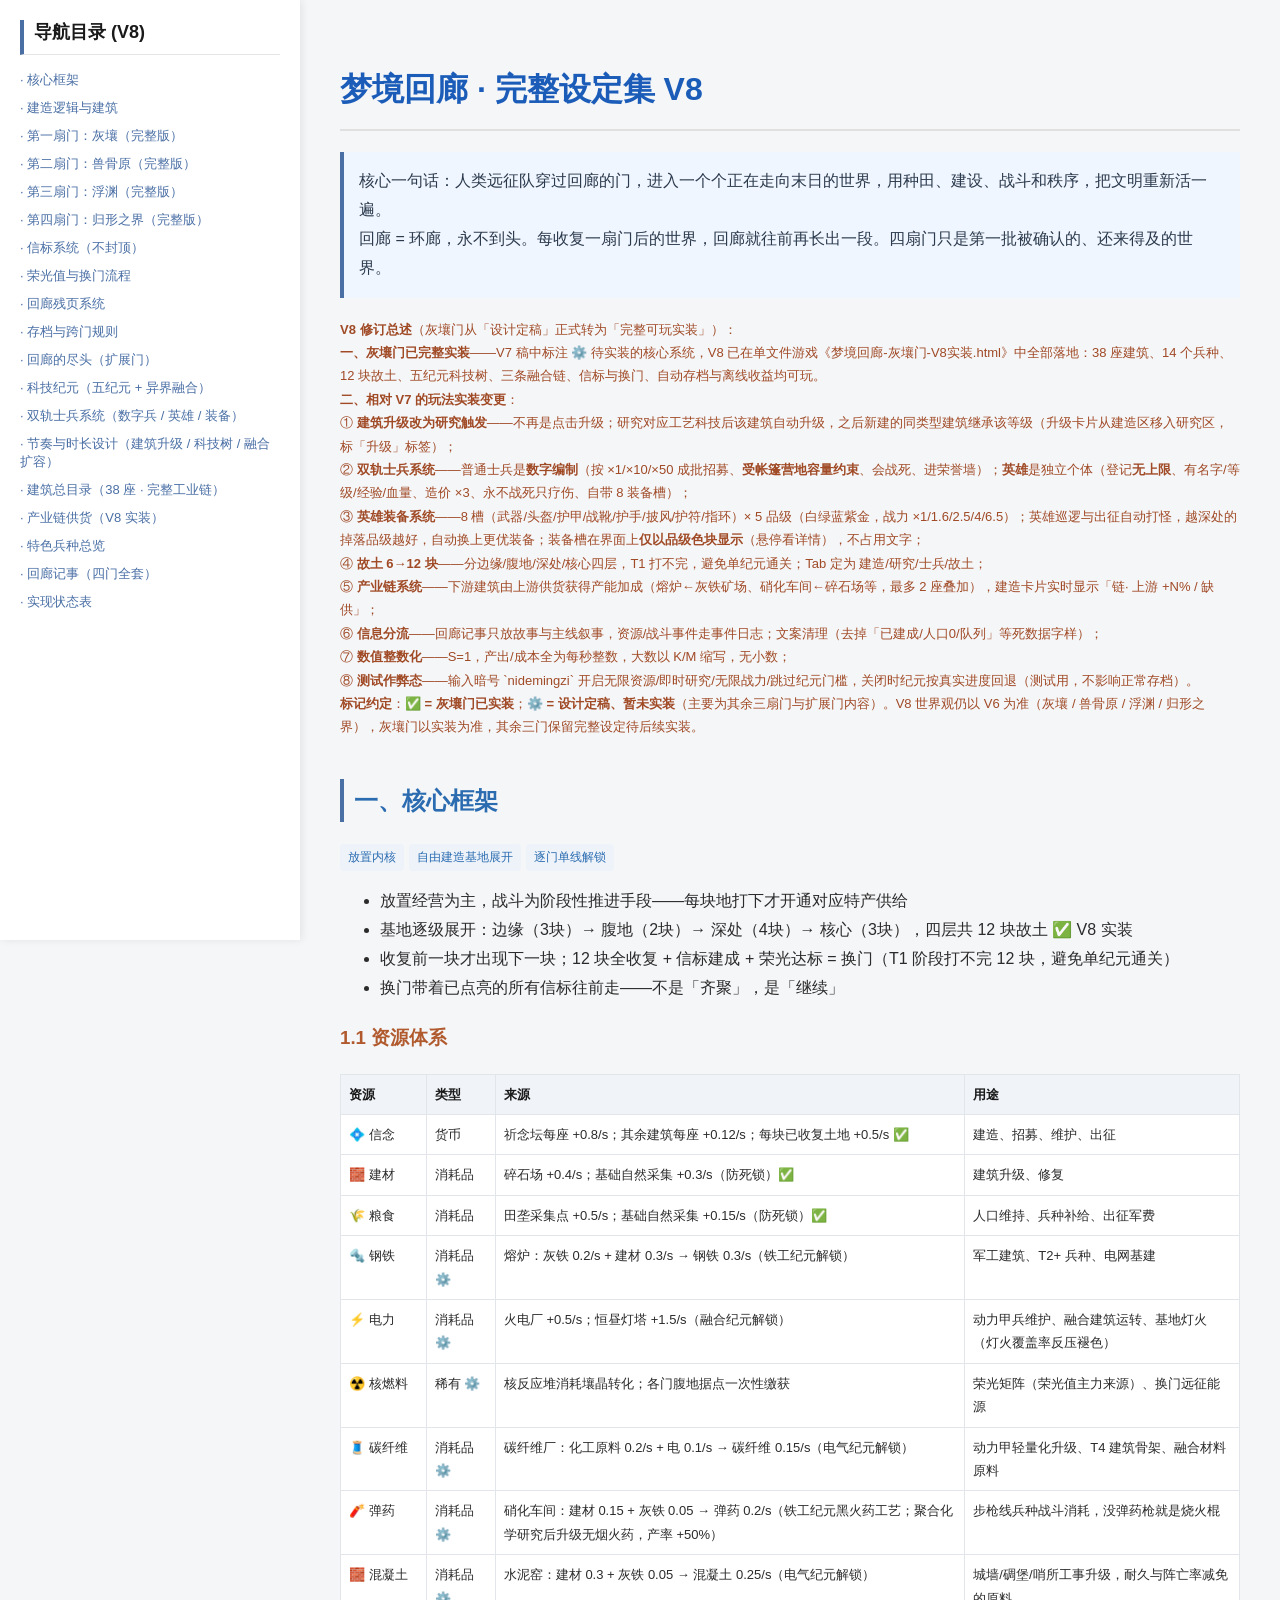
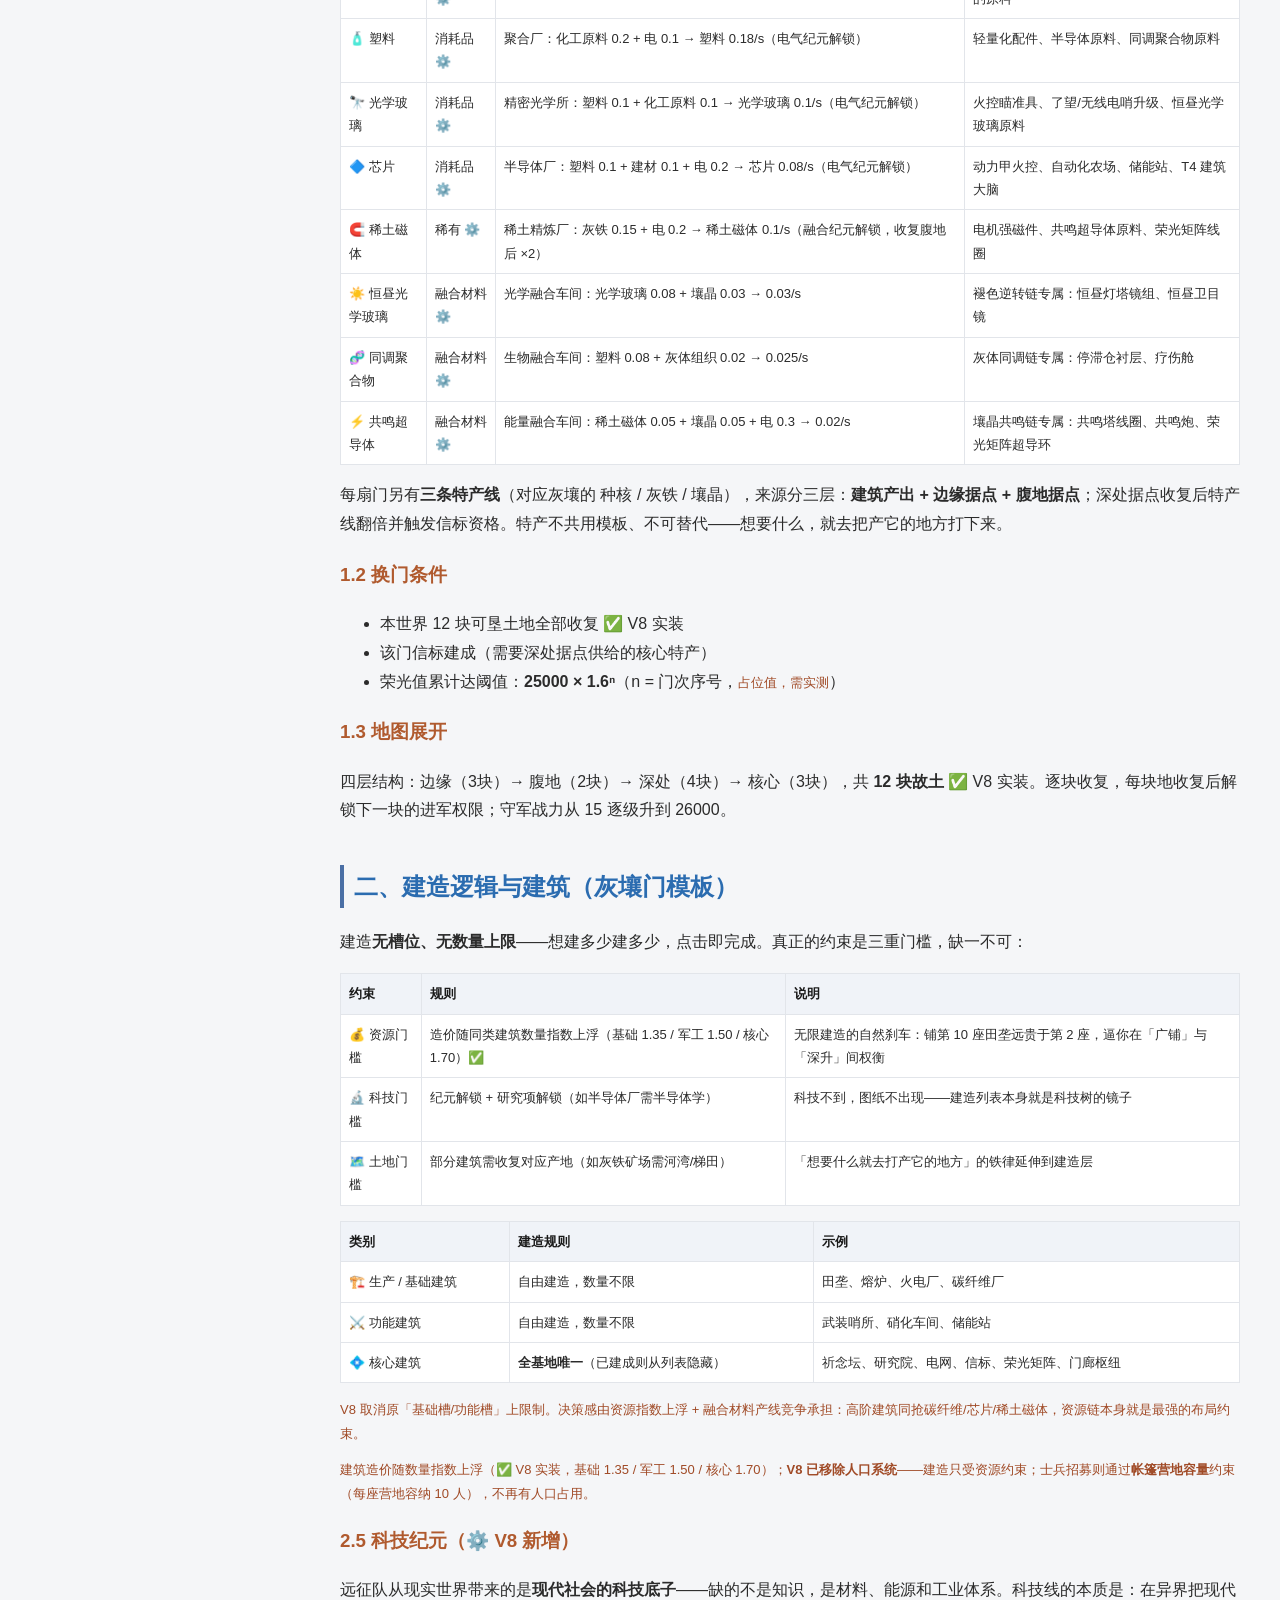
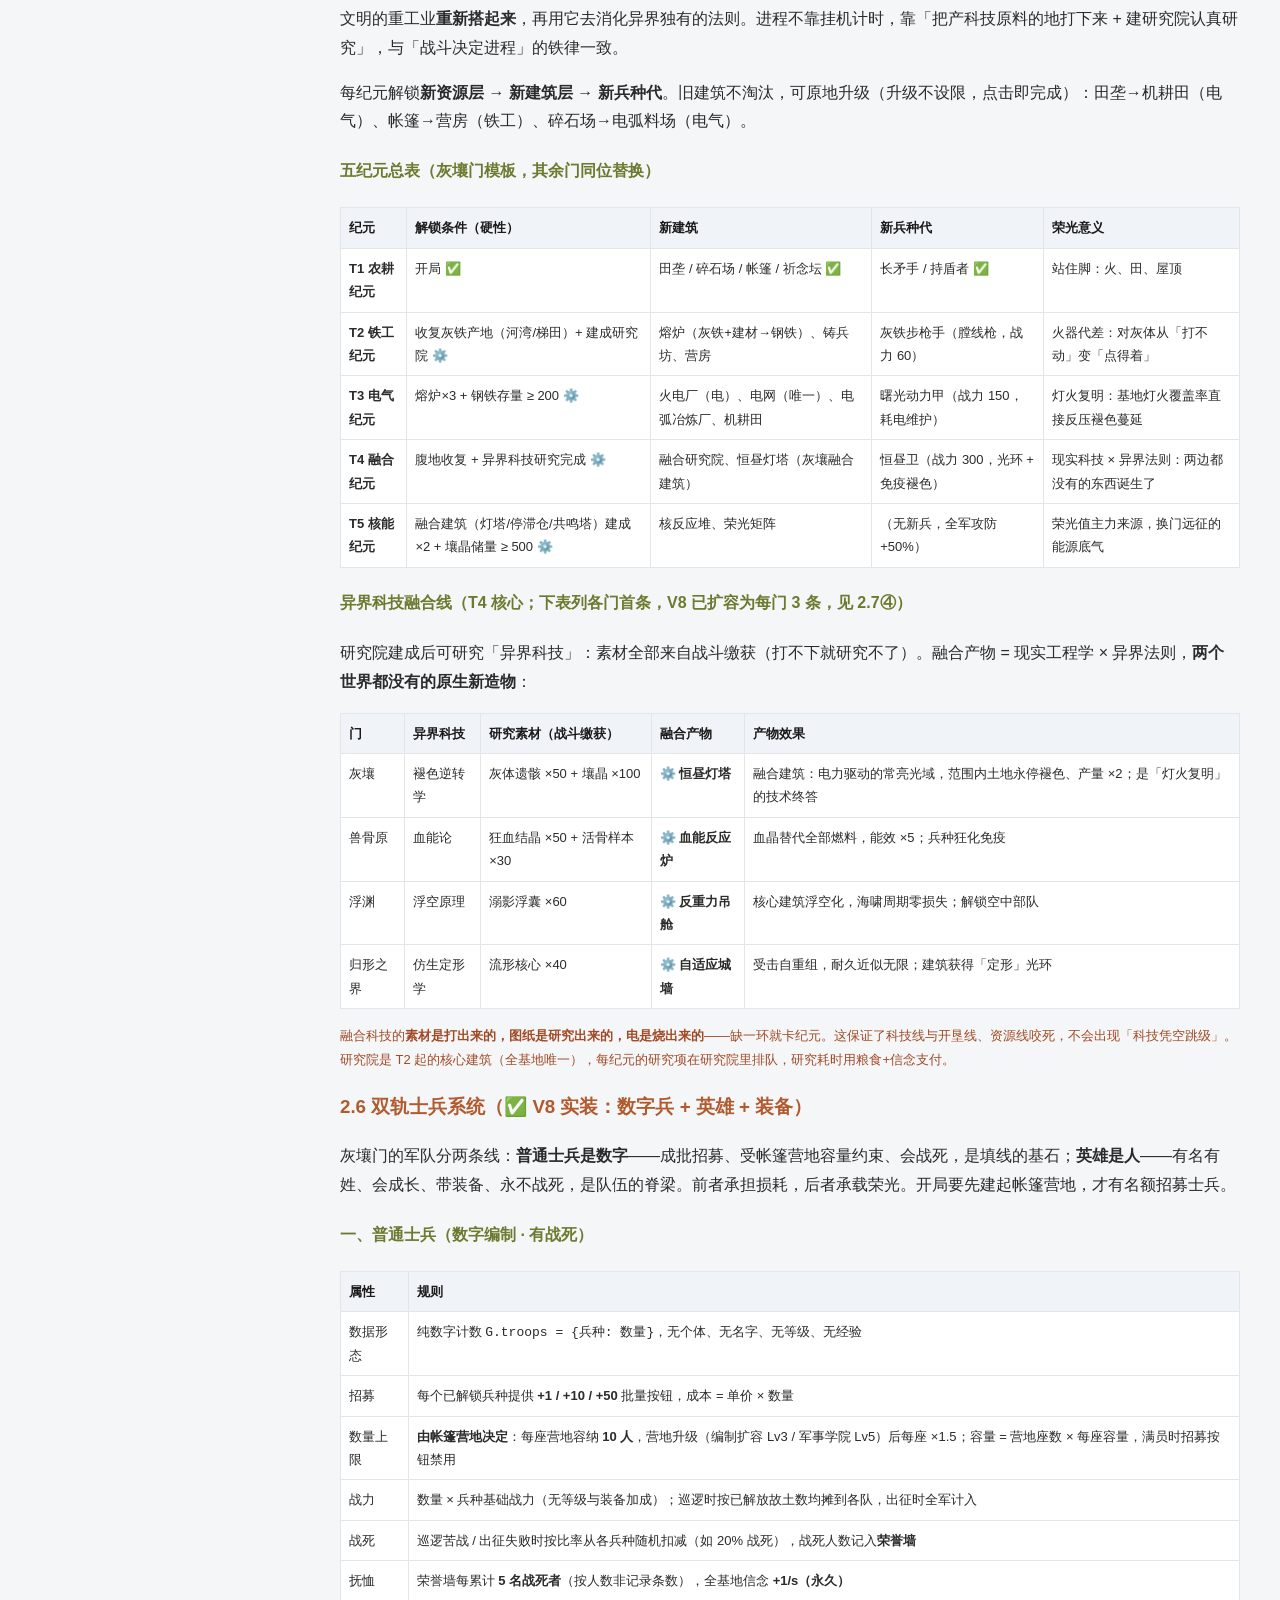
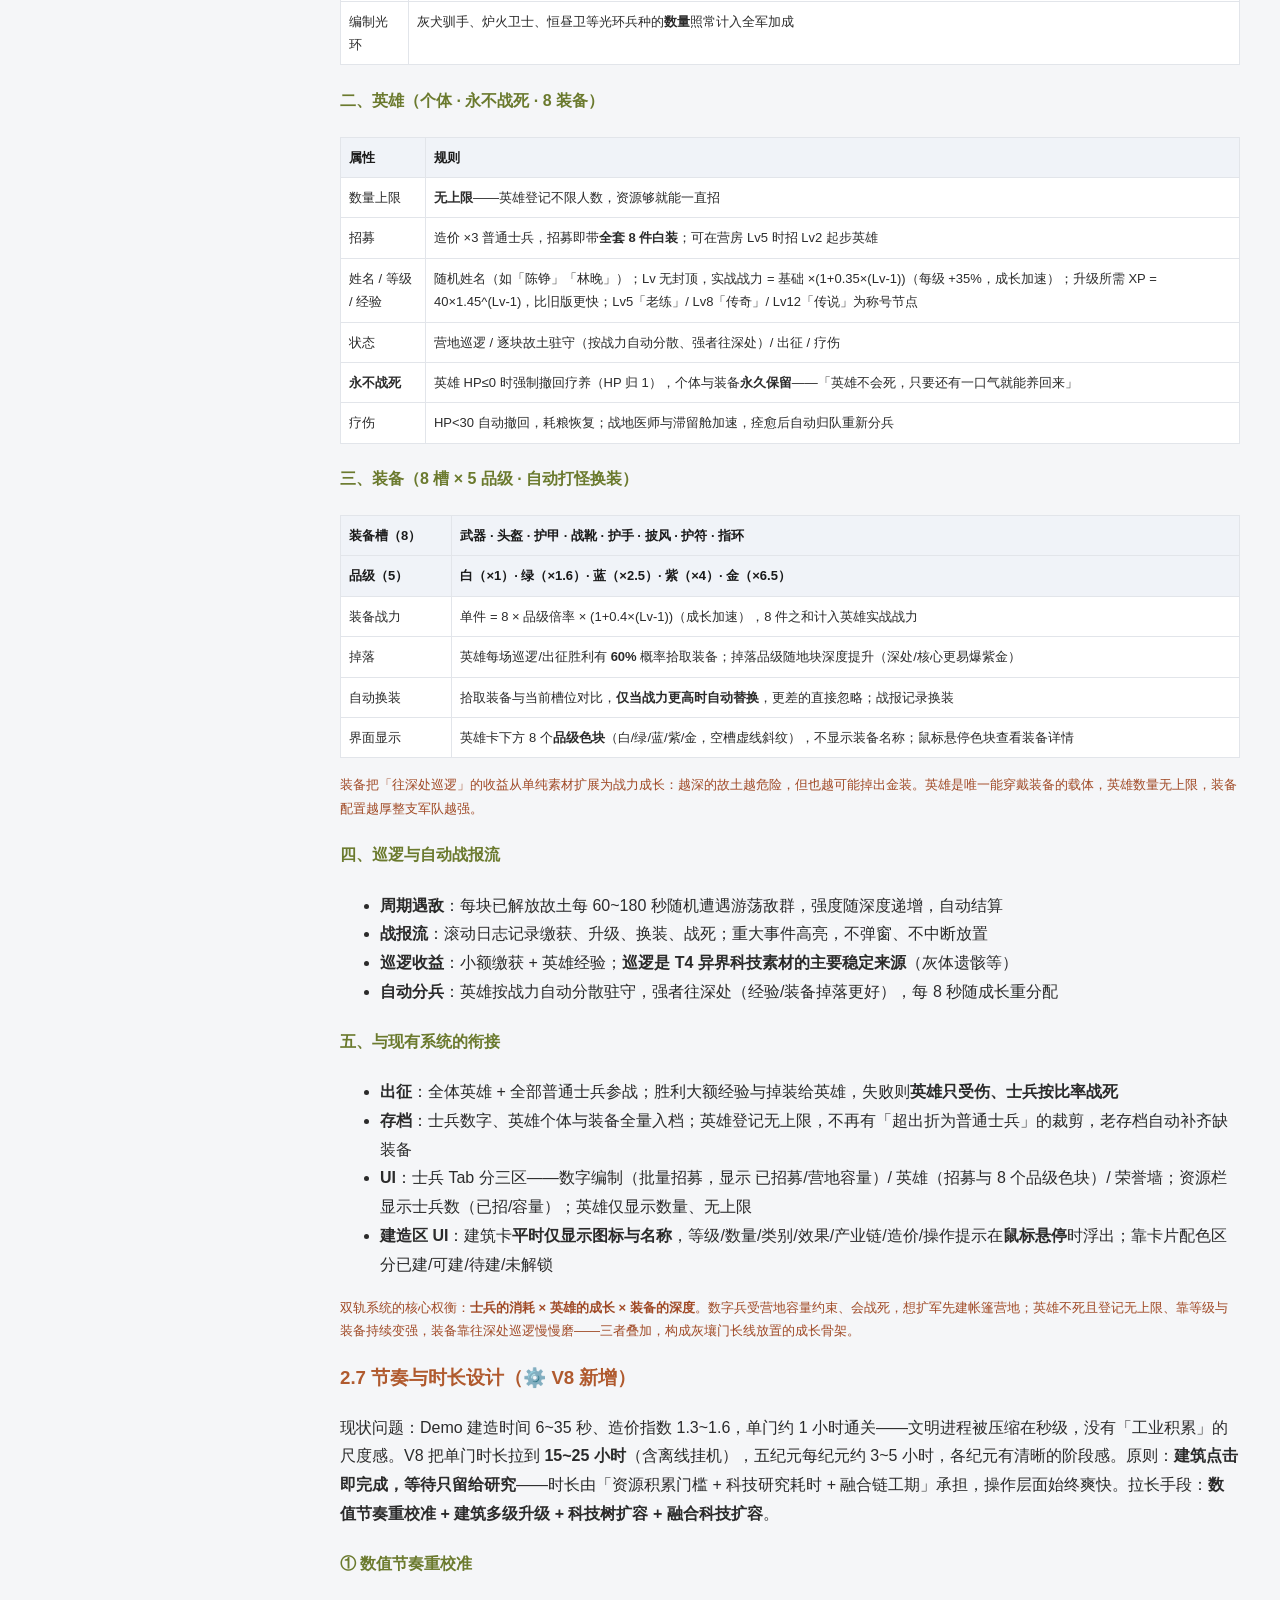
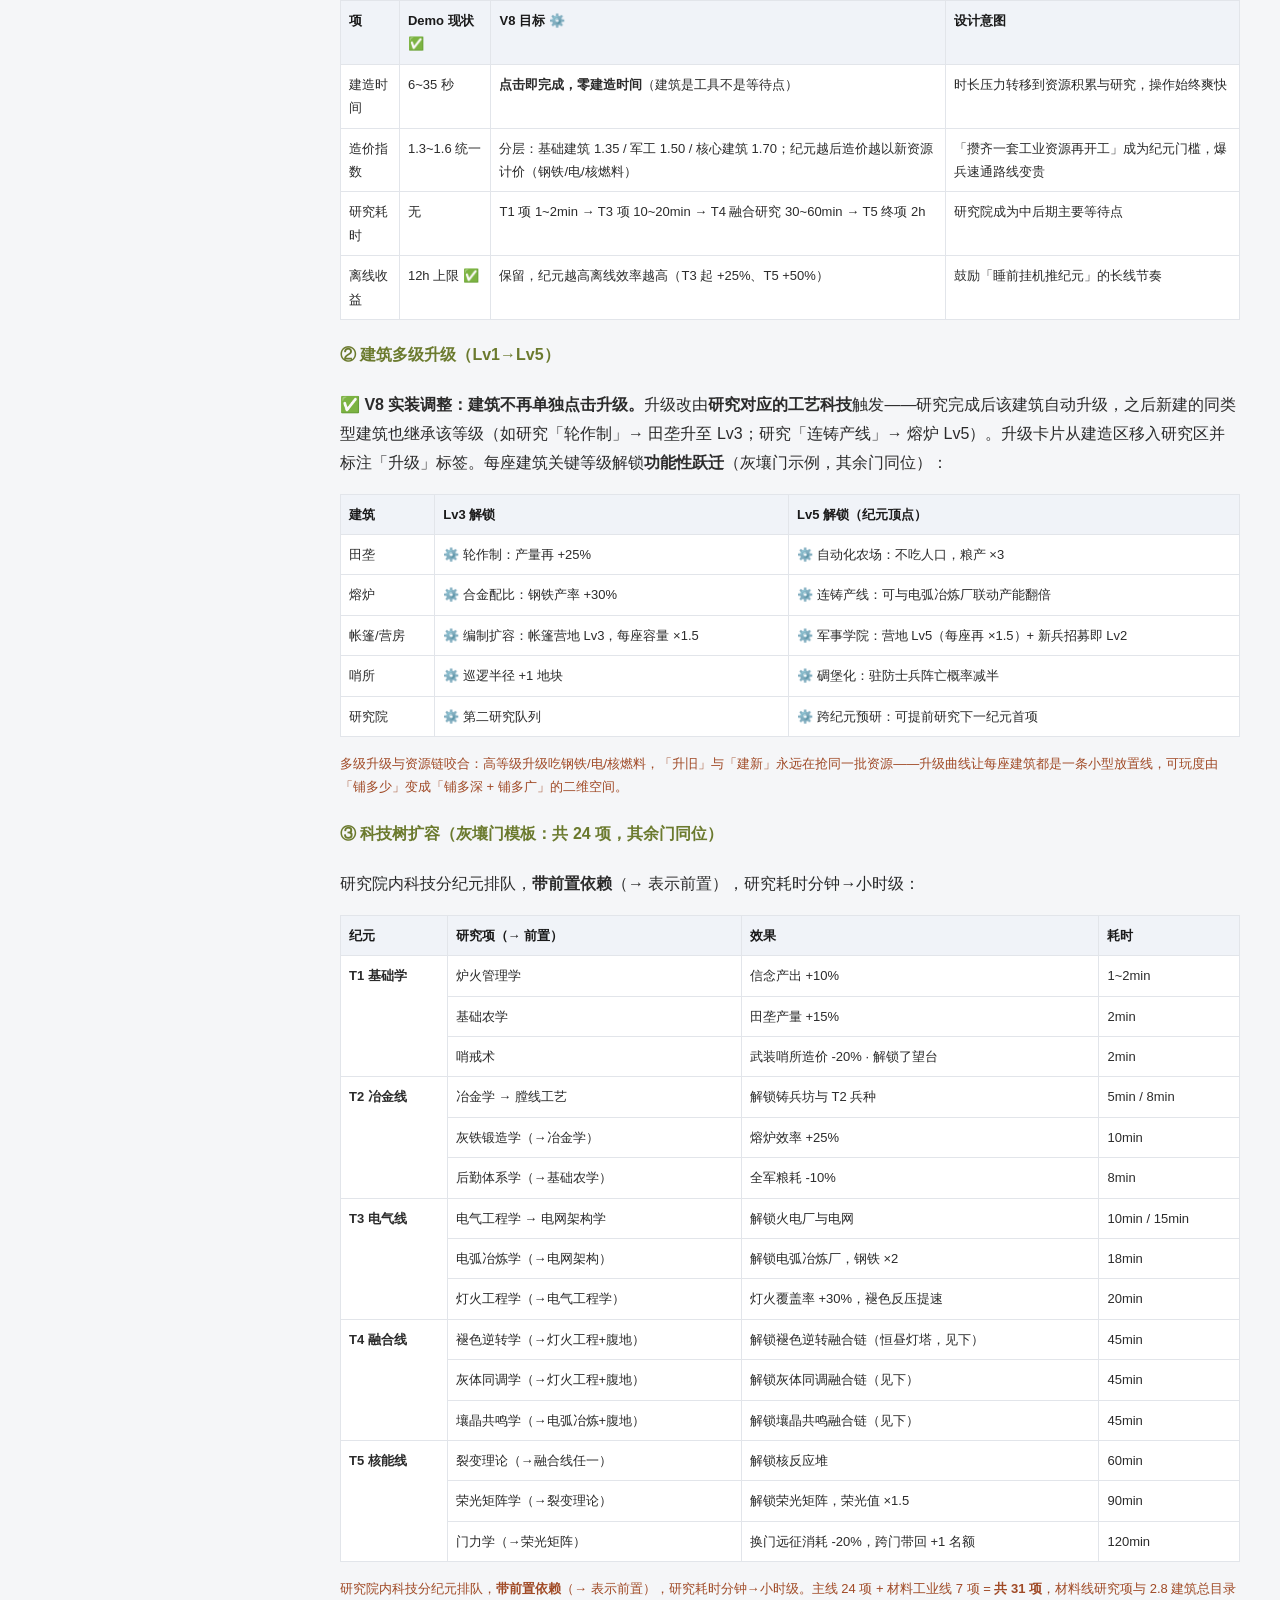
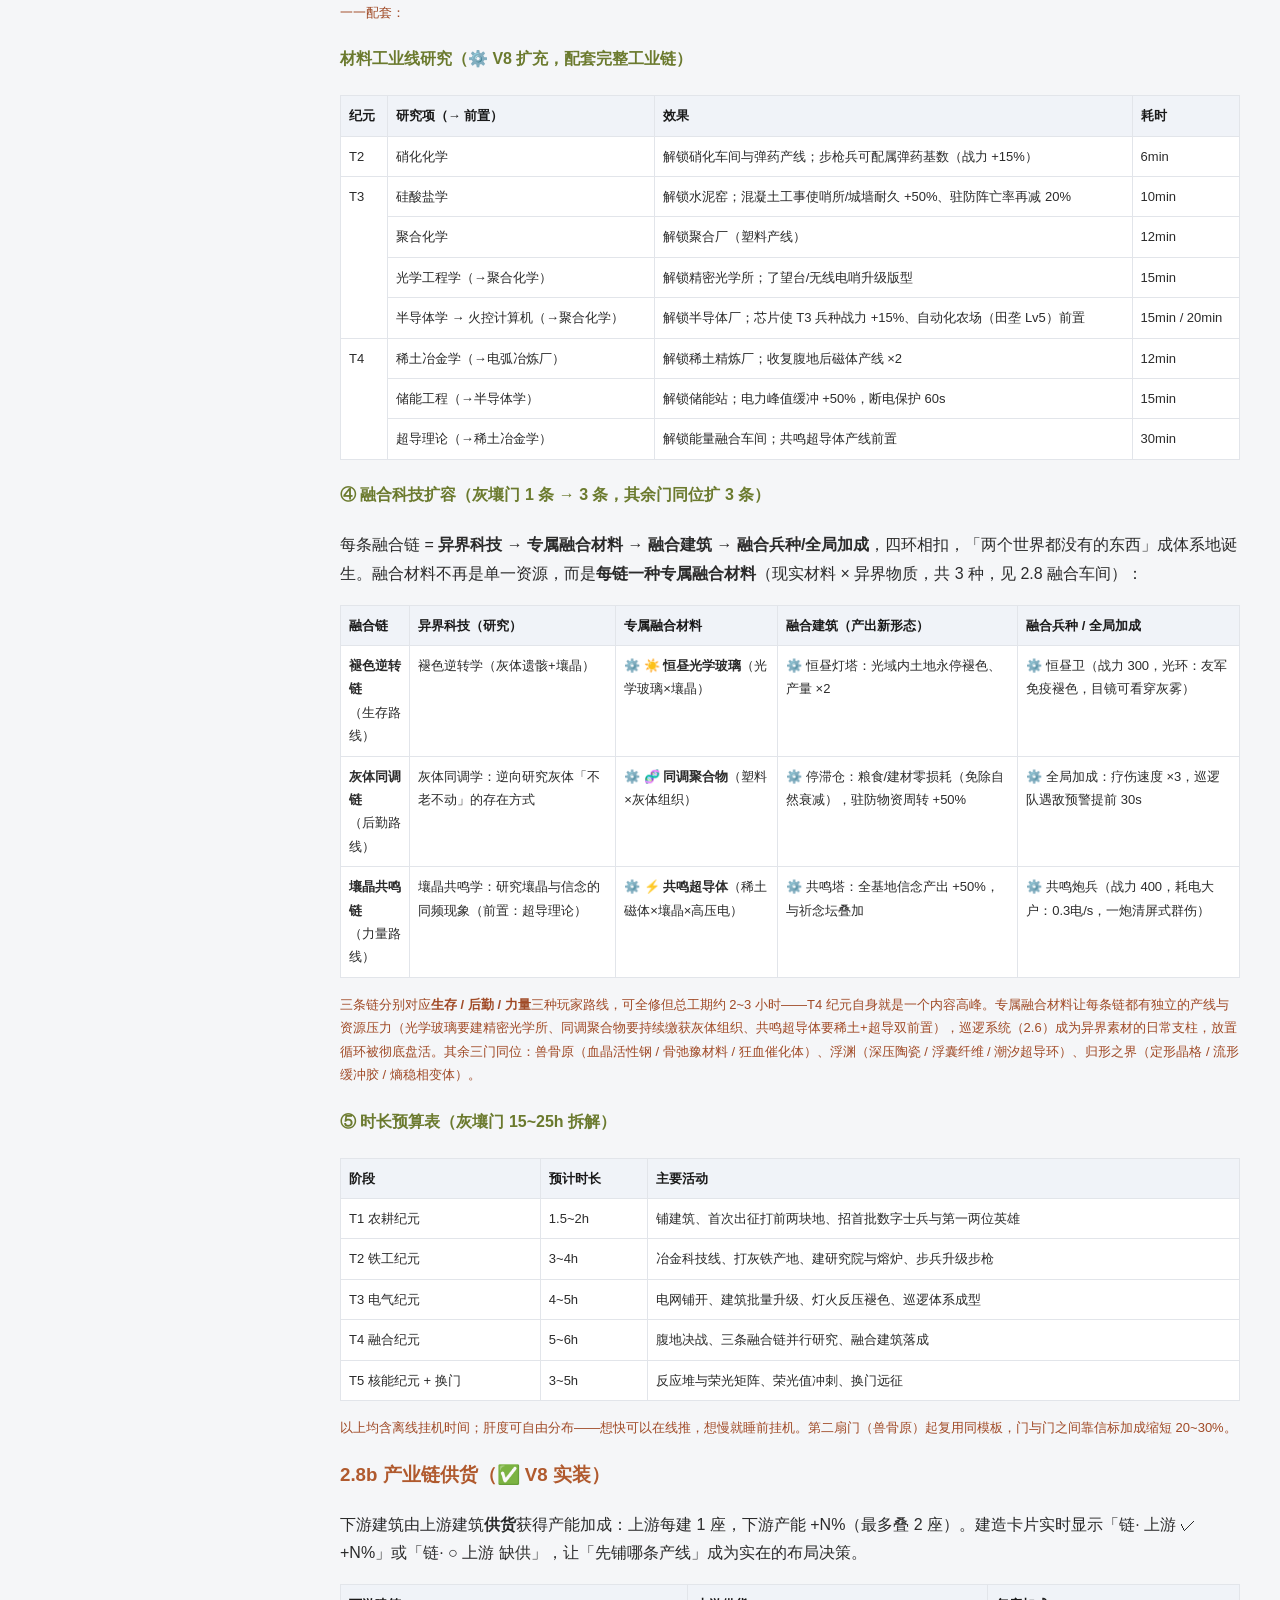
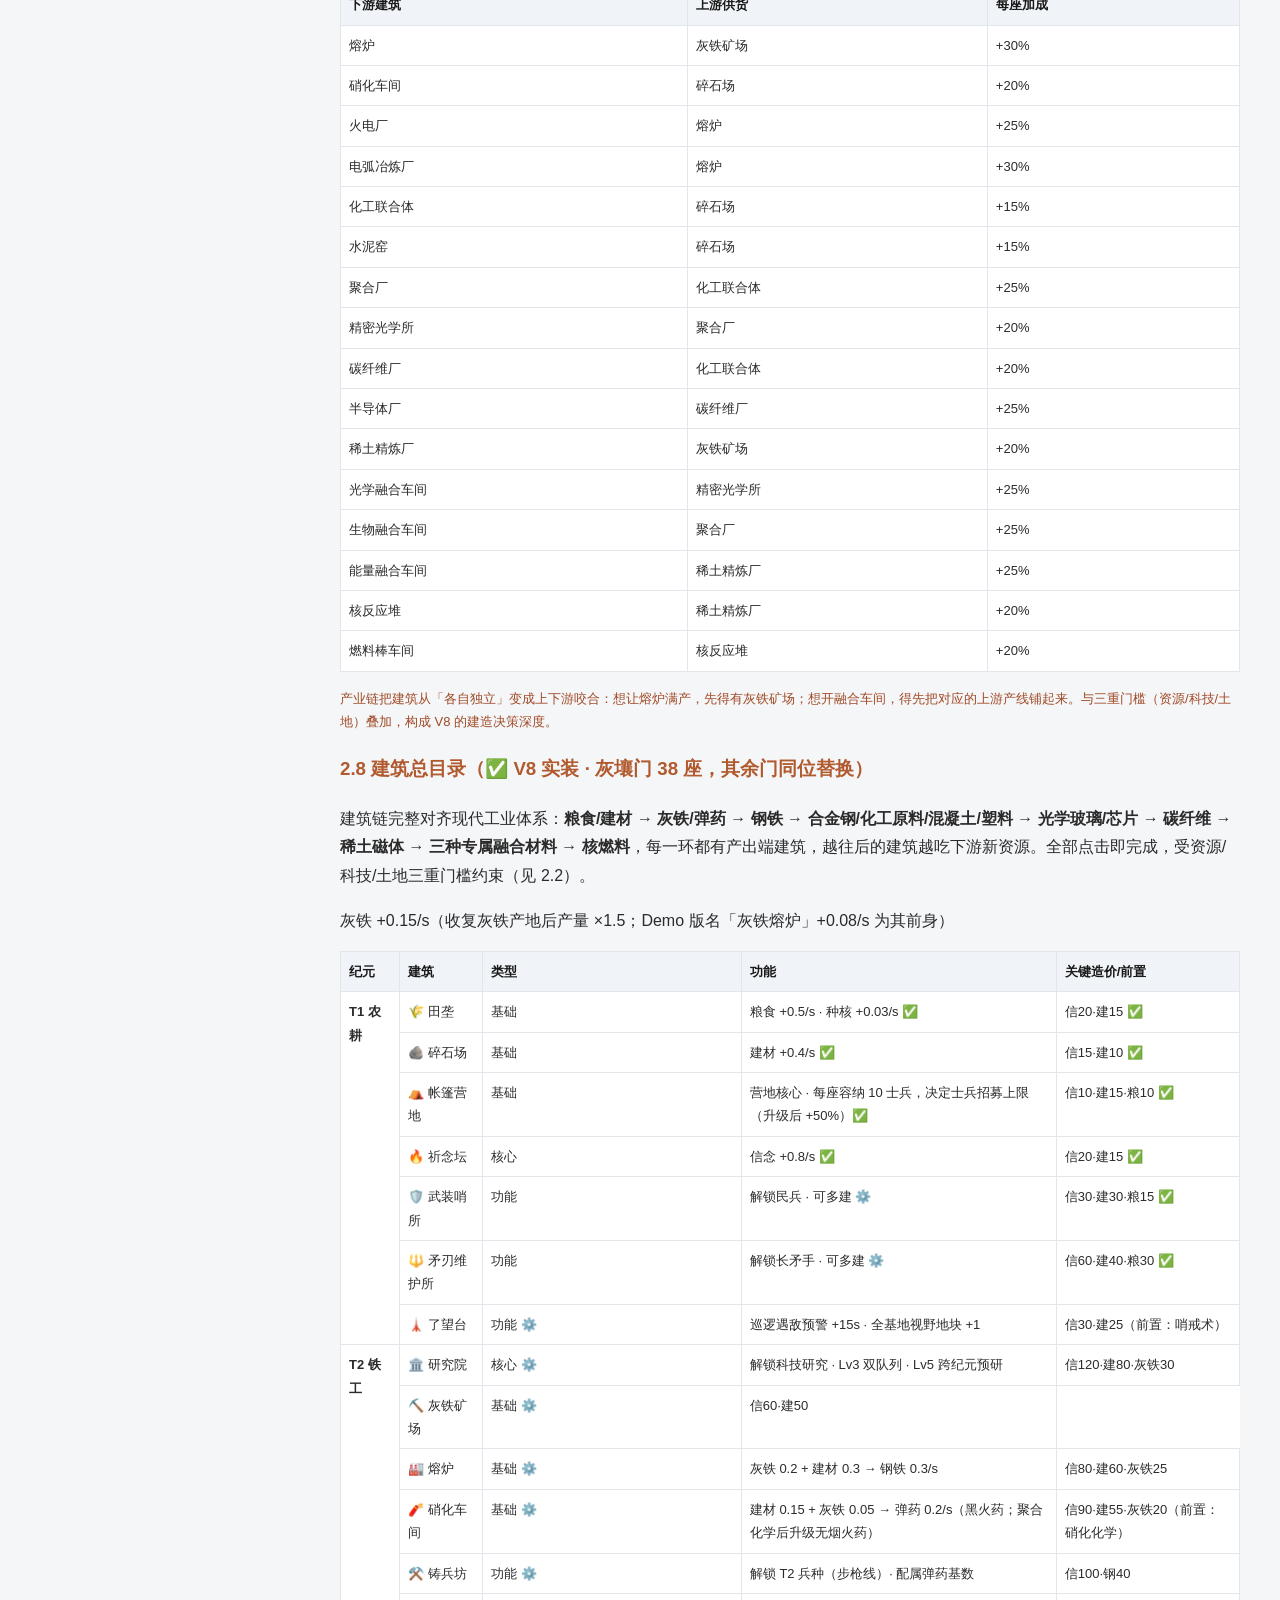
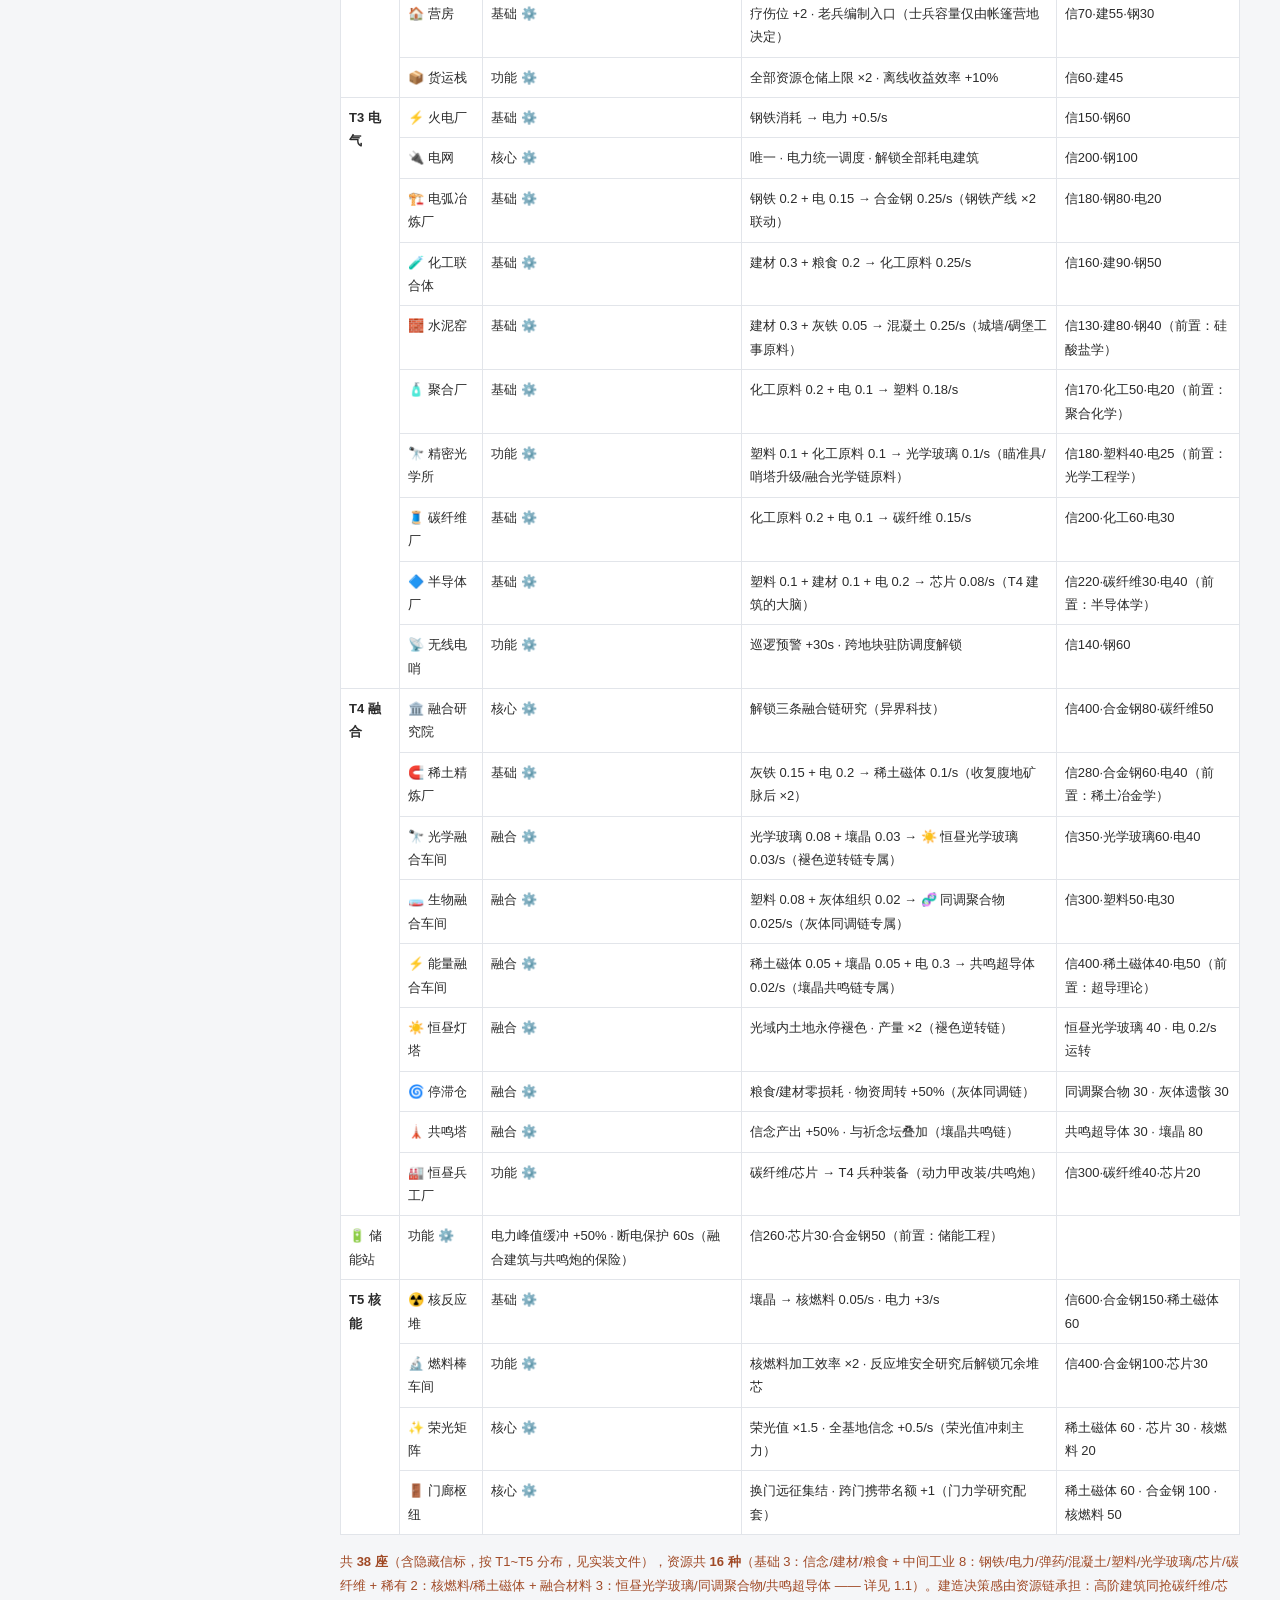
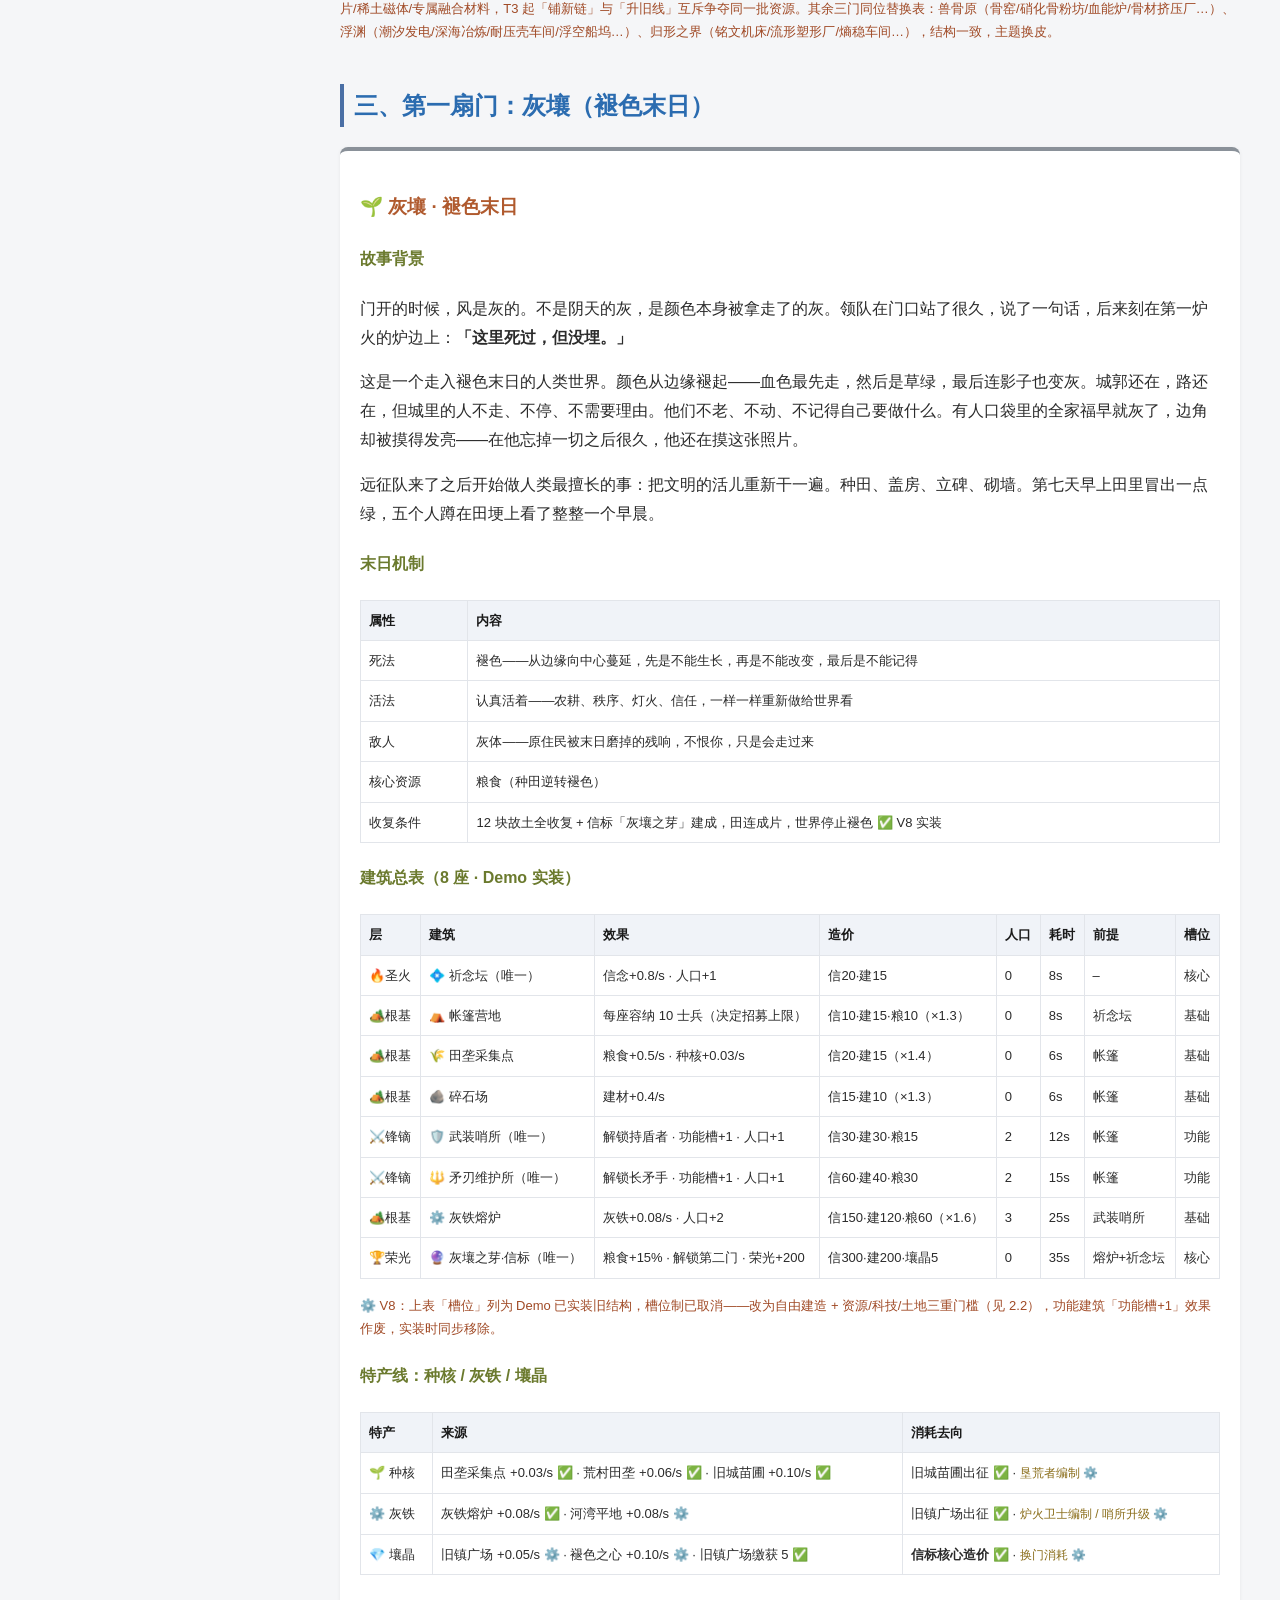
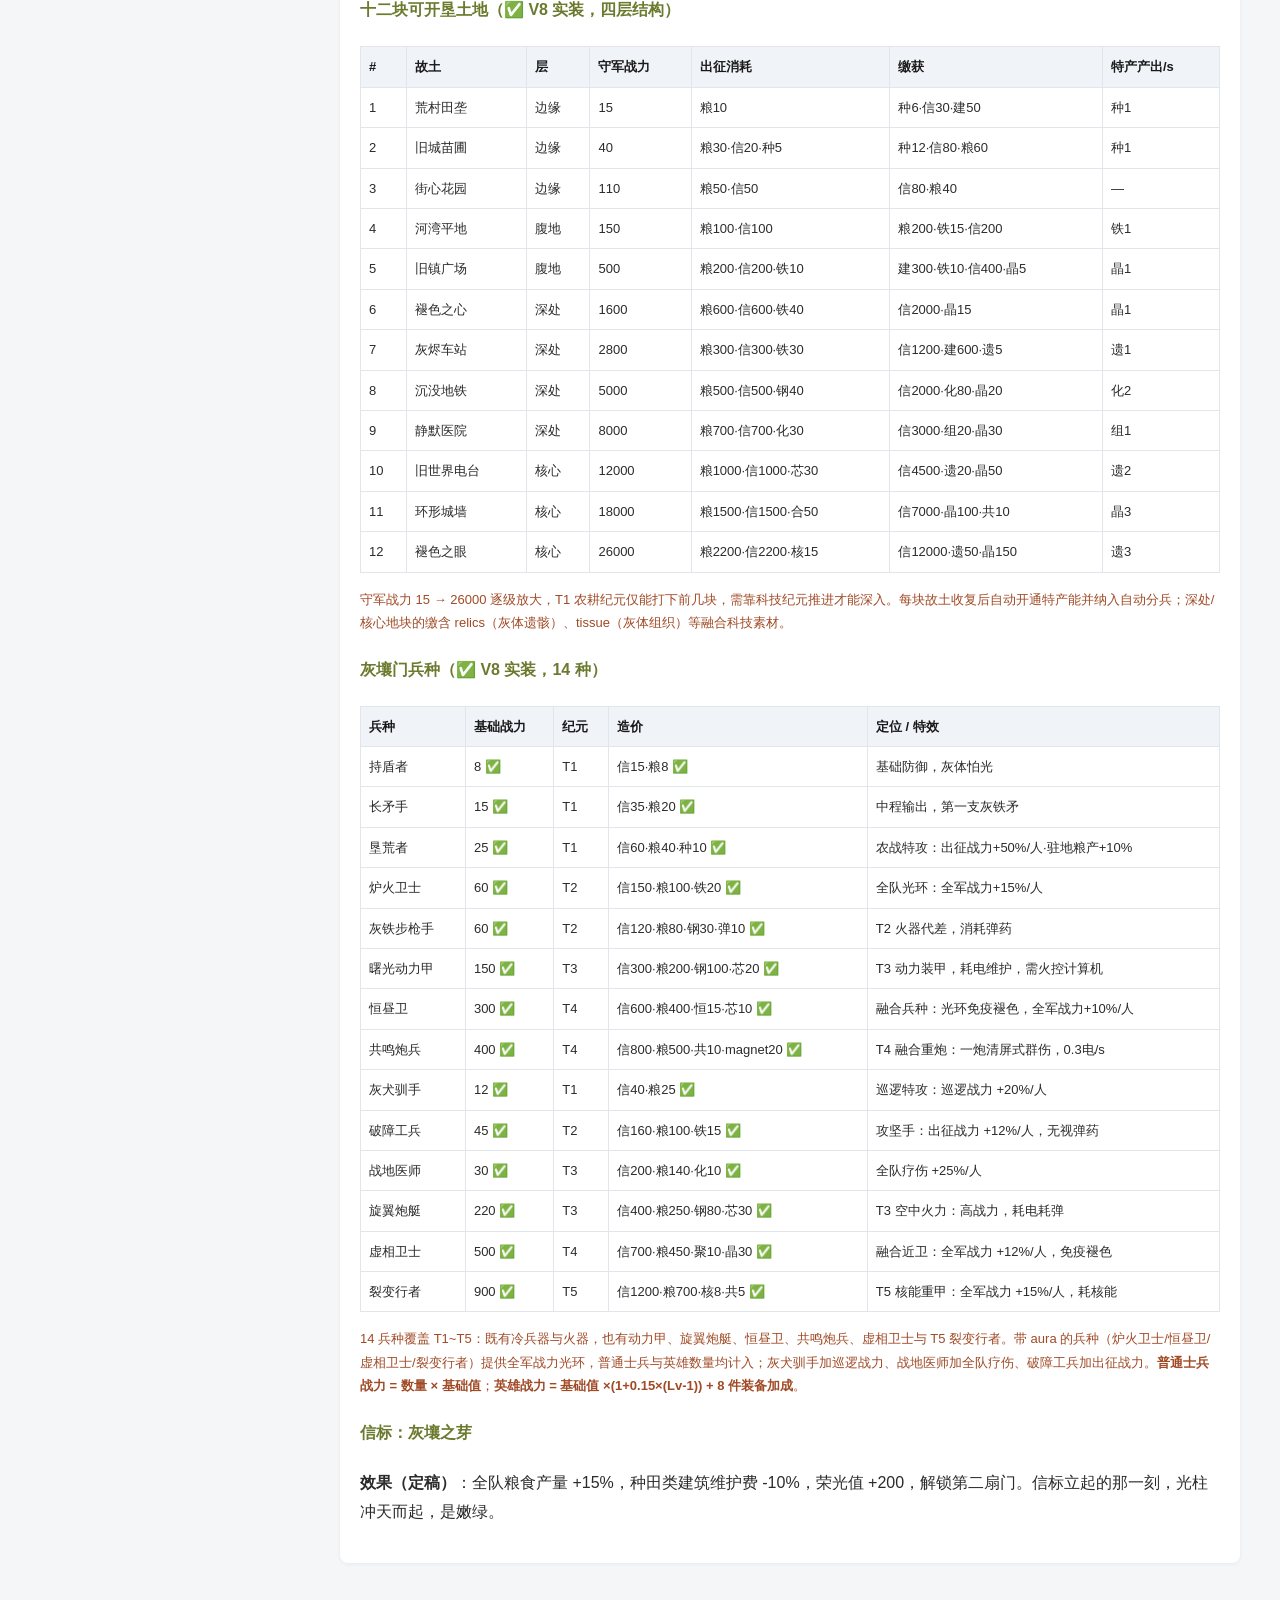
==== 梦境回廊-完整设定集-v8.html @ 94dd0667 "feat(ui): 建筑卡详情改为悬停显示；士兵招募由帐篷营地容量决定" ====
<!DOCTYPE html>
<html lang="zh-CN">
<head>
<meta charset="UTF-8">
<title>梦境回廊-完整设定集-V8</title>
<style>
  body { margin: 0; font-family: "Microsoft YaHei", sans-serif; background: #f5f6f8; color: #2b2b2b; display: flex; }
  #sidebar { width: 260px; background: #ffffff; padding: 20px; height: 100vh; position: fixed; overflow-y: auto; box-shadow: 2px 0 8px rgba(0,0,0,0.08); }
  #sidebar h2 { color: #1a1a1a; font-size: 18px; margin-top: 0; border-bottom: 1px solid #e5e5e5; padding-bottom: 10px; }
  #sidebar ul { list-style: none; padding: 0; }
  #sidebar li { margin: 10px 0; }
  #sidebar a { color: #4a6fa5; text-decoration: none; font-size: 13px; display: block; transition: color 0.2s; }
  #sidebar a:hover { color: #1a5cb8; text-decoration: underline; }
  #content { margin-left: 300px; padding: 40px; max-width: 960px; line-height: 1.8; }
  h1 { color: #1a5cb8; border-bottom: 2px solid #e0e0e0; padding-bottom: 10px; }
  h2 { color: #2b6cb0; margin-top: 40px; border-left: 4px solid #4a6fa5; padding-left: 10px; }
  h3 { color: #b05a2e; }
  h4 { color: #6b7a2e; }
  .tag { display: inline-block; background: #eef3fa; color: #2b6cb0; padding: 3px 8px; border-radius: 4px; font-size: 12px; margin-right: 5px; }
  table { width: 100%; border-collapse: collapse; margin: 15px 0; background: #ffffff; }
  th, td { border: 1px solid #e2e5ea; padding: 8px; text-align: left; font-size: 13px; vertical-align: top; }
  th { background: #f0f3f8; color: #1a1a1a; }
  blockquote { background: #f0f6ff; border-left: 4px solid #4a6fa5; margin: 20px 0; padding: 15px; color: #2b3a4d; }
  .note { color: #a04a26; font-size: 13px; }
  .ok { color: #2e7d32; font-size: 12px; }
  .spec { color: #8a6d1a; font-size: 12px; }
  .door-card { background: #ffffff; padding: 20px; border-radius: 8px; margin: 20px 0; border-top: 4px solid #777; box-shadow: 0 1px 4px rgba(0,0,0,0.06); }
  .gray-soil { border-color: #8a9199; }
  .beast-bone { border-color: #b05a94; }
  .floating-abyss { border-color: #2b6cb0; }
  .return-form { border-color: #c9a227; }
</style>
</head>
<body>

<div id="sidebar">
  <h2>导航目录 (V8)</h2>
  <ul>
    <li><a href="#top">· 核心框架</a></li>
    <li><a href="#slots">· 建造逻辑与建筑</a></li>
    <li><a href="#door1">· 第一扇门：灰壤（完整版）</a></li>
    <li><a href="#door2">· 第二扇门：兽骨原（完整版）</a></li>
    <li><a href="#door3">· 第三扇门：浮渊（完整版）</a></li>
    <li><a href="#door4">· 第四扇门：归形之界（完整版）</a></li>
    <li><a href="#beacon">· 信标系统（不封顶）</a></li>
    <li><a href="#glory">· 荣光值与换门流程</a></li>
    <li><a href="#scroll">· 回廊残页系统</a></li>
    <li><a href="#save">· 存档与跨门规则</a></li>
    <li><a href="#future">· 回廊的尽头（扩展门）</a></li>
    <li><a href="#tech">· 科技纪元（五纪元 + 异界融合）</a></li>
    <li><a href="#soldiers">· 双轨士兵系统（数字兵 / 英雄 / 装备）</a></li>
    <li><a href="#pace">· 节奏与时长设计（建筑升级 / 科技树 / 融合扩容）</a></li>
    <li><a href="#buildings">· 建筑总目录（38 座 · 完整工业链）</a></li>
    <li><a href="#chain">· 产业链供货（V8 实装）</a></li>
    <li><a href="#troops">· 特色兵种总览</a></li>
    <li><a href="#events">· 回廊记事（四门全套）</a></li>
    <li><a href="#status">· 实现状态表</a></li>
  </ul>
</div>

<div id="content">
  <h1 id="top">梦境回廊 · 完整设定集 V8</h1>
  <blockquote>
    核心一句话：人类远征队穿过回廊的门，进入一个个正在走向末日的世界，用种田、建设、战斗和秩序，把文明重新活一遍。<br>
    回廊 = 环廊，永不到头。每收复一扇门后的世界，回廊就往前再长出一段。四扇门只是第一批被确认的、还来得及的世界。
  </blockquote>
  <p class="note"><b>V8 修订总述</b>（灰壤门从「设计定稿」正式转为「完整可玩实装」）：<br>
<b>一、灰壤门已完整实装</b>——V7 稿中标注 ⚙️ 待实装的核心系统，V8 已在单文件游戏《梦境回廊-灰壤门-V8实装.html》中全部落地：38 座建筑、14 个兵种、12 块故土、五纪元科技树、三条融合链、信标与换门、自动存档与离线收益均可玩。<br>
<b>二、相对 V7 的玩法实装变更</b>：<br>
① <b>建筑升级改为研究触发</b>——不再是点击升级；研究对应工艺科技后该建筑自动升级，之后新建的同类型建筑继承该等级（升级卡片从建造区移入研究区，标「升级」标签）；<br>
② <b>双轨士兵系统</b>——普通士兵是<b>数字编制</b>（按 ×1/×10/×50 成批招募、<b>受帐篷营地容量约束</b>、会战死、进荣誉墙）；<b>英雄</b>是独立个体（登记<b>无上限</b>、有名字/等级/经验/血量、造价 ×3、永不战死只疗伤、自带 8 装备槽）；<br>
③ <b>英雄装备系统</b>——8 槽（武器/头盔/护甲/战靴/护手/披风/护符/指环）× 5 品级（白绿蓝紫金，战力 ×1/1.6/2.5/4/6.5）；英雄巡逻与出征自动打怪，越深处的掉落品级越好，自动换上更优装备；装备槽在界面上<b>仅以品级色块显示</b>（悬停看详情），不占用文字；<br>
④ <b>故土 6→12 块</b>——分边缘/腹地/深处/核心四层，T1 打不完，避免单纪元通关；Tab 定为 建造/研究/士兵/故土；<br>
⑤ <b>产业链系统</b>——下游建筑由上游供货获得产能加成（熔炉←灰铁矿场、硝化车间←碎石场等，最多 2 座叠加），建造卡片实时显示「链· 上游 +N% / 缺供」；<br>
⑥ <b>信息分流</b>——回廊记事只放故事与主线叙事，资源/战斗事件走事件日志；文案清理（去掉「已建成/人口0/队列」等死数据字样）；<br>
⑦ <b>数值整数化</b>——S=1，产出/成本全为每秒整数，大数以 K/M 缩写，无小数；<br>
⑧ <b>测试作弊态</b>——输入暗号 `nidemingzi` 开启无限资源/即时研究/无限战力/跳过纪元门槛，关闭时纪元按真实进度回退（测试用，不影响正常存档）。<br>
<b>标记约定</b>：<b>✅ = 灰壤门已实装</b>；<b>⚙️ = 设计定稿、暂未实装</b>（主要为其余三扇门与扩展门内容）。V8 世界观仍以 V6 为准（灰壤 / 兽骨原 / 浮渊 / 归形之界），灰壤门以实装为准，其余三门保留完整设定待后续实装。</p>

  <h2>一、核心框架</h2>
  <p><span class="tag">放置内核</span><span class="tag">自由建造基地展开</span><span class="tag">逐门单线解锁</span></p>
  <ul>
    <li>放置经营为主，战斗为阶段性推进手段——每块地打下才开通对应特产供给</li>
    <li>基地逐级展开：边缘（3块）→ 腹地（2块）→ 深处（4块）→ 核心（3块），四层共 12 块故土 ✅ V8 实装</li>
    <li>收复前一块才出现下一块；12 块全收复 + 信标建成 + 荣光达标 = 换门（T1 阶段打不完 12 块，避免单纪元通关）</li>
    <li>换门带着已点亮的所有信标往前走——不是「齐聚」，是「继续」</li>
  </ul>

  <h3>1.1 资源体系</h3>
  <table>
    <tr><th>资源</th><th>类型</th><th>来源</th><th>用途</th></tr>
    <tr><td>💠 信念</td><td>货币</td><td>祈念坛每座 +0.8/s；其余建筑每座 +0.12/s；每块已收复土地 +0.5/s ✅</td><td>建造、招募、维护、出征</td></tr>
    <tr><td>🧱 建材</td><td>消耗品</td><td>碎石场 +0.4/s；基础自然采集 +0.3/s（防死锁）✅</td><td>建筑升级、修复</td></tr>
    <tr><td>🌾 粮食</td><td>消耗品</td><td>田垄采集点 +0.5/s；基础自然采集 +0.15/s（防死锁）✅</td><td>人口维持、兵种补给、出征军费</td></tr>
    <tr><td>🔩 钢铁</td><td>消耗品 ⚙️</td><td>熔炉：灰铁 0.2/s + 建材 0.3/s → 钢铁 0.3/s（铁工纪元解锁）</td><td>军工建筑、T2+ 兵种、电网基建</td></tr>
    <tr><td>⚡ 电力</td><td>消耗品 ⚙️</td><td>火电厂 +0.5/s；恒昼灯塔 +1.5/s（融合纪元解锁）</td><td>动力甲兵维护、融合建筑运转、基地灯火（灯火覆盖率反压褪色）</td></tr>
    <tr><td>☢️ 核燃料</td><td>稀有 ⚙️</td><td>核反应堆消耗壤晶转化；各门腹地据点一次性缴获</td><td>荣光矩阵（荣光值主力来源）、换门远征能源</td></tr>
    <tr><td>🧵 碳纤维</td><td>消耗品 ⚙️</td><td>碳纤维厂：化工原料 0.2/s + 电 0.1/s → 碳纤维 0.15/s（电气纪元解锁）</td><td>动力甲轻量化升级、T4 建筑骨架、融合材料原料</td></tr>
    <tr><td>🧨 弹药</td><td>消耗品 ⚙️</td><td>硝化车间：建材 0.15 + 灰铁 0.05 → 弹药 0.2/s（铁工纪元黑火药工艺；聚合化学研究后升级无烟火药，产率 +50%）</td><td>步枪线兵种战斗消耗，没弹药枪就是烧火棍</td></tr>
    <tr><td>🧱 混凝土</td><td>消耗品 ⚙️</td><td>水泥窑：建材 0.3 + 灰铁 0.05 → 混凝土 0.25/s（电气纪元解锁）</td><td>城墙/碉堡/哨所工事升级，耐久与阵亡率减免的原料</td></tr>
    <tr><td>🧴 塑料</td><td>消耗品 ⚙️</td><td>聚合厂：化工原料 0.2 + 电 0.1 → 塑料 0.18/s（电气纪元解锁）</td><td>轻量化配件、半导体原料、同调聚合物原料</td></tr>
    <tr><td>🔭 光学玻璃</td><td>消耗品 ⚙️</td><td>精密光学所：塑料 0.1 + 化工原料 0.1 → 光学玻璃 0.1/s（电气纪元解锁）</td><td>火控瞄准具、了望/无线电哨升级、恒昼光学玻璃原料</td></tr>
    <tr><td>🔷 芯片</td><td>消耗品 ⚙️</td><td>半导体厂：塑料 0.1 + 建材 0.1 + 电 0.2 → 芯片 0.08/s（电气纪元解锁）</td><td>动力甲火控、自动化农场、储能站、T4 建筑大脑</td></tr>
    <tr><td>🧲 稀土磁体</td><td>稀有 ⚙️</td><td>稀土精炼厂：灰铁 0.15 + 电 0.2 → 稀土磁体 0.1/s（融合纪元解锁，收复腹地后 ×2）</td><td>电机强磁件、共鸣超导体原料、荣光矩阵线圈</td></tr>
    <tr><td>☀️ 恒昼光学玻璃</td><td>融合材料 ⚙️</td><td>光学融合车间：光学玻璃 0.08 + 壤晶 0.03 → 0.03/s</td><td>褪色逆转链专属：恒昼灯塔镜组、恒昼卫目镜</td></tr>
    <tr><td>🧬 同调聚合物</td><td>融合材料 ⚙️</td><td>生物融合车间：塑料 0.08 + 灰体组织 0.02 → 0.025/s</td><td>灰体同调链专属：停滞仓衬层、疗伤舱</td></tr>
    <tr><td>⚡ 共鸣超导体</td><td>融合材料 ⚙️</td><td>能量融合车间：稀土磁体 0.05 + 壤晶 0.05 + 电 0.3 → 0.02/s</td><td>壤晶共鸣链专属：共鸣塔线圈、共鸣炮、荣光矩阵超导环</td></tr>
  </table>
  <p>每扇门另有<b>三条特产线</b>（对应灰壤的 种核 / 灰铁 / 壤晶），来源分三层：<b>建筑产出 + 边缘据点 + 腹地据点</b>；深处据点收复后特产线翻倍并触发信标资格。特产不共用模板、不可替代——想要什么，就去把产它的地方打下来。</p>

  <h3>1.2 换门条件</h3>
  <ul>
    <li>本世界 12 块可垦土地全部收复 ✅ V8 实装</li>
    <li>该门信标建成（需要深处据点供给的核心特产）</li>
    <li>荣光值累计达阈值：<b>25000 × 1.6ⁿ</b>（n = 门次序号，<span class="note">占位值，需实测</span>）</li>
  </ul>

  <h3>1.3 地图展开</h3>
  <p>四层结构：边缘（3块）→ 腹地（2块）→ 深处（4块）→ 核心（3块），共 <b>12 块故土</b> ✅ V8 实装。逐块收复，每块地收复后解锁下一块的进军权限；守军战力从 15 逐级升到 26000。</p>

  <h2 id="slots">二、建造逻辑与建筑（灰壤门模板）</h2>
  <p>建造<b>无槽位、无数量上限</b>——想建多少建多少，点击即完成。真正的约束是三重门槛，缺一不可：</p>
  <table>
    <tr><th>约束</th><th>规则</th><th>说明</th></tr>
    <tr><td>💰 资源门槛</td><td>造价随同类建筑数量指数上浮（基础 1.35 / 军工 1.50 / 核心 1.70）✅</td><td>无限建造的自然刹车：铺第 10 座田垄远贵于第 2 座，逼你在「广铺」与「深升」间权衡</td></tr>
    <tr><td>🔬 科技门槛</td><td>纪元解锁 + 研究项解锁（如半导体厂需半导体学）</td><td>科技不到，图纸不出现——建造列表本身就是科技树的镜子</td></tr>
    <tr><td>🗺️ 土地门槛</td><td>部分建筑需收复对应产地（如灰铁矿场需河湾/梯田）</td><td>「想要什么就去打产它的地方」的铁律延伸到建造层</td></tr>
  </table>
  <table>
    <tr><th>类别</th><th>建造规则</th><th>示例</th></tr>
    <tr><td>🏗️ 生产 / 基础建筑</td><td>自由建造，数量不限</td><td>田垄、熔炉、火电厂、碳纤维厂</td></tr>
    <tr><td>⚔️ 功能建筑</td><td>自由建造，数量不限</td><td>武装哨所、硝化车间、储能站</td></tr>
    <tr><td>💠 核心建筑</td><td><b>全基地唯一</b>（已建成则从列表隐藏）</td><td>祈念坛、研究院、电网、信标、荣光矩阵、门廊枢纽</td></tr>
  </table>
  <p class="note">V8 取消原「基础槽/功能槽」上限制。决策感由资源指数上浮 + 融合材料产线竞争承担：高阶建筑同抢碳纤维/芯片/稀土磁体，资源链本身就是最强的布局约束。</p>
  <p class="note">建筑造价随数量指数上浮（✅ V8 实装，基础 1.35 / 军工 1.50 / 核心 1.70）；<b>V8 已移除人口系统</b>——建造只受资源约束；士兵招募则通过<b>帐篷营地容量</b>约束（每座营地容纳 10 人），不再有人口占用。</p>

  <h3 id="tech">2.5 科技纪元（⚙️ V8 新增）</h3>
  <p>远征队从现实世界带来的是<b>现代社会的科技底子</b>——缺的不是知识，是材料、能源和工业体系。科技线的本质是：在异界把现代文明的重工业<b>重新搭起来</b>，再用它去消化异界独有的法则。进程不靠挂机计时，靠「把产科技原料的地打下来 + 建研究院认真研究」，与「战斗决定进程」的铁律一致。</p>
  <p>每纪元解锁<b>新资源层 → 新建筑层 → 新兵种代</b>。旧建筑不淘汰，可原地升级（升级不设限，点击即完成）：田垄→机耕田（电气）、帐篷→营房（铁工）、碎石场→电弧料场（电气）。</p>

  <h4>五纪元总表（灰壤门模板，其余门同位替换）</h4>
  <table>
    <tr><th>纪元</th><th>解锁条件（硬性）</th><th>新建筑</th><th>新兵种代</th><th>荣光意义</th></tr>
    <tr><td><b>T1 农耕纪元</b></td><td>开局 ✅</td><td>田垄 / 碎石场 / 帐篷 / 祈念坛 ✅</td><td>长矛手 / 持盾者 ✅</td><td>站住脚：火、田、屋顶</td></tr>
    <tr><td><b>T2 铁工纪元</b></td><td>收复灰铁产地（河湾/梯田）+ 建成研究院 ⚙️</td><td>熔炉（灰铁+建材→钢铁）、铸兵坊、营房</td><td>灰铁步枪手（膛线枪，战力 60）</td><td>火器代差：对灰体从「打不动」变「点得着」</td></tr>
    <tr><td><b>T3 电气纪元</b></td><td>熔炉×3 + 钢铁存量 ≥ 200 ⚙️</td><td>火电厂（电）、电网（唯一）、电弧冶炼厂、机耕田</td><td>曙光动力甲（战力 150，耗电维护）</td><td>灯火复明：基地灯火覆盖率直接反压褪色蔓延</td></tr>
    <tr><td><b>T4 融合纪元</b></td><td>腹地收复 + 异界科技研究完成 ⚙️</td><td>融合研究院、恒昼灯塔（灰壤融合建筑）</td><td>恒昼卫（战力 300，光环 + 免疫褪色）</td><td>现实科技 × 异界法则：两边都没有的东西诞生了</td></tr>
    <tr><td><b>T5 核能纪元</b></td><td>融合建筑（灯塔/停滞仓/共鸣塔）建成×2 + 壤晶储量 ≥ 500 ⚙️</td><td>核反应堆、荣光矩阵</td><td>（无新兵，全军攻防 +50%）</td><td>荣光值主力来源，换门远征的能源底气</td></tr>
  </table>

  <h4>异界科技融合线（T4 核心；下表列各门首条，V8 已扩容为每门 3 条，见 2.7④）</h4>
  <p>研究院建成后可研究「异界科技」：素材全部来自战斗缴获（打不下就研究不了）。融合产物 = 现实工程学 × 异界法则，<b>两个世界都没有的原生新造物</b>：</p>
  <table>
    <tr><th>门</th><th>异界科技</th><th>研究素材（战斗缴获）</th><th>融合产物</th><th>产物效果</th></tr>
    <tr><td>灰壤</td><td>褪色逆转学</td><td>灰体遗骸 ×50 + 壤晶 ×100</td><td>⚙️ <b>恒昼灯塔</b></td><td>融合建筑：电力驱动的常亮光域，范围内土地永停褪色、产量 ×2；是「灯火复明」的技术终答</td></tr>
    <tr><td>兽骨原</td><td>血能论</td><td>狂血结晶 ×50 + 活骨样本 ×30</td><td>⚙️ <b>血能反应炉</b></td><td>血晶替代全部燃料，能效 ×5；兵种狂化免疫</td></tr>
    <tr><td>浮渊</td><td>浮空原理</td><td>溺影浮囊 ×60</td><td>⚙️ <b>反重力吊舱</b></td><td>核心建筑浮空化，海啸周期零损失；解锁空中部队</td></tr>
    <tr><td>归形之界</td><td>仿生定形学</td><td>流形核心 ×40</td><td>⚙️ <b>自适应城墙</b></td><td>受击自重组，耐久近似无限；建筑获得「定形」光环</td></tr>
  </table>
  <p class="note">融合科技的<b>素材是打出来的，图纸是研究出来的，电是烧出来的</b>——缺一环就卡纪元。这保证了科技线与开垦线、资源线咬死，不会出现「科技凭空跳级」。研究院是 T2 起的核心建筑（全基地唯一），每纪元的研究项在研究院里排队，研究耗时用粮食+信念支付。</p>

  <h3 id="soldiers">2.6 双轨士兵系统（✅ V8 实装：数字兵 + 英雄 + 装备）</h3>
  <p>灰壤门的军队分两条线：<b>普通士兵是数字</b>——成批招募、受帐篷营地容量约束、会战死，是填线的基石；<b>英雄是人</b>——有名有姓、会成长、带装备、永不战死，是队伍的脊梁。前者承担损耗，后者承载荣光。开局要先建起帐篷营地，才有名额招募士兵。</p>

  <h4>一、普通士兵（数字编制 · 有战死）</h4>
  <table>
    <tr><th>属性</th><th>规则</th></tr>
    <tr><td>数据形态</td><td>纯数字计数 <code>G.troops = {兵种: 数量}</code>，无个体、无名字、无等级、无经验</td></tr>
    <tr><td>招募</td><td>每个已解锁兵种提供 <b>+1 / +10 / +50</b> 批量按钮，成本 = 单价 × 数量</td></tr>
    <tr><td>数量上限</td><td><b>由帐篷营地决定</b>：每座营地容纳 <b>10 人</b>，营地升级（编制扩容 Lv3 / 军事学院 Lv5）后每座 ×1.5；容量 = 营地座数 × 每座容量，满员时招募按钮禁用</td></tr>
    <tr><td>战力</td><td>数量 × 兵种基础战力（无等级与装备加成）；巡逻时按已解放故土数均摊到各队，出征时全军计入</td></tr>
    <tr><td>战死</td><td>巡逻苦战 / 出征失败时按比率从各兵种随机扣减（如 20% 战死），战死人数记入<b>荣誉墙</b></td></tr>
    <tr><td>抚恤</td><td>荣誉墙每累计 <b>5 名战死者</b>（按人数非记录条数），全基地信念 <b>+1/s（永久）</b></td></tr>
    <tr><td>编制光环</td><td>灰犬驯手、炉火卫士、恒昼卫等光环兵种的<b>数量</b>照常计入全军加成</td></tr>
  </table>

  <h4>二、英雄（个体 · 永不战死 · 8 装备）</h4>
  <table>
    <tr><th>属性</th><th>规则</th></tr>
    <tr><td>数量上限</td><td><b>无上限</b>——英雄登记不限人数，资源够就能一直招</td></tr>
    <tr><td>招募</td><td>造价 ×3 普通士兵，招募即带<b>全套 8 件白装</b>；可在营房 Lv5 时招 Lv2 起步英雄</td></tr>
    <tr><td>姓名 / 等级 / 经验</td><td>随机姓名（如「陈铮」「林晚」）；Lv 无封顶，实战战力 = 基础 ×(1+0.35×(Lv-1))（每级 +35%，成长加速）；升级所需 XP = 40×1.45^(Lv-1)，比旧版更快；Lv5「老练」/ Lv8「传奇」/ Lv12「传说」为称号节点</td></tr>
    <tr><td>状态</td><td>营地巡逻 / 逐块故土驻守（按战力自动分散、强者往深处）/ 出征 / 疗伤</td></tr>
    <tr><td><b>永不战死</b></td><td>英雄 HP≤0 时强制撤回疗养（HP 归 1），个体与装备<b>永久保留</b>——「英雄不会死，只要还有一口气就能养回来」</td></tr>
    <tr><td>疗伤</td><td>HP&lt;30 自动撤回，耗粮恢复；战地医师与滞留舱加速，痊愈后自动归队重新分兵</td></tr>
  </table>

  <h4>三、装备（8 槽 × 5 品级 · 自动打怪换装）</h4>
  <table>
    <tr><th>装备槽（8）</th><th>武器 · 头盔 · 护甲 · 战靴 · 护手 · 披风 · 护符 · 指环</th></tr>
    <tr><th>品级（5）</th><th>白（×1）· 绿（×1.6）· 蓝（×2.5）· 紫（×4）· 金（×6.5）</th></tr>
    <tr><td>装备战力</td><td>单件 = 8 × 品级倍率 × (1+0.4×(Lv-1))（成长加速），8 件之和计入英雄实战战力</td></tr>
    <tr><td>掉落</td><td>英雄每场巡逻/出征胜利有 <b>60%</b> 概率拾取装备；掉落品级随地块深度提升（深处/核心更易爆紫金）</td></tr>
    <tr><td>自动换装</td><td>拾取装备与当前槽位对比，<b>仅当战力更高时自动替换</b>，更差的直接忽略；战报记录换装</td></tr>
    <tr><td>界面显示</td><td>英雄卡下方 8 个<b>品级色块</b>（白/绿/蓝/紫/金，空槽虚线斜纹），不显示装备名称；鼠标悬停色块查看装备详情</td></tr>
  </table>
  <p class="note">装备把「往深处巡逻」的收益从单纯素材扩展为战力成长：越深的故土越危险，但也越可能掉出金装。英雄是唯一能穿戴装备的载体，英雄数量无上限，装备配置越厚整支军队越强。</p>

  <h4>四、巡逻与自动战报流</h4>
  <ul>
    <li><b>周期遇敌</b>：每块已解放故土每 60~180 秒随机遭遇游荡敌群，强度随深度递增，自动结算</li>
    <li><b>战报流</b>：滚动日志记录缴获、升级、换装、战死；重大事件高亮，不弹窗、不中断放置</li>
    <li><b>巡逻收益</b>：小额缴获 + 英雄经验；<b>巡逻是 T4 异界科技素材的主要稳定来源</b>（灰体遗骸等）</li>
    <li><b>自动分兵</b>：英雄按战力自动分散驻守，强者往深处（经验/装备掉落更好），每 8 秒随成长重分配</li>
  </ul>

  <h4>五、与现有系统的衔接</h4>
  <ul>
    <li><b>出征</b>：全体英雄 + 全部普通士兵参战；胜利大额经验与掉装给英雄，失败则<b>英雄只受伤、士兵按比率战死</b></li>
    <li><b>存档</b>：士兵数字、英雄个体与装备全量入档；英雄登记无上限，不再有「超出折为普通士兵」的裁剪，老存档自动补齐缺装备</li>
    <li><b>UI</b>：士兵 Tab 分三区——数字编制（批量招募，显示 已招募/营地容量）/ 英雄（招募与 8 个品级色块）/ 荣誉墙；资源栏显示士兵数（已招/容量）；英雄仅显示数量、无上限</li>
    <li><b>建造区 UI</b>：建筑卡<b>平时仅显示图标与名称</b>，等级/数量/类别/效果/产业链/造价/操作提示在<b>鼠标悬停</b>时浮出；靠卡片配色区分已建/可建/待建/未解锁</li>
  </ul>
  <p class="note">双轨系统的核心权衡：<b>士兵的消耗 × 英雄的成长 × 装备的深度</b>。数字兵受营地容量约束、会战死，想扩军先建帐篷营地；英雄不死且登记无上限、靠等级与装备持续变强，装备靠往深处巡逻慢慢磨——三者叠加，构成灰壤门长线放置的成长骨架。</p>


  <h3 id="pace">2.7 节奏与时长设计（⚙️ V8 新增）</h3>
  <p>现状问题：Demo 建造时间 6~35 秒、造价指数 1.3~1.6，单门约 1 小时通关——文明进程被压缩在秒级，没有「工业积累」的尺度感。V8 把单门时长拉到 <b>15~25 小时</b>（含离线挂机），五纪元每纪元约 3~5 小时，各纪元有清晰的阶段感。原则：<b>建筑点击即完成，等待只留给研究</b>——时长由「资源积累门槛 + 科技研究耗时 + 融合链工期」承担，操作层面始终爽快。拉长手段：<b>数值节奏重校准 + 建筑多级升级 + 科技树扩容 + 融合科技扩容</b>。</p>

  <h4>① 数值节奏重校准</h4>
  <table>
    <tr><th>项</th><th>Demo 现状 ✅</th><th>V8 目标 ⚙️</th><th>设计意图</th></tr>
    <tr><td>建造时间</td><td>6~35 秒</td><td><b>点击即完成，零建造时间</b>（建筑是工具不是等待点）</td><td>时长压力转移到资源积累与研究，操作始终爽快</td></tr>
    <tr><td>造价指数</td><td>1.3~1.6 统一</td><td>分层：基础建筑 1.35 / 军工 1.50 / 核心建筑 1.70；纪元越后造价越以新资源计价（钢铁/电/核燃料）</td><td>「攒齐一套工业资源再开工」成为纪元门槛，爆兵速通路线变贵</td></tr>
    <tr><td>研究耗时</td><td>无</td><td>T1 项 1~2min → T3 项 10~20min → T4 融合研究 30~60min → T5 终项 2h</td><td>研究院成为中后期主要等待点</td></tr>
    <tr><td>离线收益</td><td>12h 上限 ✅</td><td>保留，纪元越高离线效率越高（T3 起 +25%、T5 +50%）</td><td>鼓励「睡前挂机推纪元」的长线节奏</td></tr>
  </table>

  <h4>② 建筑多级升级（Lv1→Lv5）</h4>
  <p><b>✅ V8 实装调整：建筑不再单独点击升级。</b>升级改由<b>研究对应的工艺科技</b>触发——研究完成后该建筑自动升级，之后新建的同类型建筑也继承该等级（如研究「轮作制」→ 田垄升至 Lv3；研究「连铸产线」→ 熔炉 Lv5）。升级卡片从建造区移入研究区并标注「升级」标签。每座建筑关键等级解锁<b>功能性跃迁</b>（灰壤门示例，其余门同位）：</p>
  <table>
    <tr><th>建筑</th><th>Lv3 解锁</th><th>Lv5 解锁（纪元顶点）</th></tr>
    <tr><td>田垄</td><td>⚙️ 轮作制：产量再 +25%</td><td>⚙️ 自动化农场：不吃人口，粮产 ×3</td></tr>
    <tr><td>熔炉</td><td>⚙️ 合金配比：钢铁产率 +30%</td><td>⚙️ 连铸产线：可与电弧冶炼厂联动产能翻倍</td></tr>
    <tr><td>帐篷/营房</td><td>⚙️ 编制扩容：帐篷营地 Lv3，每座容量 ×1.5</td><td>⚙️ 军事学院：营地 Lv5（每座再 ×1.5）+ 新兵招募即 Lv2</td></tr>
    <tr><td>哨所</td><td>⚙️ 巡逻半径 +1 地块</td><td>⚙️ 碉堡化：驻防士兵阵亡概率减半</td></tr>
    <tr><td>研究院</td><td>⚙️ 第二研究队列</td><td>⚙️ 跨纪元预研：可提前研究下一纪元首项</td></tr>
  </table>
  <p class="note">多级升级与资源链咬合：高等级升级吃钢铁/电/核燃料，「升旧」与「建新」永远在抢同一批资源——升级曲线让每座建筑都是一条小型放置线，可玩度由「铺多少」变成「铺多深 + 铺多广」的二维空间。</p>

  <h4>③ 科技树扩容（灰壤门模板：共 24 项，其余门同位）</h4>
  <p>研究院内科技分纪元排队，<b>带前置依赖</b>（→ 表示前置），研究耗时分钟→小时级：</p>
  <table>
    <tr><th>纪元</th><th>研究项（→ 前置）</th><th>效果</th><th>耗时</th></tr>
    <tr><td rowspan="3"><b>T1 基础学</b></td><td>炉火管理学</td><td>信念产出 +10%</td><td>1~2min</td></tr>
    <tr><td>基础农学</td><td>田垄产量 +15%</td><td>2min</td></tr>
    <tr><td>哨戒术</td><td>武装哨所造价 -20% · 解锁了望台</td><td>2min</td></tr>
    <tr><td rowspan="3"><b>T2 冶金线</b></td><td>冶金学 → 膛线工艺</td><td>解锁铸兵坊与 T2 兵种</td><td>5min / 8min</td></tr>
    <tr><td>灰铁锻造学（→冶金学）</td><td>熔炉效率 +25%</td><td>10min</td></tr>
    <tr><td>后勤体系学（→基础农学）</td><td>全军粮耗 -10%</td><td>8min</td></tr>
    <tr><td rowspan="3"><b>T3 电气线</b></td><td>电气工程学 → 电网架构学</td><td>解锁火电厂与电网</td><td>10min / 15min</td></tr>
    <tr><td>电弧冶炼学（→电网架构）</td><td>解锁电弧冶炼厂，钢铁 ×2</td><td>18min</td></tr>
    <tr><td>灯火工程学（→电气工程学）</td><td>灯火覆盖率 +30%，褪色反压提速</td><td>20min</td></tr>
    <tr><td rowspan="3"><b>T4 融合线</b></td><td>褪色逆转学（→灯火工程+腹地）</td><td>解锁褪色逆转融合链（恒昼灯塔，见下）</td><td>45min</td></tr>
    <tr><td>灰体同调学（→灯火工程+腹地）</td><td>解锁灰体同调融合链（见下）</td><td>45min</td></tr>
    <tr><td>壤晶共鸣学（→电弧冶炼+腹地）</td><td>解锁壤晶共鸣融合链（见下）</td><td>45min</td></tr>
    <tr><td rowspan="3"><b>T5 核能线</b></td><td>裂变理论（→融合线任一）</td><td>解锁核反应堆</td><td>60min</td></tr>
    <tr><td>荣光矩阵学（→裂变理论）</td><td>解锁荣光矩阵，荣光值 ×1.5</td><td>90min</td></tr>
    <tr><td>门力学（→荣光矩阵）</td><td>换门远征消耗 -20%，跨门带回 +1 名额</td><td>120min</td></tr>
  </table>

  <p class="note">研究院内科技分纪元排队，<b>带前置依赖</b>（→ 表示前置），研究耗时分钟→小时级。主线 24 项 + 材料工业线 7 项 = <b>共 31 项</b>，材料线研究项与 2.8 建筑总目录一一配套：</p>
  <h4>材料工业线研究（⚙️ V8 扩充，配套完整工业链）</h4>
  <table>
    <tr><th>纪元</th><th>研究项（→ 前置）</th><th>效果</th><th>耗时</th></tr>
    <tr><td>T2</td><td>硝化化学</td><td>解锁硝化车间与弹药产线；步枪兵可配属弹药基数（战力 +15%）</td><td>6min</td></tr>
    <tr><td rowspan="4">T3</td><td>硅酸盐学</td><td>解锁水泥窑；混凝土工事使哨所/城墙耐久 +50%、驻防阵亡率再减 20%</td><td>10min</td></tr>
    <tr><td>聚合化学</td><td>解锁聚合厂（塑料产线）</td><td>12min</td></tr>
    <tr><td>光学工程学（→聚合化学）</td><td>解锁精密光学所；了望台/无线电哨升级版型</td><td>15min</td></tr>
    <tr><td>半导体学 → 火控计算机（→聚合化学）</td><td>解锁半导体厂；芯片使 T3 兵种战力 +15%、自动化农场（田垄 Lv5）前置</td><td>15min / 20min</td></tr>
    <tr><td rowspan="3">T4</td><td>稀土冶金学（→电弧冶炼厂）</td><td>解锁稀土精炼厂；收复腹地后磁体产线 ×2</td><td>12min</td></tr>
    <tr><td>储能工程（→半导体学）</td><td>解锁储能站；电力峰值缓冲 +50%，断电保护 60s</td><td>15min</td></tr>
    <tr><td>超导理论（→稀土冶金学）</td><td>解锁能量融合车间；共鸣超导体产线前置</td><td>30min</td></tr>
  </table>

  <h4>④ 融合科技扩容（灰壤门 1 条 → 3 条，其余门同位扩 3 条）</h4>
  <p>每条融合链 = <b>异界科技 → 专属融合材料 → 融合建筑 → 融合兵种/全局加成</b>，四环相扣，「两个世界都没有的东西」成体系地诞生。融合材料不再是单一资源，而是<b>每链一种专属融合材料</b>（现实材料 × 异界物质，共 3 种，见 2.8 融合车间）：</p>
  <table>
    <tr><th>融合链</th><th>异界科技（研究）</th><th>专属融合材料</th><th>融合建筑（产出新形态）</th><th>融合兵种 / 全局加成</th></tr>
    <tr><td><b>褪色逆转链</b><br>（生存路线）</td><td>褪色逆转学（灰体遗骸+壤晶）</td><td>⚙️ ☀️ <b>恒昼光学玻璃</b>（光学玻璃×壤晶）</td><td>⚙️ 恒昼灯塔：光域内土地永停褪色、产量 ×2</td><td>⚙️ 恒昼卫（战力 300，光环：友军免疫褪色，目镜可看穿灰雾）</td></tr>
    <tr><td><b>灰体同调链</b><br>（后勤路线）</td><td>灰体同调学：逆向研究灰体「不老不动」的存在方式</td><td>⚙️ 🧬 <b>同调聚合物</b>（塑料×灰体组织）</td><td>⚙️ 停滞仓：粮食/建材零损耗（免除自然衰减），驻防物资周转 +50%</td><td>⚙️ 全局加成：疗伤速度 ×3，巡逻队遇敌预警提前 30s</td></tr>
    <tr><td><b>壤晶共鸣链</b><br>（力量路线）</td><td>壤晶共鸣学：研究壤晶与信念的同频现象（前置：超导理论）</td><td>⚙️ ⚡ <b>共鸣超导体</b>（稀土磁体×壤晶×高压电）</td><td>⚙️ 共鸣塔：全基地信念产出 +50%，与祈念坛叠加</td><td>⚙️ 共鸣炮兵（战力 400，耗电大户：0.3电/s，一炮清屏式群伤）</td></tr>
  </table>
  <p class="note">三条链分别对应<b>生存 / 后勤 / 力量</b>三种玩家路线，可全修但总工期约 2~3 小时——T4 纪元自身就是一个内容高峰。专属融合材料让每条链都有独立的产线与资源压力（光学玻璃要建精密光学所、同调聚合物要持续缴获灰体组织、共鸣超导体要稀土+超导双前置），巡逻系统（2.6）成为异界素材的日常支柱，放置循环被彻底盘活。其余三门同位：兽骨原（血晶活性钢 / 骨弛豫材料 / 狂血催化体）、浮渊（深压陶瓷 / 浮囊纤维 / 潮汐超导环）、归形之界（定形晶格 / 流形缓冲胶 / 熵稳相变体）。</p>

  <h4>⑤ 时长预算表（灰壤门 15~25h 拆解）</h4>
  <table>
    <tr><th>阶段</th><th>预计时长</th><th>主要活动</th></tr>
    <tr><td>T1 农耕纪元</td><td>1.5~2h</td><td>铺建筑、首次出征打前两块地、招首批数字士兵与第一两位英雄</td></tr>
    <tr><td>T2 铁工纪元</td><td>3~4h</td><td>冶金科技线、打灰铁产地、建研究院与熔炉、步兵升级步枪</td></tr>
    <tr><td>T3 电气纪元</td><td>4~5h</td><td>电网铺开、建筑批量升级、灯火反压褪色、巡逻体系成型</td></tr>
    <tr><td>T4 融合纪元</td><td>5~6h</td><td>腹地决战、三条融合链并行研究、融合建筑落成</td></tr>
    <tr><td>T5 核能纪元 + 换门</td><td>3~5h</td><td>反应堆与荣光矩阵、荣光值冲刺、换门远征</td></tr>
  </table>
  <p class="note">以上均含离线挂机时间；肝度可自由分布——想快可以在线推，想慢就睡前挂机。第二扇门（兽骨原）起复用同模板，门与门之间靠信标加成缩短 20~30%。</p>

  <h3 id="chain">2.8b 产业链供货（✅ V8 实装）</h3>
  <p>下游建筑由上游建筑<b>供货</b>获得产能加成：上游每建 1 座，下游产能 +N%（最多叠 2 座）。建造卡片实时显示「链· 上游 ✓ +N%」或「链· ○ 上游 缺供」，让「先铺哪条产线」成为实在的布局决策。</p>
  <table>
    <tr><th>下游建筑</th><th>上游供货</th><th>每座加成</th></tr>
    <tr><td>熔炉</td><td>灰铁矿场</td><td>+30%</td></tr>
    <tr><td>硝化车间</td><td>碎石场</td><td>+20%</td></tr>
    <tr><td>火电厂</td><td>熔炉</td><td>+25%</td></tr>
    <tr><td>电弧冶炼厂</td><td>熔炉</td><td>+30%</td></tr>
    <tr><td>化工联合体</td><td>碎石场</td><td>+15%</td></tr>
    <tr><td>水泥窑</td><td>碎石场</td><td>+15%</td></tr>
    <tr><td>聚合厂</td><td>化工联合体</td><td>+25%</td></tr>
    <tr><td>精密光学所</td><td>聚合厂</td><td>+20%</td></tr>
    <tr><td>碳纤维厂</td><td>化工联合体</td><td>+20%</td></tr>
    <tr><td>半导体厂</td><td>碳纤维厂</td><td>+25%</td></tr>
    <tr><td>稀土精炼厂</td><td>灰铁矿场</td><td>+20%</td></tr>
    <tr><td>光学融合车间</td><td>精密光学所</td><td>+25%</td></tr>
    <tr><td>生物融合车间</td><td>聚合厂</td><td>+25%</td></tr>
    <tr><td>能量融合车间</td><td>稀土精炼厂</td><td>+25%</td></tr>
    <tr><td>核反应堆</td><td>稀土精炼厂</td><td>+20%</td></tr>
    <tr><td>燃料棒车间</td><td>核反应堆</td><td>+20%</td></tr>
  </table>
  <p class="note">产业链把建筑从「各自独立」变成上下游咬合：想让熔炉满产，先得有灰铁矿场；想开融合车间，得先把对应的上游产线铺起来。与三重门槛（资源/科技/土地）叠加，构成 V8 的建造决策深度。</p>

  <h3 id="buildings">2.8 建筑总目录（✅ V8 实装 · 灰壤门 38 座，其余门同位替换）</h3>
  <p>建筑链完整对齐现代工业体系：<b>粮食/建材 → 灰铁/弹药 → 钢铁 → 合金钢/化工原料/混凝土/塑料 → 光学玻璃/芯片 → 碳纤维 → 稀土磁体 → 三种专属融合材料 → 核燃料</b>，每一环都有产出端建筑，越往后的建筑越吃下游新资源。全部点击即完成，受资源/科技/土地三重门槛约束（见 2.2）。</p>
  <table>
    <tr><th>纪元</th><th>建筑</th><th>类型</th><th>功能</th><th>关键造价/前置</th></tr>
    <tr><td rowspan="7"><b>T1 农耕</b></td><td>🌾 田垄</td><td>基础</td><td>粮食 +0.5/s · 种核 +0.03/s ✅</td><td>信20·建15 ✅</td></tr>
    <tr><td>🪨 碎石场</td><td>基础</td><td>建材 +0.4/s ✅</td><td>信15·建10 ✅</td></tr>
    <tr><td>⛺ 帐篷营地</td><td>基础</td><td>营地核心 · 每座容纳 10 士兵，决定士兵招募上限（升级后 +50%）✅</td><td>信10·建15·粮10 ✅</td></tr>
    <tr><td>🔥 祈念坛</td><td>核心</td><td>信念 +0.8/s ✅</td><td>信20·建15 ✅</td></tr>
    <tr><td>🛡️ 武装哨所</td><td>功能</td><td>解锁民兵 · 可多建 ⚙️</td><td>信30·建30·粮15 ✅</td></tr>
    <tr><td>🔱 矛刃维护所</td><td>功能</td><td>解锁长矛手 · 可多建 ⚙️</td><td>信60·建40·粮30 ✅</td></tr>
    <tr><td>🗼 了望台</td><td>功能 ⚙️</td><td>巡逻遇敌预警 +15s · 全基地视野地块 +1</td><td>信30·建25（前置：哨戒术）</td></tr>
    <tr><td rowspan="7"><b>T2 铁工</b></td><td>🏛️ 研究院</td><td>核心 ⚙️</td><td>解锁科技研究 · Lv3 双队列 · Lv5 跨纪元预研</td><td>信120·建80·灰铁30</td></tr>
    <tr><td>⛏️ 灰铁矿场</td><td>基础 ⚙️</td>灰铁 +0.15/s（收复灰铁产地后产量 ×1.5；Demo 版名「灰铁熔炉」+0.08/s 为其前身）<td>信60·建50</td></tr>
    <tr><td>🏭 熔炉</td><td>基础 ⚙️</td><td>灰铁 0.2 + 建材 0.3 → 钢铁 0.3/s</td><td>信80·建60·灰铁25</td></tr>
    <tr><td>🧨 硝化车间</td><td>基础 ⚙️</td><td>建材 0.15 + 灰铁 0.05 → 弹药 0.2/s（黑火药；聚合化学后升级无烟火药）</td><td>信90·建55·灰铁20（前置：硝化化学）</td></tr>
    <tr><td>⚒️ 铸兵坊</td><td>功能 ⚙️</td><td>解锁 T2 兵种（步枪线）· 配属弹药基数</td><td>信100·钢40</td></tr>
    <tr><td>🏠 营房</td><td>基础 ⚙️</td><td>疗伤位 +2 · 老兵编制入口（士兵容量仅由帐篷营地决定）</td><td>信70·建55·钢30</td></tr>
    <tr><td>📦 货运栈</td><td>功能 ⚙️</td><td>全部资源仓储上限 ×2 · 离线收益效率 +10%</td><td>信60·建45</td></tr>
    <tr><td rowspan="10"><b>T3 电气</b></td><td>⚡ 火电厂</td><td>基础 ⚙️</td><td>钢铁消耗 → 电力 +0.5/s</td><td>信150·钢60</td></tr>
    <tr><td>🔌 电网</td><td>核心 ⚙️</td><td>唯一 · 电力统一调度 · 解锁全部耗电建筑</td><td>信200·钢100</td></tr>
    <tr><td>🏗️ 电弧冶炼厂</td><td>基础 ⚙️</td><td>钢铁 0.2 + 电 0.15 → 合金钢 0.25/s（钢铁产线 ×2 联动）</td><td>信180·钢80·电20</td></tr>
    <tr><td>🧪 化工联合体</td><td>基础 ⚙️</td><td>建材 0.3 + 粮食 0.2 → 化工原料 0.25/s</td><td>信160·建90·钢50</td></tr>
    <tr><td>🧱 水泥窑</td><td>基础 ⚙️</td><td>建材 0.3 + 灰铁 0.05 → 混凝土 0.25/s（城墙/碉堡工事原料）</td><td>信130·建80·钢40（前置：硅酸盐学）</td></tr>
    <tr><td>🧴 聚合厂</td><td>基础 ⚙️</td><td>化工原料 0.2 + 电 0.1 → 塑料 0.18/s</td><td>信170·化工50·电20（前置：聚合化学）</td></tr>
    <tr><td>🔭 精密光学所</td><td>功能 ⚙️</td><td>塑料 0.1 + 化工原料 0.1 → 光学玻璃 0.1/s（瞄准具/哨塔升级/融合光学链原料）</td><td>信180·塑料40·电25（前置：光学工程学）</td></tr>
    <tr><td>🧵 碳纤维厂</td><td>基础 ⚙️</td><td>化工原料 0.2 + 电 0.1 → 碳纤维 0.15/s</td><td>信200·化工60·电30</td></tr>
    <tr><td>🔷 半导体厂</td><td>基础 ⚙️</td><td>塑料 0.1 + 建材 0.1 + 电 0.2 → 芯片 0.08/s（T4 建筑的大脑）</td><td>信220·碳纤维30·电40（前置：半导体学）</td></tr>
    <tr><td>📡 无线电哨</td><td>功能 ⚙️</td><td>巡逻预警 +30s · 跨地块驻防调度解锁</td><td>信140·钢60</td></tr>
    <tr><td rowspan="9"><b>T4 融合</b></td><td>🏛️ 融合研究院</td><td>核心 ⚙️</td><td>解锁三条融合链研究（异界科技）</td><td>信400·合金钢80·碳纤维50</td></tr>
    <tr><td>🧲 稀土精炼厂</td><td>基础 ⚙️</td><td>灰铁 0.15 + 电 0.2 → 稀土磁体 0.1/s（收复腹地矿脉后 ×2）</td><td>信280·合金钢60·电40（前置：稀土冶金学）</td></tr>
    <tr><td>🔭 光学融合车间</td><td>融合 ⚙️</td><td>光学玻璃 0.08 + 壤晶 0.03 → ☀️ 恒昼光学玻璃 0.03/s（褪色逆转链专属）</td><td>信350·光学玻璃60·电40</td></tr>
    <tr><td>🧫 生物融合车间</td><td>融合 ⚙️</td><td>塑料 0.08 + 灰体组织 0.02 → 🧬 同调聚合物 0.025/s（灰体同调链专属）</td><td>信300·塑料50·电30</td></tr>
    <tr><td>⚡ 能量融合车间</td><td>融合 ⚙️</td><td>稀土磁体 0.05 + 壤晶 0.05 + 电 0.3 → 共鸣超导体 0.02/s（壤晶共鸣链专属）</td><td>信400·稀土磁体40·电50（前置：超导理论）</td></tr>
    <tr><td>☀️ 恒昼灯塔</td><td>融合 ⚙️</td><td>光域内土地永停褪色 · 产量 ×2（褪色逆转链）</td><td>恒昼光学玻璃 40 · 电 0.2/s 运转</td></tr>
    <tr><td>🌀 停滞仓</td><td>融合 ⚙️</td><td>粮食/建材零损耗 · 物资周转 +50%（灰体同调链）</td><td>同调聚合物 30 · 灰体遗骸 30</td></tr>
    <tr><td>🗼 共鸣塔</td><td>融合 ⚙️</td><td>信念产出 +50% · 与祈念坛叠加（壤晶共鸣链）</td><td>共鸣超导体 30 · 壤晶 80</td></tr>
    <tr><td>🏭 恒昼兵工厂</td><td>功能 ⚙️</td><td>碳纤维/芯片 → T4 兵种装备（动力甲改装/共鸣炮）</td><td>信300·碳纤维40·芯片20</td></tr>
    <tr><td>🔋 储能站</td><td>功能 ⚙️</td><td>电力峰值缓冲 +50% · 断电保护 60s（融合建筑与共鸣炮的保险）</td><td>信260·芯片30·合金钢50（前置：储能工程）</td></tr>
    <tr><td rowspan="4"><b>T5 核能</b></td><td>☢️ 核反应堆</td><td>基础 ⚙️</td><td>壤晶 → 核燃料 0.05/s · 电力 +3/s</td><td>信600·合金钢150·稀土磁体60</td></tr>
    <tr><td>🔬 燃料棒车间</td><td>功能 ⚙️</td><td>核燃料加工效率 ×2 · 反应堆安全研究后解锁冗余堆芯</td><td>信400·合金钢100·芯片30</td></tr>
    <tr><td>✨ 荣光矩阵</td><td>核心 ⚙️</td><td>荣光值 ×1.5 · 全基地信念 +0.5/s（荣光值冲刺主力）</td><td>稀土磁体 60 · 芯片 30 · 核燃料 20</td></tr>
    <tr><td>🚪 门廊枢纽</td><td>核心 ⚙️</td><td>换门远征集结 · 跨门携带名额 +1（门力学研究配套）</td><td>稀土磁体 60 · 合金钢 100 · 核燃料 50</td></tr>
  </table>
  <p class="note">共 <b>38 座</b>（含隐藏信标，按 T1~T5 分布，见实装文件），资源共 <b>16 种</b>（基础 3：信念/建材/粮食 + 中间工业 8：钢铁/电力/弹药/混凝土/塑料/光学玻璃/芯片/碳纤维 + 稀有 2：核燃料/稀土磁体 + 融合材料 3：恒昼光学玻璃/同调聚合物/共鸣超导体 —— 详见 1.1）。建造决策感由资源链承担：高阶建筑同抢碳纤维/芯片/稀土磁体/专属融合材料，T3 起「铺新链」与「升旧线」互斥争夺同一批资源。其余三门同位替换表：兽骨原（骨窑/硝化骨粉坊/血能炉/骨材挤压厂…）、浮渊（潮汐发电/深海冶炼/耐压壳车间/浮空船坞…）、归形之界（铭文机床/流形塑形厂/熵稳车间…），结构一致，主题换皮。</p>

  <h2 id="door1">三、第一扇门：灰壤（褪色末日）</h2>
  <div class="door-card gray-soil">
    <h3>🌱 灰壤 · 褪色末日</h3>
    <h4>故事背景</h4>
    <p>门开的时候，风是灰的。不是阴天的灰，是颜色本身被拿走了的灰。领队在门口站了很久，说了一句话，后来刻在第一炉火的炉边上：<strong>「这里死过，但没埋。」</strong></p>
    <p>这是一个走入褪色末日的人类世界。颜色从边缘褪起——血色最先走，然后是草绿，最后连影子也变灰。城郭还在，路还在，但城里的人不走、不停、不需要理由。他们不老、不动、不记得自己要做什么。有人口袋里的全家福早就灰了，边角却被摸得发亮——在他忘掉一切之后很久，他还在摸这张照片。</p>
    <p>远征队来了之后开始做人类最擅长的事：把文明的活儿重新干一遍。种田、盖房、立碑、砌墙。第七天早上田里冒出一点绿，五个人蹲在田埂上看了整整一个早晨。</p>
    <h4>末日机制</h4>
    <table>
      <tr><th>属性</th><th>内容</th></tr>
      <tr><td>死法</td><td>褪色——从边缘向中心蔓延，先是不能生长，再是不能改变，最后是不能记得</td></tr>
      <tr><td>活法</td><td>认真活着——农耕、秩序、灯火、信任，一样一样重新做给世界看</td></tr>
      <tr><td>敌人</td><td>灰体——原住民被末日磨掉的残响，不恨你，只是会走过来</td></tr>
      <tr><td>核心资源</td><td>粮食（种田逆转褪色）</td></tr>
      <tr><td>收复条件</td><td>12 块故土全收复 + 信标「灰壤之芽」建成，田连成片，世界停止褪色 ✅ V8 实装</td></tr>
    </table>

    <h4>建筑总表（8 座 · Demo 实装）</h4>
    <table>
      <tr><th>层</th><th>建筑</th><th>效果</th><th>造价</th><th>人口</th><th>耗时</th><th>前提</th><th>槽位</th></tr>
      <tr><td>🔥圣火</td><td>💠 祈念坛（唯一）</td><td>信念+0.8/s · 人口+1</td><td>信20·建15</td><td>0</td><td>8s</td><td>–</td><td>核心</td></tr>
      <tr><td>🏕️根基</td><td>⛺ 帐篷营地</td><td>每座容纳 10 士兵（决定招募上限）</td><td>信10·建15·粮10（×1.3）</td><td>0</td><td>8s</td><td>祈念坛</td><td>基础</td></tr>
      <tr><td>🏕️根基</td><td>🌾 田垄采集点</td><td>粮食+0.5/s · 种核+0.03/s</td><td>信20·建15（×1.4）</td><td>0</td><td>6s</td><td>帐篷</td><td>基础</td></tr>
      <tr><td>🏕️根基</td><td>🪨 碎石场</td><td>建材+0.4/s</td><td>信15·建10（×1.3）</td><td>0</td><td>6s</td><td>帐篷</td><td>基础</td></tr>
      <tr><td>⚔️锋镝</td><td>🛡️ 武装哨所（唯一）</td><td>解锁持盾者 · 功能槽+1 · 人口+1</td><td>信30·建30·粮15</td><td>2</td><td>12s</td><td>帐篷</td><td>功能</td></tr>
      <tr><td>⚔️锋镝</td><td>🔱 矛刃维护所（唯一）</td><td>解锁长矛手 · 功能槽+1 · 人口+1</td><td>信60·建40·粮30</td><td>2</td><td>15s</td><td>帐篷</td><td>功能</td></tr>
      <tr><td>🏕️根基</td><td>⚙️ 灰铁熔炉</td><td>灰铁+0.08/s · 人口+2</td><td>信150·建120·粮60（×1.6）</td><td>3</td><td>25s</td><td>武装哨所</td><td>基础</td></tr>
      <tr><td>🏆荣光</td><td>🔮 灰壤之芽·信标（唯一）</td><td>粮食+15% · 解锁第二门 · 荣光+200</td><td>信300·建200·壤晶5</td><td>0</td><td>35s</td><td>熔炉+祈念坛</td><td>核心</td></tr>
    </table>
    <p class="note">⚙️ V8：上表「槽位」列为 Demo 已实装旧结构，槽位制已取消——改为自由建造 + 资源/科技/土地三重门槛（见 2.2），功能建筑「功能槽+1」效果作废，实装时同步移除。</p>

    <h4>特产线：种核 / 灰铁 / 壤晶</h4>
    <table>
      <tr><th>特产</th><th>来源</th><th>消耗去向</th></tr>
      <tr><td>🌱 种核</td><td>田垄采集点 +0.03/s ✅ · 荒村田垄 +0.06/s ✅ · 旧城苗圃 +0.10/s ✅</td><td>旧城苗圃出征 ✅ · <span class="spec">垦荒者编制 ⚙️</span></td></tr>
      <tr><td>⚙️ 灰铁</td><td>灰铁熔炉 +0.08/s ✅ · 河湾平地 +0.08/s ⚙️</td><td>旧镇广场出征 ✅ · <span class="spec">炉火卫士编制 / 哨所升级 ⚙️</span></td></tr>
      <tr><td>💎 壤晶</td><td>旧镇广场 +0.05/s ⚙️ · 褪色之心 +0.10/s ⚙️ · 旧镇广场缴获 5 ✅</td><td><b>信标核心造价 ✅</b> · <span class="spec">换门消耗 ⚙️</span></td></tr>
    </table>

    <h4>十二块可开垦土地（✅ V8 实装，四层结构）</h4>
    <table>
      <tr><th>#</th><th>故土</th><th>层</th><th>守军战力</th><th>出征消耗</th><th>缴获</th><th>特产产出/s</th></tr>
      <tr><td>1</td><td>荒村田垄</td><td>边缘</td><td>15</td><td>粮10</td><td>种6·信30·建50</td><td>种1</td></tr>
      <tr><td>2</td><td>旧城苗圃</td><td>边缘</td><td>40</td><td>粮30·信20·种5</td><td>种12·信80·粮60</td><td>种1</td></tr>
      <tr><td>3</td><td>街心花园</td><td>边缘</td><td>110</td><td>粮50·信50</td><td>信80·粮40</td><td>—</td></tr>
      <tr><td>4</td><td>河湾平地</td><td>腹地</td><td>150</td><td>粮100·信100</td><td>粮200·铁15·信200</td><td>铁1</td></tr>
      <tr><td>5</td><td>旧镇广场</td><td>腹地</td><td>500</td><td>粮200·信200·铁10</td><td>建300·铁10·信400·晶5</td><td>晶1</td></tr>
      <tr><td>6</td><td>褪色之心</td><td>深处</td><td>1600</td><td>粮600·信600·铁40</td><td>信2000·晶15</td><td>晶1</td></tr>
      <tr><td>7</td><td>灰烬车站</td><td>深处</td><td>2800</td><td>粮300·信300·铁30</td><td>信1200·建600·遗5</td><td>遗1</td></tr>
      <tr><td>8</td><td>沉没地铁</td><td>深处</td><td>5000</td><td>粮500·信500·钢40</td><td>信2000·化80·晶20</td><td>化2</td></tr>
      <tr><td>9</td><td>静默医院</td><td>深处</td><td>8000</td><td>粮700·信700·化30</td><td>信3000·组20·晶30</td><td>组1</td></tr>
      <tr><td>10</td><td>旧世界电台</td><td>核心</td><td>12000</td><td>粮1000·信1000·芯30</td><td>信4500·遗20·晶50</td><td>遗2</td></tr>
      <tr><td>11</td><td>环形城墙</td><td>核心</td><td>18000</td><td>粮1500·信1500·合50</td><td>信7000·晶100·共10</td><td>晶3</td></tr>
      <tr><td>12</td><td>褪色之眼</td><td>核心</td><td>26000</td><td>粮2200·信2200·核15</td><td>信12000·遗50·晶150</td><td>遗3</td></tr>
    </table>
    <p class="note">守军战力 15 → 26000 逐级放大，T1 农耕纪元仅能打下前几块，需靠科技纪元推进才能深入。每块故土收复后自动开通特产能并纳入自动分兵；深处/核心地块的缴含 relics（灰体遗骸）、tissue（灰体组织）等融合科技素材。</p>

    <h4>灰壤门兵种（✅ V8 实装，14 种）</h4>
    <table>
      <tr><th>兵种</th><th>基础战力</th><th>纪元</th><th>造价</th><th>定位 / 特效</th></tr>
      <tr><td>持盾者</td><td>8 ✅</td><td>T1</td><td>信15·粮8 ✅</td><td>基础防御，灰体怕光</td></tr>
      <tr><td>长矛手</td><td>15 ✅</td><td>T1</td><td>信35·粮20 ✅</td><td>中程输出，第一支灰铁矛</td></tr>
      <tr><td>垦荒者</td><td>25 ✅</td><td>T1</td><td>信60·粮40·种10 ✅</td><td>农战特攻：出征战力+50%/人·驻地粮产+10%</td></tr>
      <tr><td>炉火卫士</td><td>60 ✅</td><td>T2</td><td>信150·粮100·铁20 ✅</td><td>全队光环：全军战力+15%/人</td></tr>
      <tr><td>灰铁步枪手</td><td>60 ✅</td><td>T2</td><td>信120·粮80·钢30·弹10 ✅</td><td>T2 火器代差，消耗弹药</td></tr>
      <tr><td>曙光动力甲</td><td>150 ✅</td><td>T3</td><td>信300·粮200·钢100·芯20 ✅</td><td>T3 动力装甲，耗电维护，需火控计算机</td></tr>
      <tr><td>恒昼卫</td><td>300 ✅</td><td>T4</td><td>信600·粮400·恒15·芯10 ✅</td><td>融合兵种：光环免疫褪色，全军战力+10%/人</td></tr>
      <tr><td>共鸣炮兵</td><td>400 ✅</td><td>T4</td><td>信800·粮500·共10·magnet20 ✅</td><td>T4 融合重炮：一炮清屏式群伤，0.3电/s</td></tr>
      <tr><td>灰犬驯手</td><td>12 ✅</td><td>T1</td><td>信40·粮25 ✅</td><td>巡逻特攻：巡逻战力 +20%/人</td></tr>
      <tr><td>破障工兵</td><td>45 ✅</td><td>T2</td><td>信160·粮100·铁15 ✅</td><td>攻坚手：出征战力 +12%/人，无视弹药</td></tr>
      <tr><td>战地医师</td><td>30 ✅</td><td>T3</td><td>信200·粮140·化10 ✅</td><td>全队疗伤 +25%/人</td></tr>
      <tr><td>旋翼炮艇</td><td>220 ✅</td><td>T3</td><td>信400·粮250·钢80·芯30 ✅</td><td>T3 空中火力：高战力，耗电耗弹</td></tr>
      <tr><td>虚相卫士</td><td>500 ✅</td><td>T4</td><td>信700·粮450·聚10·晶30 ✅</td><td>融合近卫：全军战力 +12%/人，免疫褪色</td></tr>
      <tr><td>裂变行者</td><td>900 ✅</td><td>T5</td><td>信1200·粮700·核8·共5 ✅</td><td>T5 核能重甲：全军战力 +15%/人，耗核能</td></tr>
    </table>
    <p class="note">14 兵种覆盖 T1~T5：既有冷兵器与火器，也有动力甲、旋翼炮艇、恒昼卫、共鸣炮兵、虚相卫士与 T5 裂变行者。带 aura 的兵种（炉火卫士/恒昼卫/虚相卫士/裂变行者）提供全军战力光环，普通士兵与英雄数量均计入；灰犬驯手加巡逻战力、战地医师加全队疗伤、破障工兵加出征战力。<b>普通士兵战力 = 数量 × 基础值</b>；<b>英雄战力 = 基础值 ×(1+0.15×(Lv-1)) + 8 件装备加成</b>。</p>

    <h4>信标：灰壤之芽</h4>
    <p><b>效果（定稿）</b>：全队粮食产量 +15%，种田类建筑维护费 -10%，荣光值 +200，解锁第二扇门。信标立起的那一刻，光柱冲天而起，是嫩绿。</p>
  </div>

  <h2 id="door2">四、第二扇门：兽骨原（狂血末日）</h2>
  <div class="door-card beast-bone">
    <h3>🦴 兽骨原 · 狂血末日</h3>
    <h4>故事背景</h4>
    <p>门开时闻到血腥味，不是新鲜血，是晒了千年的骨渣味。这里曾是兽族与蛮荒巨兽共存的草原，末日让所有生灵陷入无休止的狂血战斗，直到血肉燃尽，只剩白骨。</p>
    <p>远征队发现这里的原住民不是死了，而是「战死了还在战」。骨架会动，骨缝里嵌着干涸的血晶。领队说：「这里不是末日，是战场永不停歇。」</p>
    <h4>末日机制</h4>
    <table>
      <tr><th>属性</th><th>内容</th></tr>
      <tr><td>死法</td><td>狂血——战斗本能失控，同类相残直到灭绝，最后连骨头都互相啃噬</td></tr>
      <tr><td>活法</td><td>驯服与秩序——建立兽栏、划定猎场、用纪律压住狂血</td></tr>
      <tr><td>敌人</td><td>狂骨兽——被狂血驱动的白骨巨兽，会冲锋，会咆哮，会召唤同类</td></tr>
      <tr><td>核心资源</td><td>兽肉 / 血晶（战斗与驯服核心）</td></tr>
      <tr><td>收复条件</td><td>六块地全收复 + 信标「止战之骨」建成，狂血平息</td></tr>
    </table>
    <h4>特产线：骨粉 / 血晶 / 巨兽骨</h4>
    <table>
      <tr><th>特产</th><th>来源</th><th>消耗去向</th></tr>
      <tr><td>🦴 骨粉</td><td>骨料场 +0.05/s ⚙️ · 骨渣浅丘 +0.08/s ⚙️</td><td>建筑造价 · 兽栏维护</td></tr>
      <tr><td>🩸 血晶</td><td>旧猎场 +0.05/s ⚙️ · 狂血峡谷 +0.05/s ⚙️</td><td>兵种编制 · 驯兽栏运转</td></tr>
      <tr><td>🦣 巨兽骨</td><td>巨兽遗骸 +0.06/s ⚙️ · 止战之围 +0.10/s ⚙️</td><td><b>信标核心造价 ⚙️</b></td></tr>
    </table>
    <h4>六块可开垦土地（完整版）</h4>
    <table>
      <tr><th>#</th><th>土地</th><th>区</th><th>守军</th><th>敌情</th><th>特产开通</th><th>设定</th></tr>
      <tr><td>1</td><td>骨渣浅丘</td><td>边缘</td><td>20</td><td>零散狂骨兽，教学战</td><td>骨粉+0.08/s</td><td>第一战。浅丘的骨渣里埋着完整的兽颅——它们生前是这片草原的牧民</td></tr>
      <tr><td>2</td><td>旧猎场</td><td>边缘</td><td>50</td><td>猎场残留骨群，会包抄</td><td>血晶+0.05/s</td><td>旧猎场的围栏还立着——上一个文明划过猎场，划界就能压住狂血</td></tr>
      <tr><td>3</td><td>兽骨祭坛</td><td>边缘</td><td>100</td><td>祭坛周围狂骨兽密度极高</td><td>—</td><td>祭坛上刻着兽族古文：「血止于此」。把字擦亮，祭坛周围就安静一分</td></tr>
      <tr><td>4</td><td>狂血峡谷</td><td>腹地</td><td>300</td><td>峡谷两侧冲锋，地形杀</td><td>血晶+0.05/s</td><td>峡谷是天然围场。在谷口立栅栏，冲锋的狂骨兽第一次停在了栏前</td></tr>
      <tr><td>5</td><td>巨兽遗骸</td><td>腹地</td><td>700</td><td>遗骸内部藏骨兽王，Boss战前奏</td><td>巨兽骨+0.06/s</td><td>倒毙的蛮荒巨兽化成的骨架山。骨兽王在其中筑巢——驯服它，狂血就有边界</td></tr>
      <tr><td>6</td><td>止战之围</td><td>深处</td><td>1500</td><td>狂血源头，需建围场镇压</td><td>巨兽骨+0.10/s</td><td>狂血源头。围场立成的瞬间，骨兽王停了一瞬，好像想起自己曾经是谁</td></tr>
    </table>
    <h4>兽骨原兵种（4 条）</h4>
    <table>
      <tr><th>兵种</th><th>战力</th><th>造价</th><th>解锁</th><th>定位</th></tr>
      <tr><td>🏹 猎骨手</td><td>8 ⚙️</td><td>信20·粮10 ⚙️</td><td>猎骨哨塔 ⚙️</td><td>基础机动，高攻速，对狂骨兽特攻</td></tr>
      <tr><td>🔱 骨矛兵</td><td>15 ⚙️</td><td>信40·粮25·骨粉10 ⚙️</td><td>驯兽栏 ⚙️</td><td>中程列阵，骨粉淬矛对骨兽破防</td></tr>
      <tr><td>🐎 止战骑兵</td><td>30 ⚙️</td><td>信80·粮60·血晶15 ⚙️</td><td>收复狂血峡谷 ⚙️</td><td>冲锋骑兵，冲锋后敌人眩晕 2 秒 ⚙️</td></tr>
      <tr><td>🐉 驭兽者</td><td>70 ⚙️</td><td>信180·粮120·血晶30·巨兽骨10 ⚙️</td><td>收复巨兽遗骸 ⚙️</td><td>驯服光环：全队对狂骨兽伤害 +20%，可俘虏骨兽作苦力 ⚙️</td></tr>
    </table>
    <h4>兽骨原建筑（灰壤模板同位替换）</h4>
    <p>祈念坛→<b>骨火祭坛</b> · 帐篷营地→<b>兽栏围帐</b> · 田垄采集点→<b>猎场采集点</b>（产兽肉/骨粉） · 碎石场→<b>骨料场</b> · 武装哨所→<b>猎骨哨塔</b> · 矛刃维护所→<b>驯兽栏</b> · 灰铁熔炉→<b>血晶窑</b> · 信标→<b>止战之骨·信标</b>（造价：信念300·建材200·巨兽骨5）</p>
    <h4>信标：止战之骨</h4>
    <p><b>效果（定稿）</b>：兵种攻击力 +10%，驯服类建筑效率 +20%，荣光值 +200，解锁第三扇门。</p>
  </div>

  <h2 id="door3">五、第三扇门：浮渊（沉没末日）</h2>
  <div class="door-card floating-abyss">
    <h3>🌊 浮渊 · 沉没末日</h3>
    <h4>故事背景</h4>
    <p>门开时脚下是水，抬头也是水。这里曾是高空群岛与深海之城共存的世界，末日让海平面无限上涨，天空与海洋颠倒，陆地沉入深渊，幸存者在浮岛上飘荡，记忆被海水泡软。</p>
    <p>远征队乘船（后来造了浮空艇）在岛与岛之间穿行。原住民不攻击人，但会「沉」——站着站着就滑进水里，脸上还带着笑。领队说：「这里不是淹死，是被遗忘。」</p>
    <h4>末日机制</h4>
    <table>
      <tr><th>属性</th><th>内容</th></tr>
      <tr><td>死法</td><td>沉没——海平面上涨，陆地消失，记忆被水侵蚀，最后连「怕水」都忘了</td></tr>
      <tr><td>活法</td><td>筑岛与锚定——造浮岛、立海锚、建灯塔，把世界钉在水面上</td></tr>
      <tr><td>敌人</td><td>溺影——被沉没扭曲的水影，会拉人下水，会伪装成浮岛</td></tr>
      <tr><td>核心资源</td><td>海晶 / 浮木（造岛与航行核心）</td></tr>
      <tr><td>收复条件</td><td>六块地全收复 + 信标「定海之锚」建成，水位停止上涨</td></tr>
    </table>
    <h4>特产线：浮木 / 海晶 / 空晶</h4>
    <table>
      <tr><th>特产</th><th>来源</th><th>消耗去向</th></tr>
      <tr><td>🪵 浮木</td><td>浮木工坊 +0.05/s ⚙️ · 浅滩浮礁 +0.08/s ⚙️</td><td>建筑造价 · 浮岛扩建</td></tr>
      <tr><td>💎 海晶</td><td>旧港残栈 +0.06/s ⚙️ · 漩涡边缘 +0.05/s ⚙️</td><td>兵种编制 · 锚具锻造</td></tr>
      <tr><td>☁️ 空晶</td><td>天空残岛 +0.06/s ⚙️ · 定海之锚 +0.10/s ⚙️</td><td><b>信标核心造价 ⚙️</b></td></tr>
    </table>
    <h4>六块可开垦土地（完整版）</h4>
    <table>
      <tr><th>#</th><th>土地</th><th>区</th><th>守军</th><th>敌情</th><th>特产开通</th><th>设定</th></tr>
      <tr><td>1</td><td>浅滩浮礁</td><td>边缘</td><td>15</td><td>零星溺影，水上移动战</td><td>浮木+0.08/s</td><td>第一战。浮礁的木桩上留着刻痕——数水位的，刻到一半人没了</td></tr>
      <tr><td>2</td><td>旧港残栈</td><td>边缘</td><td>40</td><td>残栈间溺影伏击，需水路配合</td><td>海晶+0.06/s</td><td>旧港的吊机还在。修好它，就能把海晶从湾底吊上来</td></tr>
      <tr><td>3</td><td>半沉市集</td><td>边缘</td><td>80</td><td>市集屋顶与水面交错，立体战</td><td>—</td><td>市集的招牌还挂着。把招牌重新点亮，溺影就退到水面以下</td></tr>
      <tr><td>4</td><td>漩涡边缘</td><td>腹地</td><td>250</td><td>漩涡水流影响移动，溺影成群</td><td>海晶+0.05/s</td><td>漩涡中心是旧海城的天塔尖。水在这里打转，像在找什么</td></tr>
      <tr><td>5</td><td>天空残岛</td><td>腹地</td><td>600</td><td>高空与水底双面夹击</td><td>空晶+0.06/s</td><td>曾经的高空群岛残段，空晶凝在岛骨里。造浮空艇才能上去</td></tr>
      <tr><td>6</td><td>定海之锚</td><td>深处</td><td>1400</td><td>沉没源头，需造巨锚镇压</td><td>空晶+0.10/s</td><td>沉没源头。锚沉下去的时候，水静了。原住民第一次没往水里滑</td></tr>
    </table>
    <h4>浮渊兵种（4 条）</h4>
    <table>
      <tr><th>兵种</th><th>战力</th><th>造价</th><th>解锁</th><th>定位</th></tr>
      <tr><td>⛵ 浮岛水手</td><td>8 ⚙️</td><td>信20·粮10 ⚙️</td><td>瞭望桅楼 ⚙️</td><td>基础水战，水上行进 +30%</td></tr>
      <tr><td>🔱 锚矛手</td><td>15 ⚙️</td><td>信40·粮25·浮木10 ⚙️</td><td>锚具工坊 ⚙️</td><td>中程，矛头带锚钩，对溺影特攻</td></tr>
      <tr><td>🌊 潮汐祭司</td><td>30 ⚙️</td><td>信80·粮60·海晶15 ⚙️</td><td>收复漩涡边缘 ⚙️</td><td>控场：范围缓速，水路开道 ⚙️</td></tr>
      <tr><td>⚓ 定海术师</td><td>70 ⚙️</td><td>信180·粮120·海晶30·空晶10 ⚙️</td><td>收复天空残岛 ⚙️</td><td>进阶主力：锚定光环，全队水战防御 +20% ⚙️</td></tr>
    </table>
    <h4>浮渊建筑（灰壤模板同位替换）</h4>
    <p>祈念坛→<b>灯塔火种</b> · 帐篷营地→<b>浮岛营地</b> · 田垄采集点→<b>海田浮床</b>（产海粮/浮木） · 碎石场→<b>浮木工坊</b> · 武装哨所→<b>瞭望桅楼</b> · 矛刃维护所→<b>锚具工坊</b> · 灰铁熔炉→<b>海晶提炼所</b> · 信标→<b>定海之锚·信标</b>（造价：信念300·建材200·空晶5）</p>
    <h4>信标：定海之锚</h4>
    <p><b>效果（定稿）</b>：浮岛 / 水上行进速度 +30%，水战防御 +15%，荣光值 +200，解锁第四扇门。</p>
  </div>

  <h2 id="door4">六、第四扇门：归形之界（熵乱末日）</h2>
  <div class="door-card return-form">
    <h3>🔄 归形之界 · 熵乱末日</h3>
    <h4>故事背景</h4>
    <p>门开时感觉世界在「融化」。不是热，是形状留不住——建筑会软，石头会流，人的影子会先走一步。这里曾是高度秩序化的术法文明，末日让「形态」失去锚定，万物趋向混沌，最后连「自己是谁」都维持不住。</p>
    <p>远征队发现这里的原住民还在做事，但做的事毫无意义——砌墙又推倒，写字又抹掉，脸上表情定格在某一刻。领队说：「这里不是毁灭，是形状散了。」</p>
    <h4>末日机制</h4>
    <table>
      <tr><th>属性</th><th>内容</th></tr>
      <tr><td>死法</td><td>熵乱——形态失锚，物质流动，秩序崩解，最后连「存在」都模糊</td></tr>
      <tr><td>活法</td><td>塑形与铭刻——用术法固化形态，立碑铭刻，建「定形之阵」</td></tr>
      <tr><td>敌人</td><td>流形体——形态不稳定的混沌体，会变形、会同化、会「融化」建筑</td></tr>
      <tr><td>核心资源</td><td>定形石 / 铭文（固化与术法核心）</td></tr>
      <tr><td>收复条件</td><td>六块地全收复 + 信标「归形之柱」建成，世界形态稳定</td></tr>
    </table>
    <h4>特产线：定形石 / 铭文 / 术晶</h4>
    <table>
      <tr><th>特产</th><th>来源</th><th>消耗去向</th></tr>
      <tr><td>🪨 定形石</td><td>采石场 +0.05/s ⚙️ · 流沙街巷 +0.07/s ⚙️</td><td>建筑造价 · 建筑抗融</td></tr>
      <tr><td>📜 铭文</td><td>融塔残基 +0.05/s ⚙️ · 熵增回廊 +0.05/s ⚙️</td><td>兵种编制 · 定形之阵运转</td></tr>
      <tr><td>✨ 术晶</td><td>旧术院 +0.06/s ⚙️ · 归形之柱 +0.10/s ⚙️</td><td><b>信标核心造价 ⚙️</b></td></tr>
    </table>
    <h4>六块可开垦土地（完整版）</h4>
    <table>
      <tr><th>#</th><th>土地</th><th>区</th><th>守军</th><th>敌情</th><th>特产开通</th><th>设定</th></tr>
      <tr><td>1</td><td>流沙街巷</td><td>边缘</td><td>25</td><td>流形体初遇，形态变幻</td><td>定形石+0.07/s</td><td>第一战。街巷的路牌还立着，字在流——把名字念出来，路牌就定住</td></tr>
      <tr><td>2</td><td>融塔残基</td><td>边缘</td><td>60</td><td>塔身流动，地形本身会攻击</td><td>铭文+0.05/s</td><td>术法文明的塔，融了一半。塔基的铭文还清楚：站着的东西才记得自己</td></tr>
      <tr><td>3</td><td>无相广场</td><td>边缘</td><td>120</td><td>广场上流形体群舞，无固定形态</td><td>—</td><td>广场中央的雕像只剩底座。把雕像重新立起来，广场就停止融化</td></tr>
      <tr><td>4</td><td>熵增回廊</td><td>腹地</td><td>350</td><td>回廊形态不断变化，迷宫战</td><td>铭文+0.05/s</td><td>会变迷宫的回廊。用铭文在墙上做记号——墙记住了，路就固定了</td></tr>
      <tr><td>5</td><td>旧术院</td><td>腹地</td><td>800</td><td>术法残留与流形体混合，术战</td><td>术晶+0.06/s</td><td>术法学院遗址。藏书融成一滩，但术晶在原书位置凝成——知识变成了结晶</td></tr>
      <tr><td>6</td><td>归形之柱</td><td>深处</td><td>1600</td><td>熵乱源头，需立柱定形</td><td>术晶+0.10/s</td><td>熵乱源头。柱立起时，流沙街巷的石头不流了。有人摸了摸墙：「硬了，是硬的。」</td></tr>
    </table>
    <h4>归形之界兵种（4 条）</h4>
    <table>
      <tr><th>兵种</th><th>战力</th><th>造价</th><th>解锁</th><th>定位</th></tr>
      <tr><td>🔨 铭文匠</td><td>8 ⚙️</td><td>信20·粮10 ⚙️</td><td>铭文哨塔 ⚙️</td><td>基础固化，可临时加固建筑</td></tr>
      <tr><td>🔱 塑形矛卫</td><td>15 ⚙️</td><td>信40·粮25·定形石10 ⚙️</td><td>塑形工坊 ⚙️</td><td>中程，矛随形态变换，对流形体特攻</td></tr>
      <tr><td>🌀 归形术士</td><td>30 ⚙️</td><td>信80·粮60·铭文15 ⚙️</td><td>收复熵增回廊 ⚙️</td><td>控场：范围定形，凝固流形体 ⚙️</td></tr>
      <tr><td>🗿 定形守护者</td><td>70 ⚙️</td><td>信180·粮120·铭文30·术晶10 ⚙️</td><td>收复旧术院 ⚙️</td><td>进阶主力：建筑协同光环，全队建筑生命 +20% ⚙️</td></tr>
    </table>
    <h4>归形之界建筑（灰壤模板同位替换）</h4>
    <p>祈念坛→<b>定形方尖碑</b> · 帐篷营地→<b>铭刻营帐</b> · 田垄采集点→<b>定形田</b>（产形粮/定形石） · 碎石场→<b>采石场</b> · 武装哨所→<b>铭文哨塔</b> · 矛刃维护所→<b>塑形工坊</b> · 灰铁熔炉→<b>凝核熔铸所</b> · 信标→<b>归形之柱·信标</b>（造价：信念300·建材200·术晶5）</p>
    <h4>信标：归形之柱</h4>
    <p><b>效果（定稿）</b>：建筑生命值 +20%，术法 / 固化类效果持续 +30%，荣光值 +200，解锁第五扇门（后续门详案见十一）。</p>
  </div>

  <h2 id="beacon">七、信标系统（不封顶累积）</h2>
  <p>每扇门通关时获得该门信标，提供永久加成。信标总数不设上限，按数量分层：</p>
  <table>
    <tr><th>信标数量</th><th>全局加成层</th><th>效果（占位，需实测）</th></tr>
    <tr><td>1-4 个</td><td>各自信标独立加成</td><td>各门信标效果叠加</td></tr>
    <tr><td>5 个起</td><td>解锁「长线」层</td><td>全资源产量 +5%，建筑维护 -5%</td></tr>
    <tr><td>10 个起</td><td>解锁「远征」层</td><td>换门阈值增长减缓（1.6ⁿ → 1.5ⁿ），兵种跨门保留度 +20%</td></tr>
  </table>
  <p class="note">注：信标不封顶，后续门持续累加。跨门时带所有已点亮信标往前走。</p>

  <h2 id="glory">八、荣光值与换门流程</h2>
  <h3>8.1 荣光值来源</h3>
  <table>
    <tr><th>来源</th><th>数值</th><th>状态</th></tr>
    <tr><td>建筑建成</td><td>祈念坛+20 · 帐篷+15 · 田垄+10 · 碎石场+10 · 哨所/矛刃所+25 · 熔炉+50 · 信标+200</td><td>✅ Demo 已实装</td></tr>
    <tr><td>土地收复</td><td>100 + 地块序号 × 50（第1块100 … 第6块350）</td><td>✅ Demo 已实装</td></tr>
    <tr><td>挂机长线</td><td>信标建成后全城 +0.5 荣光/秒（换门长线的核心来源）</td><td>⚙️ 本次补全</td></tr>
  </table>
  <h3>8.2 换门流程（三条件）</h3>
  <ol>
    <li><b>故土收复</b>：本门全部可垦故土收复（灰壤门为 12 块，✓/✗ 清单）✅ V8 实装</li>
    <li><b>信标建成</b>：本门信标点亮（需要深处特产支撑造价）</li>
    <li><b>荣光达标</b>：荣光值 ≥ 25000 × 1.6ⁿ（挂机攒荣光，长线目标）</li>
  </ol>
  <p>三条件齐备 → 换门页亮起「推门」→ 确认后进入回廊，走向下一扇门。</p>

  <h2 id="scroll">九、回廊残页系统（Demo 已实装）</h2>
  <p>叙事以「残页」形式随游戏进程浮现，底部抽屉面板收纳，未读带红点计数。五类残页：</p>
  <table>
    <tr><th>类型</th><th>触发</th><th>示例</th></tr>
    <tr><td>🏗️ 建造</td><td>首次建成建筑</td><td>碎石场翻出刻字砖：「此处为第七区边界，立碑为证。」</td></tr>
    <tr><td>⚔️ 战报</td><td>出征出发 / 失败</td><td>「灰体数量超出预期。队伍撤回营地。」</td></tr>
    <tr><td>📜 见闻</td><td>关键节点剧情</td><td>开局残页：「门开的时候，风是灰的。领队说：『这里死过，但没埋。』干吧。」</td></tr>
    <tr><td>🔍 发现</td><td>勘察 / 收复土地</td><td>勘察报告：土地描述 + 灰体战力 + 推荐战力</td></tr>
    <tr><td>🔮 启示</td><td>信标点亮等荣光事件</td><td>「信标立起的那一刻，光柱冲天而起，是嫩绿。为了人类的荣光。下一扇门。」</td></tr>
  </table>

  <h2 id="save">十、存档与跨门规则</h2>
  <table>
    <tr><th>规则</th><th>内容</th><th>状态</th></tr>
    <tr><td>自动存档</td><td>localStorage 每 5 秒自动保存，关页面前强制保存</td><td>✅ 灰壤门 V8 已实装</td></tr>
    <tr><td>离线收益</td><td>离线最长 12 小时按当前产率补算</td><td>✅ 灰壤门 V8 已实装</td></tr>
    <tr><td>换门重置</td><td>重置本门：建筑、资源、12 故土清空；保留：荣光、回廊记事、荣誉墙、档案</td><td>✅ 灰壤门 V8 已实装（推门重置选项）</td></tr>
    <tr><td>跨门带兵</td><td>默认兵种不跨门；信标解锁「远征」层后兵种保留度提升</td><td>⚙️ 待实装（第二扇门开发时）</td></tr>
    <tr><td>新门开局</td><td>每个新门 = 同一套因果链（祈念坛→帐篷→采集→哨所→熔炉→故土→信标），换一套地形、敌人、特产与美术</td><td>⚙️ 待实装（灰壤门已验证模板，其余三门待开发）</td></tr>
  </table>

  <h2 id="future">十一、回廊的尽头（扩展规则与后续门）</h2>
  <p>回廊是永不到头的环廊，四扇门只是第一批。收复一扇门，回廊往前再长一段。扩展规则：</p>
  <ol>
    <li>每新增一扇门，回廊地图向前延伸一段，门的位置随机但主题递进</li>
    <li>新门遵循「末日机制 + 活法 + 特产 + 兵种」四维差异化，不复用旧门模板</li>
    <li>信标持续累加，全局加成层随数量解锁</li>
    <li>换门阈值 25000×1.6ⁿ 为占位，实测后调整（可能随门数增加递减修正）</li>
  </ol>
  <h3>已确认的后续门候选</h3>
  <table>
    <tr><th>门</th><th>末日机制</th><th>活法</th><th>特产线</th><th>信标</th></tr>
    <tr><td>🔇 无音之海 · 静寂末日</td><td>声音被吃掉——先是风声，然后是心跳，最后连惨叫都是哑的。原住民张着嘴，发不出声</td><td>声景重建——钟楼、琴墙、号角塔，把声音还给世界</td><td>回声贝 / 静水 / 共鸣核</td><td>万籁之钟：全队士气光环，事件收益 +15%</td></tr>
    <tr><td>🟤 锈城 · 锈蚀末日</td><td>万物锈蚀停滞——机器停转，齿轮咬死，城市在静态中烂掉。原住民保持着按下按钮的姿势</td><td>除锈与再启动——保养、润滑、重启生产线，让城市重新动起来</td><td>剥锈剂 / 原铁 / 动核</td><td>不锈之心：建筑免维护，产能 +10%</td></tr>
    <tr><td>🪞 倒影国 · 镜像末日</td><td>镜像分裂——每个原住民都有一个反向的自己，两边互相否认，谁也活不成</td><td>对齐与命名——找出真身，命名、登记、握手，让两边合一</td><td>镜砂 / 真名墨 / 归核</td><td>归真之镜：全队决策效率 +15%，出征耗时 -15%</td></tr>
  </table>

  <h2 id="troops">十二、特色兵种总览（V8 科技升级链版）</h2>
  <p>兵种按<b>科技纪元分代</b>（T1→T4），上一代兵保留可继续量产，新一代战力代差拉开。解锁条件全部与科技纪元咬合：研究院没建成就没有步枪，火电厂没发电动力甲就是废铁——「打下来才有好兵」升级为「打下来 + 工业化才有好兵」。</p>
  <table>
    <tr><th>门</th><th>T1 农耕（冷兵器）</th><th>T2 铁工（火器）</th><th>T3 电气（动力甲）</th><th>T4 融合（异界产物）</th><th>职业分支（保留）</th></tr>
    <tr><td>灰壤</td><td>持盾者 / 长矛手 ✅ 战力15</td><td>⚙️ 灰铁步枪手 战力60</td><td>⚙️ 曙光动力甲 战力150</td><td>⚙️ 恒昼卫 战力300 · 光环：范围内友军免疫褪色</td><td>垦荒者（农战）/ 炉火卫士（光环）⚙️</td></tr>
    <tr><td>兽骨原</td><td>猎骨手 / 骨矛兵 ⚙️</td><td>⚙️ 骨火枪手（黑火药配方来自骨粉）</td><td>⚙️ 血能机兵（血晶驱动外骨骼）</td><td>⚙️ 驭血骑士 · 骑乘驯化狂骨兽的融合骑兵团</td><td>止战骑兵（冲锋）/ 驭兽者（驯服）⚙️</td></tr>
    <tr><td>浮渊</td><td>浮岛水手 / 锚矛手 ⚙️</td><td>⚙️ 深海铳手（防水膛室）</td><td>⚙️ 潮汐电枢兵（电驱动水下推进）</td><td>⚙️ 浮空斩浪卫 · 反重力吊舱部队，无视海面</td><td>潮汐祭司（控场）/ 定海术师（锚定）⚙️</td></tr>
    <tr><td>归形之界</td><td>铭文匠 / 塑形矛卫 ⚙️</td><td>⚙️ 定形铳卫（铭文膛线）</td><td>⚙️ 仿生机动甲（流形体逆向工程）</td><td>⚙️ 自适应守卫 · 受击重组，与城墙共享耐久</td><td>归形术士（定形）/ 定形守护者（建筑协同）⚙️</td></tr>
  </table>
  <p class="note">T2 兵种由「铸兵坊」解锁、T3 由「火电厂+电网」解锁、T4 由「融合研究院+对应异界科技」解锁（见 2.5 科技纪元）。Demo 已实装的哨所→矛刃所解锁结构保留为 T1 内部的小阶段。表中战力均为<b>基础值</b>——个体实战战力按等级乘算（见 2.6 士兵个体系统）。</p>

  <h2 id="events">十三、回廊记事（四门全套）</h2>
  <h3>灰壤门（8 段 · 定稿）</h3>
  <table>
    <tr><th style="width:22%">解锁条件</th><th style="width:20%">篇目</th><th>内容</th></tr>
    <tr><td>开局</td><td>踏入灰壤门</td><td>门开的时候，风是灰的。领队站了很久：「这里死过，但没埋。」回头看了看队伍：「干吧。」</td></tr>
    <tr><td>收复〈荒村田垄〉</td><td>第一垄绿</td><td>陶罐里的种核还活着。第七天早上田里冒出一点绿，五个人蹲在田埂上看了整整一个早晨。领队说：「够了，这就够我们活下去了。」</td></tr>
    <tr><td>收复〈旧城苗圃〉</td><td>褪色的秩序</td><td>苗房记录写着：「今年花没有开。不是枯了——是没开。」褪色是秩序：先是不能生长，再是不能改变，最后是不能记得。</td></tr>
    <tr><td>收复〈街心花园〉</td><td>等春天的人</td><td>站桩死者守着花坛几十年。远征队把花坛原来的名字重新刻上小碑——第二天，他朝花坛挪了半步。</td></tr>
    <tr><td>收复〈河湾平地〉</td><td>大地的心跳</td><td>守夜的人说，土地深处偶尔能听见极远、极沉的声响——像这片大地缓慢的心跳重新开始。灰铁在湾底沉成层，世界正在把自己重新记起来。</td></tr>
    <tr><td>收复〈旧镇广场〉</td><td>刻字的砖</td><td>广场地砖下翻出旧城的界碑：「此处为第七区边界，立碑为证。」落款的名字后面刻着一行小字：「勿忘」。他们没忘，只是被忘掉了。</td></tr>
    <tr><td>收复〈褪色之心〉</td><td>世界停止褪色</td><td>第六块地开垦完那天，田里的绿连成片，褪色停了——旧文明记录里这叫「不可能」。</td></tr>
    <tr><td>信标点亮</td><td>为了人类的荣光</td><td>信标立起的那一刻，光柱冲天而起，是嫩绿。领队说：「为了人类的荣光。下一扇门。」</td></tr>
  </table>
  <h3>兽骨原（8 段 · 定稿）</h3>
  <table>
    <tr><th style="width:22%">解锁条件</th><th style="width:20%">篇目</th><th>内容</th></tr>
    <tr><td>开局</td><td>骨渣味的门</td><td>门开时闻到血腥味——晒了千年的骨渣味。领队说：「这里不是末日，是战场永不停歇。」</td></tr>
    <tr><td>收复〈骨渣浅丘〉</td><td>牧民的白骨</td><td>浅丘的骨渣里埋着完整的兽颅。它们生前是这片草原的牧民——第一个围栏就是照着他们留下的图纸搭的。</td></tr>
    <tr><td>收复〈旧猎场〉</td><td>划界的人</td><td>旧猎场的围栏还立着。上一个文明也试过划界——他们成功了三十年。日志最后一页：「第三十年，冬天太长。」</td></tr>
    <tr><td>收复〈兽骨祭坛〉</td><td>血止于此</td><td>祭坛刻着兽族古文：「血止于此」。擦亮它需要三个人三天。擦亮那一刻，祭坛周围的狂骨兽集体停了一瞬。</td></tr>
    <tr><td>收复〈狂血峡谷〉</td><td>第一次停下</td><td>谷口立起栅栏，冲锋的狂骨兽第一次停在了栏前。不是打退的——它们对着栅栏站了一夜，像在回忆「不冲过去」是什么感觉。</td></tr>
    <tr><td>收复〈巨兽遗骸〉</td><td>骨兽王</td><td>骨兽王从骨架山里走出来时，所有人都举起了武器。领队没有：「它不是来打的。它是来看我们是谁。」</td></tr>
    <tr><td>收复〈止战之围〉</td><td>想起自己</td><td>围场立成的瞬间，骨兽王停了一瞬，好像想起自己曾经是谁。狂血最盛的草原，第一次安静得能听见风。</td></tr>
    <tr><td>信标点亮</td><td>止战之骨</td><td>信标立在围场中央，形状是一根白的兽骨。战死的和被驯服的，名字刻在同一根骨头上。</td></tr>
  </table>
  <h3>浮渊（8 段 · 定稿）</h3>
  <table>
    <tr><th style="width:22%">解锁条件</th><th style="width:20%">篇目</th><th>内容</th></tr>
    <tr><td>开局</td><td>水做的门</td><td>门开时脚下是水，抬头也是水。领队说：「这里不是淹死，是被遗忘。」远征队的第一件事是造一条船。</td></tr>
    <tr><td>收复〈浅滩浮礁〉</td><td>数水位的人</td><td>浮礁木桩上的刻痕密密麻麻——有人在数水位，刻到一半人没了。远征队接着刻。</td></tr>
    <tr><td>收复〈旧港残栈〉</td><td>吊机</td><td>修好旧港吊机那天，第一网海晶从湾底吊上来。原住民围过来看——水面上很久没有过「收获」这个动作了。</td></tr>
    <tr><td>收复〈半沉市集〉</td><td>招牌</td><td>把市集招牌重新点亮，溺影退到水面以下。招牌上写着「每日鲜鱼」——一个再也不可能有鲜鱼的市集。</td></tr>
    <tr><td>收复〈漩涡边缘〉</td><td>塔尖</td><td>漩涡中心是旧海城的天塔尖，水在它周围打转，像在找什么。领队说：「水在找岸。我们给它造一个。」</td></tr>
    <tr><td>收复〈天空残岛〉</td><td>岛骨</td><td>浮空艇第一次升到天空残岛。岛骨里的空晶亮着——高空群岛等了很多年，终于有人上来。</td></tr>
    <tr><td>收复〈定海之锚〉</td><td>锚沉了</td><td>巨锚沉下去的时候，水静了。原住民站在浮岛边缘，第一次没往水里滑。</td></tr>
    <tr><td>信标点亮</td><td>定海之锚</td><td>信标的形状是一枚锚，锚链的每一环都刻着一个浮岛的名字。世界钉在了水面上。</td></tr>
  </table>
  <h3>归形之界（8 段 · 定稿）</h3>
  <table>
    <tr><th style="width:22%">解锁条件</th><th style="width:20%">篇目</th><th>内容</th></tr>
    <tr><td>开局</td><td>融化的门</td><td>门开时感觉世界在融化。领队伸手按住一块流软的石头，说：「这里不是毁灭，是形状散了。」</td></tr>
    <tr><td>收复〈流沙街巷〉</td><td>念出名字</td><td>路牌的字在流。把街巷的名字大声念出来，路牌就定住——名字是这个世界的锚。</td></tr>
    <tr><td>收复〈融塔残基〉</td><td>塔基铭文</td><td>塔基铭文还清楚：「站着的东西才记得自己。」术法文明早就懂这个道理，他们只是没来得及教会全世界。</td></tr>
    <tr><td>收复〈无相广场〉</td><td>雕像</td><td>雕像重立起来那天，广场停止融化。底座上刻着被雕者的名字和一句话：「他曾在这里站过。」</td></tr>
    <tr><td>收复〈熵增回廊〉</td><td>墙上的记号</td><td>会变迷宫的回廊。用铭文在墙上做记号——墙记住了，路就固定了。原来世界不是不想稳定，是没人教它记住。</td></tr>
    <tr><td>收复〈旧术院〉</td><td>知识的结晶</td><td>藏书融成一滩，但术晶在每本书原来的位置凝成。领队说：「知识没消失，只是换了个形态等着。」</td></tr>
    <tr><td>收复〈归形之柱〉</td><td>硬了</td><td>柱立起时，流沙街巷的石头不流了。有人摸了摸墙，说：「硬了，是硬的。」</td></tr>
    <tr><td>信标点亮</td><td>归形之柱</td><td>信标的形状是一根方尖碑，碑身四面各刻着一扇门的坐标。形状留住了，家就留住了。</td></tr>
  </table>

  <h2 id="status">十四、实现状态表</h2>
  <table>
    <tr><th>系统</th><th>状态</th><th>备注</th></tr>
    <tr><td>核心框架 / 资源 / 建造逻辑（取消槽位、无上限）</td><td>✅ 灰壤门 V8 已实装</td><td>自由建造 + 资源/科技/土地三重门槛，核心建筑唯一</td></tr>
    <tr><td>灰壤门建筑 38 座 / 兵种 14 种 / 故土 12 块</td><td>✅ 灰壤门 V8 已实装</td><td>五纪元科技树、三条融合链、隐藏信标全部可玩</td></tr>
    <tr><td>建筑升级改研究触发 / 产业链供货</td><td>✅ 灰壤门 V8 已实装</td><td>研究工艺科技自动升级建筑；上游供货加成实时显示</td></tr>
    <tr><td>双轨士兵 / 英雄 8 装备 5 品级 / 荣誉墙</td><td>✅ 灰壤门 V8 已实装</td><td>数字兵批量招募有战死、英雄10位永不战死、自动打怪换装、按战死人数抚恤</td></tr>
    <tr><td>特产链 / 荣光换门 / 存档 / 离线 / 回廊记事</td><td>✅ 灰壤门 V8 已实装</td><td>三条件换门、12h 离线补算、记事只放故事</td></tr>
    <tr><td>兽骨原 / 浮渊 / 归形之界 三门完整设定</td><td>⚙️ 设定定稿</td><td>机制/故土/特产/兵种/记事全套，待后续实装</td></tr>
    <tr><td>信标系统 / 扩展门（无音之海等）</td><td>⚙️ 规则定稿</td><td>全局加成数值占位，扩展门待写详案</td></tr>
  </table>
  <p class="note">可玩实装：梦境回廊-灰壤门-V8实装.html（灰壤门单文件完整版，与设定集 V8 同目录）。灰壤门已完整实装；其余三扇门保留设定定稿，按同位替换模板后续开发。测试暗号 <code>nidemingzi</code> 开启作弊态（关闭后纪元按真实进度回退）。</p>

</div>
</body>
</html>
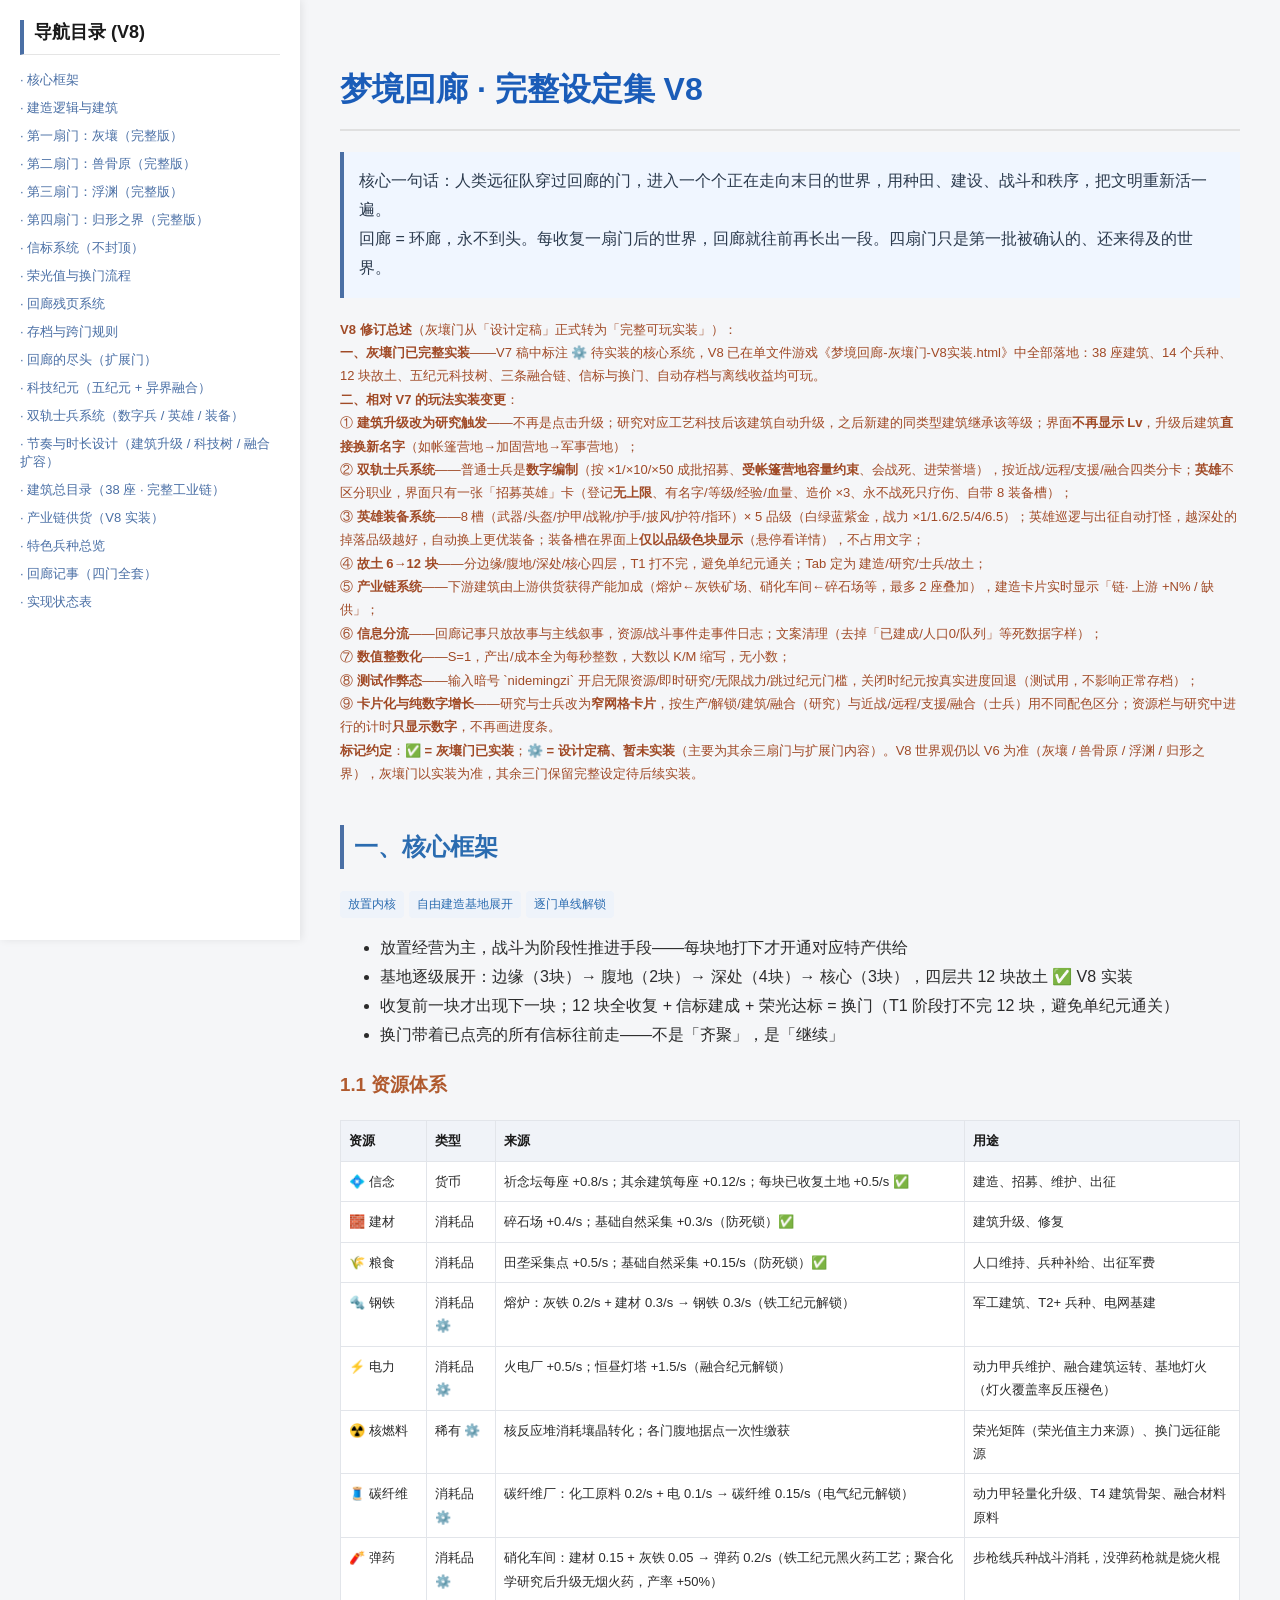
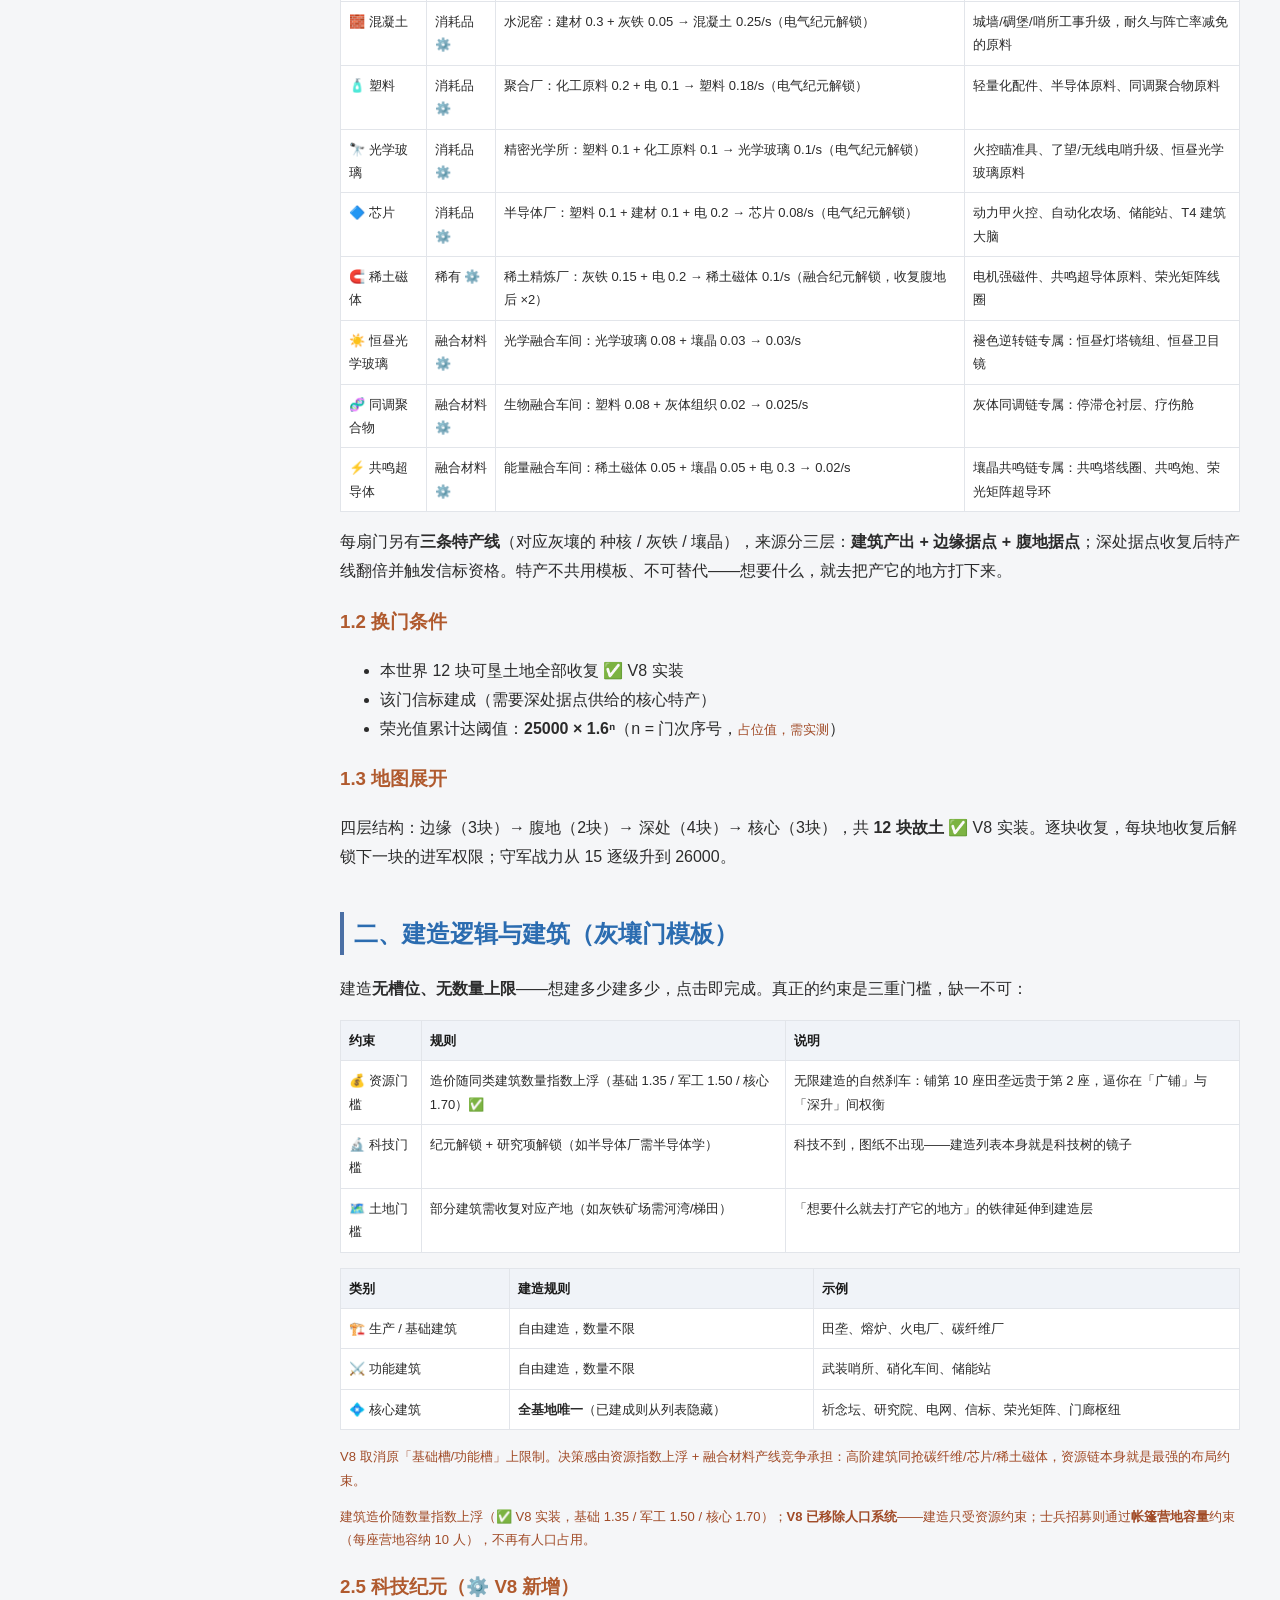
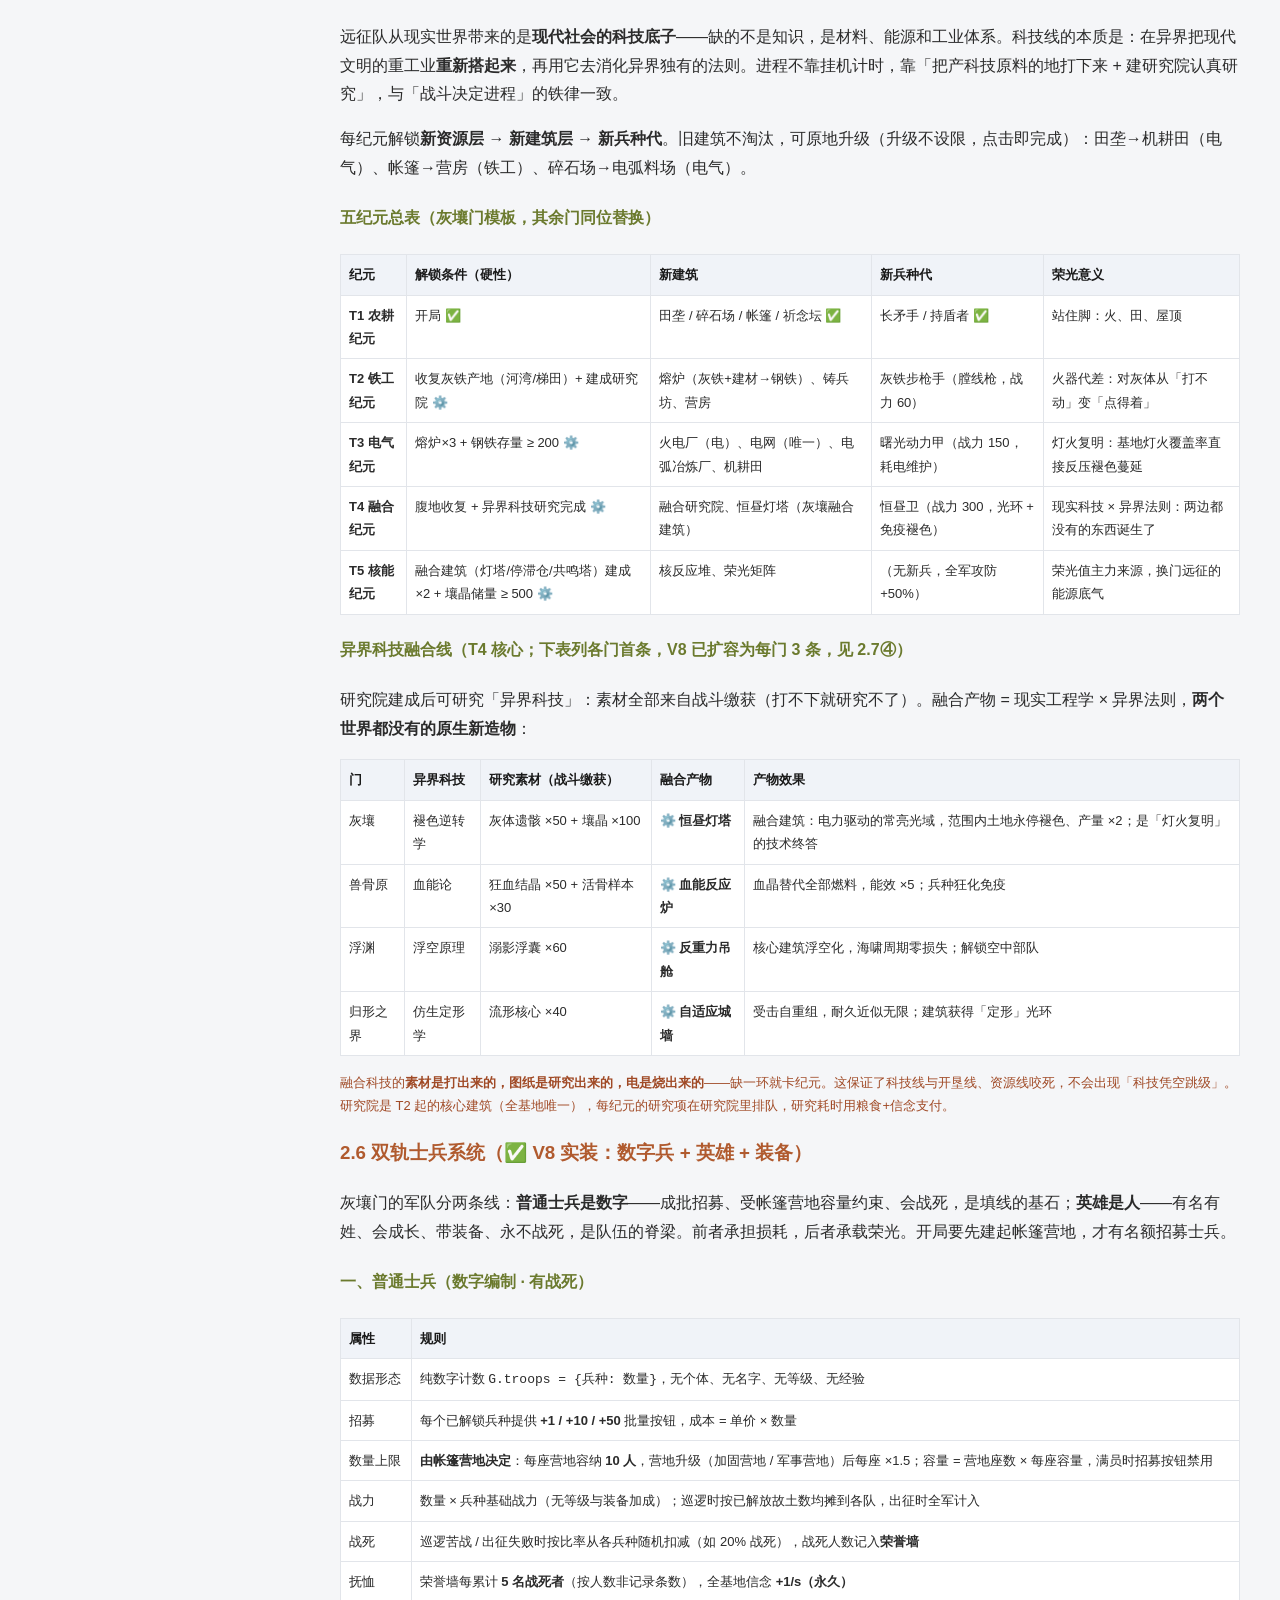
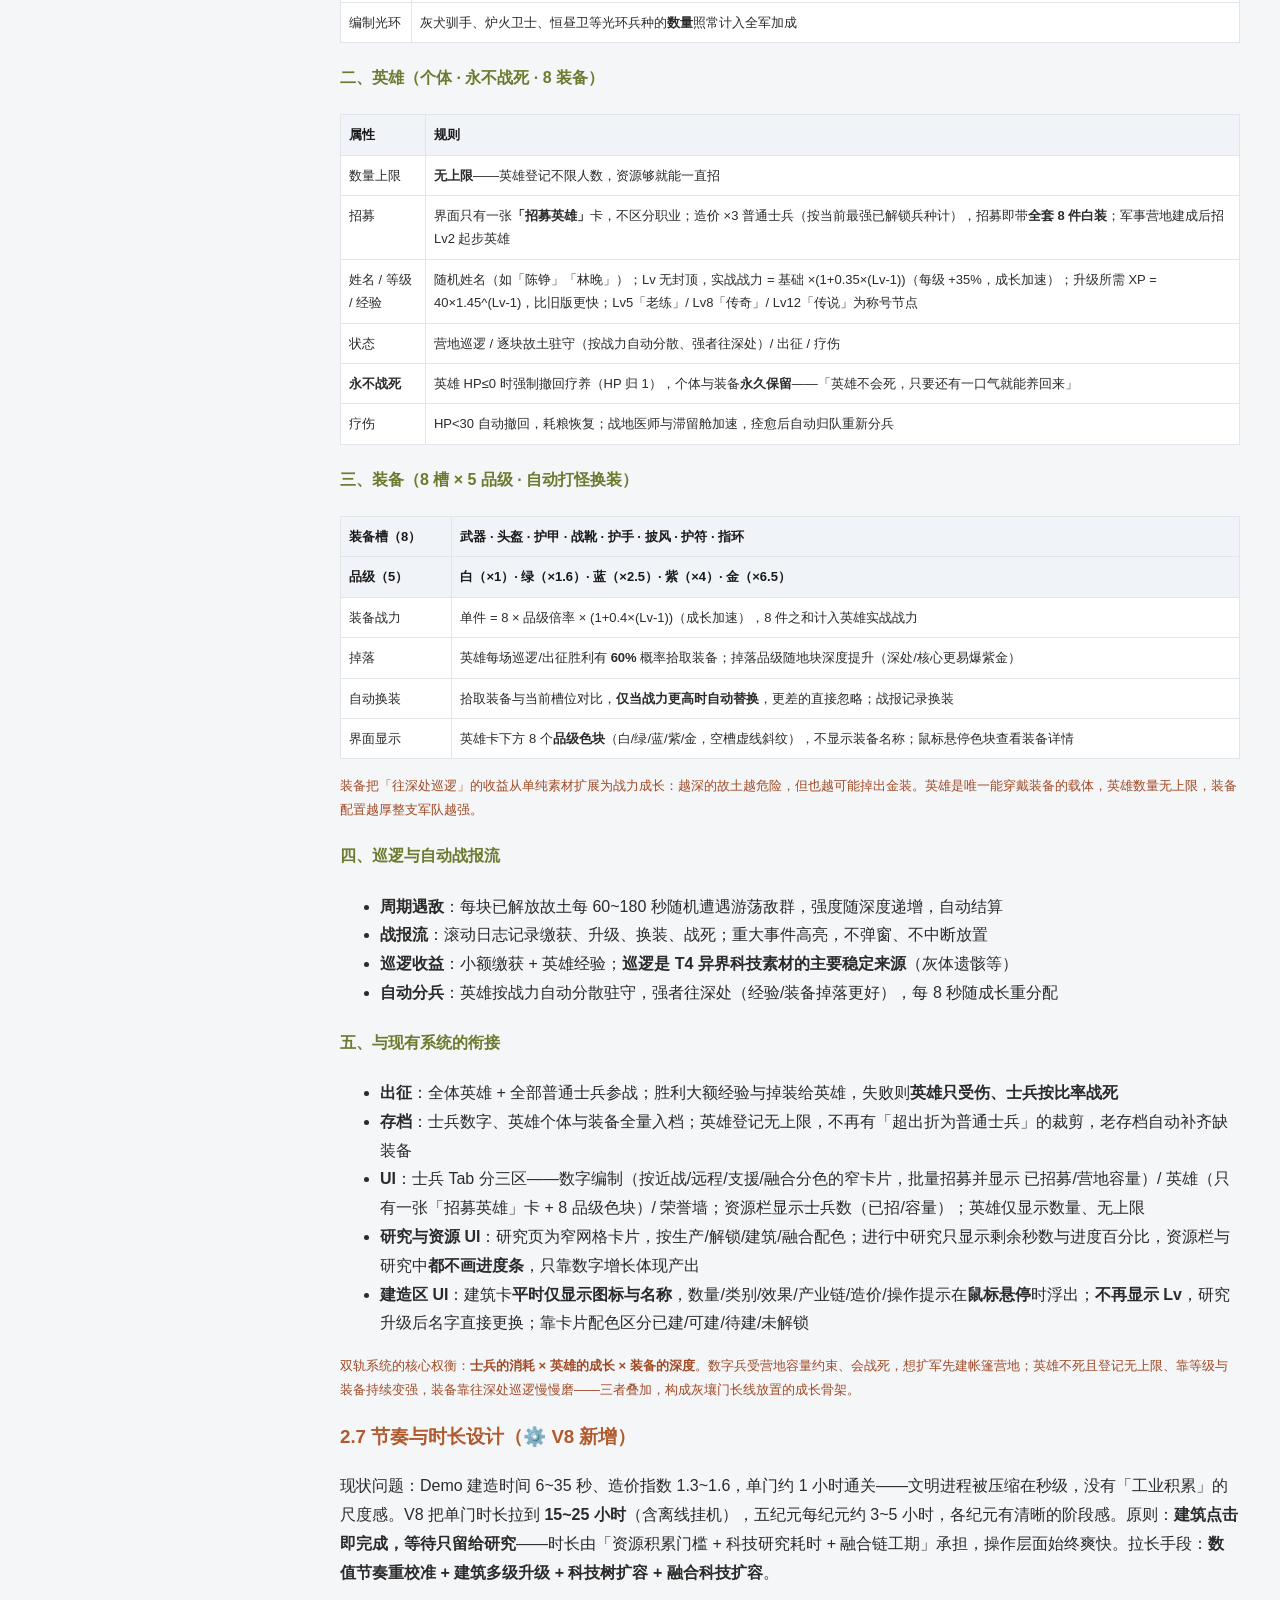
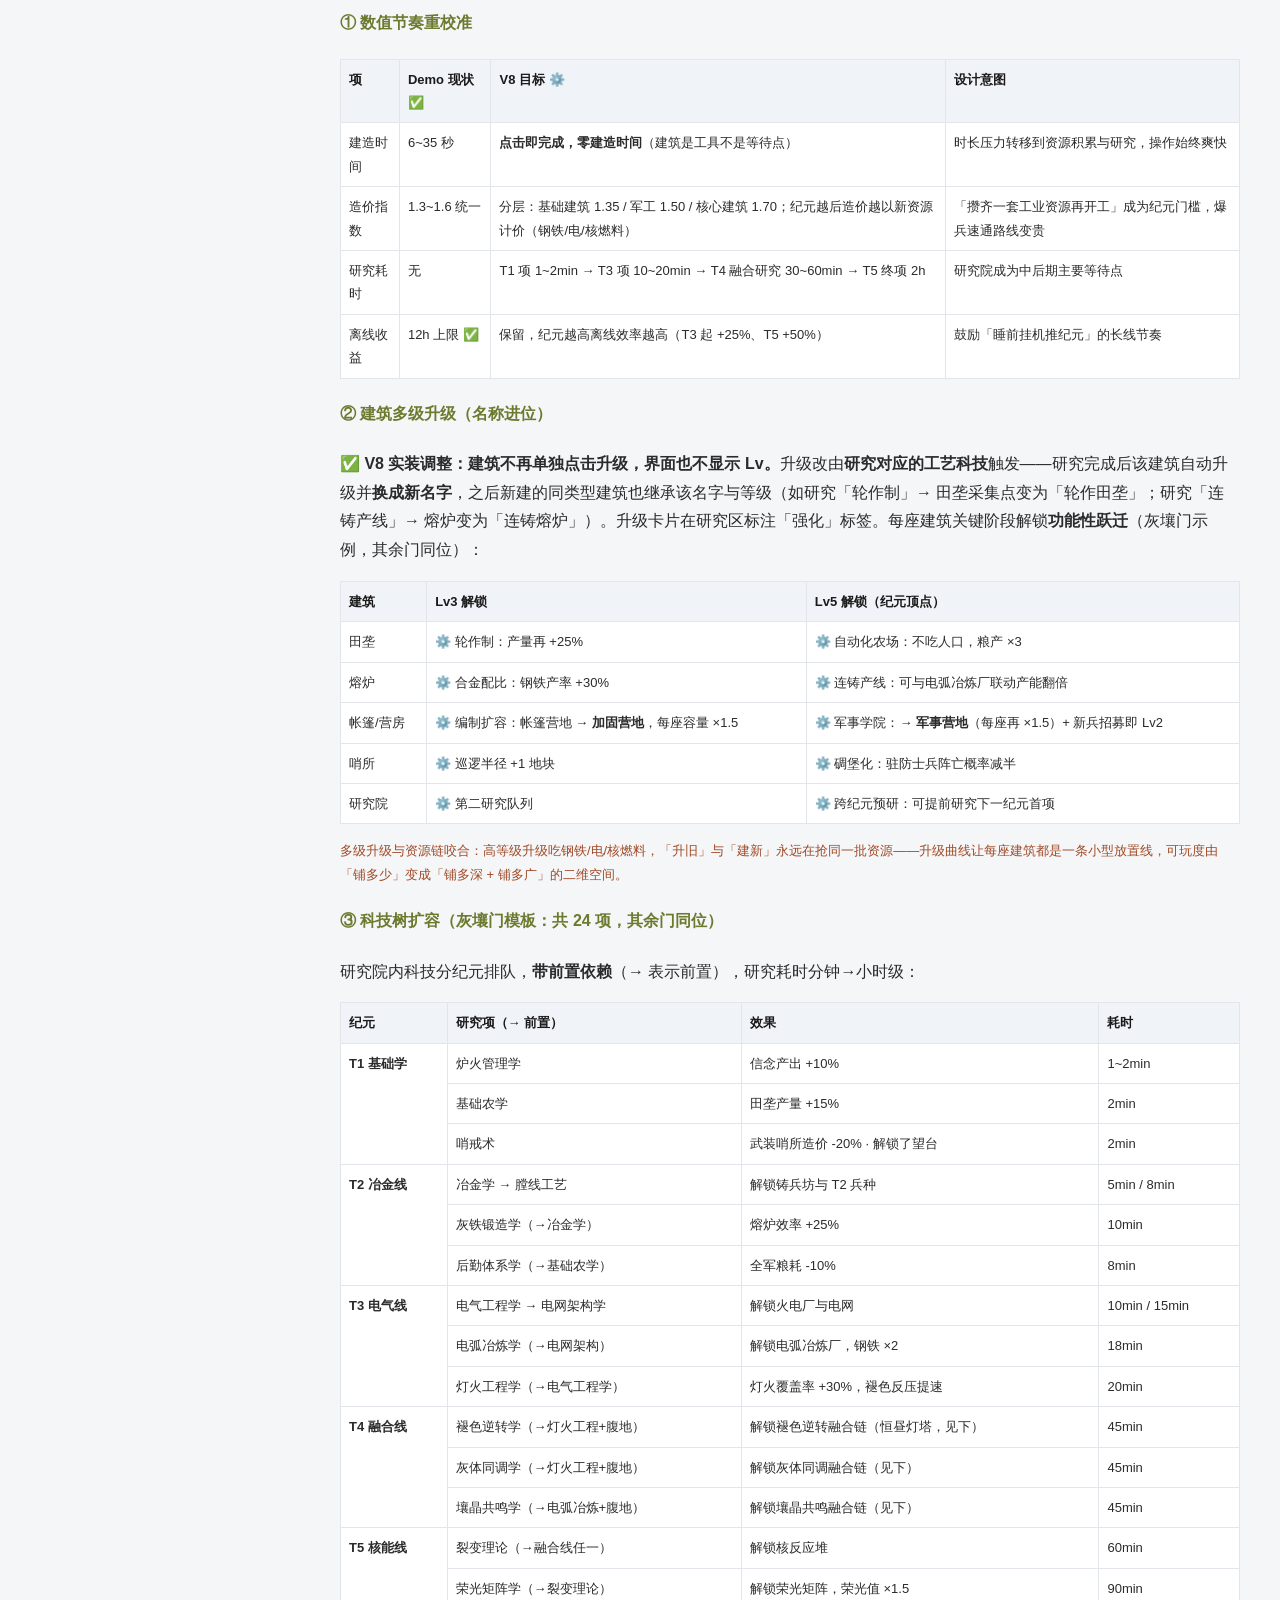
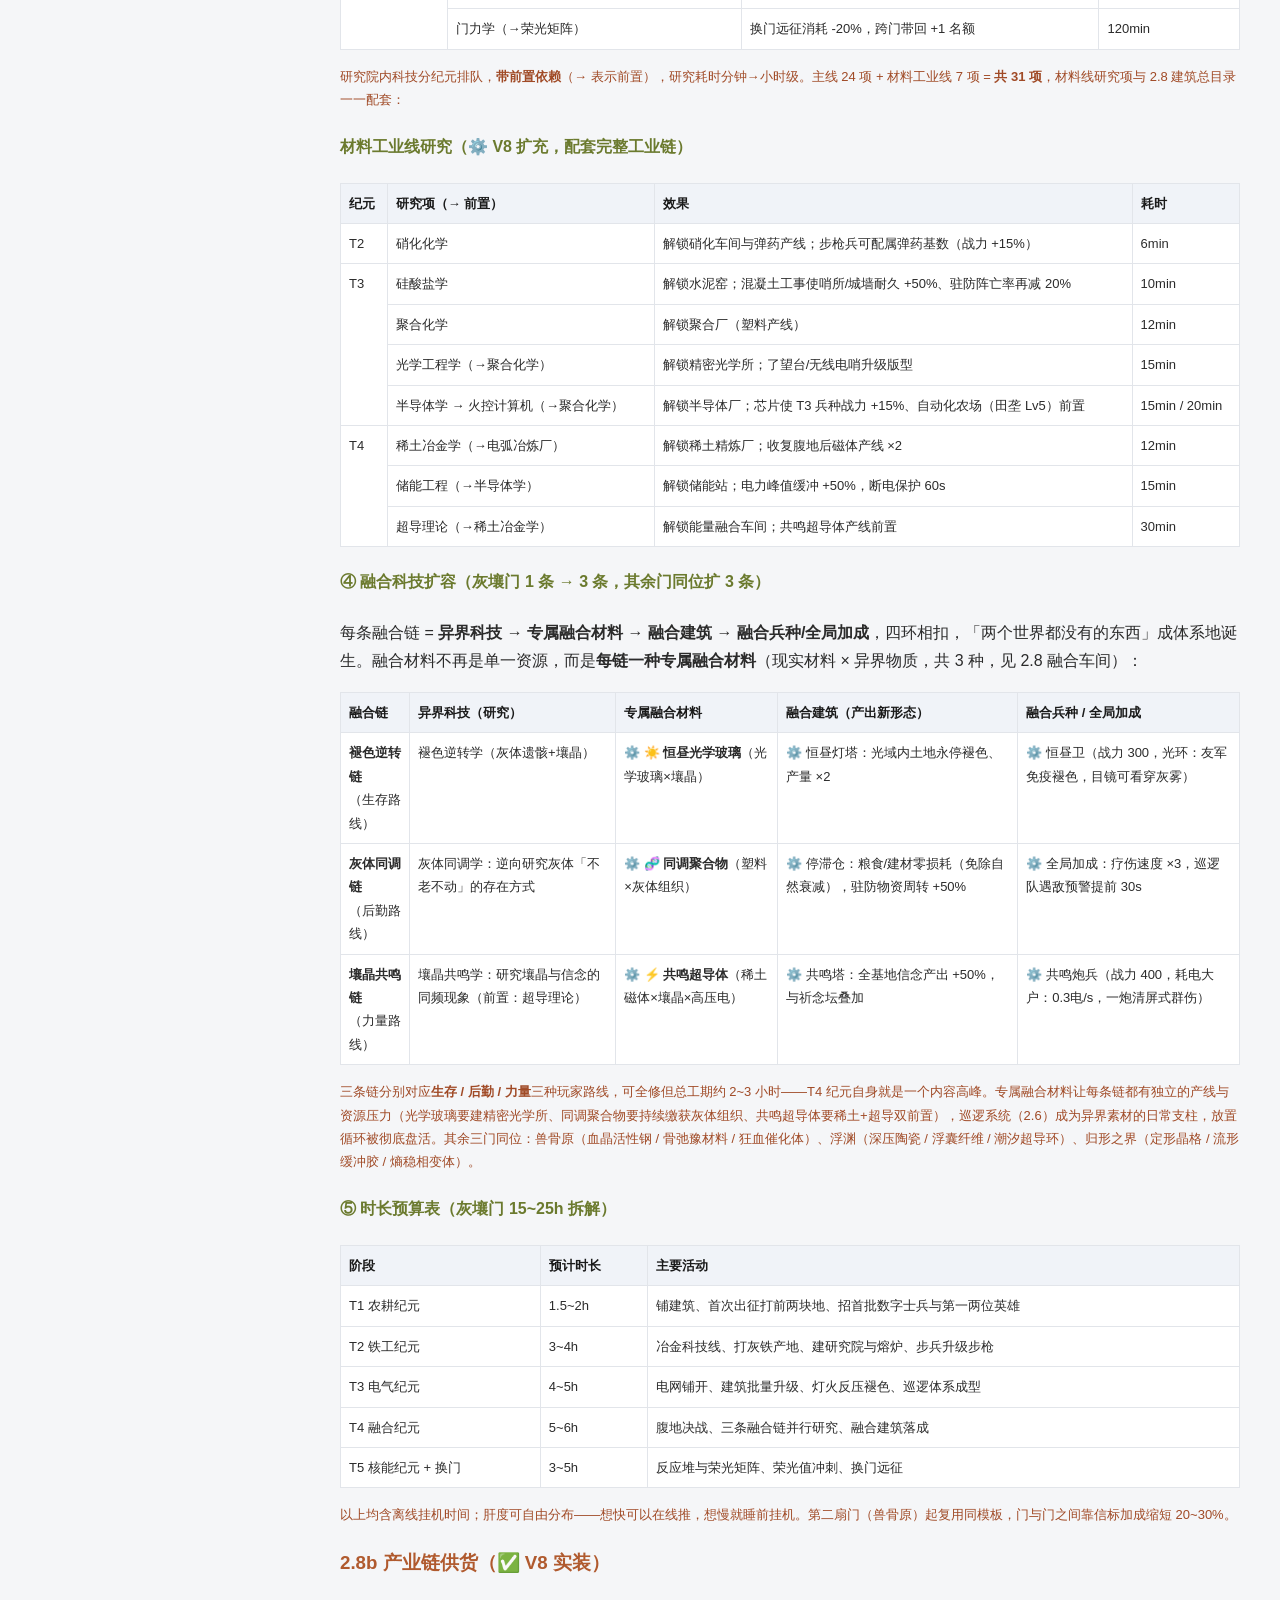
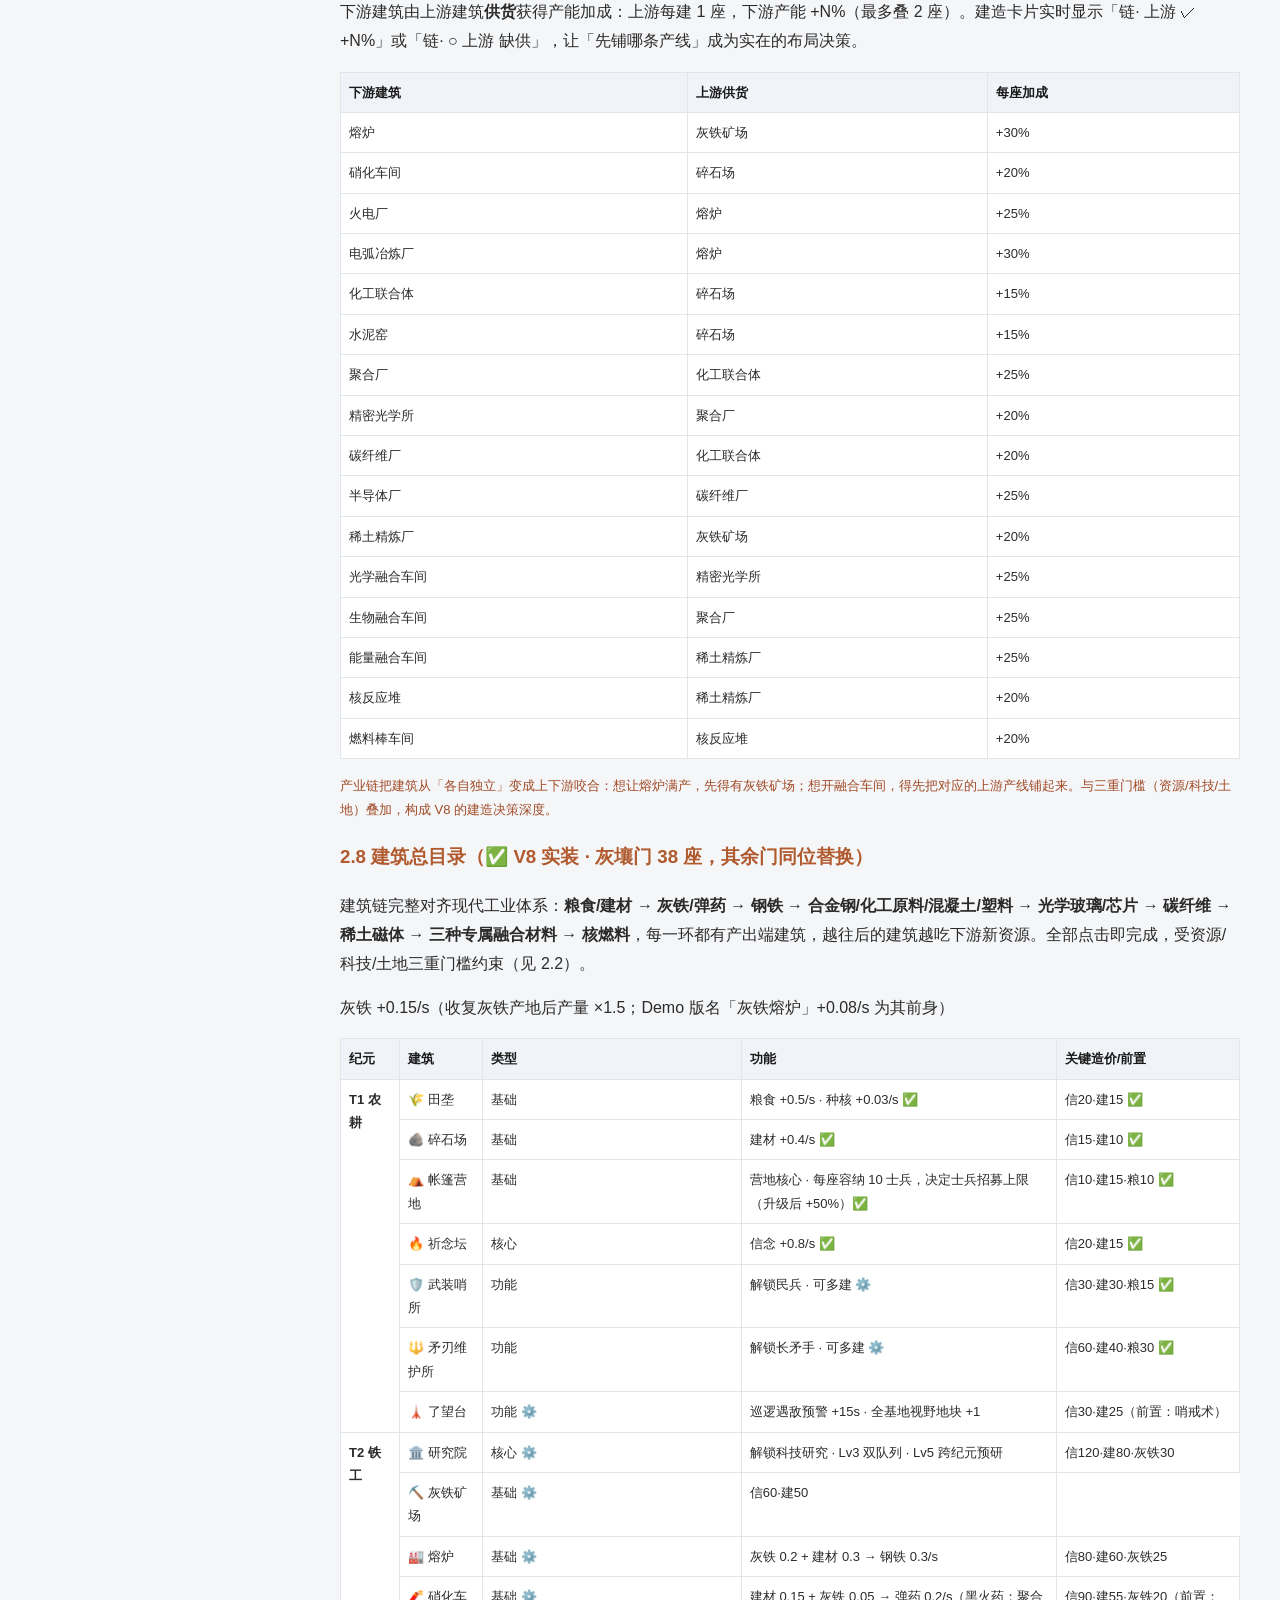
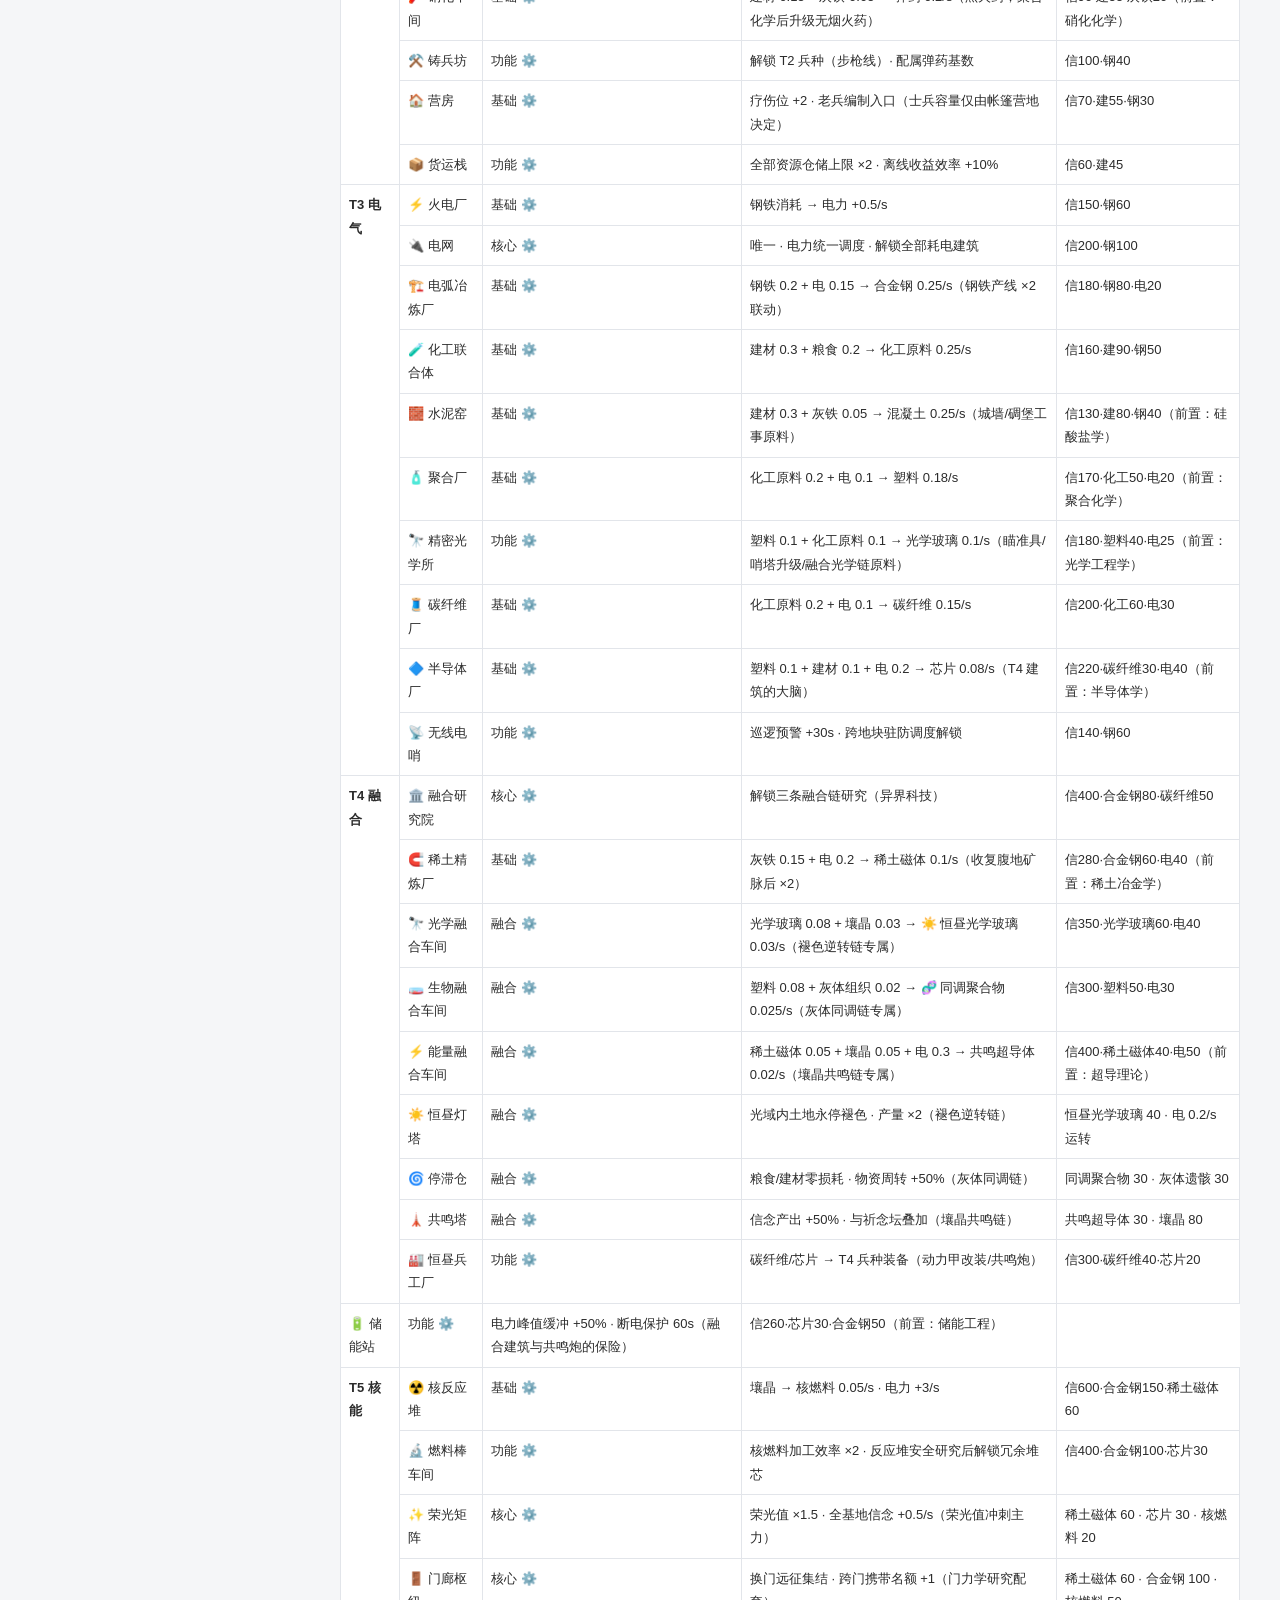
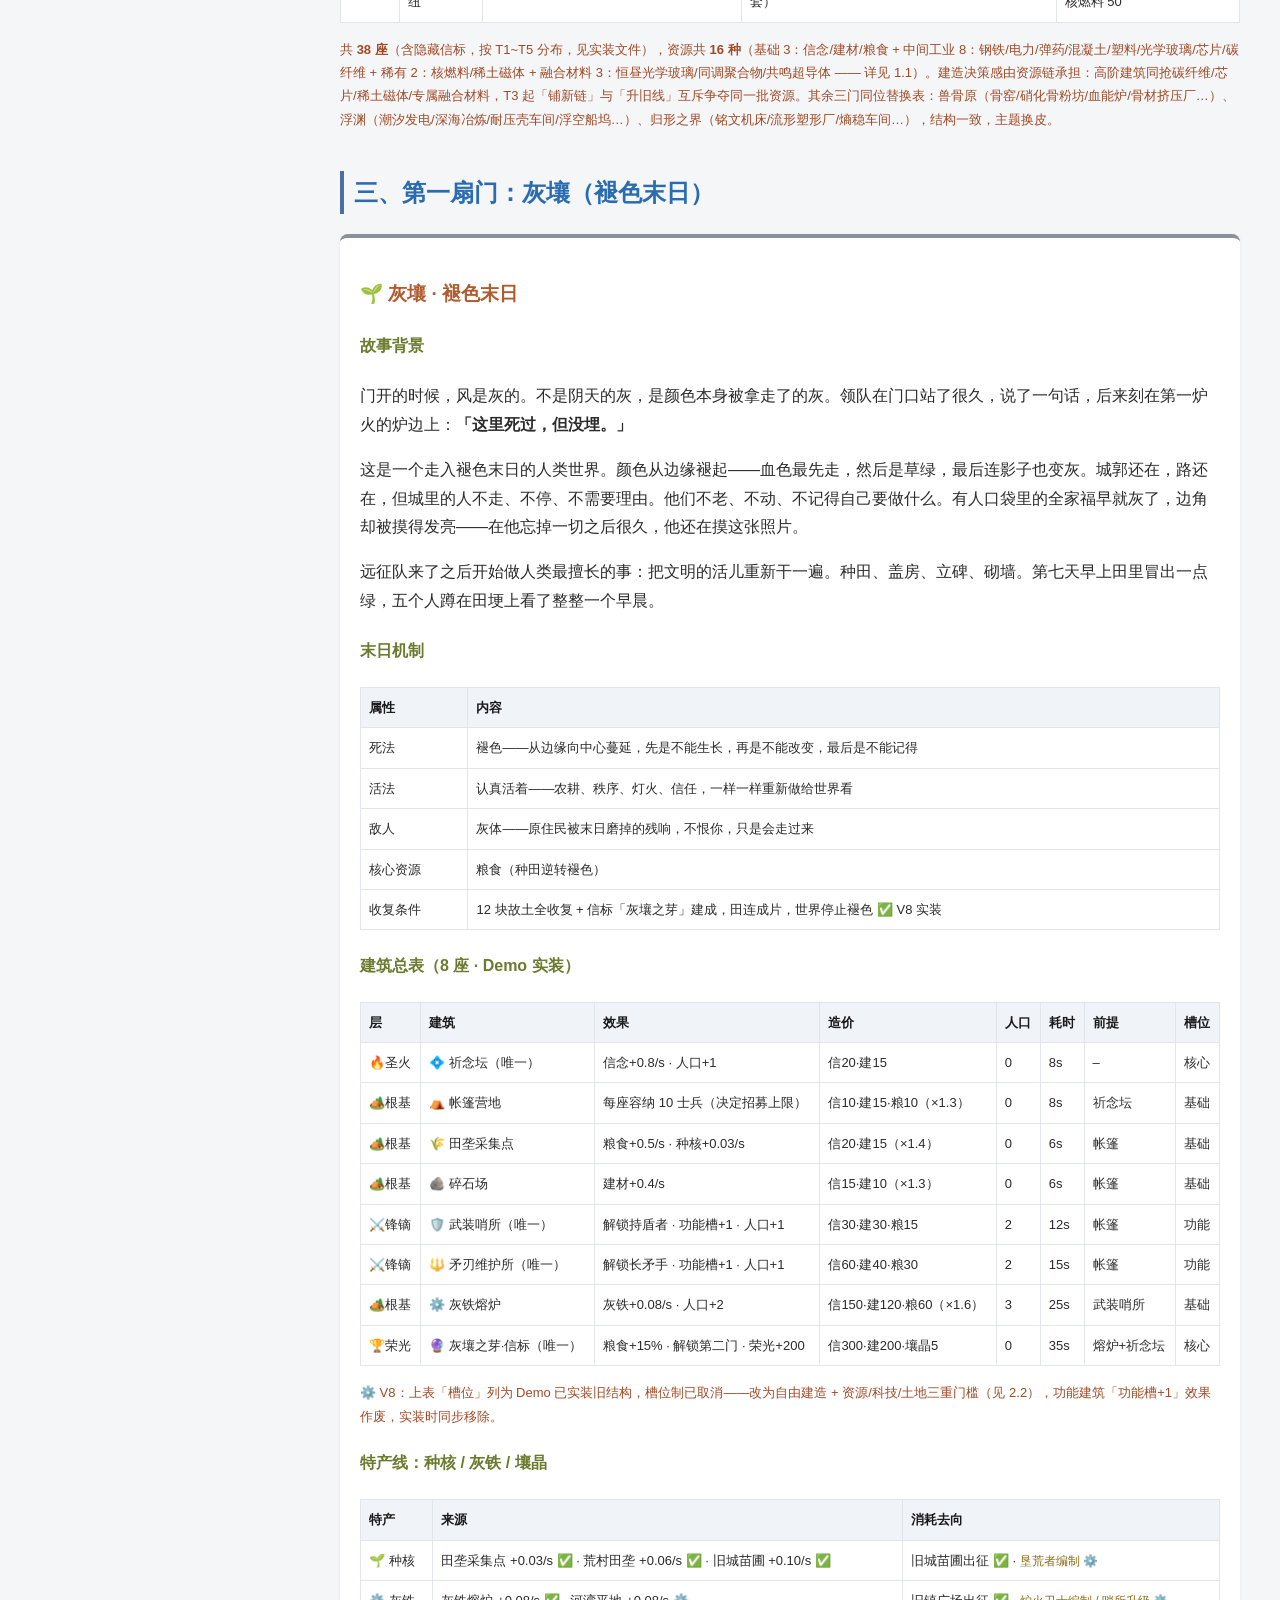
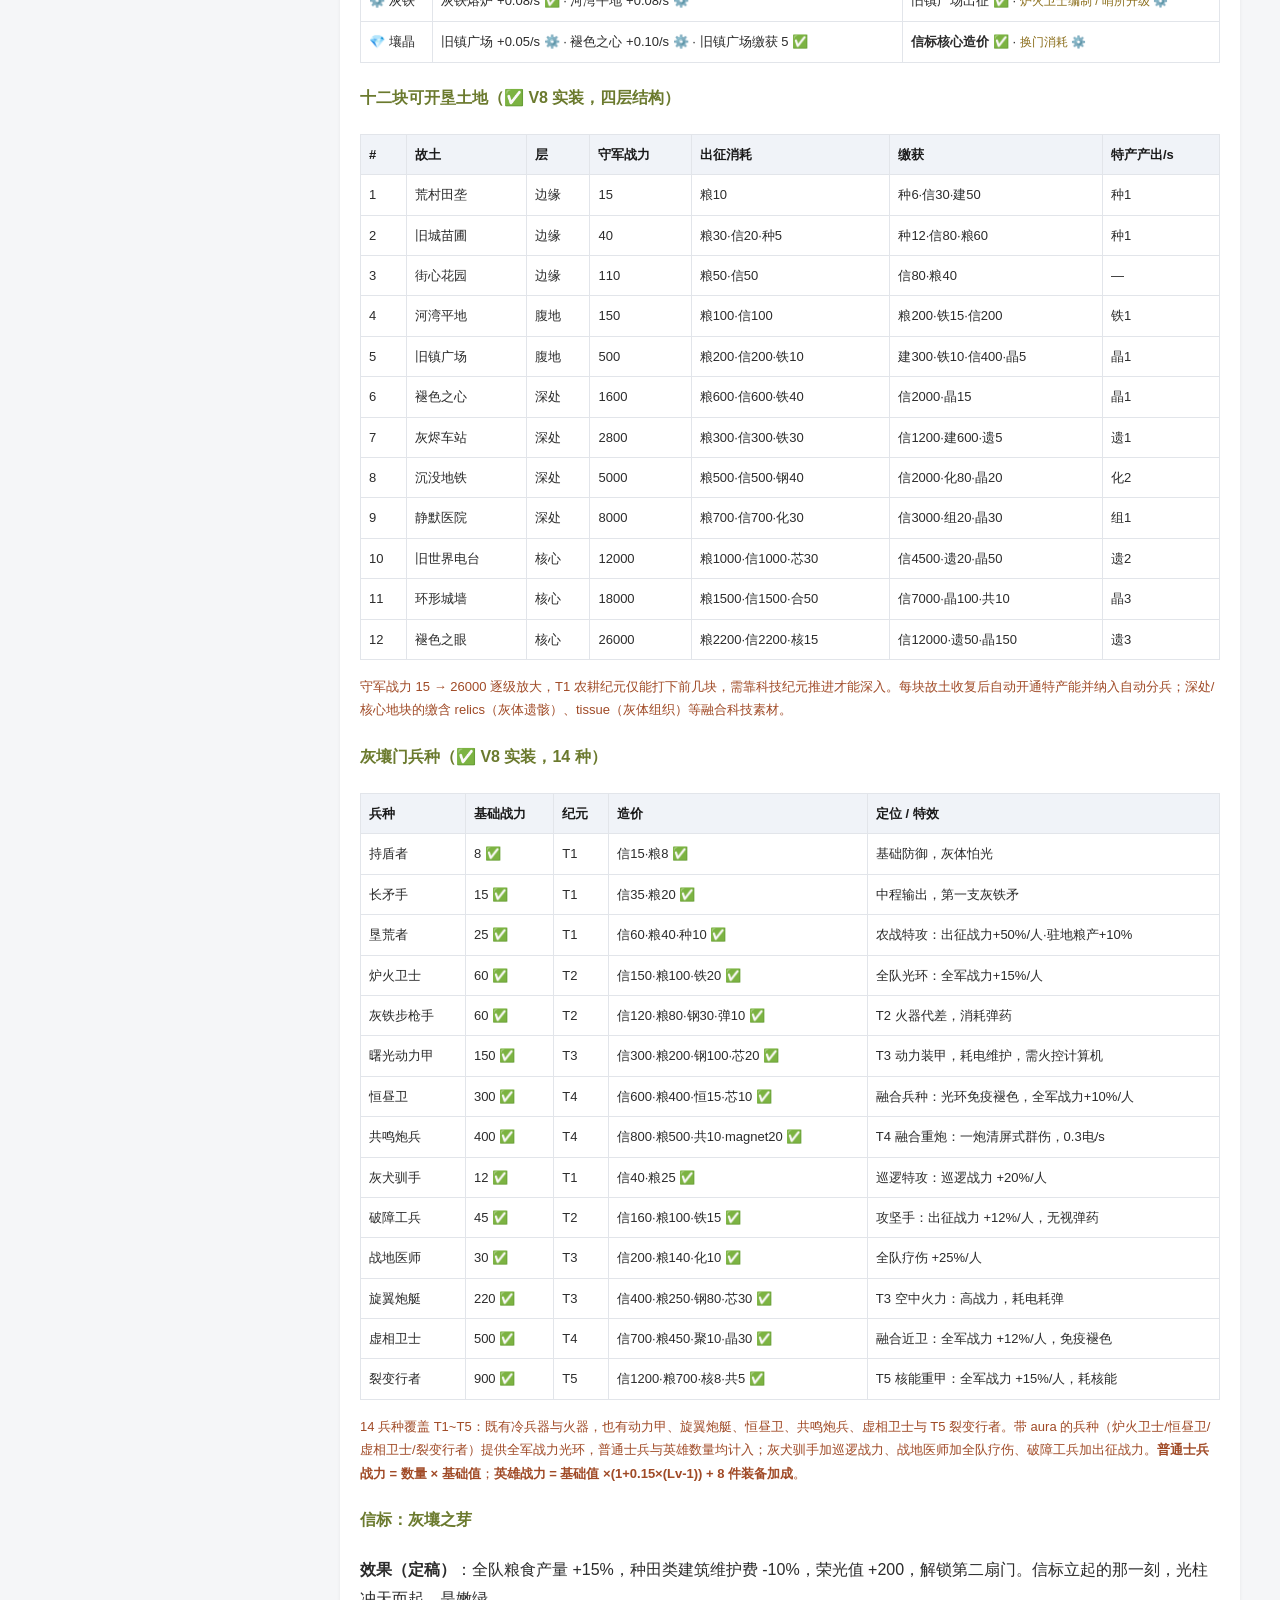
==== commit 0ba29d49: "feat(ui): 研究/士兵改类型分色窄卡；建筑改名去Lv；移除进度条；英雄统一招募" ====
--- a/梦境回廊-完整设定集-v8.html
+++ b/梦境回廊-完整设定集-v8.html
@@ -67,14 +67,15 @@
   <p class="note"><b>V8 修订总述</b>（灰壤门从「设计定稿」正式转为「完整可玩实装」）：<br>
 <b>一、灰壤门已完整实装</b>——V7 稿中标注 ⚙️ 待实装的核心系统，V8 已在单文件游戏《梦境回廊-灰壤门-V8实装.html》中全部落地：38 座建筑、14 个兵种、12 块故土、五纪元科技树、三条融合链、信标与换门、自动存档与离线收益均可玩。<br>
 <b>二、相对 V7 的玩法实装变更</b>：<br>
-① <b>建筑升级改为研究触发</b>——不再是点击升级；研究对应工艺科技后该建筑自动升级，之后新建的同类型建筑继承该等级（升级卡片从建造区移入研究区，标「升级」标签）；<br>
-② <b>双轨士兵系统</b>——普通士兵是<b>数字编制</b>（按 ×1/×10/×50 成批招募、<b>受帐篷营地容量约束</b>、会战死、进荣誉墙）；<b>英雄</b>是独立个体（登记<b>无上限</b>、有名字/等级/经验/血量、造价 ×3、永不战死只疗伤、自带 8 装备槽）；<br>
+① <b>建筑升级改为研究触发</b>——不再是点击升级；研究对应工艺科技后该建筑自动升级，之后新建的同类型建筑继承该等级；界面<b>不再显示 Lv</b>，升级后建筑<b>直接换新名字</b>（如帐篷营地→加固营地→军事营地）；<br>
+② <b>双轨士兵系统</b>——普通士兵是<b>数字编制</b>（按 ×1/×10/×50 成批招募、<b>受帐篷营地容量约束</b>、会战死、进荣誉墙），按近战/远程/支援/融合四类分卡；<b>英雄</b>不区分职业，界面只有一张「招募英雄」卡（登记<b>无上限</b>、有名字/等级/经验/血量、造价 ×3、永不战死只疗伤、自带 8 装备槽）；<br>
 ③ <b>英雄装备系统</b>——8 槽（武器/头盔/护甲/战靴/护手/披风/护符/指环）× 5 品级（白绿蓝紫金，战力 ×1/1.6/2.5/4/6.5）；英雄巡逻与出征自动打怪，越深处的掉落品级越好，自动换上更优装备；装备槽在界面上<b>仅以品级色块显示</b>（悬停看详情），不占用文字；<br>
 ④ <b>故土 6→12 块</b>——分边缘/腹地/深处/核心四层，T1 打不完，避免单纪元通关；Tab 定为 建造/研究/士兵/故土；<br>
 ⑤ <b>产业链系统</b>——下游建筑由上游供货获得产能加成（熔炉←灰铁矿场、硝化车间←碎石场等，最多 2 座叠加），建造卡片实时显示「链· 上游 +N% / 缺供」；<br>
 ⑥ <b>信息分流</b>——回廊记事只放故事与主线叙事，资源/战斗事件走事件日志；文案清理（去掉「已建成/人口0/队列」等死数据字样）；<br>
 ⑦ <b>数值整数化</b>——S=1，产出/成本全为每秒整数，大数以 K/M 缩写，无小数；<br>
-⑧ <b>测试作弊态</b>——输入暗号 `nidemingzi` 开启无限资源/即时研究/无限战力/跳过纪元门槛，关闭时纪元按真实进度回退（测试用，不影响正常存档）。<br>
+⑧ <b>测试作弊态</b>——输入暗号 `nidemingzi` 开启无限资源/即时研究/无限战力/跳过纪元门槛，关闭时纪元按真实进度回退（测试用，不影响正常存档）；<br>
+⑨ <b>卡片化与纯数字增长</b>——研究与士兵改为<b>窄网格卡片</b>，按生产/解锁/建筑/融合（研究）与近战/远程/支援/融合（士兵）用不同配色区分；资源栏与研究中进行的计时<b>只显示数字</b>，不再画进度条。<br>
 <b>标记约定</b>：<b>✅ = 灰壤门已实装</b>；<b>⚙️ = 设计定稿、暂未实装</b>（主要为其余三扇门与扩展门内容）。V8 世界观仍以 V6 为准（灰壤 / 兽骨原 / 浮渊 / 归形之界），灰壤门以实装为准，其余三门保留完整设定待后续实装。</p>
 
   <h2>一、核心框架</h2>
@@ -168,7 +169,7 @@
     <tr><th>属性</th><th>规则</th></tr>
     <tr><td>数据形态</td><td>纯数字计数 <code>G.troops = {兵种: 数量}</code>，无个体、无名字、无等级、无经验</td></tr>
     <tr><td>招募</td><td>每个已解锁兵种提供 <b>+1 / +10 / +50</b> 批量按钮，成本 = 单价 × 数量</td></tr>
-    <tr><td>数量上限</td><td><b>由帐篷营地决定</b>：每座营地容纳 <b>10 人</b>，营地升级（编制扩容 Lv3 / 军事学院 Lv5）后每座 ×1.5；容量 = 营地座数 × 每座容量，满员时招募按钮禁用</td></tr>
+    <tr><td>数量上限</td><td><b>由帐篷营地决定</b>：每座营地容纳 <b>10 人</b>，营地升级（加固营地 / 军事营地）后每座 ×1.5；容量 = 营地座数 × 每座容量，满员时招募按钮禁用</td></tr>
     <tr><td>战力</td><td>数量 × 兵种基础战力（无等级与装备加成）；巡逻时按已解放故土数均摊到各队，出征时全军计入</td></tr>
     <tr><td>战死</td><td>巡逻苦战 / 出征失败时按比率从各兵种随机扣减（如 20% 战死），战死人数记入<b>荣誉墙</b></td></tr>
     <tr><td>抚恤</td><td>荣誉墙每累计 <b>5 名战死者</b>（按人数非记录条数），全基地信念 <b>+1/s（永久）</b></td></tr>
@@ -179,7 +180,7 @@
   <table>
     <tr><th>属性</th><th>规则</th></tr>
     <tr><td>数量上限</td><td><b>无上限</b>——英雄登记不限人数，资源够就能一直招</td></tr>
-    <tr><td>招募</td><td>造价 ×3 普通士兵，招募即带<b>全套 8 件白装</b>；可在营房 Lv5 时招 Lv2 起步英雄</td></tr>
+    <tr><td>招募</td><td>界面只有一张<b>「招募英雄」</b>卡，不区分职业；造价 ×3 普通士兵（按当前最强已解锁兵种计），招募即带<b>全套 8 件白装</b>；军事营地建成后招 Lv2 起步英雄</td></tr>
     <tr><td>姓名 / 等级 / 经验</td><td>随机姓名（如「陈铮」「林晚」）；Lv 无封顶，实战战力 = 基础 ×(1+0.35×(Lv-1))（每级 +35%，成长加速）；升级所需 XP = 40×1.45^(Lv-1)，比旧版更快；Lv5「老练」/ Lv8「传奇」/ Lv12「传说」为称号节点</td></tr>
     <tr><td>状态</td><td>营地巡逻 / 逐块故土驻守（按战力自动分散、强者往深处）/ 出征 / 疗伤</td></tr>
     <tr><td><b>永不战死</b></td><td>英雄 HP≤0 时强制撤回疗养（HP 归 1），个体与装备<b>永久保留</b>——「英雄不会死，只要还有一口气就能养回来」</td></tr>
@@ -209,8 +210,9 @@
   <ul>
     <li><b>出征</b>：全体英雄 + 全部普通士兵参战；胜利大额经验与掉装给英雄，失败则<b>英雄只受伤、士兵按比率战死</b></li>
     <li><b>存档</b>：士兵数字、英雄个体与装备全量入档；英雄登记无上限，不再有「超出折为普通士兵」的裁剪，老存档自动补齐缺装备</li>
-    <li><b>UI</b>：士兵 Tab 分三区——数字编制（批量招募，显示 已招募/营地容量）/ 英雄（招募与 8 个品级色块）/ 荣誉墙；资源栏显示士兵数（已招/容量）；英雄仅显示数量、无上限</li>
-    <li><b>建造区 UI</b>：建筑卡<b>平时仅显示图标与名称</b>，等级/数量/类别/效果/产业链/造价/操作提示在<b>鼠标悬停</b>时浮出；靠卡片配色区分已建/可建/待建/未解锁</li>
+    <li><b>UI</b>：士兵 Tab 分三区——数字编制（按近战/远程/支援/融合分色的窄卡片，批量招募并显示 已招募/营地容量）/ 英雄（只有一张「招募英雄」卡 + 8 品级色块）/ 荣誉墙；资源栏显示士兵数（已招/容量）；英雄仅显示数量、无上限</li>
+    <li><b>研究与资源 UI</b>：研究页为窄网格卡片，按生产/解锁/建筑/融合配色；进行中研究只显示剩余秒数与进度百分比，资源栏与研究中<b>都不画进度条</b>，只靠数字增长体现产出</li>
+    <li><b>建造区 UI</b>：建筑卡<b>平时仅显示图标与名称</b>，数量/类别/效果/产业链/造价/操作提示在<b>鼠标悬停</b>时浮出；<b>不再显示 Lv</b>，研究升级后名字直接更换；靠卡片配色区分已建/可建/待建/未解锁</li>
   </ul>
   <p class="note">双轨系统的核心权衡：<b>士兵的消耗 × 英雄的成长 × 装备的深度</b>。数字兵受营地容量约束、会战死，想扩军先建帐篷营地；英雄不死且登记无上限、靠等级与装备持续变强，装备靠往深处巡逻慢慢磨——三者叠加，构成灰壤门长线放置的成长骨架。</p>
 
@@ -227,13 +229,13 @@
     <tr><td>离线收益</td><td>12h 上限 ✅</td><td>保留，纪元越高离线效率越高（T3 起 +25%、T5 +50%）</td><td>鼓励「睡前挂机推纪元」的长线节奏</td></tr>
   </table>
 
-  <h4>② 建筑多级升级（Lv1→Lv5）</h4>
-  <p><b>✅ V8 实装调整：建筑不再单独点击升级。</b>升级改由<b>研究对应的工艺科技</b>触发——研究完成后该建筑自动升级，之后新建的同类型建筑也继承该等级（如研究「轮作制」→ 田垄升至 Lv3；研究「连铸产线」→ 熔炉 Lv5）。升级卡片从建造区移入研究区并标注「升级」标签。每座建筑关键等级解锁<b>功能性跃迁</b>（灰壤门示例，其余门同位）：</p>
+  <h4>② 建筑多级升级（名称进位）</h4>
+  <p><b>✅ V8 实装调整：建筑不再单独点击升级，界面也不显示 Lv。</b>升级改由<b>研究对应的工艺科技</b>触发——研究完成后该建筑自动升级并<b>换成新名字</b>，之后新建的同类型建筑也继承该名字与等级（如研究「轮作制」→ 田垄采集点变为「轮作田垄」；研究「连铸产线」→ 熔炉变为「连铸熔炉」）。升级卡片在研究区标注「强化」标签。每座建筑关键阶段解锁<b>功能性跃迁</b>（灰壤门示例，其余门同位）：</p>
   <table>
     <tr><th>建筑</th><th>Lv3 解锁</th><th>Lv5 解锁（纪元顶点）</th></tr>
     <tr><td>田垄</td><td>⚙️ 轮作制：产量再 +25%</td><td>⚙️ 自动化农场：不吃人口，粮产 ×3</td></tr>
     <tr><td>熔炉</td><td>⚙️ 合金配比：钢铁产率 +30%</td><td>⚙️ 连铸产线：可与电弧冶炼厂联动产能翻倍</td></tr>
-    <tr><td>帐篷/营房</td><td>⚙️ 编制扩容：帐篷营地 Lv3，每座容量 ×1.5</td><td>⚙️ 军事学院：营地 Lv5（每座再 ×1.5）+ 新兵招募即 Lv2</td></tr>
+    <tr><td>帐篷/营房</td><td>⚙️ 编制扩容：帐篷营地 → <b>加固营地</b>，每座容量 ×1.5</td><td>⚙️ 军事学院：→ <b>军事营地</b>（每座再 ×1.5）+ 新兵招募即 Lv2</td></tr>
     <tr><td>哨所</td><td>⚙️ 巡逻半径 +1 地块</td><td>⚙️ 碉堡化：驻防士兵阵亡概率减半</td></tr>
     <tr><td>研究院</td><td>⚙️ 第二研究队列</td><td>⚙️ 跨纪元预研：可提前研究下一纪元首项</td></tr>
   </table>
@@ -646,9 +648,9 @@
   </table>
 
   <h2 id="troops">十二、特色兵种总览（V8 科技升级链版）</h2>
-  <p>兵种按<b>科技纪元分代</b>（T1→T4），上一代兵保留可继续量产，新一代战力代差拉开。解锁条件全部与科技纪元咬合：研究院没建成就没有步枪，火电厂没发电动力甲就是废铁——「打下来才有好兵」升级为「打下来 + 工业化才有好兵」。</p>
-  <table>
-    <tr><th>门</th><th>T1 农耕（冷兵器）</th><th>T2 铁工（火器）</th><th>T3 电气（动力甲）</th><th>T4 融合（异界产物）</th><th>职业分支（保留）</th></tr>
+  <p>兵种按<b>科技纪元分代</b>（T1→T4），上一代兵保留可继续量产，新一代战力代差拉开。解锁条件全部与科技纪元咬合：研究院没建成就没有步枪，火电厂没发电动力甲就是废铁——「打下来才有好兵」升级为「打下来 + 工业化才有好兵」。界面上士兵按<b>近战/远程/支援/融合</b>四类职能分卡；<b>英雄不设职业</b>，统一为「招募英雄」。</p>
+  <table>
+    <tr><th>门</th><th>T1 农耕（冷兵器）</th><th>T2 铁工（火器）</th><th>T3 电气（动力甲）</th><th>T4 融合（异界产物）</th><th>职能分支（士兵，非英雄职业）</th></tr>
     <tr><td>灰壤</td><td>持盾者 / 长矛手 ✅ 战力15</td><td>⚙️ 灰铁步枪手 战力60</td><td>⚙️ 曙光动力甲 战力150</td><td>⚙️ 恒昼卫 战力300 · 光环：范围内友军免疫褪色</td><td>垦荒者（农战）/ 炉火卫士（光环）⚙️</td></tr>
     <tr><td>兽骨原</td><td>猎骨手 / 骨矛兵 ⚙️</td><td>⚙️ 骨火枪手（黑火药配方来自骨粉）</td><td>⚙️ 血能机兵（血晶驱动外骨骼）</td><td>⚙️ 驭血骑士 · 骑乘驯化狂骨兽的融合骑兵团</td><td>止战骑兵（冲锋）/ 驭兽者（驯服）⚙️</td></tr>
     <tr><td>浮渊</td><td>浮岛水手 / 锚矛手 ⚙️</td><td>⚙️ 深海铳手（防水膛室）</td><td>⚙️ 潮汐电枢兵（电驱动水下推进）</td><td>⚙️ 浮空斩浪卫 · 反重力吊舱部队，无视海面</td><td>潮汐祭司（控场）/ 定海术师（锚定）⚙️</td></tr>
@@ -712,7 +714,8 @@
     <tr><td>核心框架 / 资源 / 建造逻辑（取消槽位、无上限）</td><td>✅ 灰壤门 V8 已实装</td><td>自由建造 + 资源/科技/土地三重门槛，核心建筑唯一</td></tr>
     <tr><td>灰壤门建筑 38 座 / 兵种 14 种 / 故土 12 块</td><td>✅ 灰壤门 V8 已实装</td><td>五纪元科技树、三条融合链、隐藏信标全部可玩</td></tr>
     <tr><td>建筑升级改研究触发 / 产业链供货</td><td>✅ 灰壤门 V8 已实装</td><td>研究工艺科技自动升级建筑；上游供货加成实时显示</td></tr>
-    <tr><td>双轨士兵 / 英雄 8 装备 5 品级 / 荣誉墙</td><td>✅ 灰壤门 V8 已实装</td><td>数字兵批量招募有战死、英雄10位永不战死、自动打怪换装、按战死人数抚恤</td></tr>
+    <tr><td>双轨士兵 / 英雄 8 装备 5 品级 / 荣誉墙</td><td>✅ 灰壤门 V8 已实装</td><td>数字兵受营地容量约束、批量招募有战死；英雄登记无上限、统一招募不分职业、永不战死；自动打怪换装、按战死人数抚恤</td></tr>
+    <tr><td>卡片化 UI / 纯数字增长</td><td>✅ 灰壤门 V8 已实装</td><td>研究与士兵按类型分色窄卡；建筑悬停看详情、升级后改名不显示 Lv；资源与计时只用数字、无进度条</td></tr>
     <tr><td>特产链 / 荣光换门 / 存档 / 离线 / 回廊记事</td><td>✅ 灰壤门 V8 已实装</td><td>三条件换门、12h 离线补算、记事只放故事</td></tr>
     <tr><td>兽骨原 / 浮渊 / 归形之界 三门完整设定</td><td>⚙️ 设定定稿</td><td>机制/故土/特产/兵种/记事全套，待后续实装</td></tr>
     <tr><td>信标系统 / 扩展门（无音之海等）</td><td>⚙️ 规则定稿</td><td>全局加成数值占位，扩展门待写详案</td></tr>
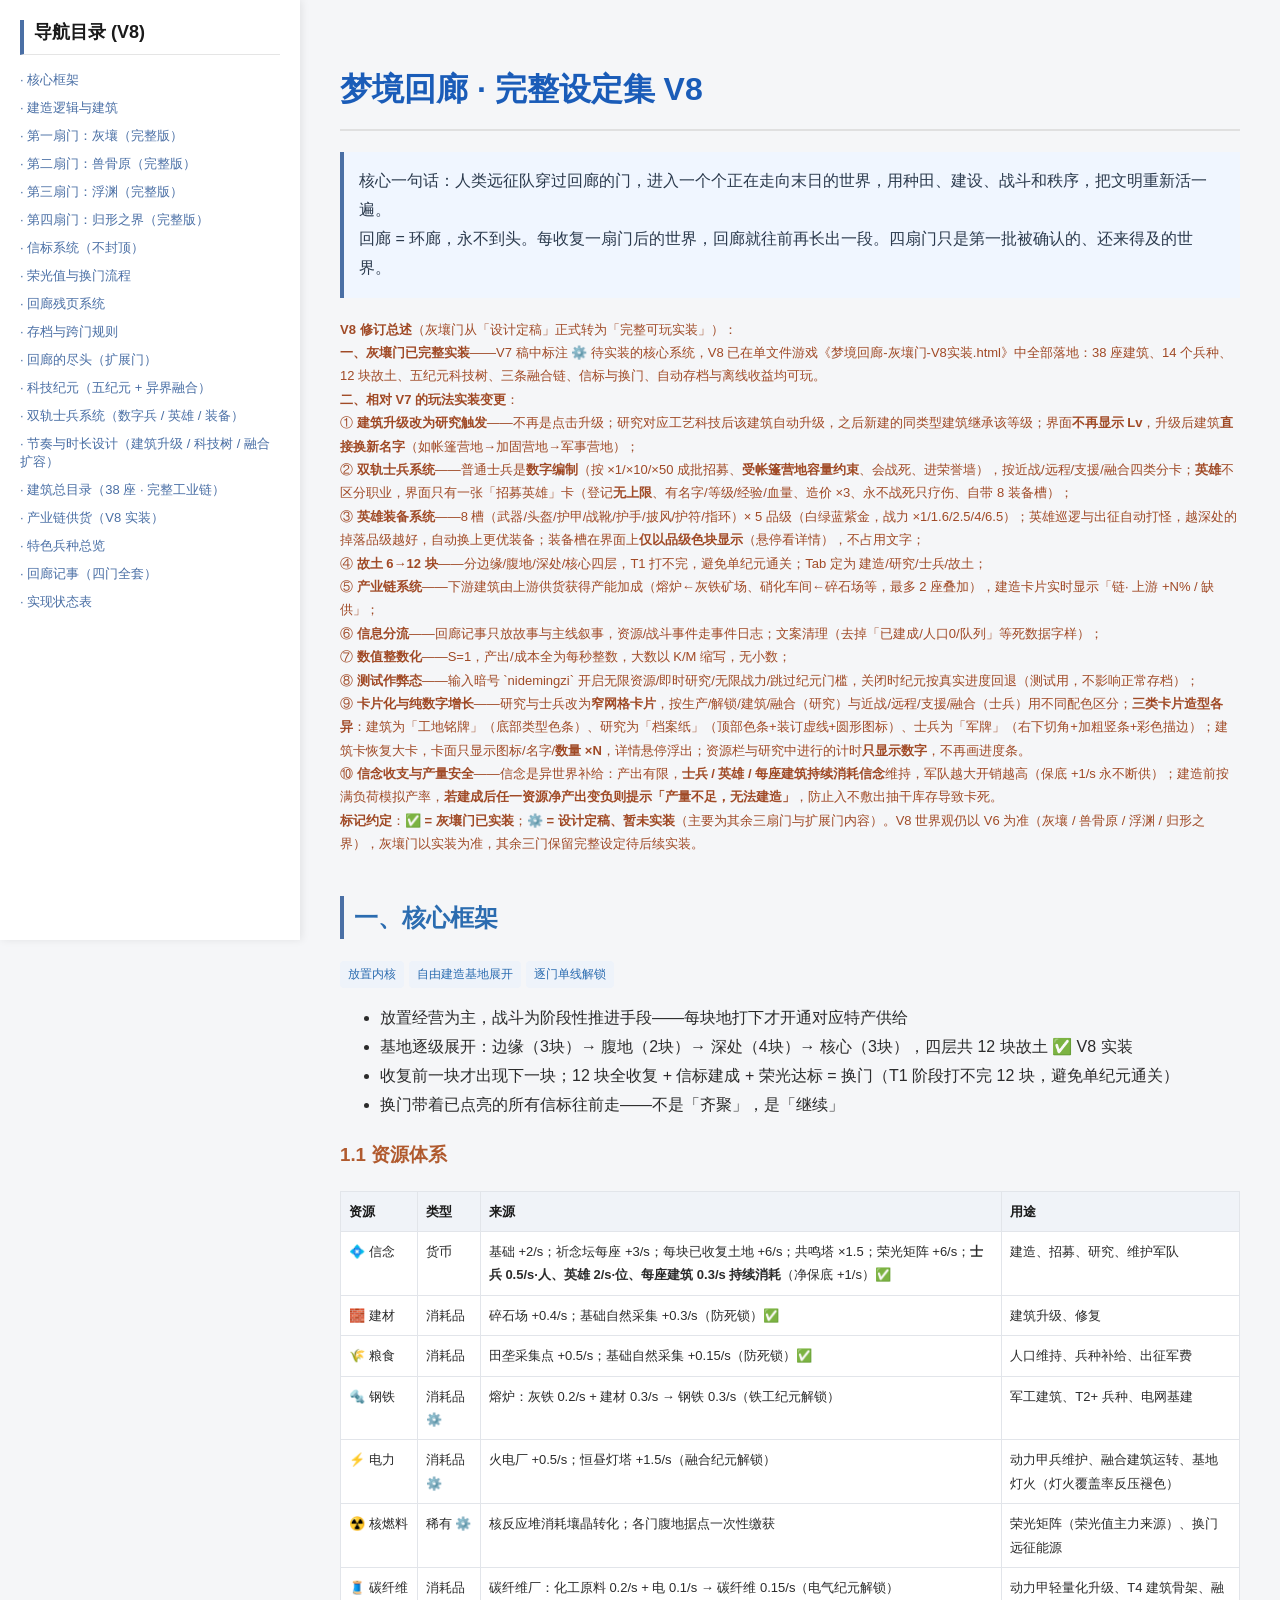
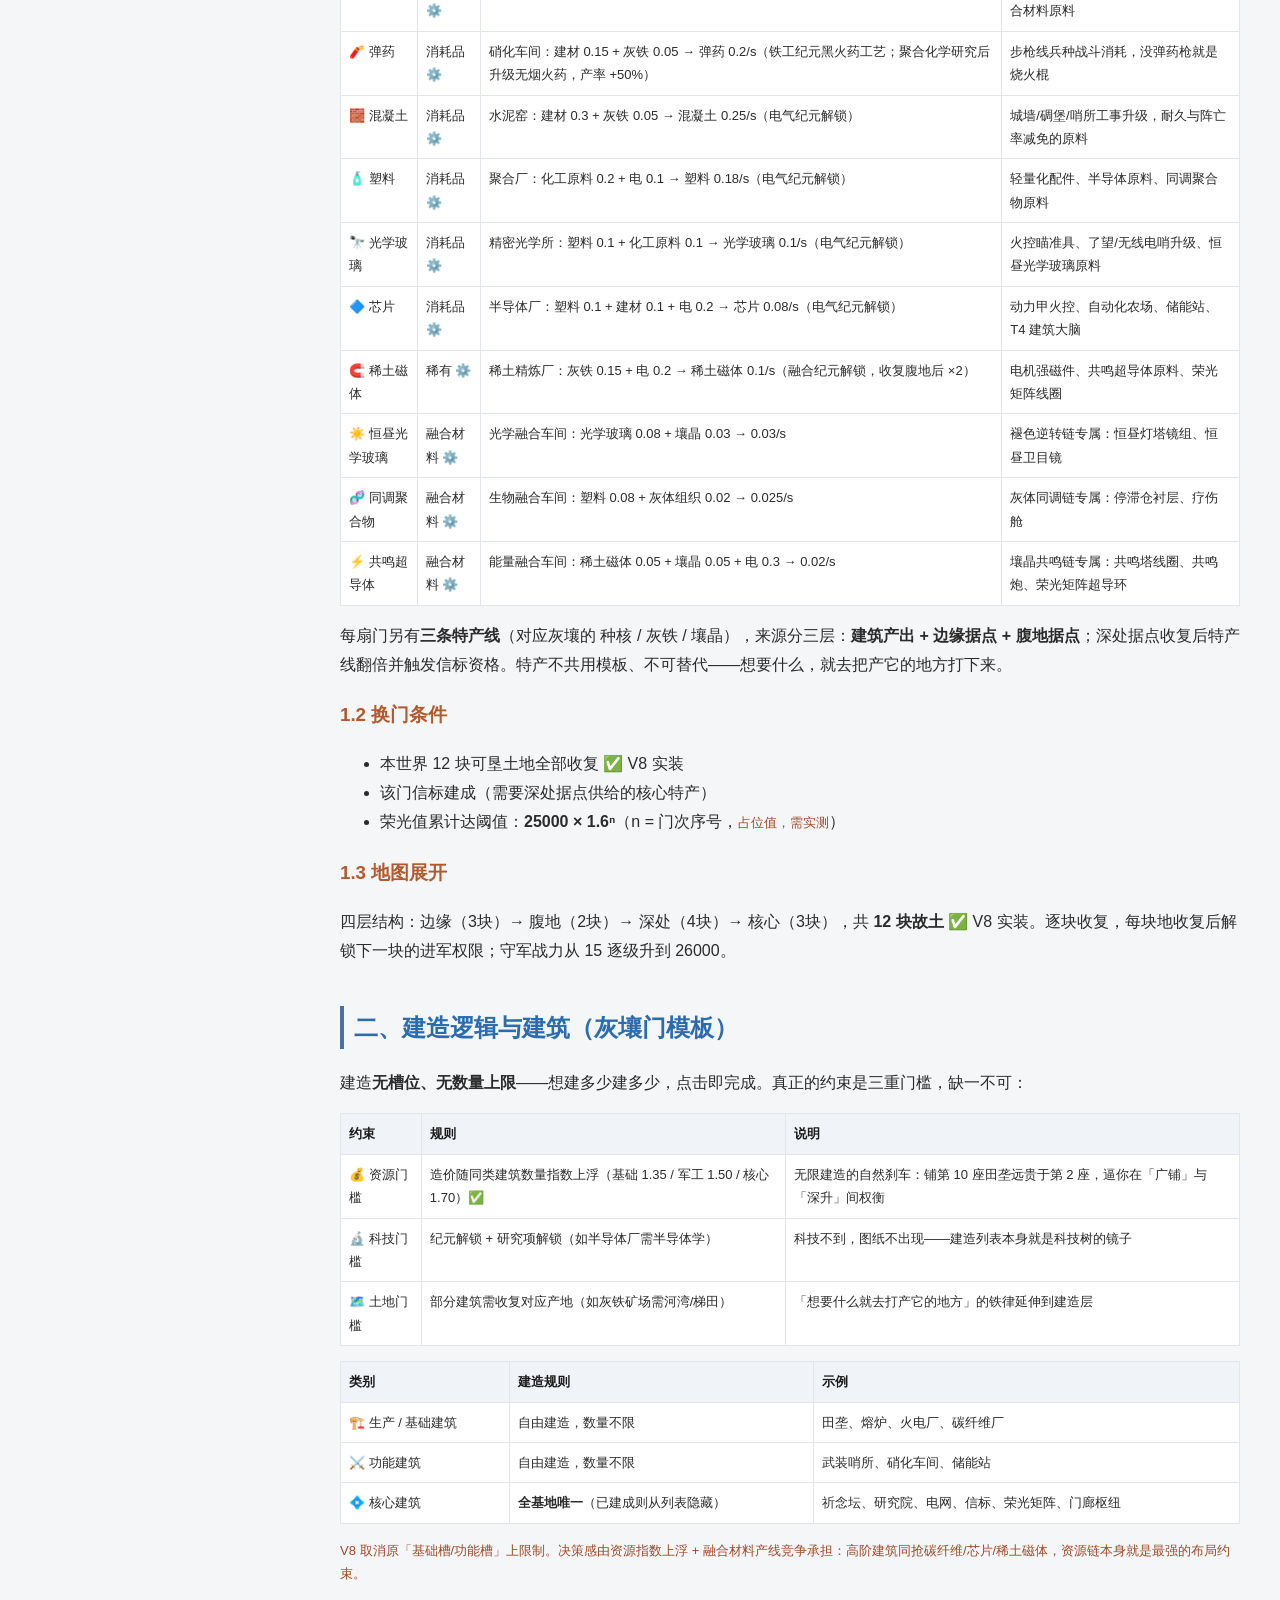
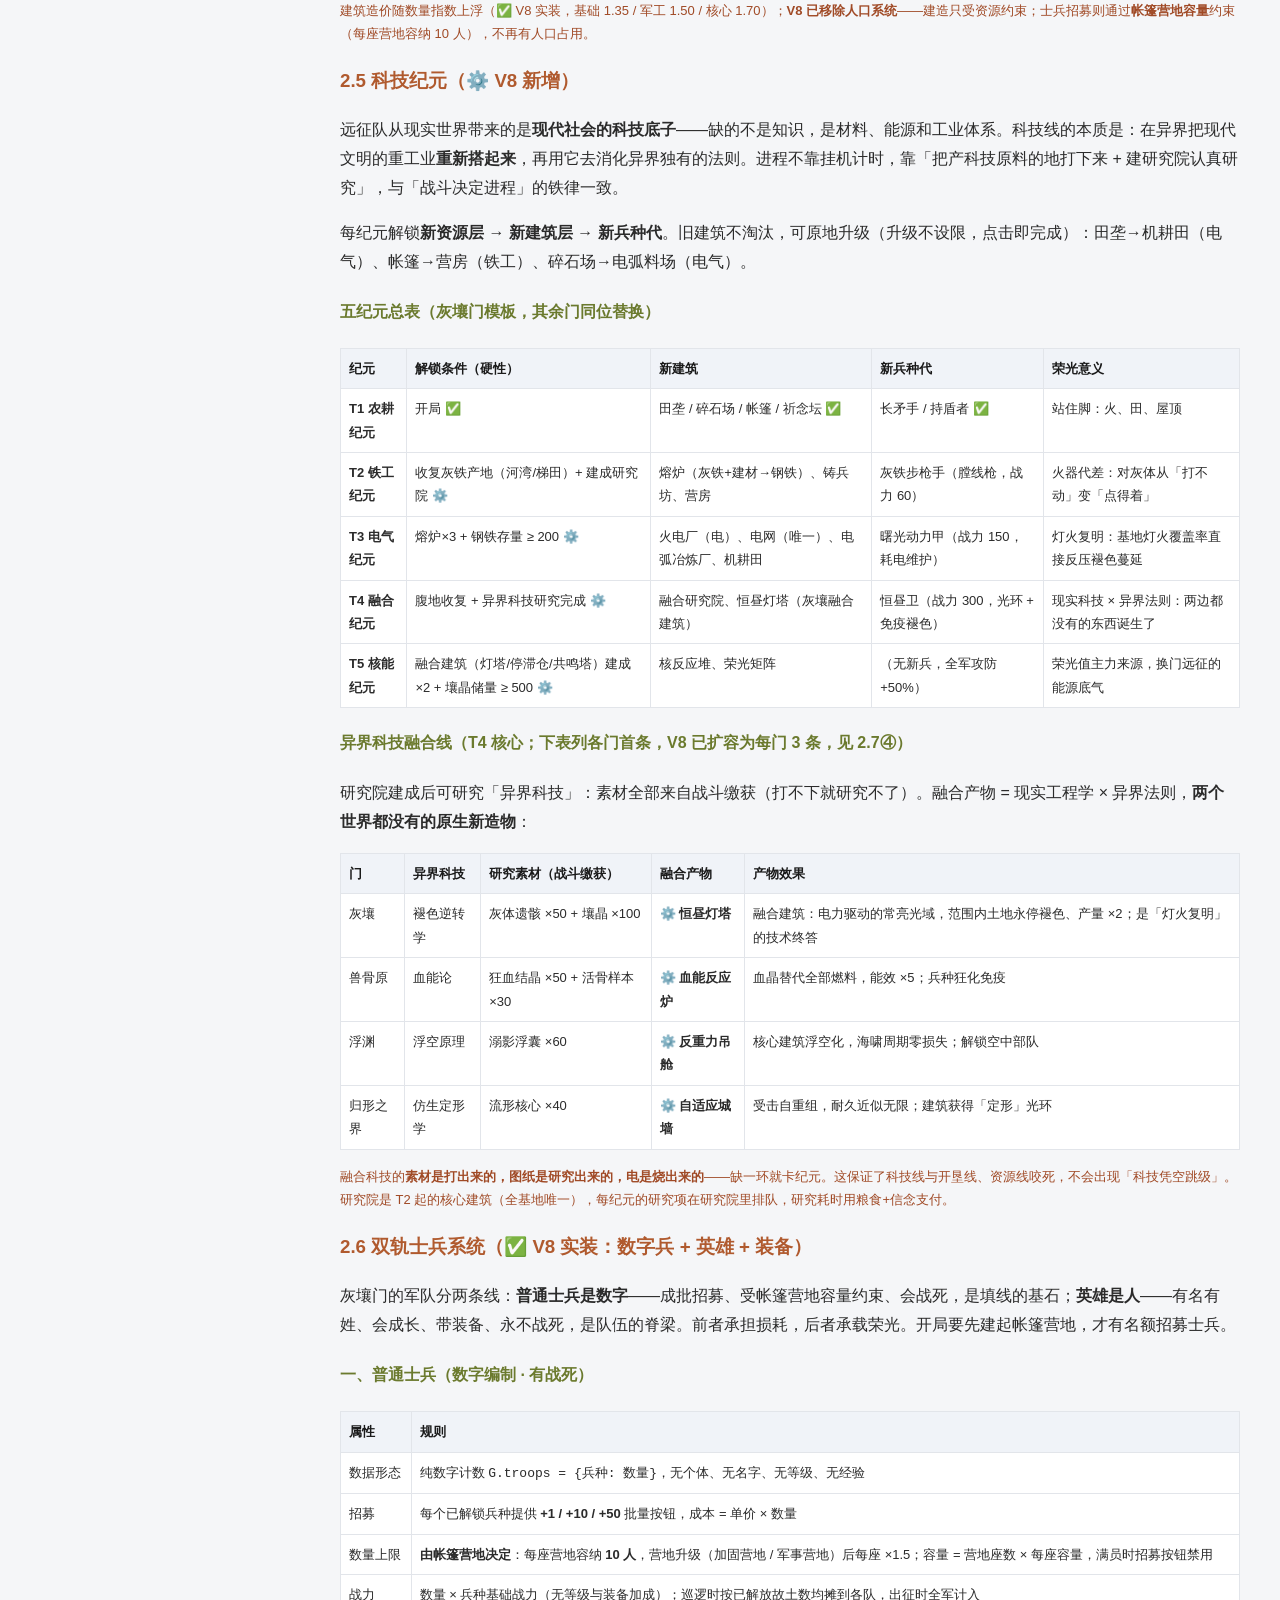
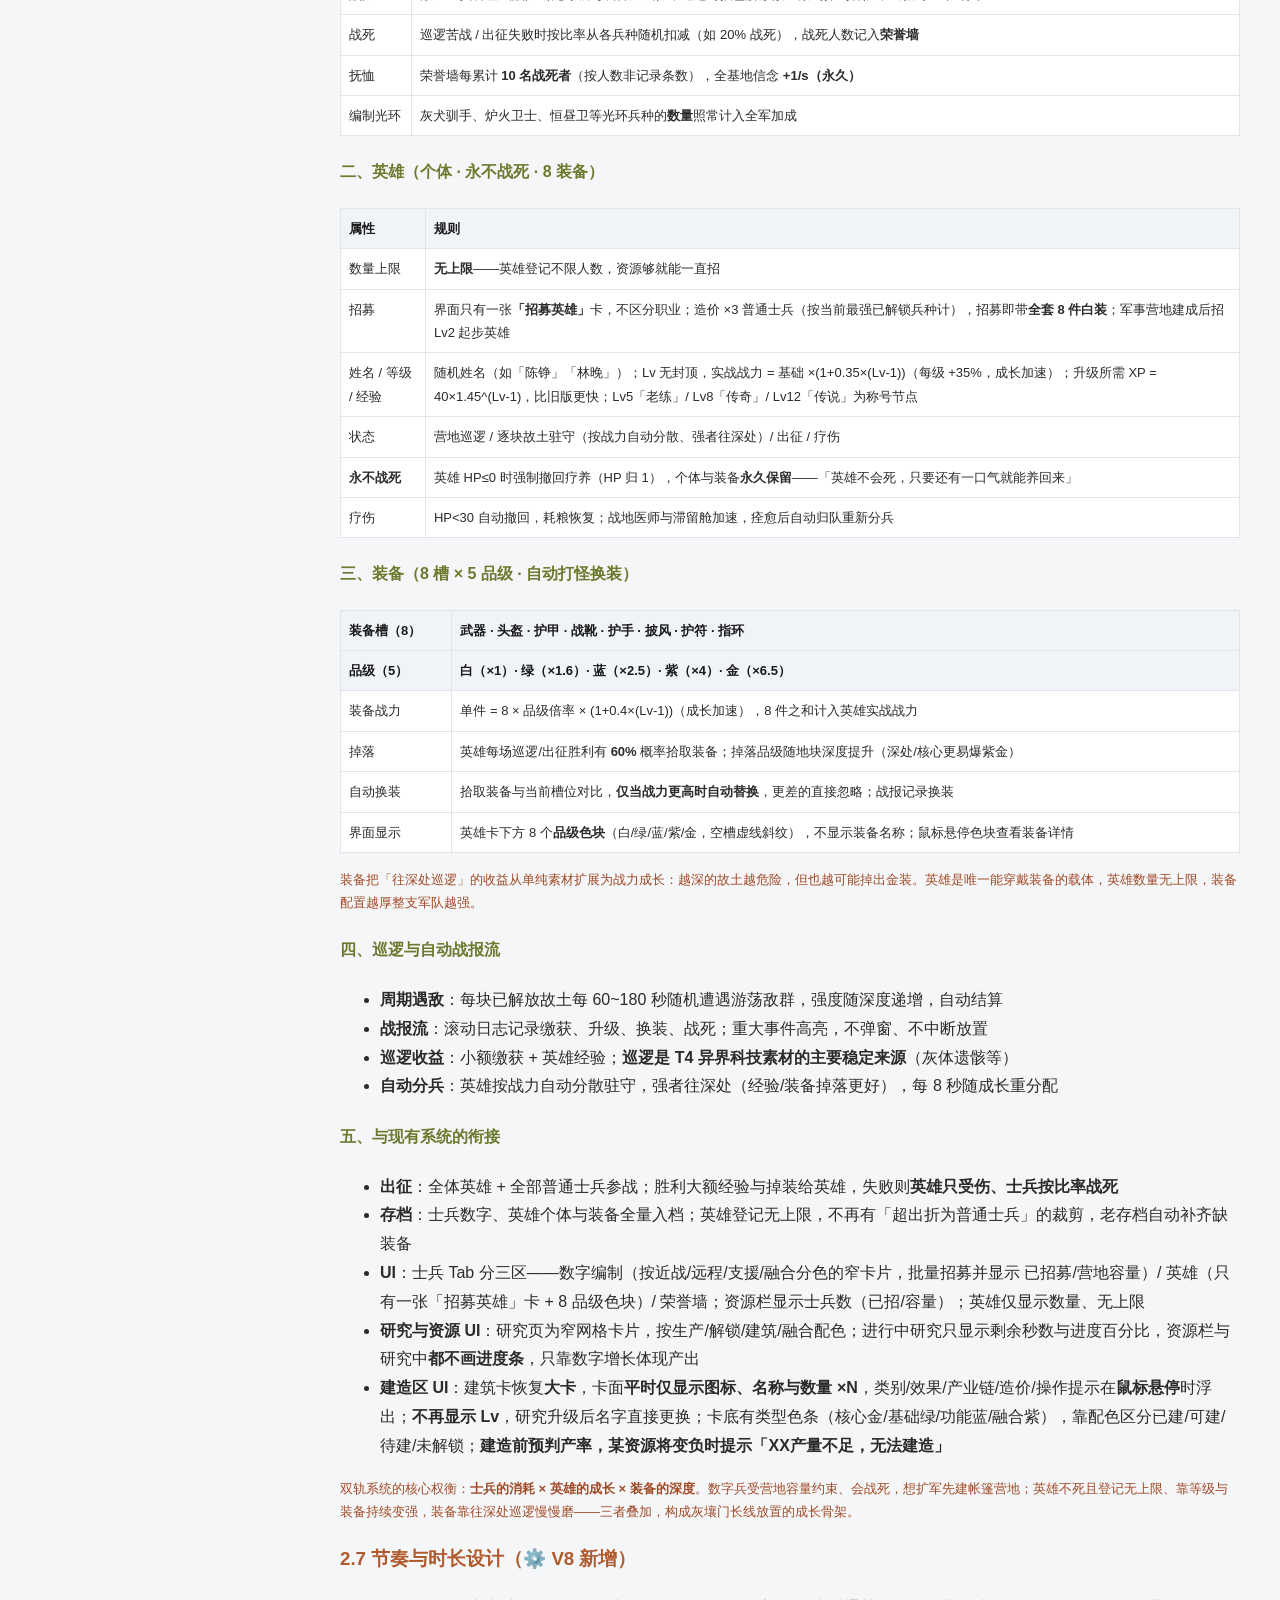
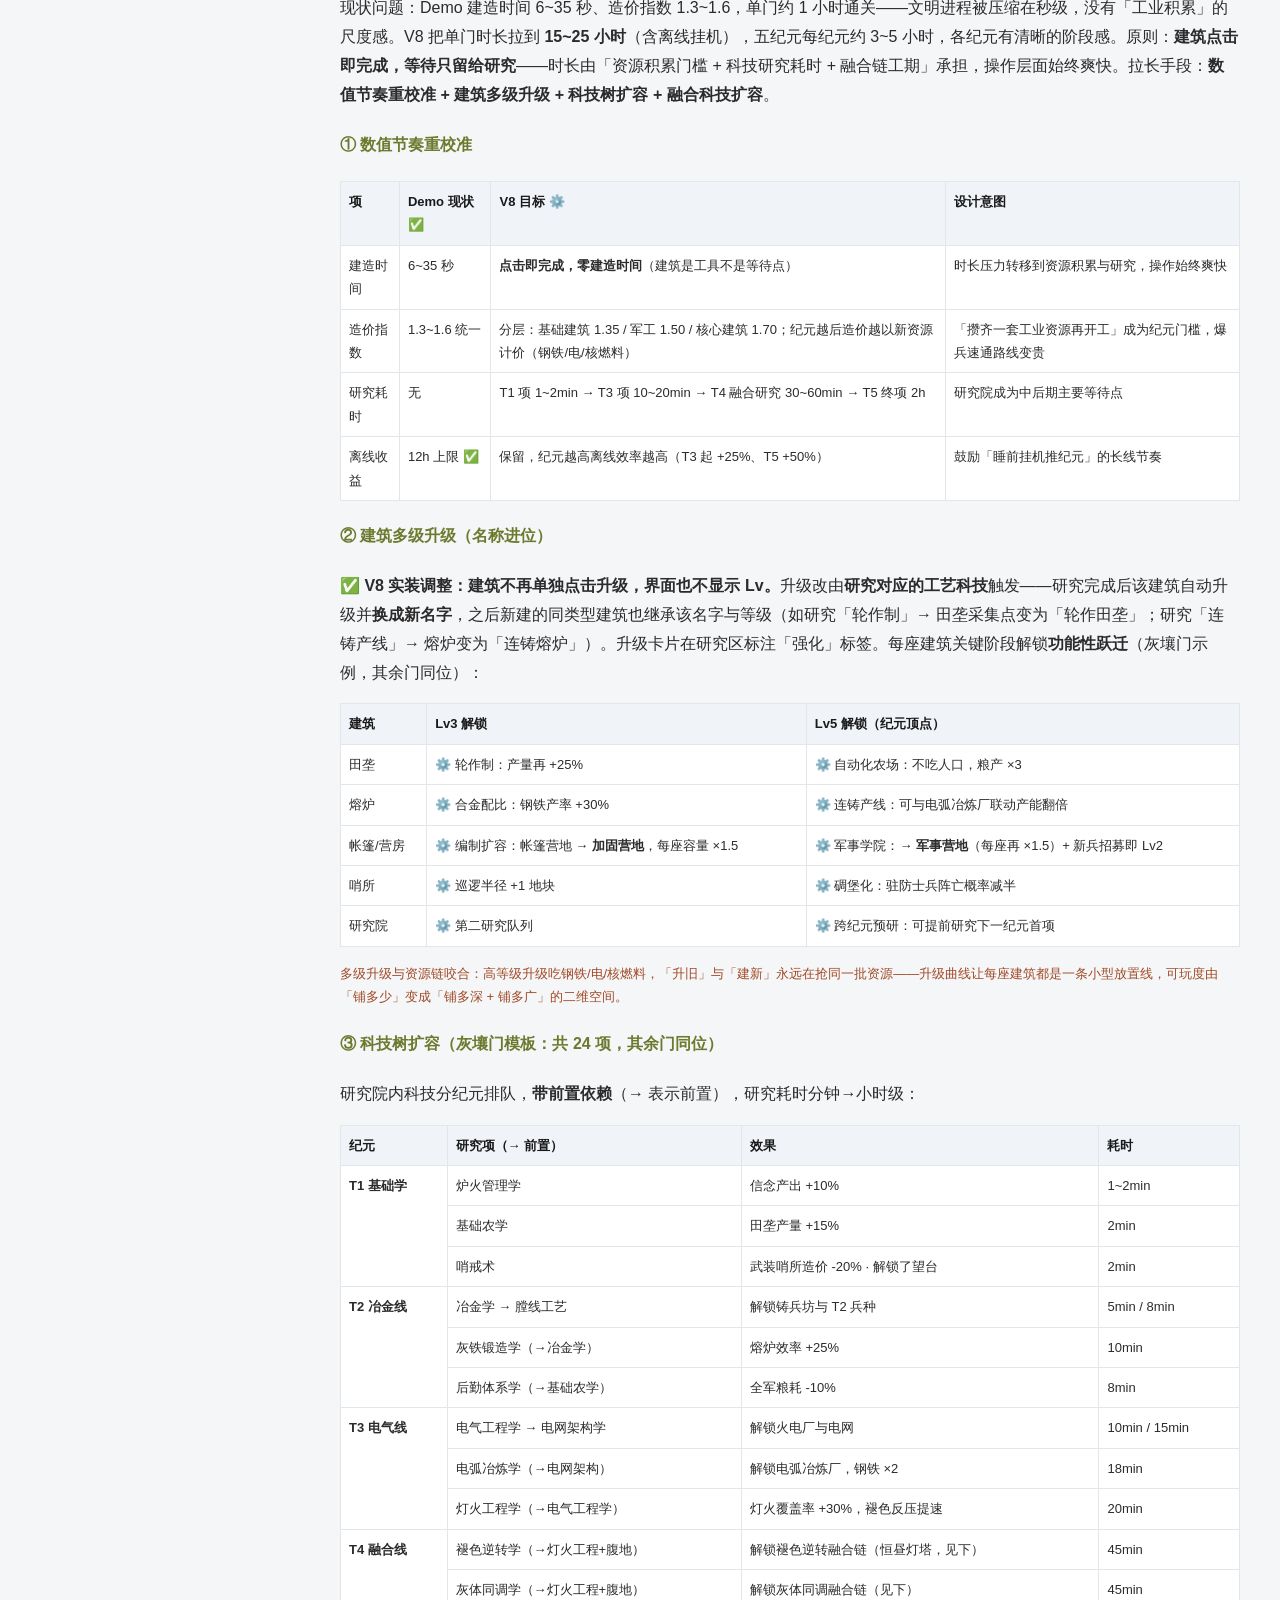
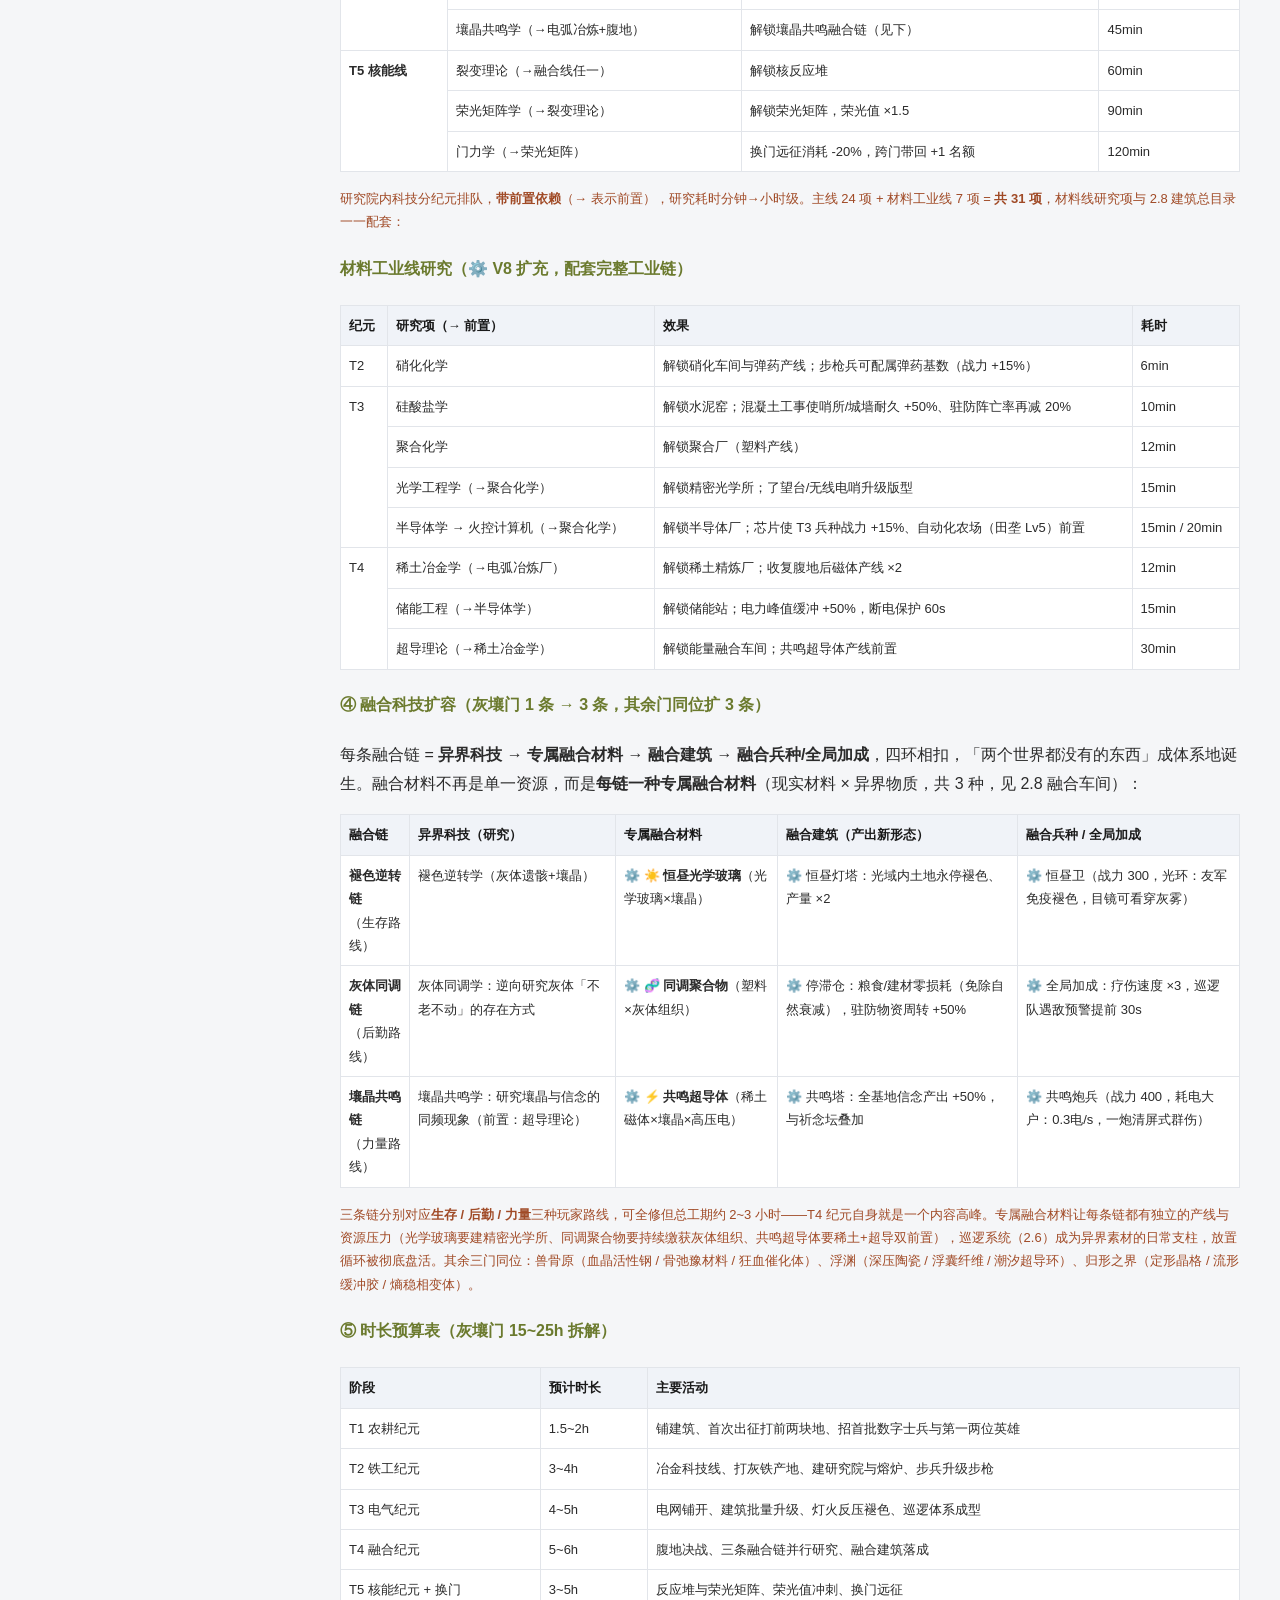
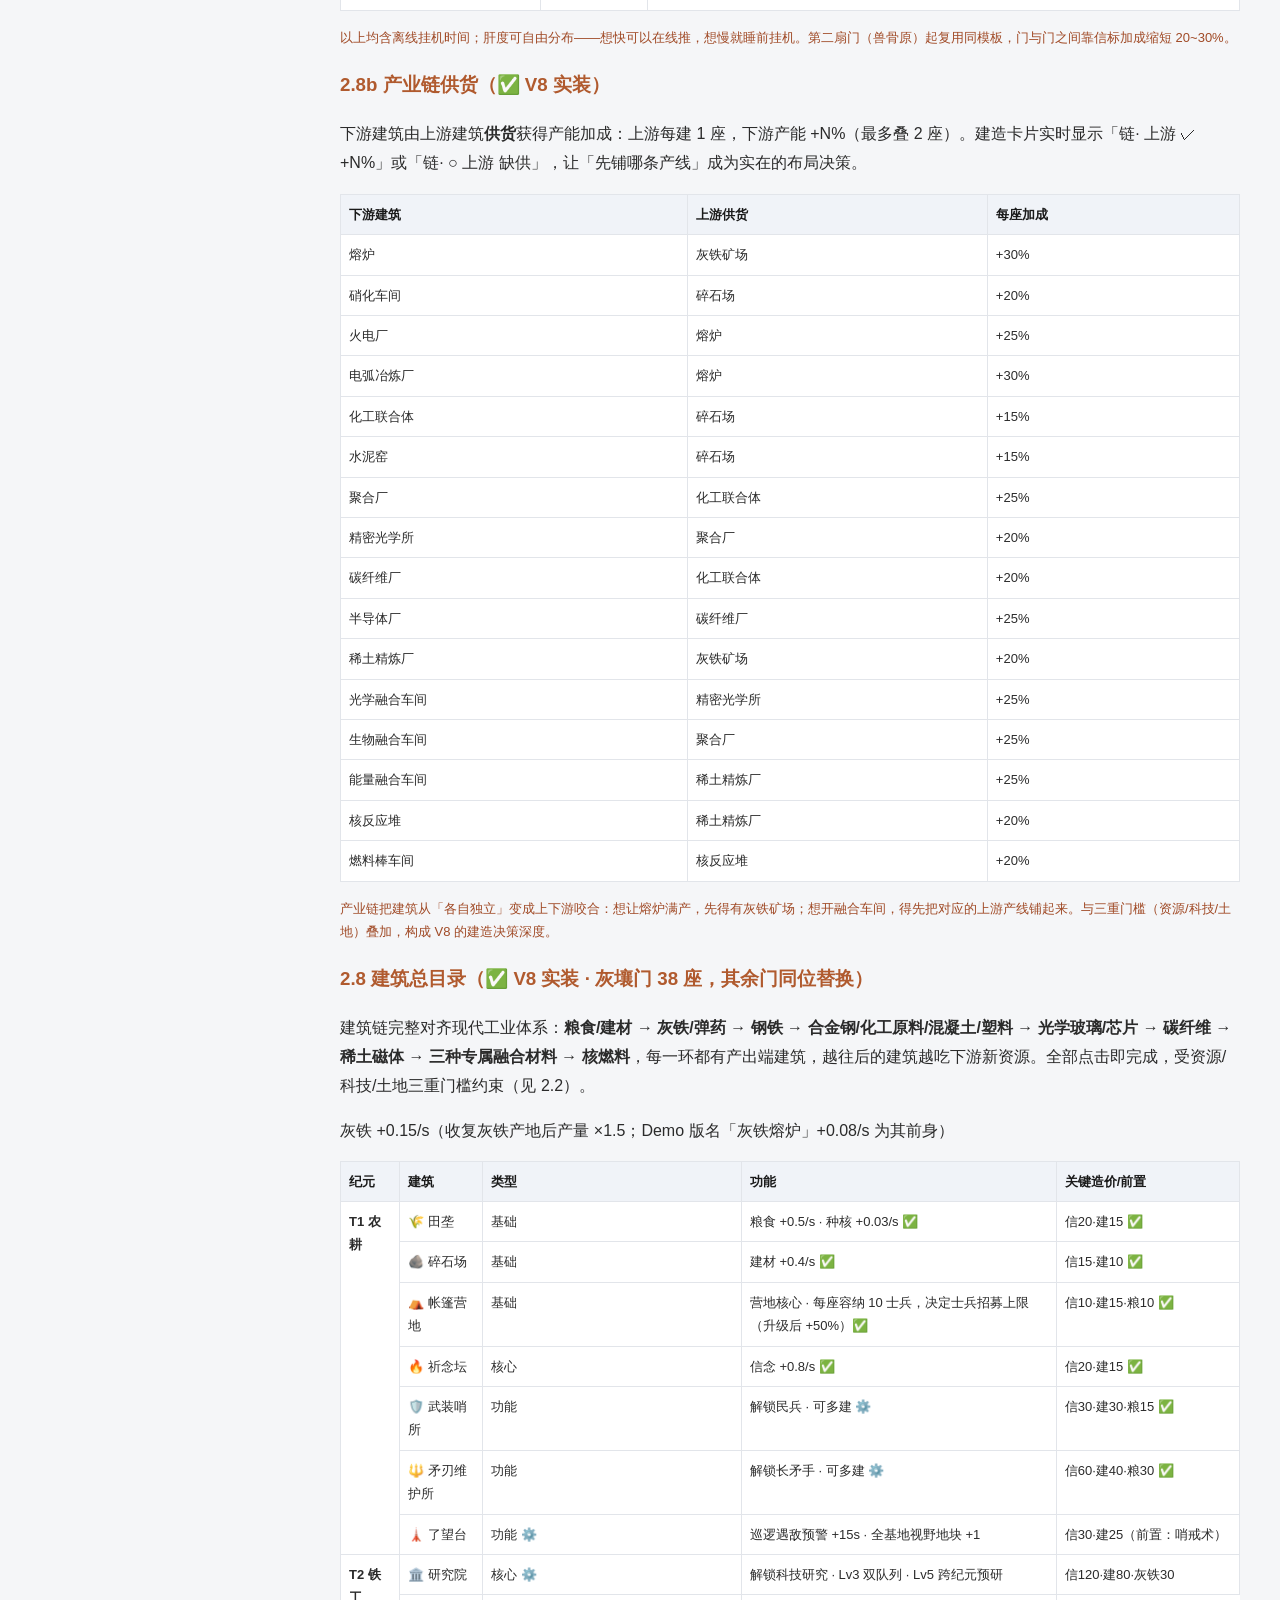
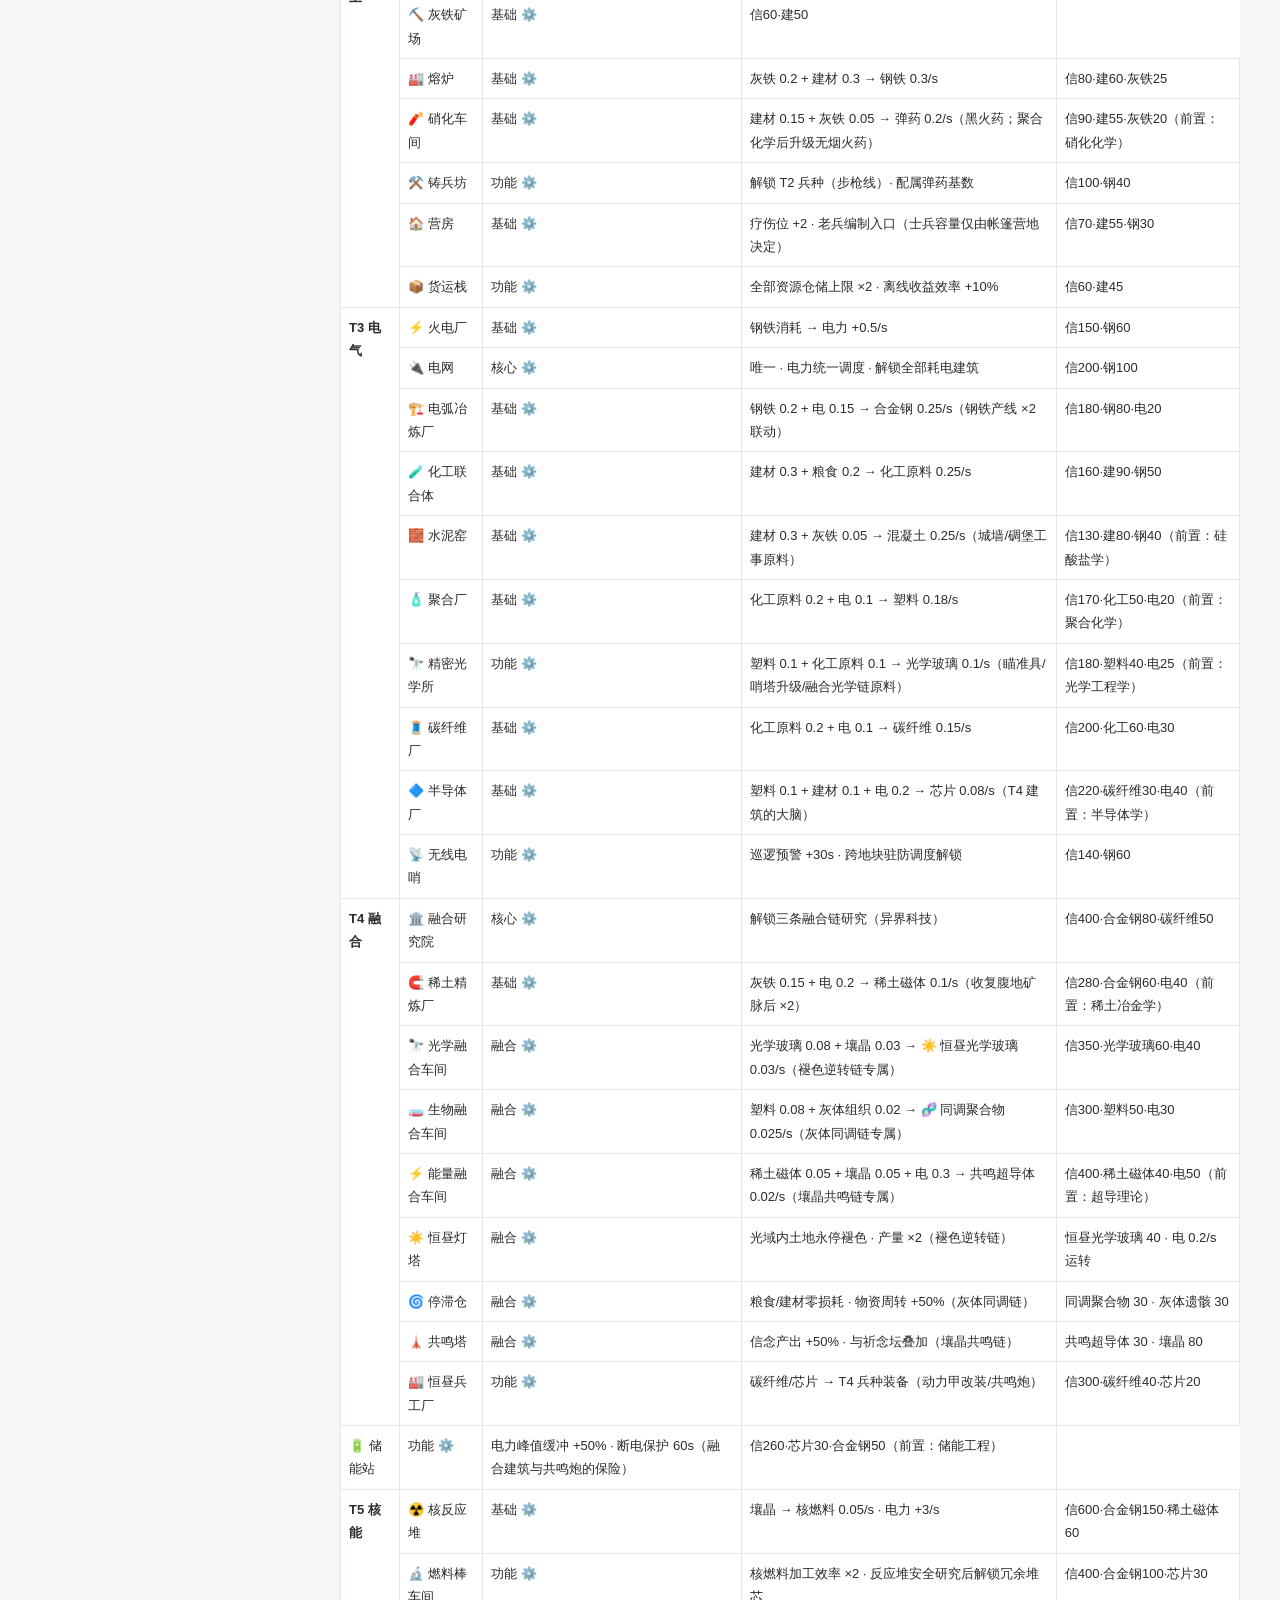
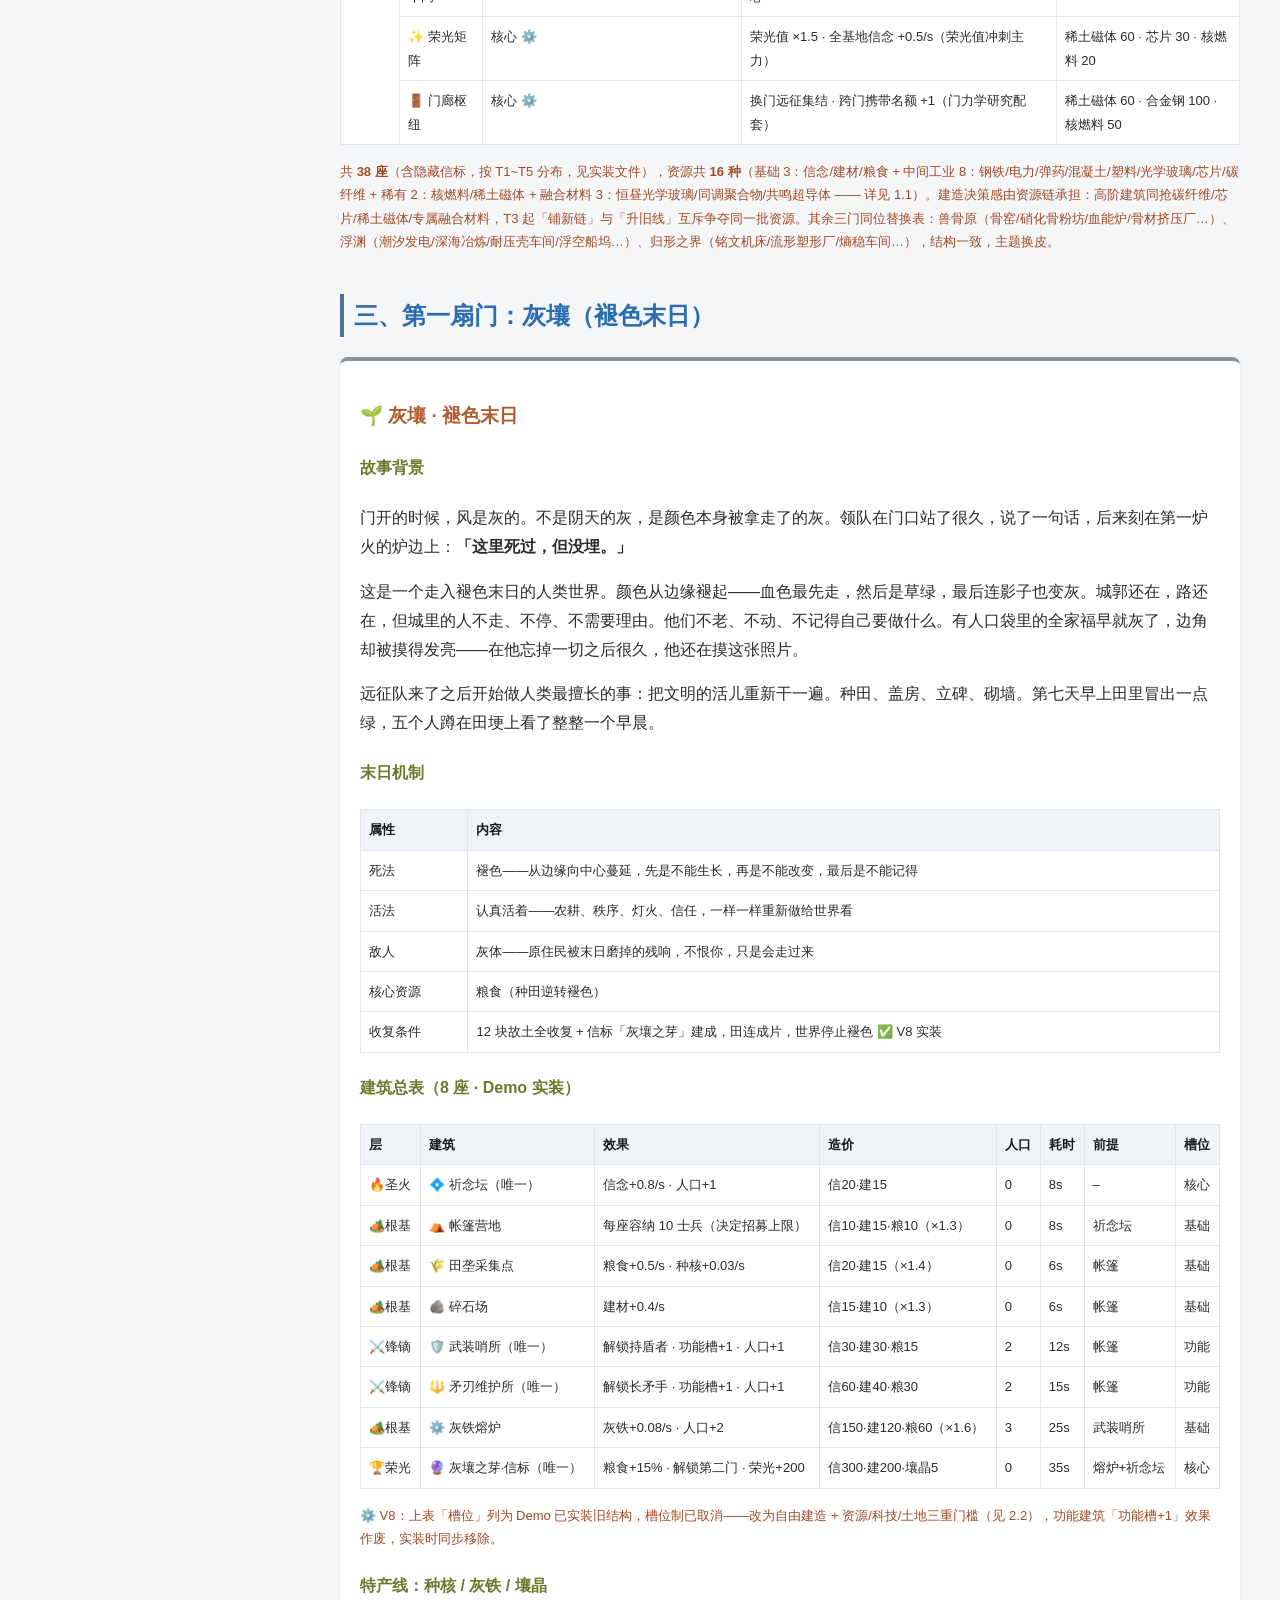
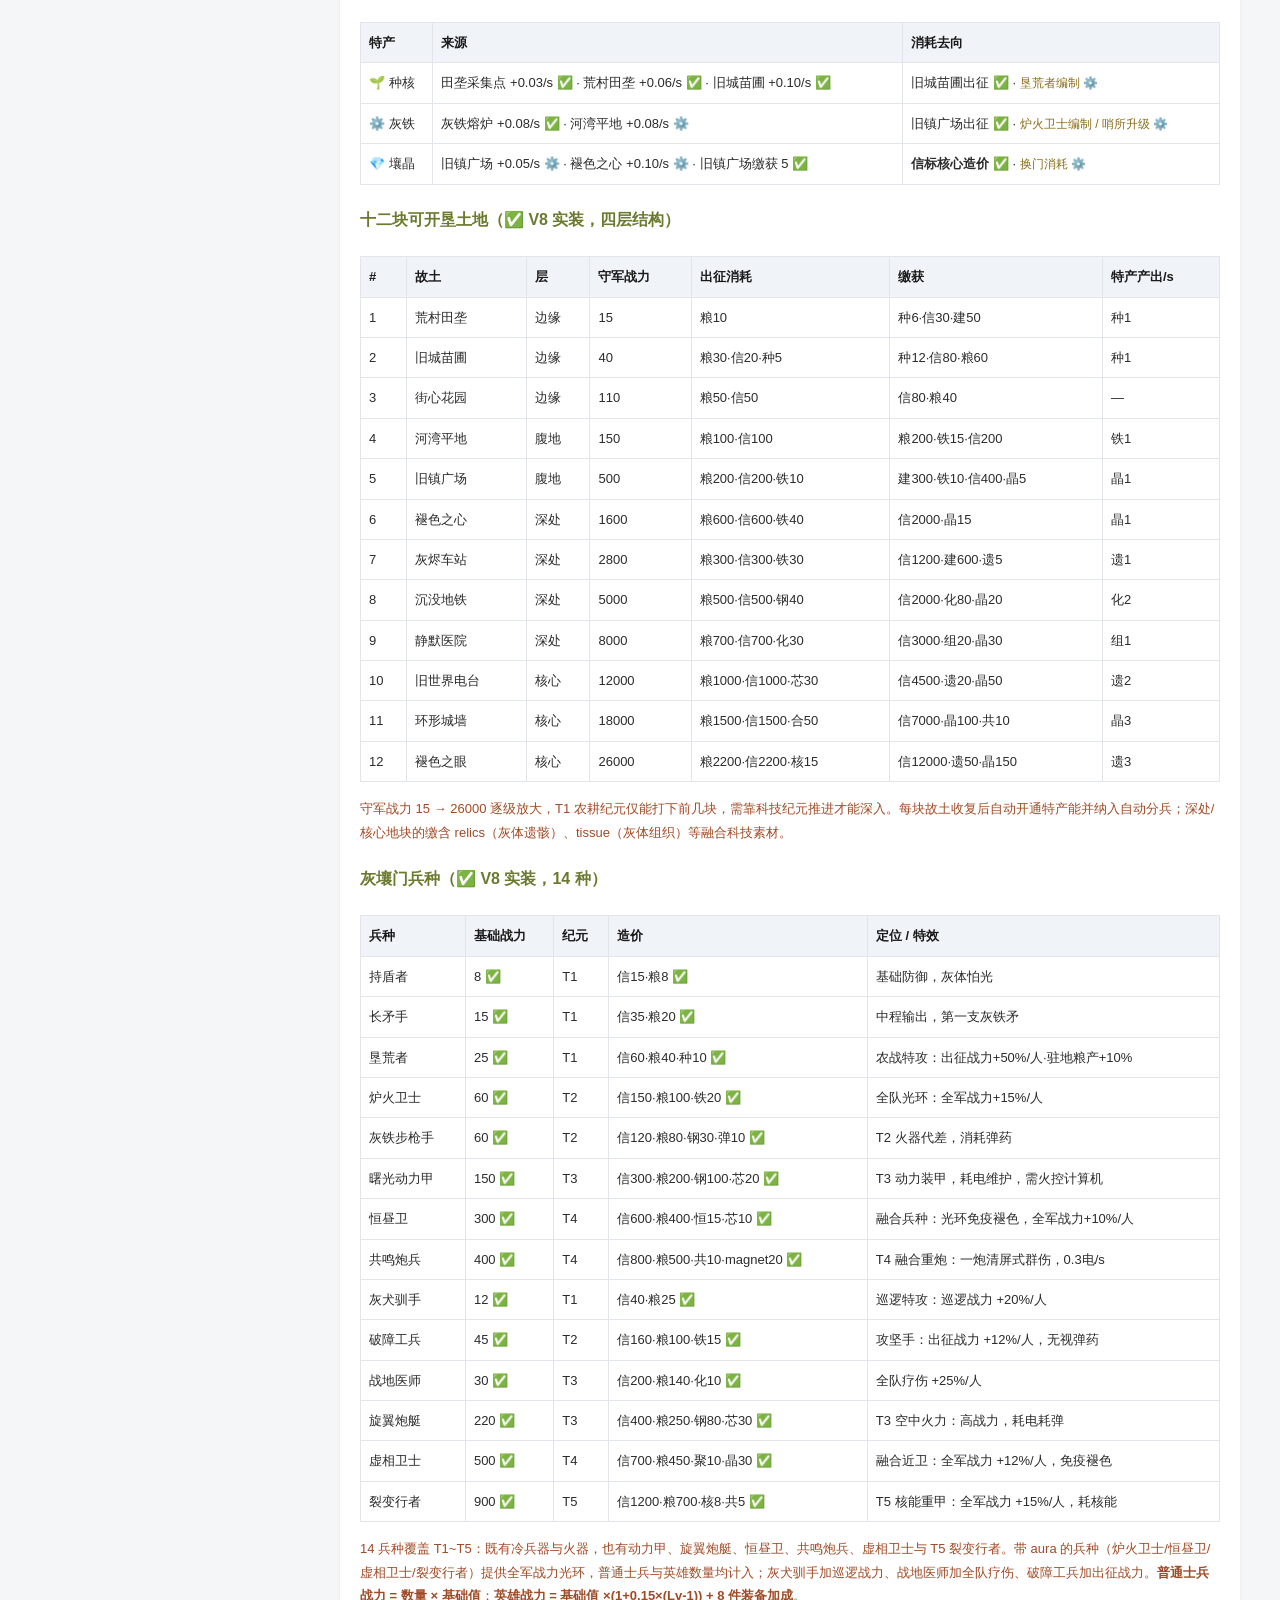
==== commit 4c64f21b: "feat(economy): 建造前净产出拦截防卡死；信念收支平衡；建筑大卡显示数量；三类卡片造型差异化" ====
--- a/梦境回廊-完整设定集-v8.html
+++ b/梦境回廊-完整设定集-v8.html
@@ -75,7 +75,8 @@
 ⑥ <b>信息分流</b>——回廊记事只放故事与主线叙事，资源/战斗事件走事件日志；文案清理（去掉「已建成/人口0/队列」等死数据字样）；<br>
 ⑦ <b>数值整数化</b>——S=1，产出/成本全为每秒整数，大数以 K/M 缩写，无小数；<br>
 ⑧ <b>测试作弊态</b>——输入暗号 `nidemingzi` 开启无限资源/即时研究/无限战力/跳过纪元门槛，关闭时纪元按真实进度回退（测试用，不影响正常存档）；<br>
-⑨ <b>卡片化与纯数字增长</b>——研究与士兵改为<b>窄网格卡片</b>，按生产/解锁/建筑/融合（研究）与近战/远程/支援/融合（士兵）用不同配色区分；资源栏与研究中进行的计时<b>只显示数字</b>，不再画进度条。<br>
+⑨ <b>卡片化与纯数字增长</b>——研究与士兵改为<b>窄网格卡片</b>，按生产/解锁/建筑/融合（研究）与近战/远程/支援/融合（士兵）用不同配色区分；<b>三类卡片造型各异</b>：建筑为「工地铭牌」（底部类型色条）、研究为「档案纸」（顶部色条+装订虚线+圆形图标）、士兵为「军牌」（右下切角+加粗竖条+彩色描边）；建筑卡恢复大卡，卡面只显示图标/名字/<b>数量 ×N</b>，详情悬停浮出；资源栏与研究中进行的计时<b>只显示数字</b>，不再画进度条。<br>
+⑩ <b>信念收支与产量安全</b>——信念是异世界补给：产出有限，<b>士兵 / 英雄 / 每座建筑持续消耗信念</b>维持，军队越大开销越高（保底 +1/s 永不断供）；建造前按满负荷模拟产率，<b>若建成后任一资源净产出变负则提示「产量不足，无法建造」</b>，防止入不敷出抽干库存导致卡死。<br>
 <b>标记约定</b>：<b>✅ = 灰壤门已实装</b>；<b>⚙️ = 设计定稿、暂未实装</b>（主要为其余三扇门与扩展门内容）。V8 世界观仍以 V6 为准（灰壤 / 兽骨原 / 浮渊 / 归形之界），灰壤门以实装为准，其余三门保留完整设定待后续实装。</p>
 
   <h2>一、核心框架</h2>
@@ -90,7 +91,7 @@
   <h3>1.1 资源体系</h3>
   <table>
     <tr><th>资源</th><th>类型</th><th>来源</th><th>用途</th></tr>
-    <tr><td>💠 信念</td><td>货币</td><td>祈念坛每座 +0.8/s；其余建筑每座 +0.12/s；每块已收复土地 +0.5/s ✅</td><td>建造、招募、维护、出征</td></tr>
+    <tr><td>💠 信念</td><td>货币</td><td>基础 +2/s；祈念坛每座 +3/s；每块已收复土地 +6/s；共鸣塔 ×1.5；荣光矩阵 +6/s；<b>士兵 0.5/s·人、英雄 2/s·位、每座建筑 0.3/s 持续消耗</b>（净保底 +1/s）✅</td><td>建造、招募、研究、维护军队</td></tr>
     <tr><td>🧱 建材</td><td>消耗品</td><td>碎石场 +0.4/s；基础自然采集 +0.3/s（防死锁）✅</td><td>建筑升级、修复</td></tr>
     <tr><td>🌾 粮食</td><td>消耗品</td><td>田垄采集点 +0.5/s；基础自然采集 +0.15/s（防死锁）✅</td><td>人口维持、兵种补给、出征军费</td></tr>
     <tr><td>🔩 钢铁</td><td>消耗品 ⚙️</td><td>熔炉：灰铁 0.2/s + 建材 0.3/s → 钢铁 0.3/s（铁工纪元解锁）</td><td>军工建筑、T2+ 兵种、电网基建</td></tr>
@@ -172,7 +173,7 @@
     <tr><td>数量上限</td><td><b>由帐篷营地决定</b>：每座营地容纳 <b>10 人</b>，营地升级（加固营地 / 军事营地）后每座 ×1.5；容量 = 营地座数 × 每座容量，满员时招募按钮禁用</td></tr>
     <tr><td>战力</td><td>数量 × 兵种基础战力（无等级与装备加成）；巡逻时按已解放故土数均摊到各队，出征时全军计入</td></tr>
     <tr><td>战死</td><td>巡逻苦战 / 出征失败时按比率从各兵种随机扣减（如 20% 战死），战死人数记入<b>荣誉墙</b></td></tr>
-    <tr><td>抚恤</td><td>荣誉墙每累计 <b>5 名战死者</b>（按人数非记录条数），全基地信念 <b>+1/s（永久）</b></td></tr>
+    <tr><td>抚恤</td><td>荣誉墙每累计 <b>10 名战死者</b>（按人数非记录条数），全基地信念 <b>+1/s（永久）</b></td></tr>
     <tr><td>编制光环</td><td>灰犬驯手、炉火卫士、恒昼卫等光环兵种的<b>数量</b>照常计入全军加成</td></tr>
   </table>
 
@@ -212,7 +213,7 @@
     <li><b>存档</b>：士兵数字、英雄个体与装备全量入档；英雄登记无上限，不再有「超出折为普通士兵」的裁剪，老存档自动补齐缺装备</li>
     <li><b>UI</b>：士兵 Tab 分三区——数字编制（按近战/远程/支援/融合分色的窄卡片，批量招募并显示 已招募/营地容量）/ 英雄（只有一张「招募英雄」卡 + 8 品级色块）/ 荣誉墙；资源栏显示士兵数（已招/容量）；英雄仅显示数量、无上限</li>
     <li><b>研究与资源 UI</b>：研究页为窄网格卡片，按生产/解锁/建筑/融合配色；进行中研究只显示剩余秒数与进度百分比，资源栏与研究中<b>都不画进度条</b>，只靠数字增长体现产出</li>
-    <li><b>建造区 UI</b>：建筑卡<b>平时仅显示图标与名称</b>，数量/类别/效果/产业链/造价/操作提示在<b>鼠标悬停</b>时浮出；<b>不再显示 Lv</b>，研究升级后名字直接更换；靠卡片配色区分已建/可建/待建/未解锁</li>
+    <li><b>建造区 UI</b>：建筑卡恢复<b>大卡</b>，卡面<b>平时仅显示图标、名称与数量 ×N</b>，类别/效果/产业链/造价/操作提示在<b>鼠标悬停</b>时浮出；<b>不再显示 Lv</b>，研究升级后名字直接更换；卡底有类型色条（核心金/基础绿/功能蓝/融合紫），靠配色区分已建/可建/待建/未解锁；<b>建造前预判产率，某资源将变负时提示「XX产量不足，无法建造」</b></li>
   </ul>
   <p class="note">双轨系统的核心权衡：<b>士兵的消耗 × 英雄的成长 × 装备的深度</b>。数字兵受营地容量约束、会战死，想扩军先建帐篷营地；英雄不死且登记无上限、靠等级与装备持续变强，装备靠往深处巡逻慢慢磨——三者叠加，构成灰壤门长线放置的成长骨架。</p>
 
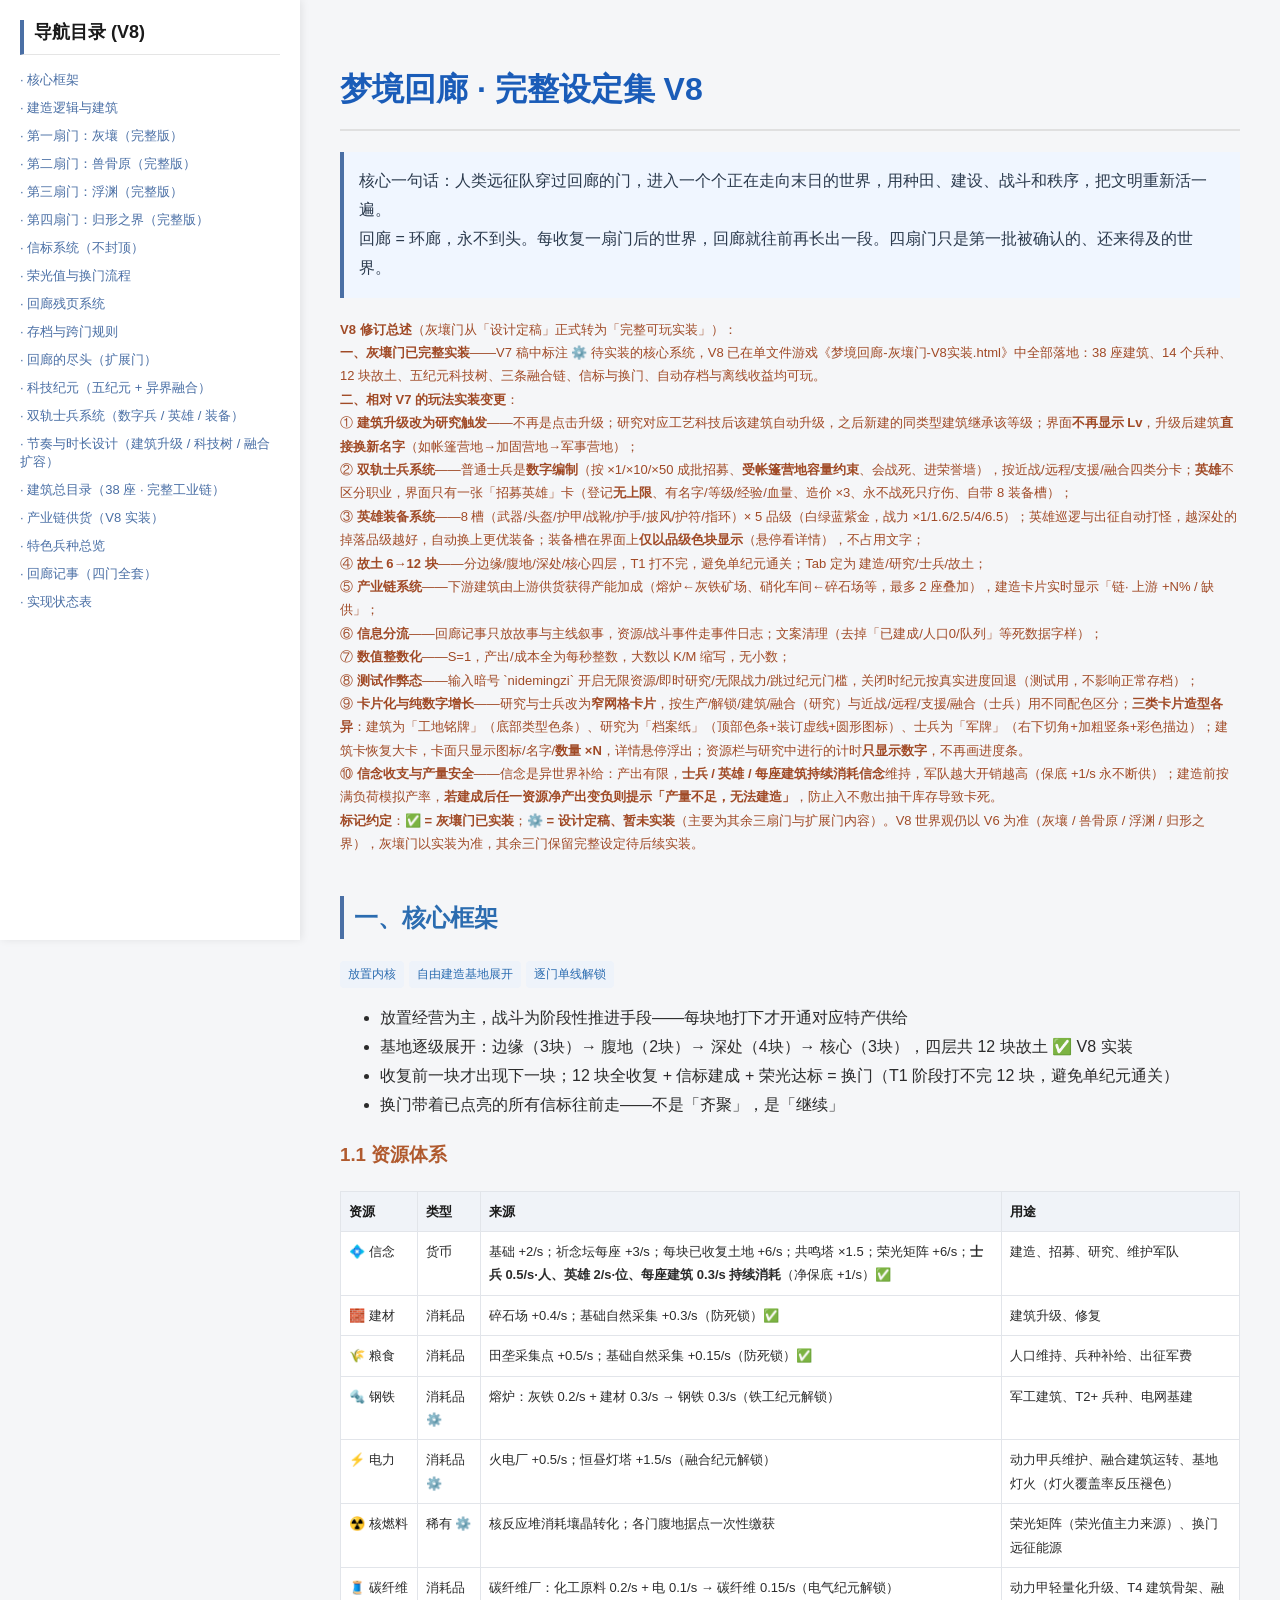
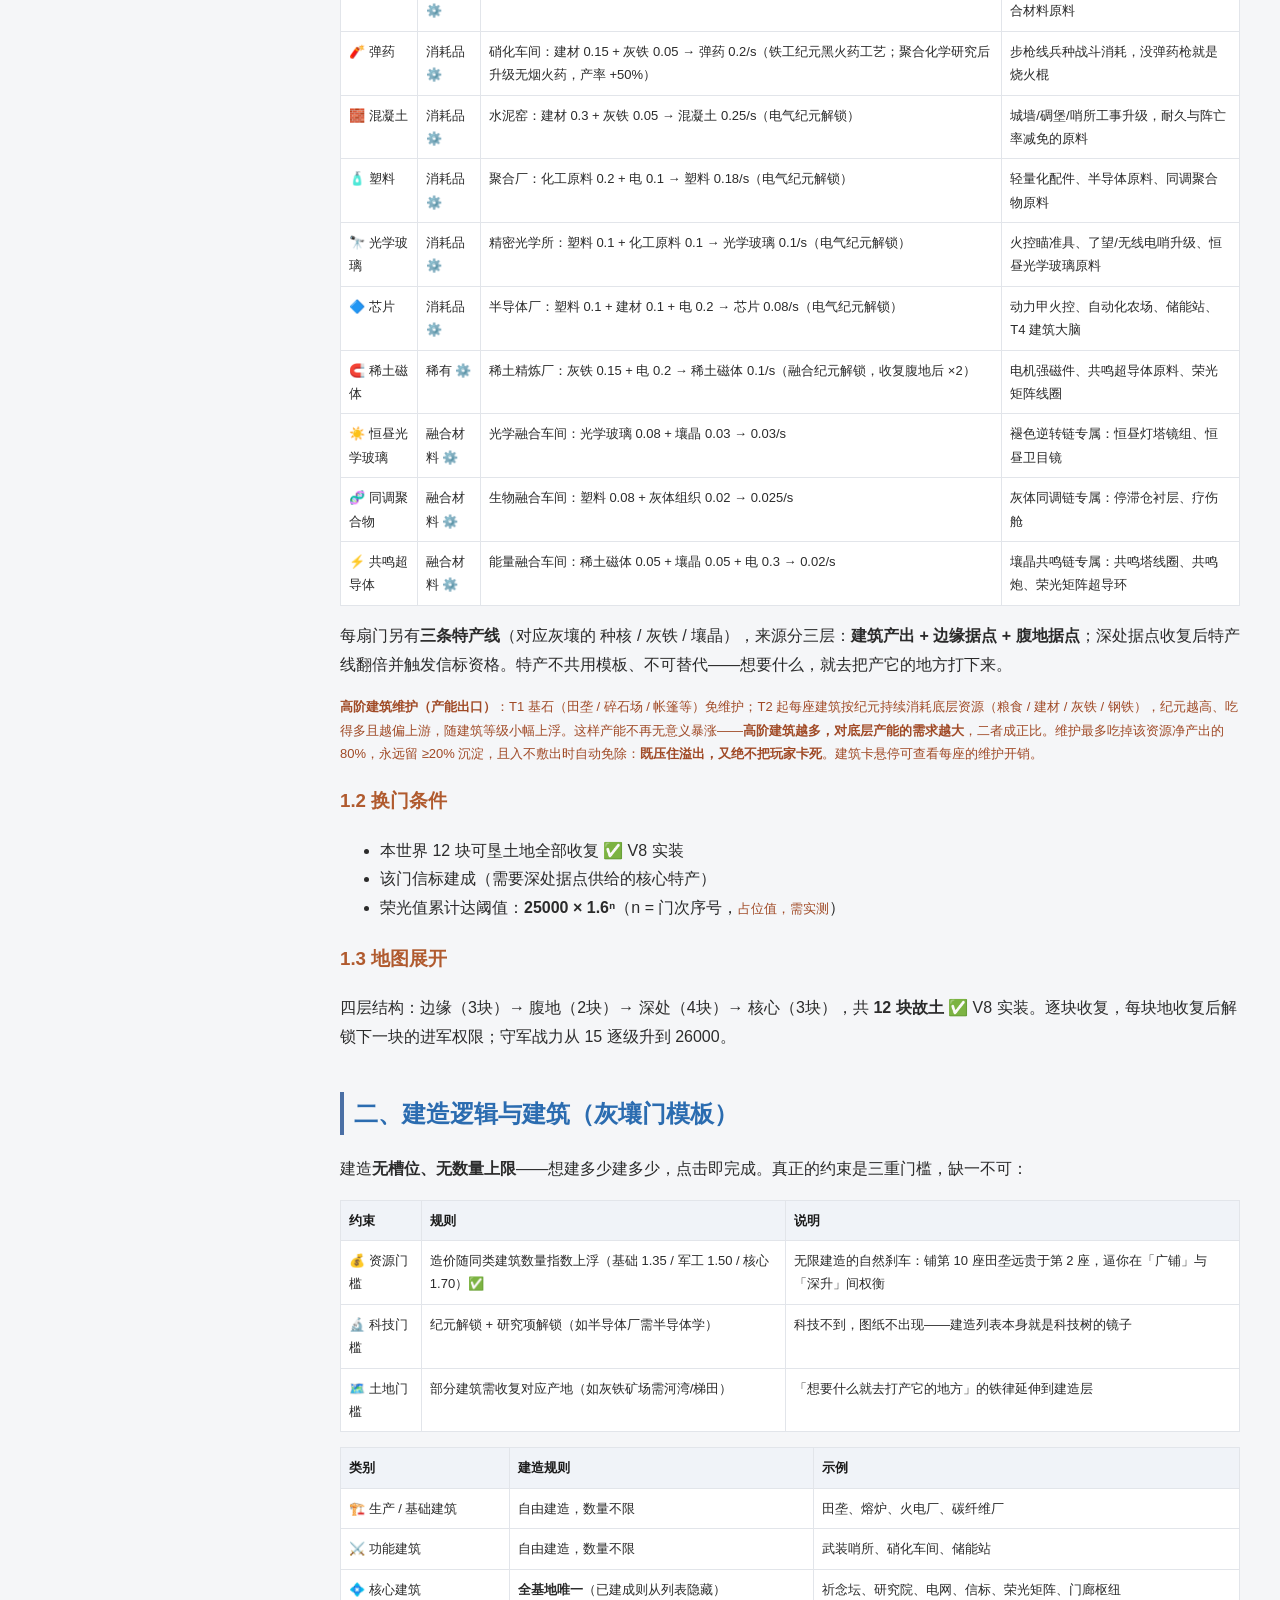
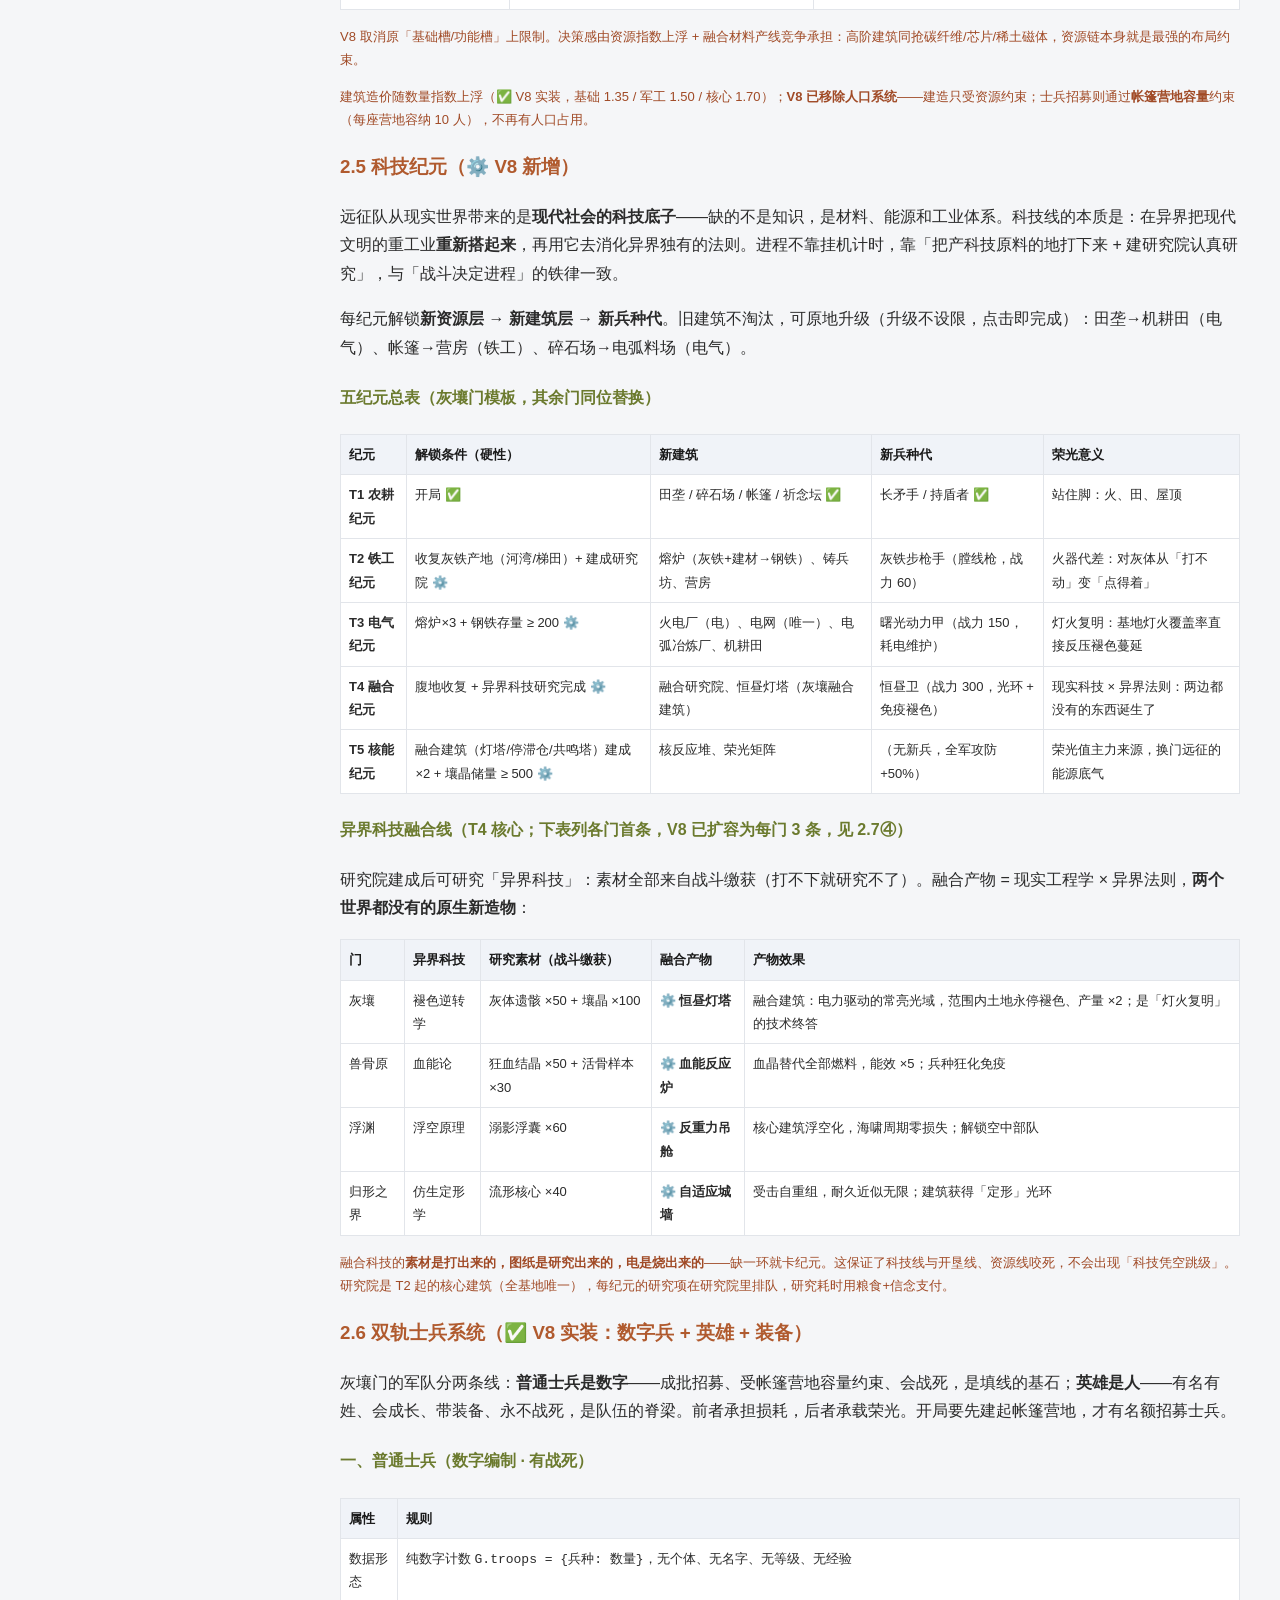
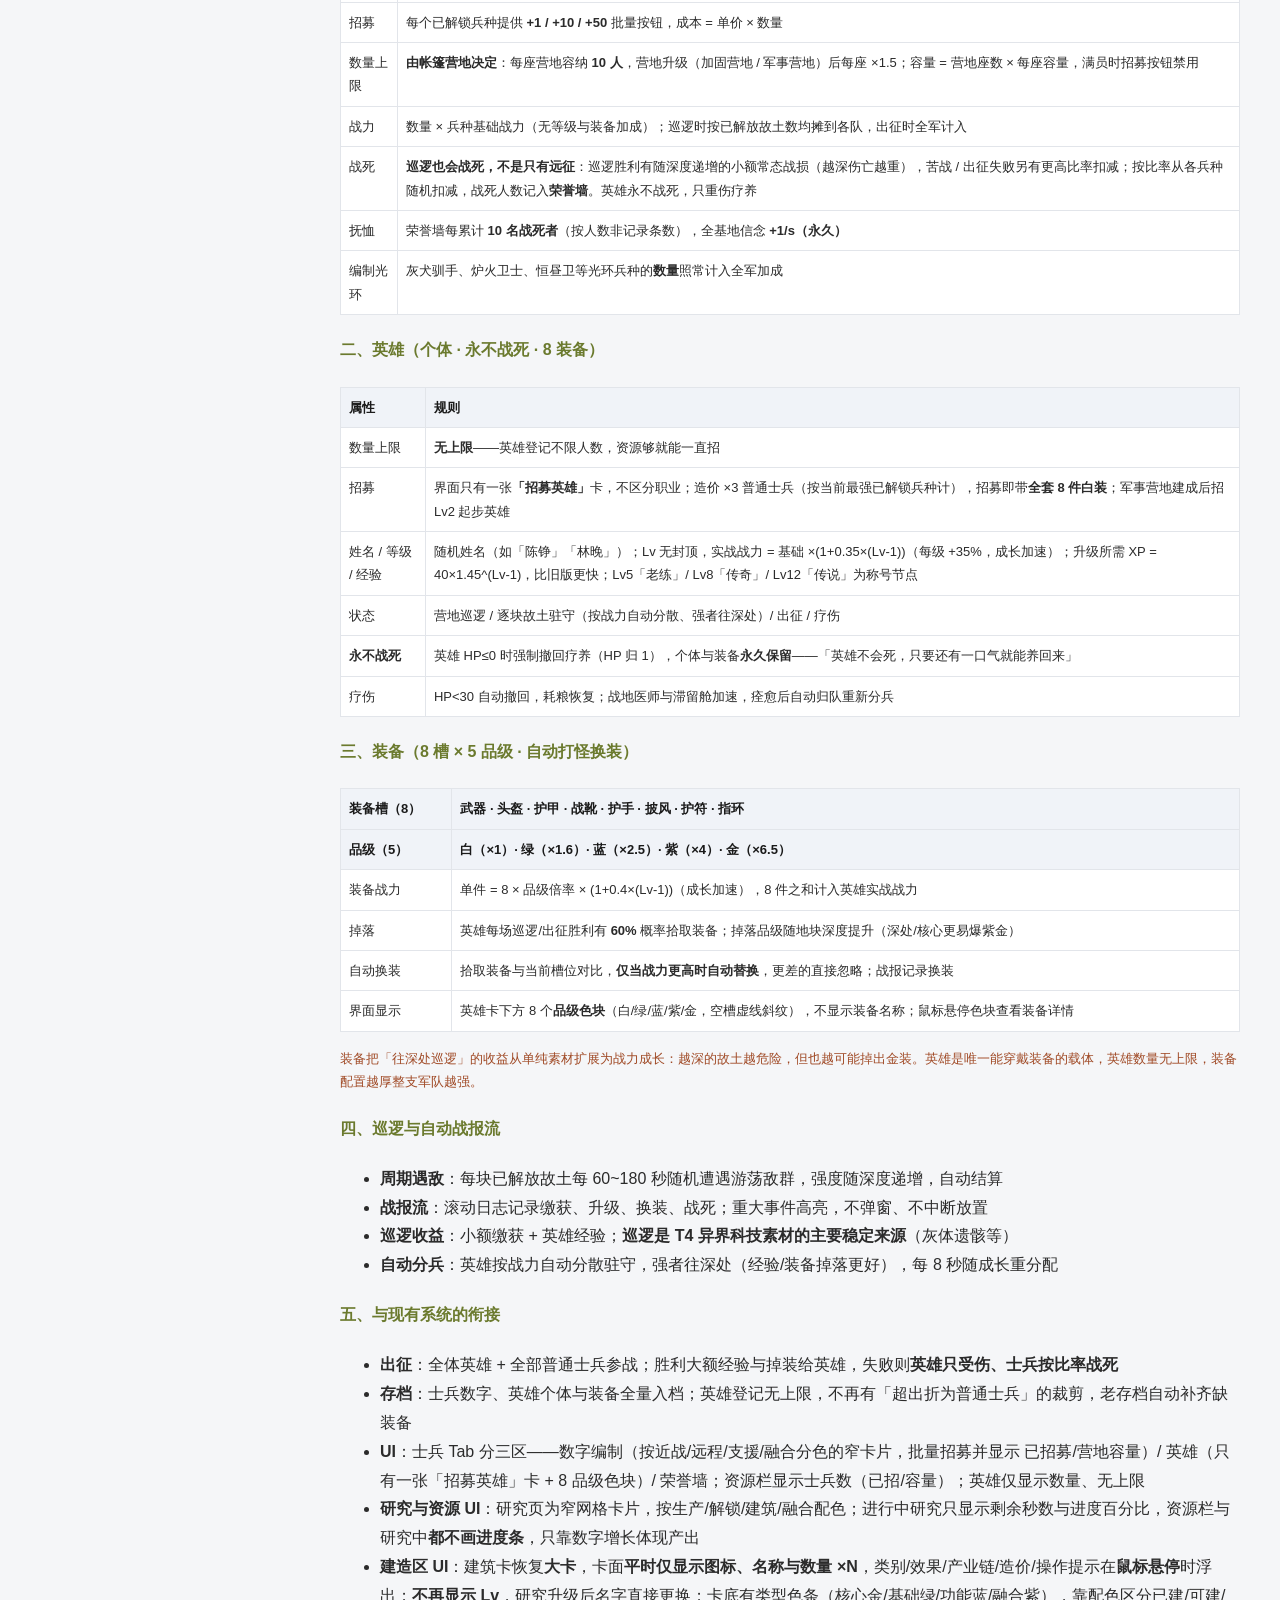
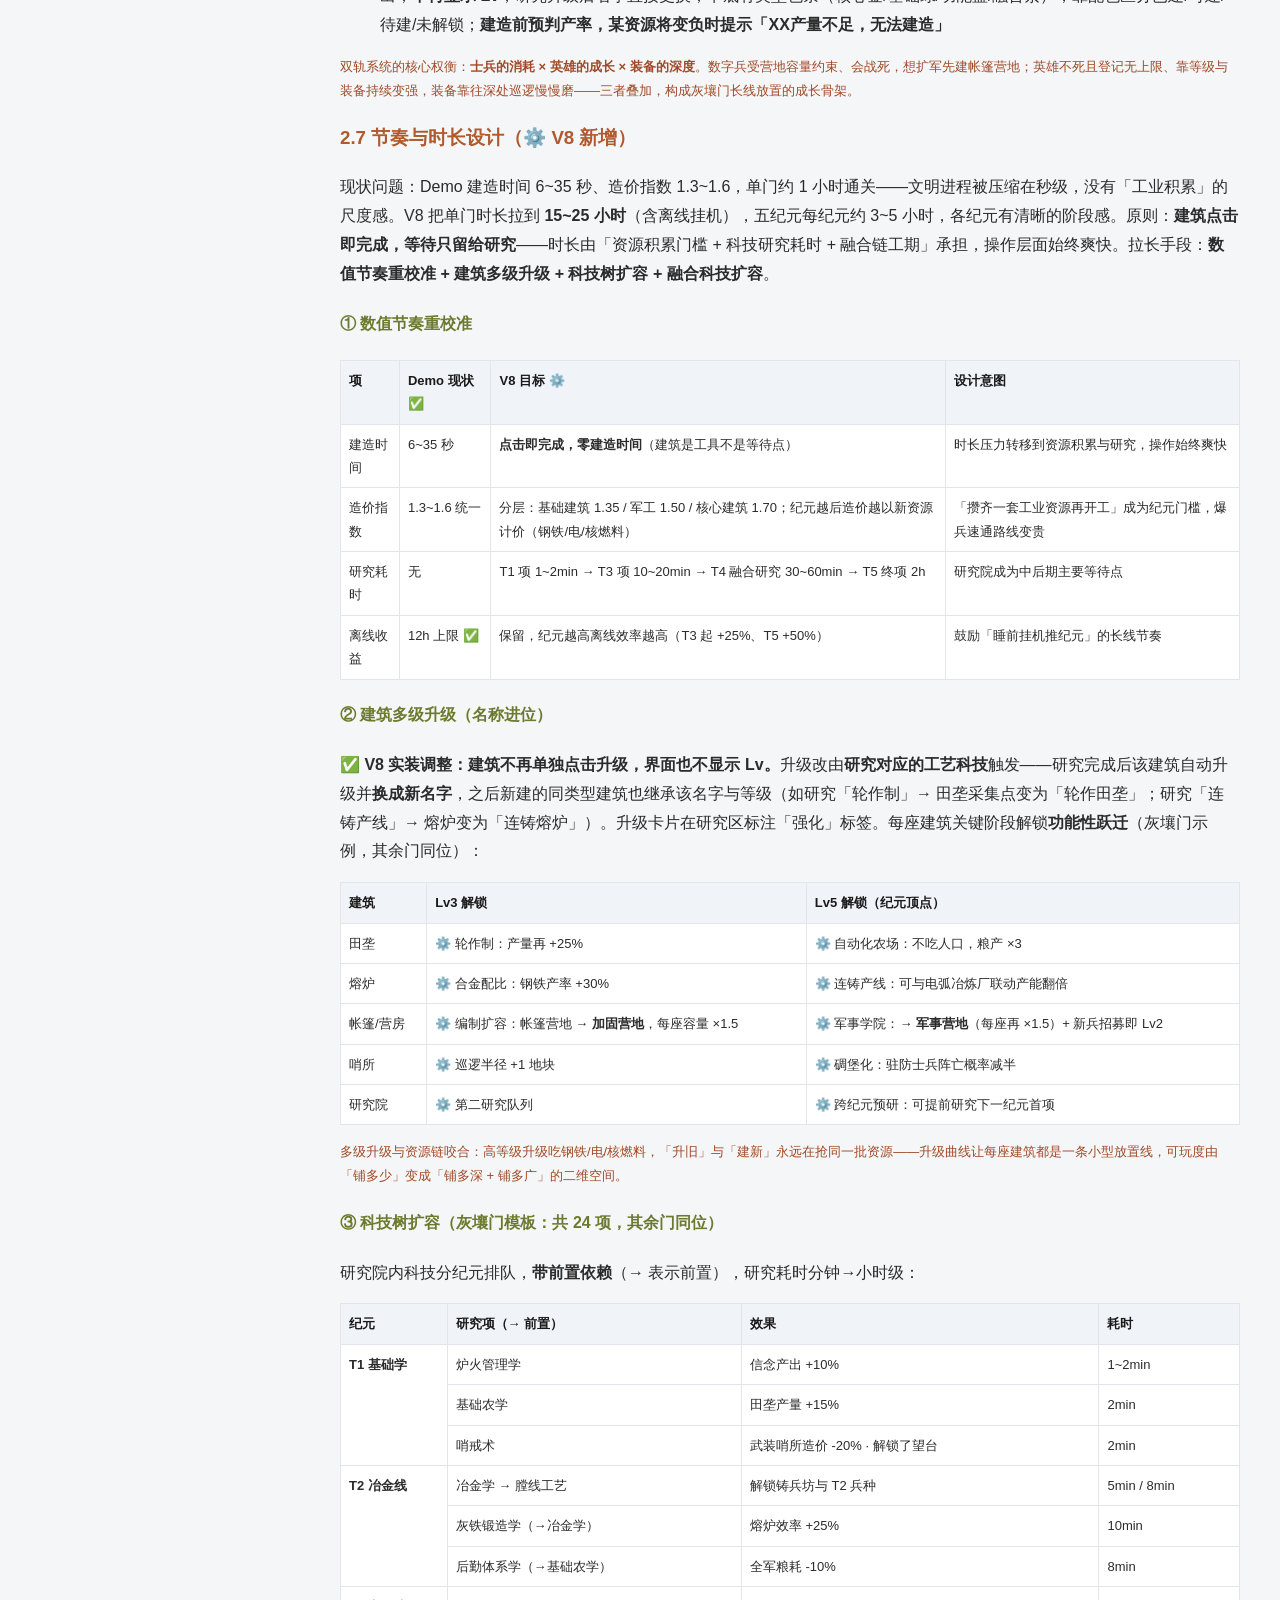
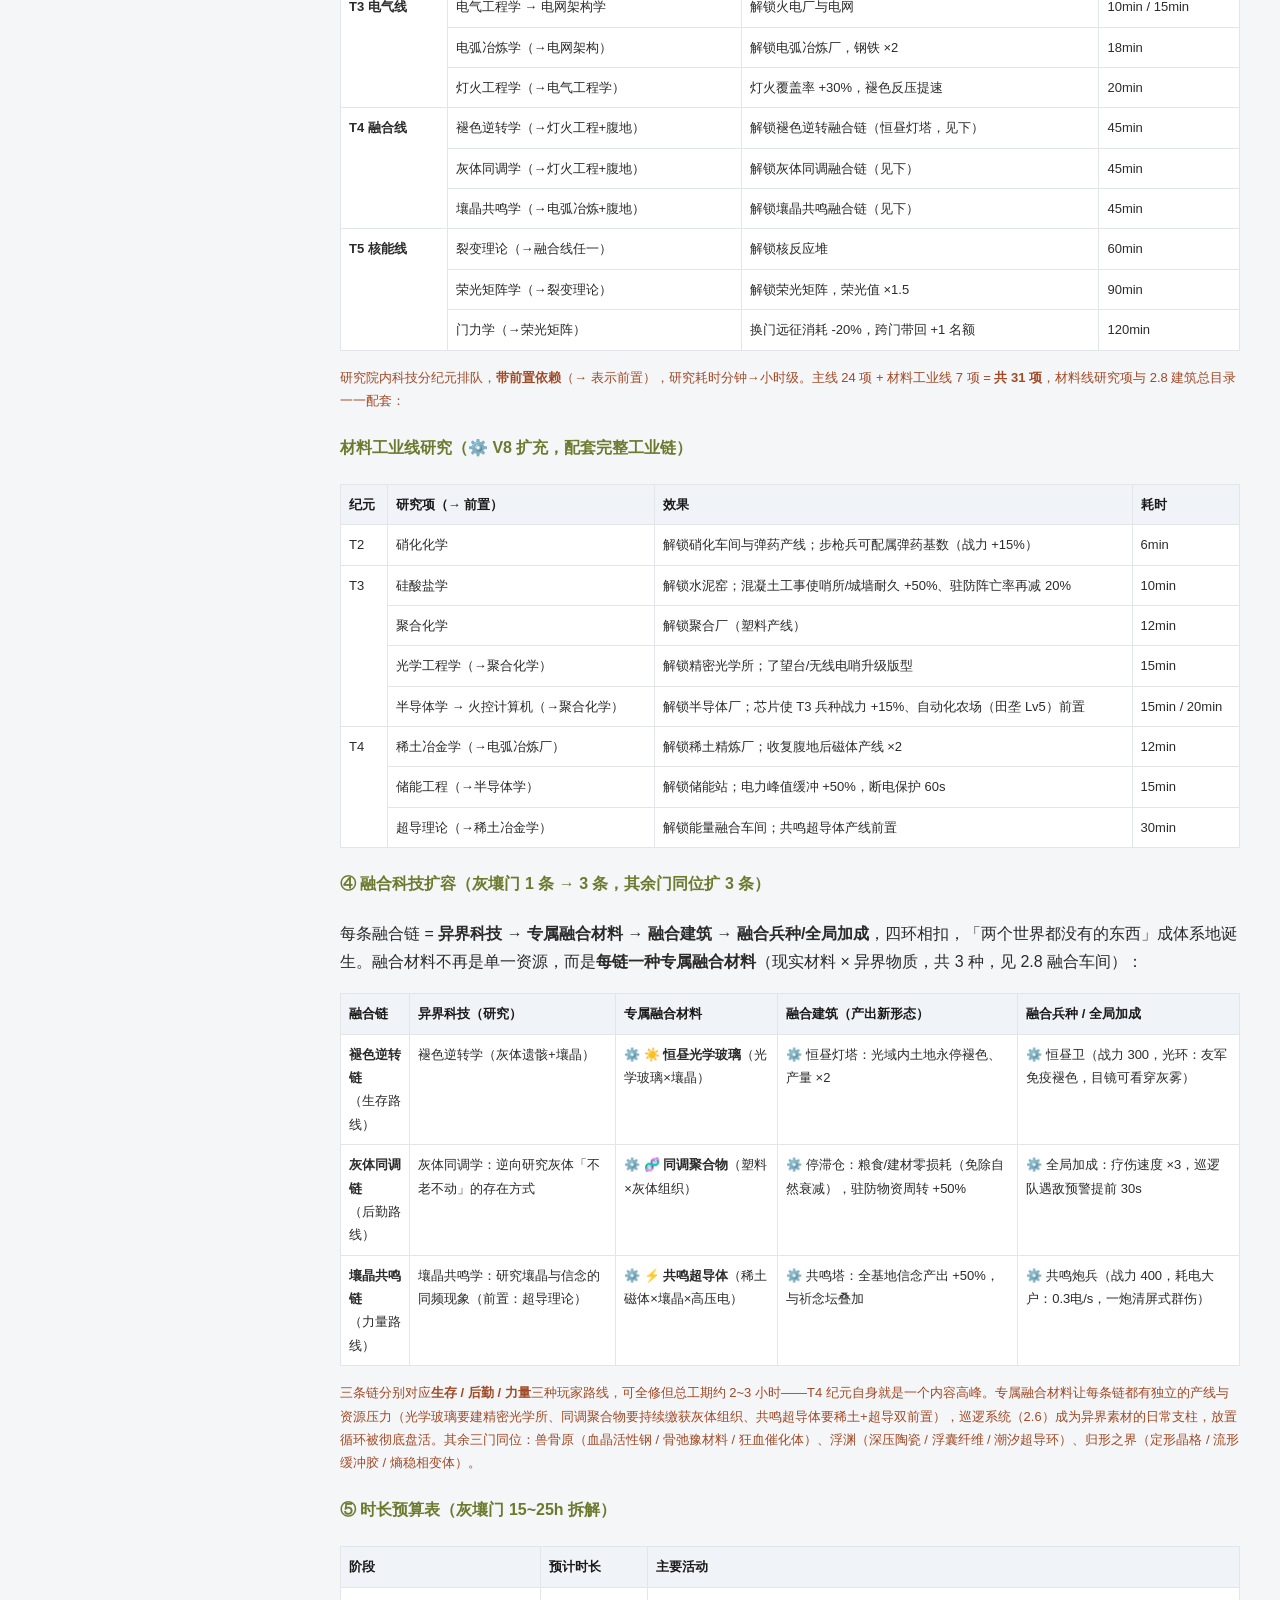
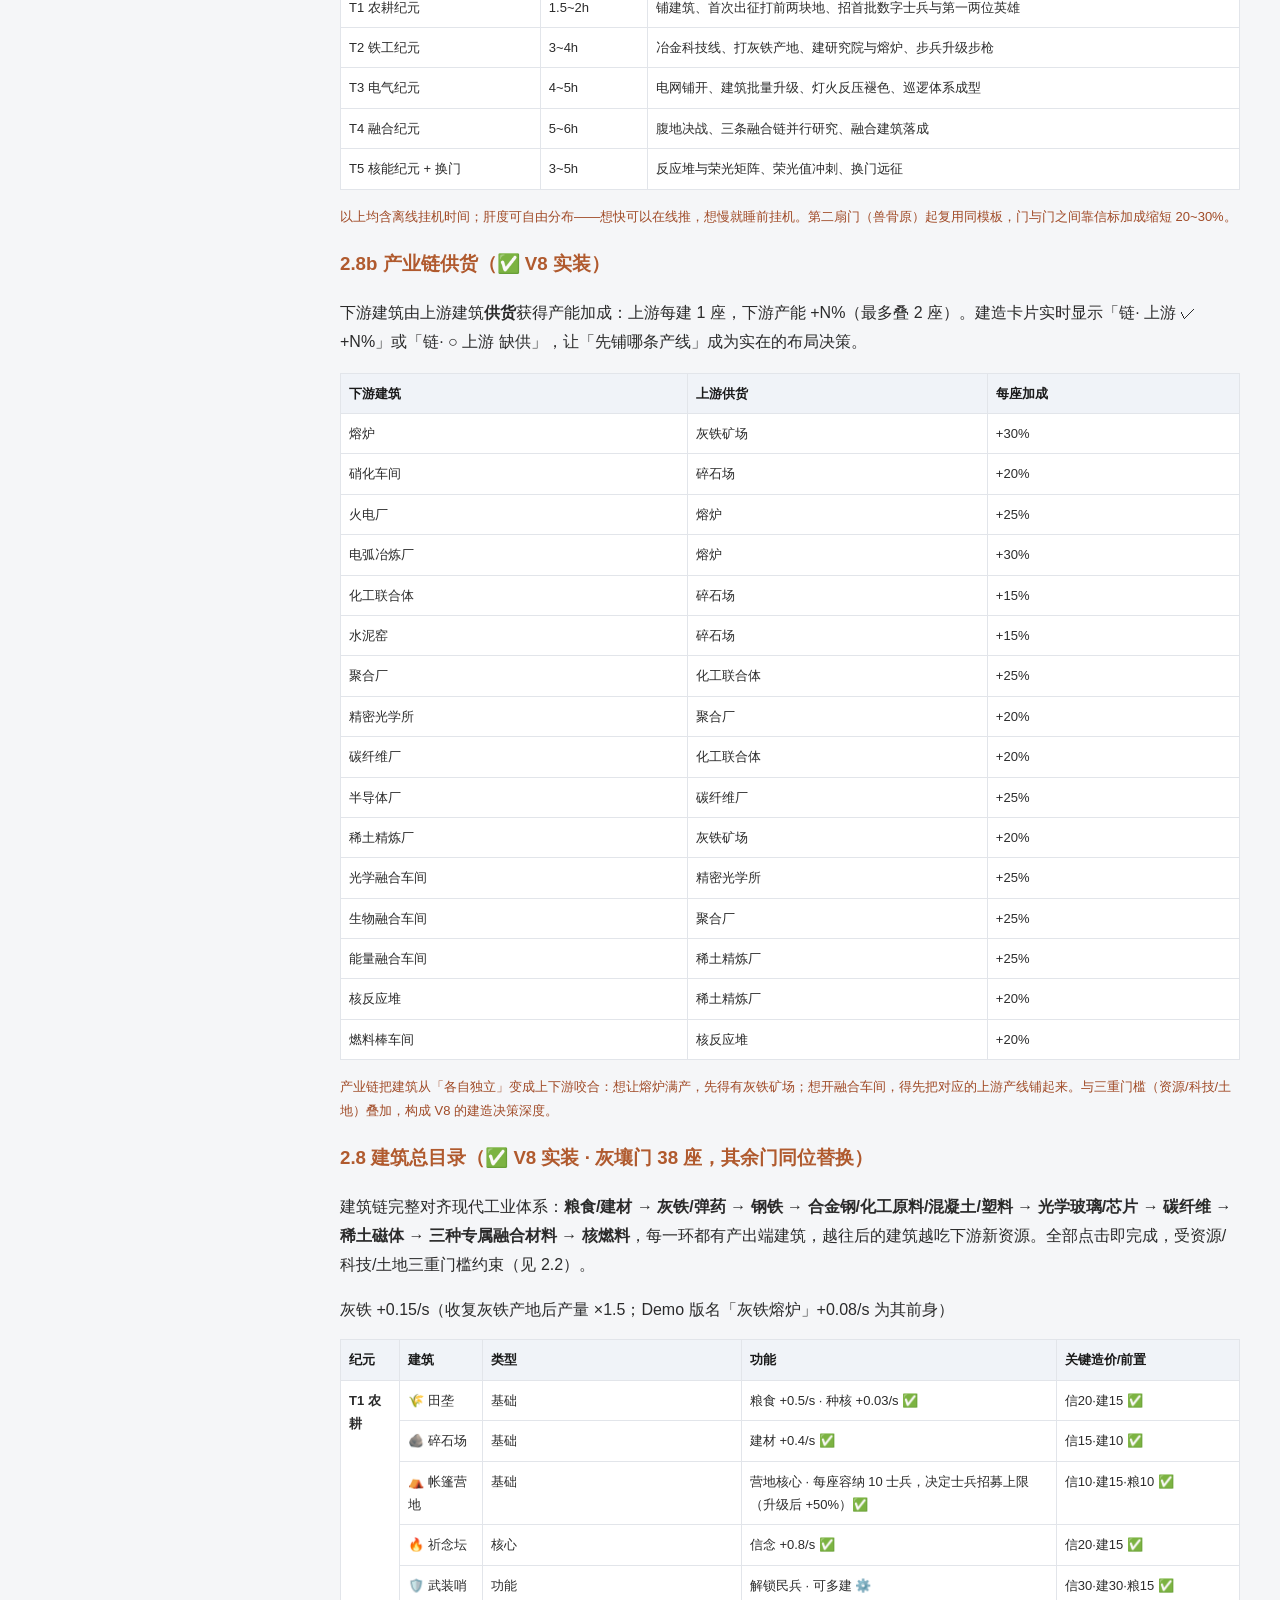
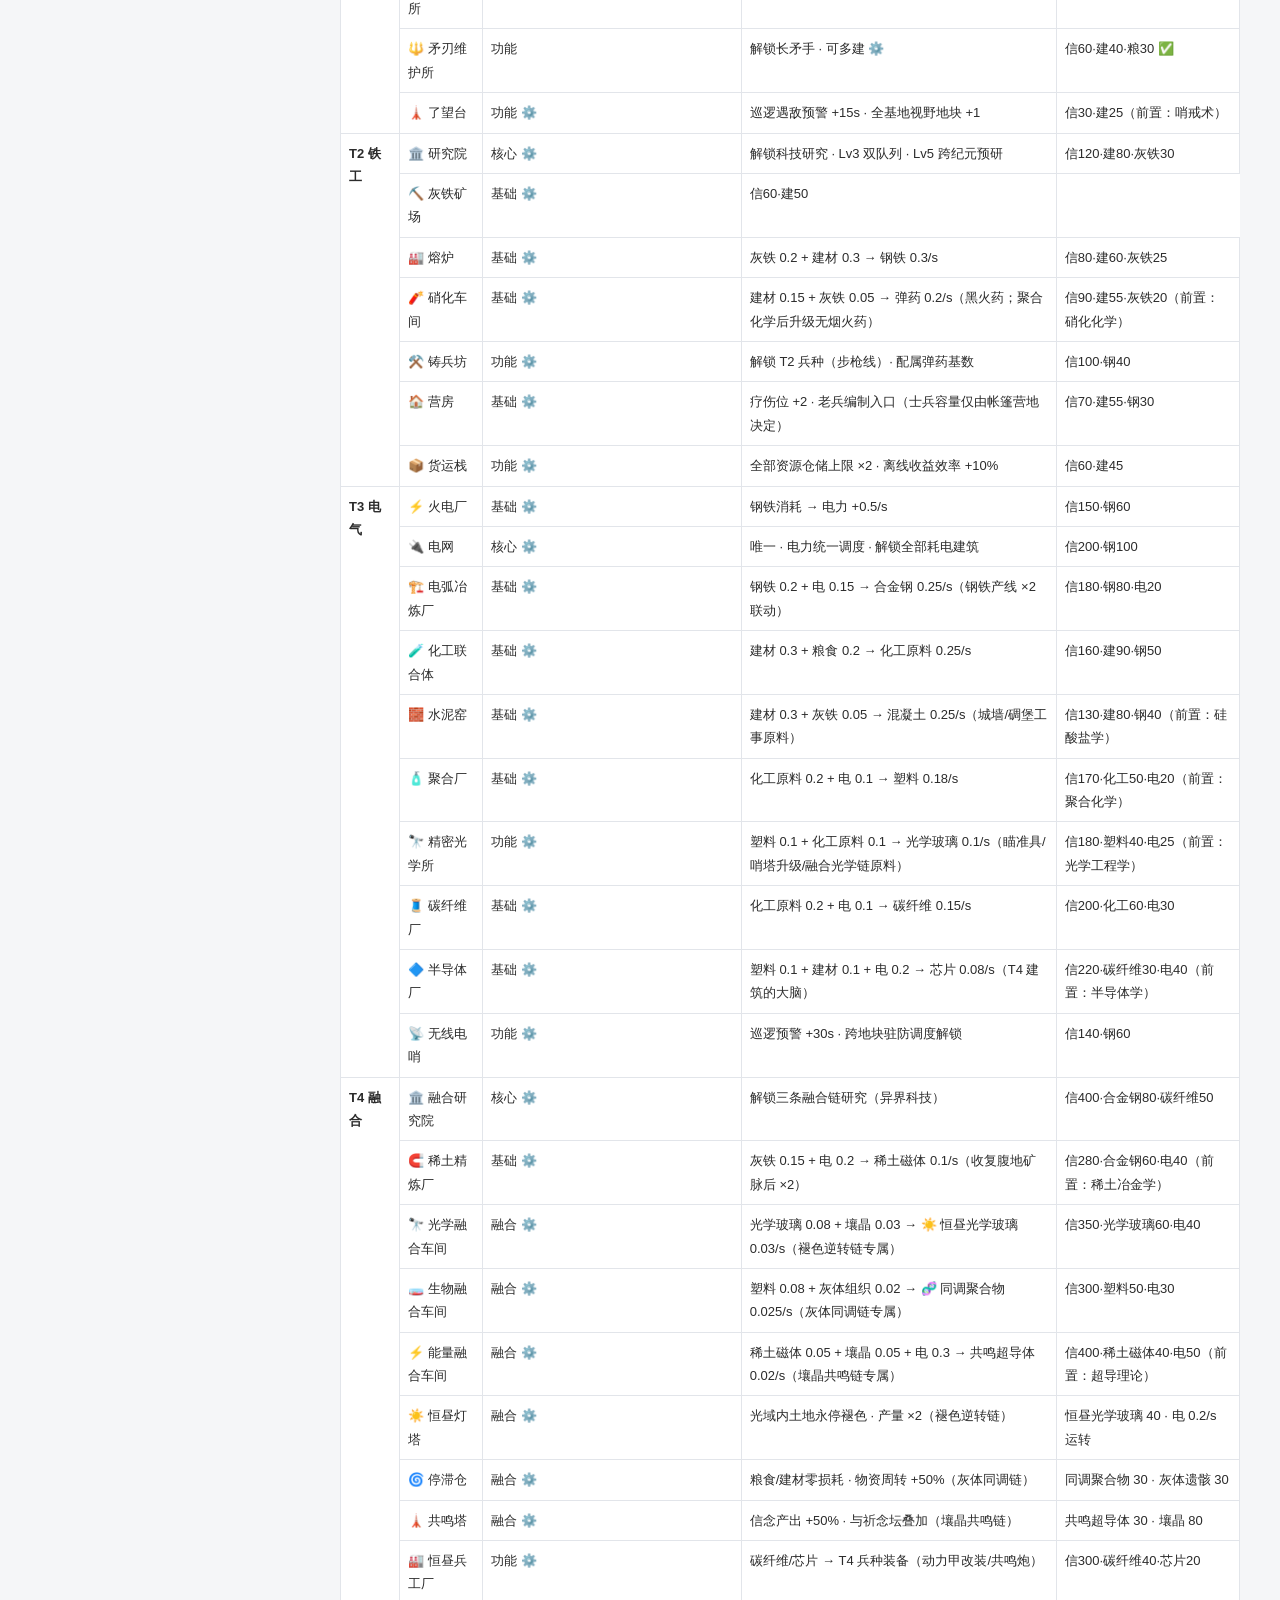
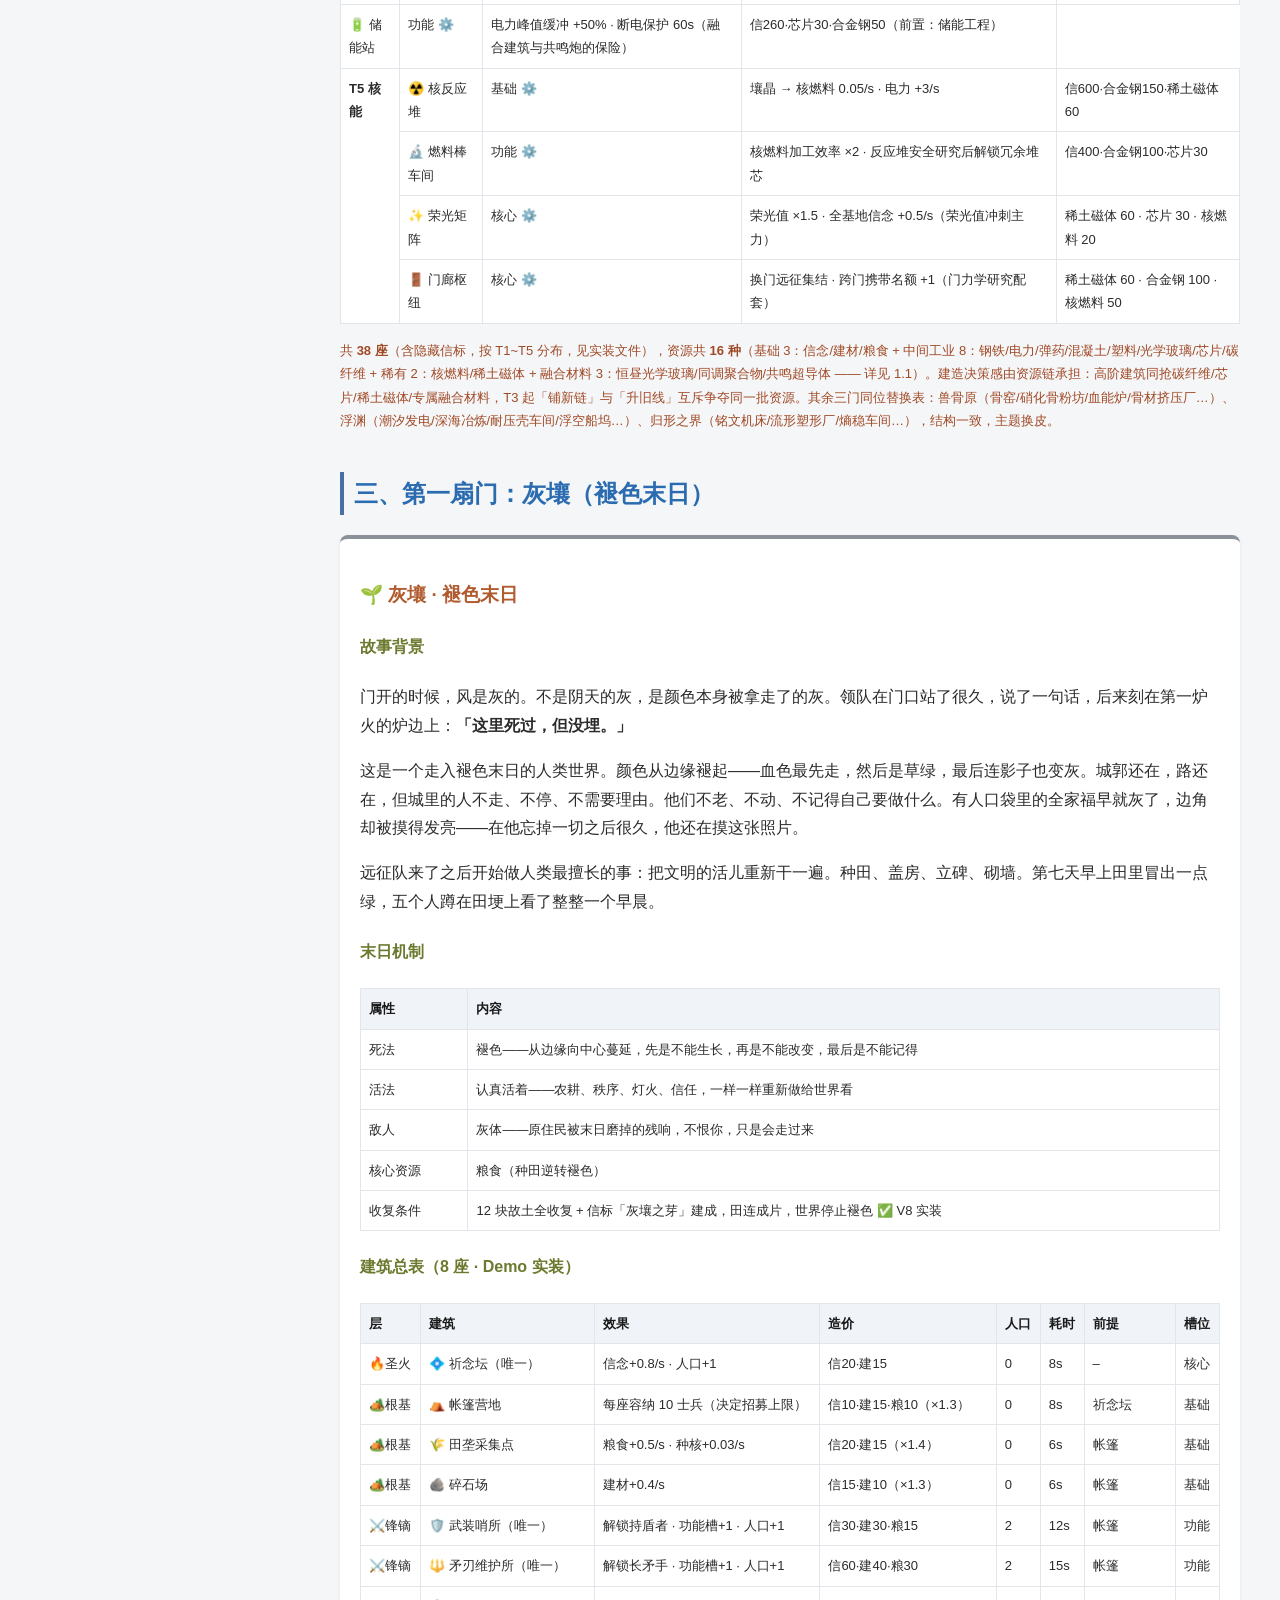
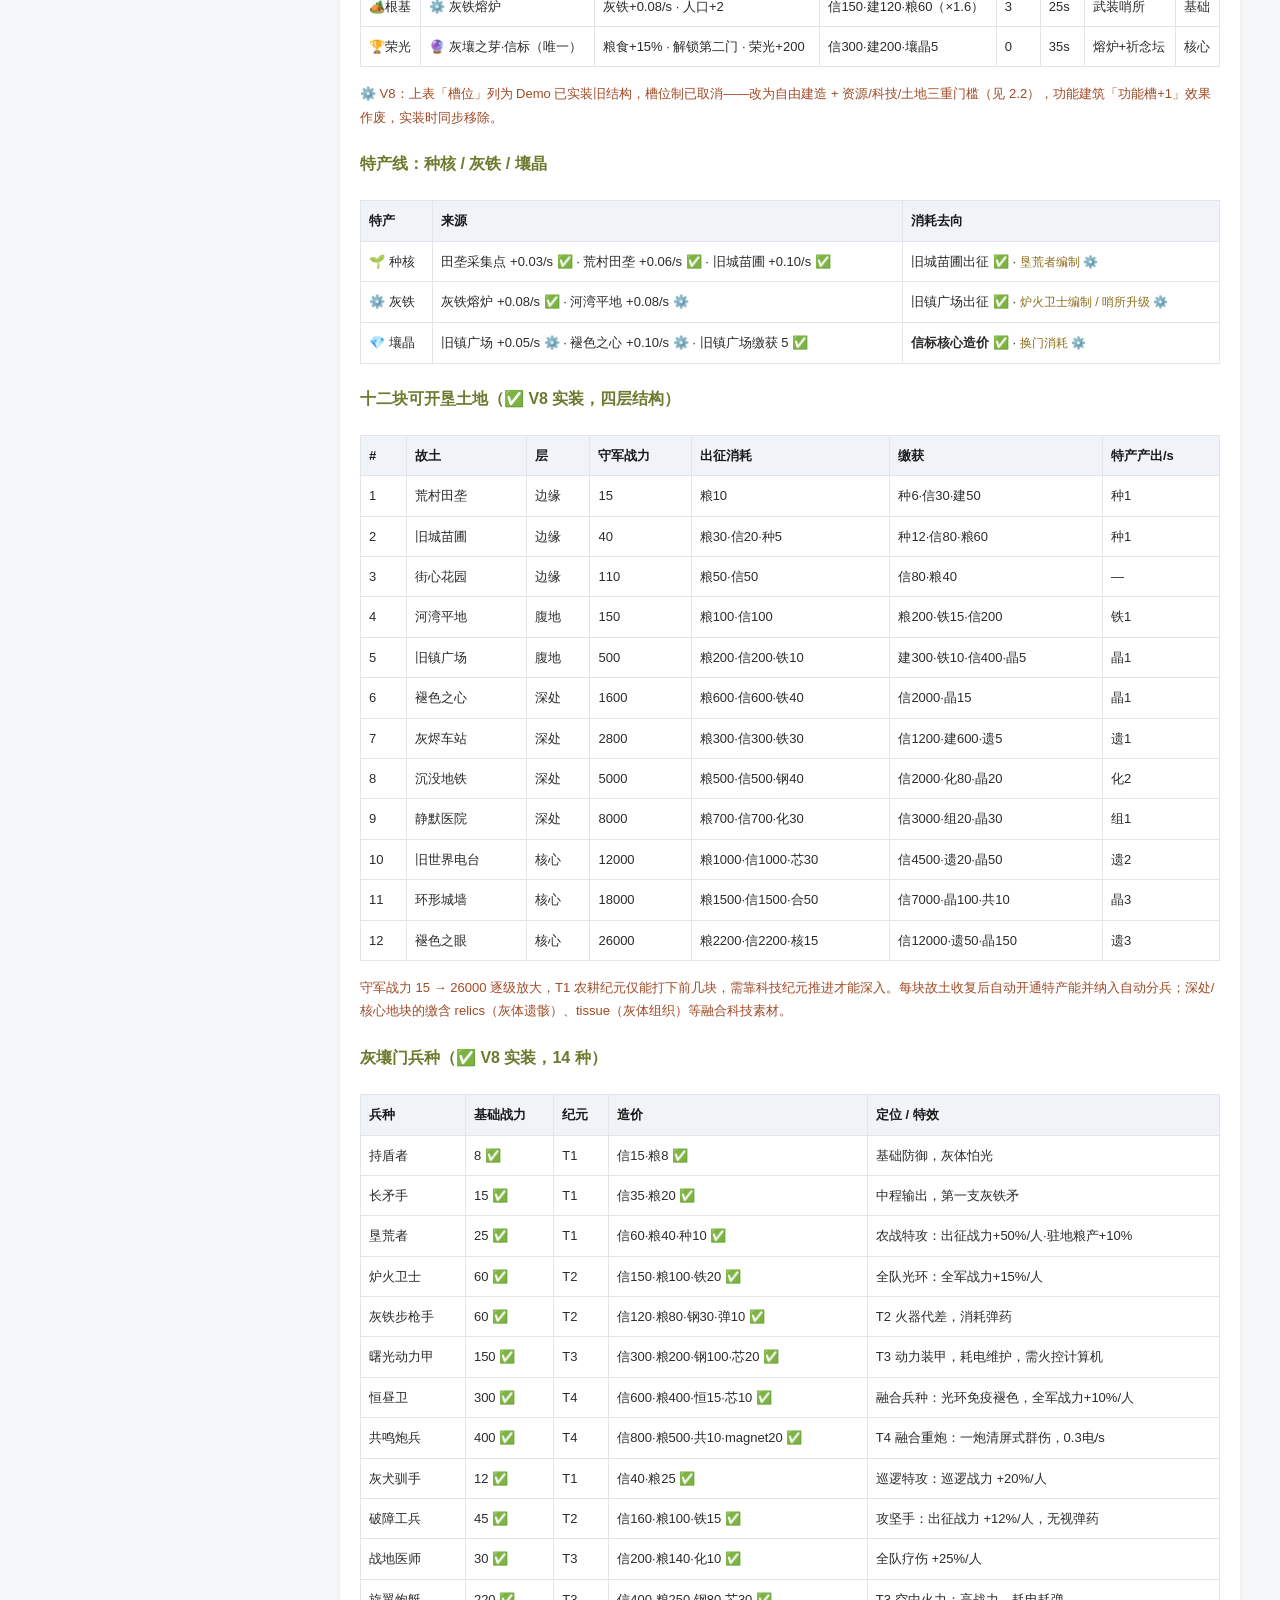
==== commit c276ec44: "高阶建筑维护吃低阶资源 + 巡逻常态战损：产能需求闭环" ====
--- a/梦境回廊-完整设定集-v8.html
+++ b/梦境回廊-完整设定集-v8.html
@@ -109,6 +109,7 @@
     <tr><td>⚡ 共鸣超导体</td><td>融合材料 ⚙️</td><td>能量融合车间：稀土磁体 0.05 + 壤晶 0.05 + 电 0.3 → 0.02/s</td><td>壤晶共鸣链专属：共鸣塔线圈、共鸣炮、荣光矩阵超导环</td></tr>
   </table>
   <p>每扇门另有<b>三条特产线</b>（对应灰壤的 种核 / 灰铁 / 壤晶），来源分三层：<b>建筑产出 + 边缘据点 + 腹地据点</b>；深处据点收复后特产线翻倍并触发信标资格。特产不共用模板、不可替代——想要什么，就去把产它的地方打下来。</p>
+  <p class="note"><b>高阶建筑维护（产能出口）</b>：T1 基石（田垄 / 碎石场 / 帐篷等）免维护；T2 起每座建筑按纪元持续消耗底层资源（粮食 / 建材 / 灰铁 / 钢铁），纪元越高、吃得多且越偏上游，随建筑等级小幅上浮。这样产能不再无意义暴涨——<b>高阶建筑越多，对底层产能的需求越大</b>，二者成正比。维护最多吃掉该资源净产出的 80%，永远留 ≥20% 沉淀，且入不敷出时自动免除：<b>既压住溢出，又绝不把玩家卡死</b>。建筑卡悬停可查看每座的维护开销。</p>
 
   <h3>1.2 换门条件</h3>
   <ul>
@@ -172,7 +173,7 @@
     <tr><td>招募</td><td>每个已解锁兵种提供 <b>+1 / +10 / +50</b> 批量按钮，成本 = 单价 × 数量</td></tr>
     <tr><td>数量上限</td><td><b>由帐篷营地决定</b>：每座营地容纳 <b>10 人</b>，营地升级（加固营地 / 军事营地）后每座 ×1.5；容量 = 营地座数 × 每座容量，满员时招募按钮禁用</td></tr>
     <tr><td>战力</td><td>数量 × 兵种基础战力（无等级与装备加成）；巡逻时按已解放故土数均摊到各队，出征时全军计入</td></tr>
-    <tr><td>战死</td><td>巡逻苦战 / 出征失败时按比率从各兵种随机扣减（如 20% 战死），战死人数记入<b>荣誉墙</b></td></tr>
+    <tr><td>战死</td><td><b>巡逻也会战死，不是只有远征</b>：巡逻胜利有随深度递增的小额常态战损（越深伤亡越重），苦战 / 出征失败另有更高比率扣减；按比率从各兵种随机扣减，战死人数记入<b>荣誉墙</b>。英雄永不战死，只重伤疗养</td></tr>
     <tr><td>抚恤</td><td>荣誉墙每累计 <b>10 名战死者</b>（按人数非记录条数），全基地信念 <b>+1/s（永久）</b></td></tr>
     <tr><td>编制光环</td><td>灰犬驯手、炉火卫士、恒昼卫等光环兵种的<b>数量</b>照常计入全军加成</td></tr>
   </table>
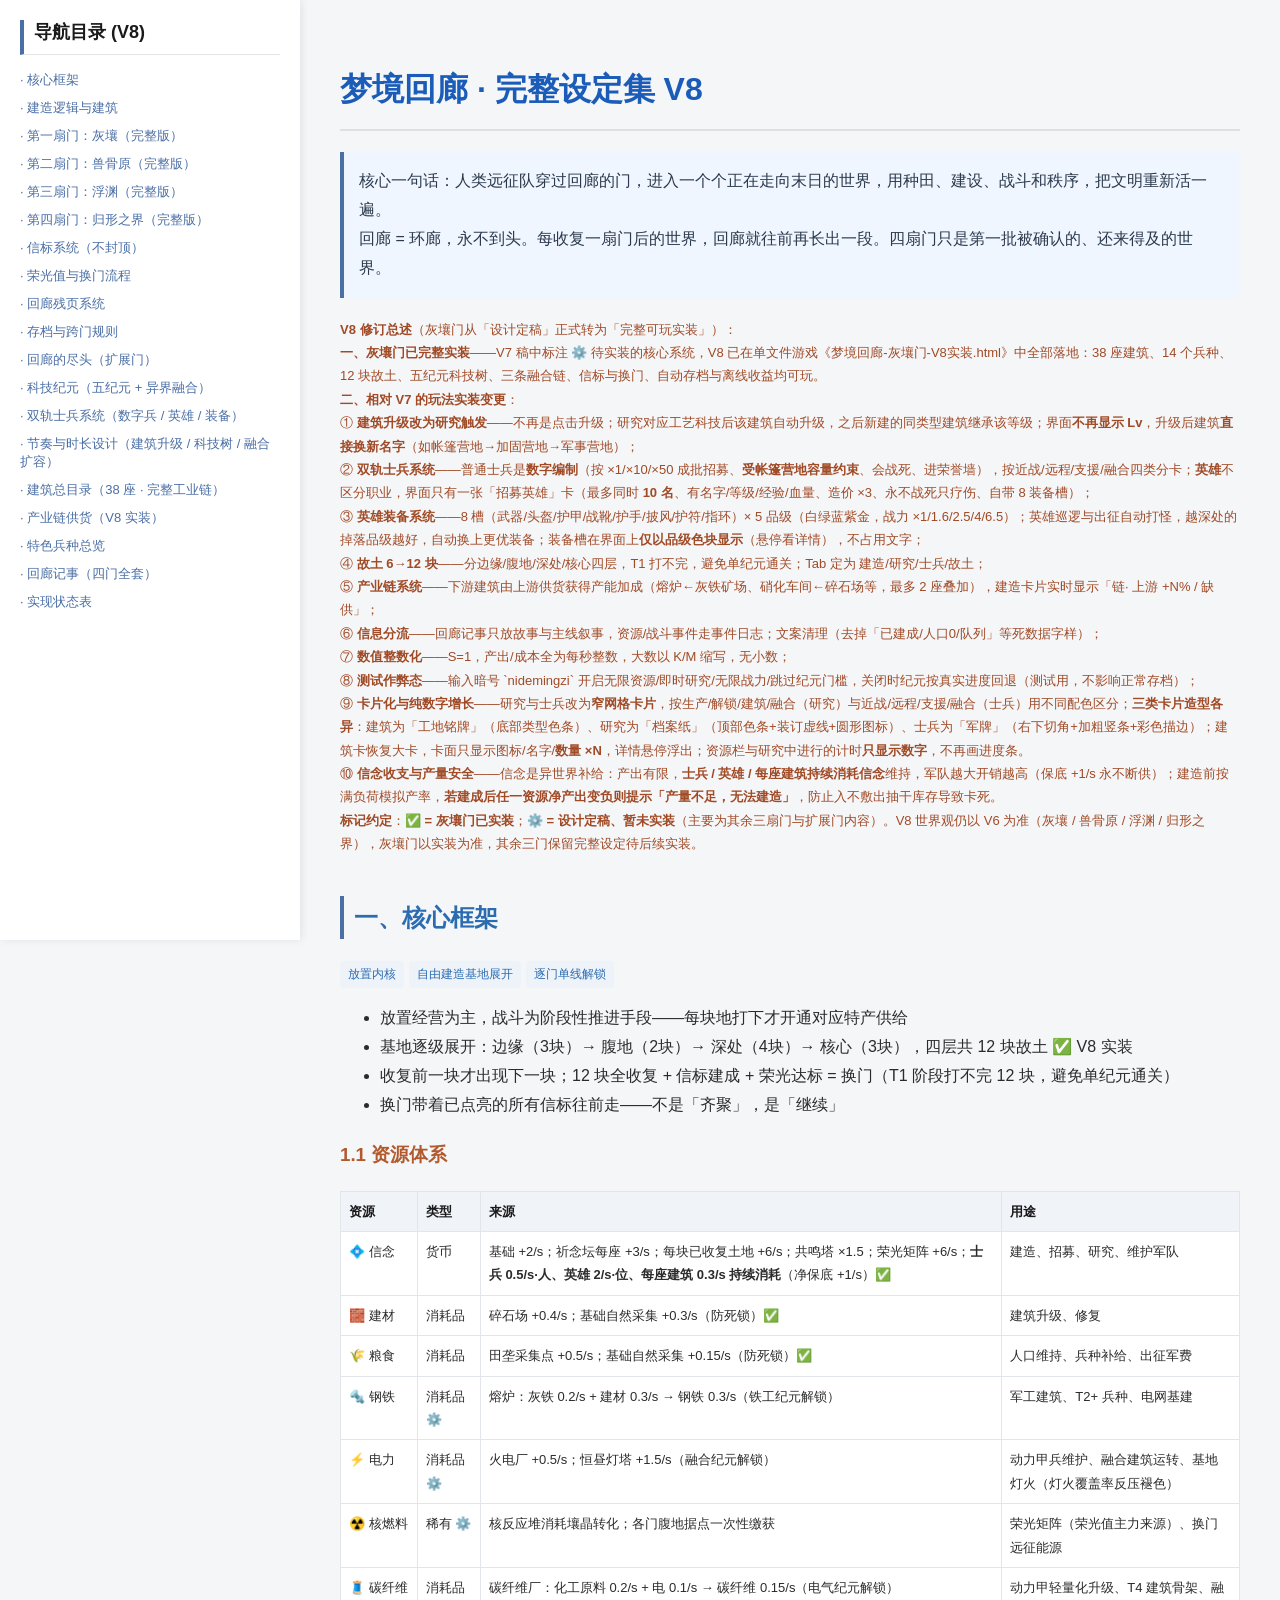
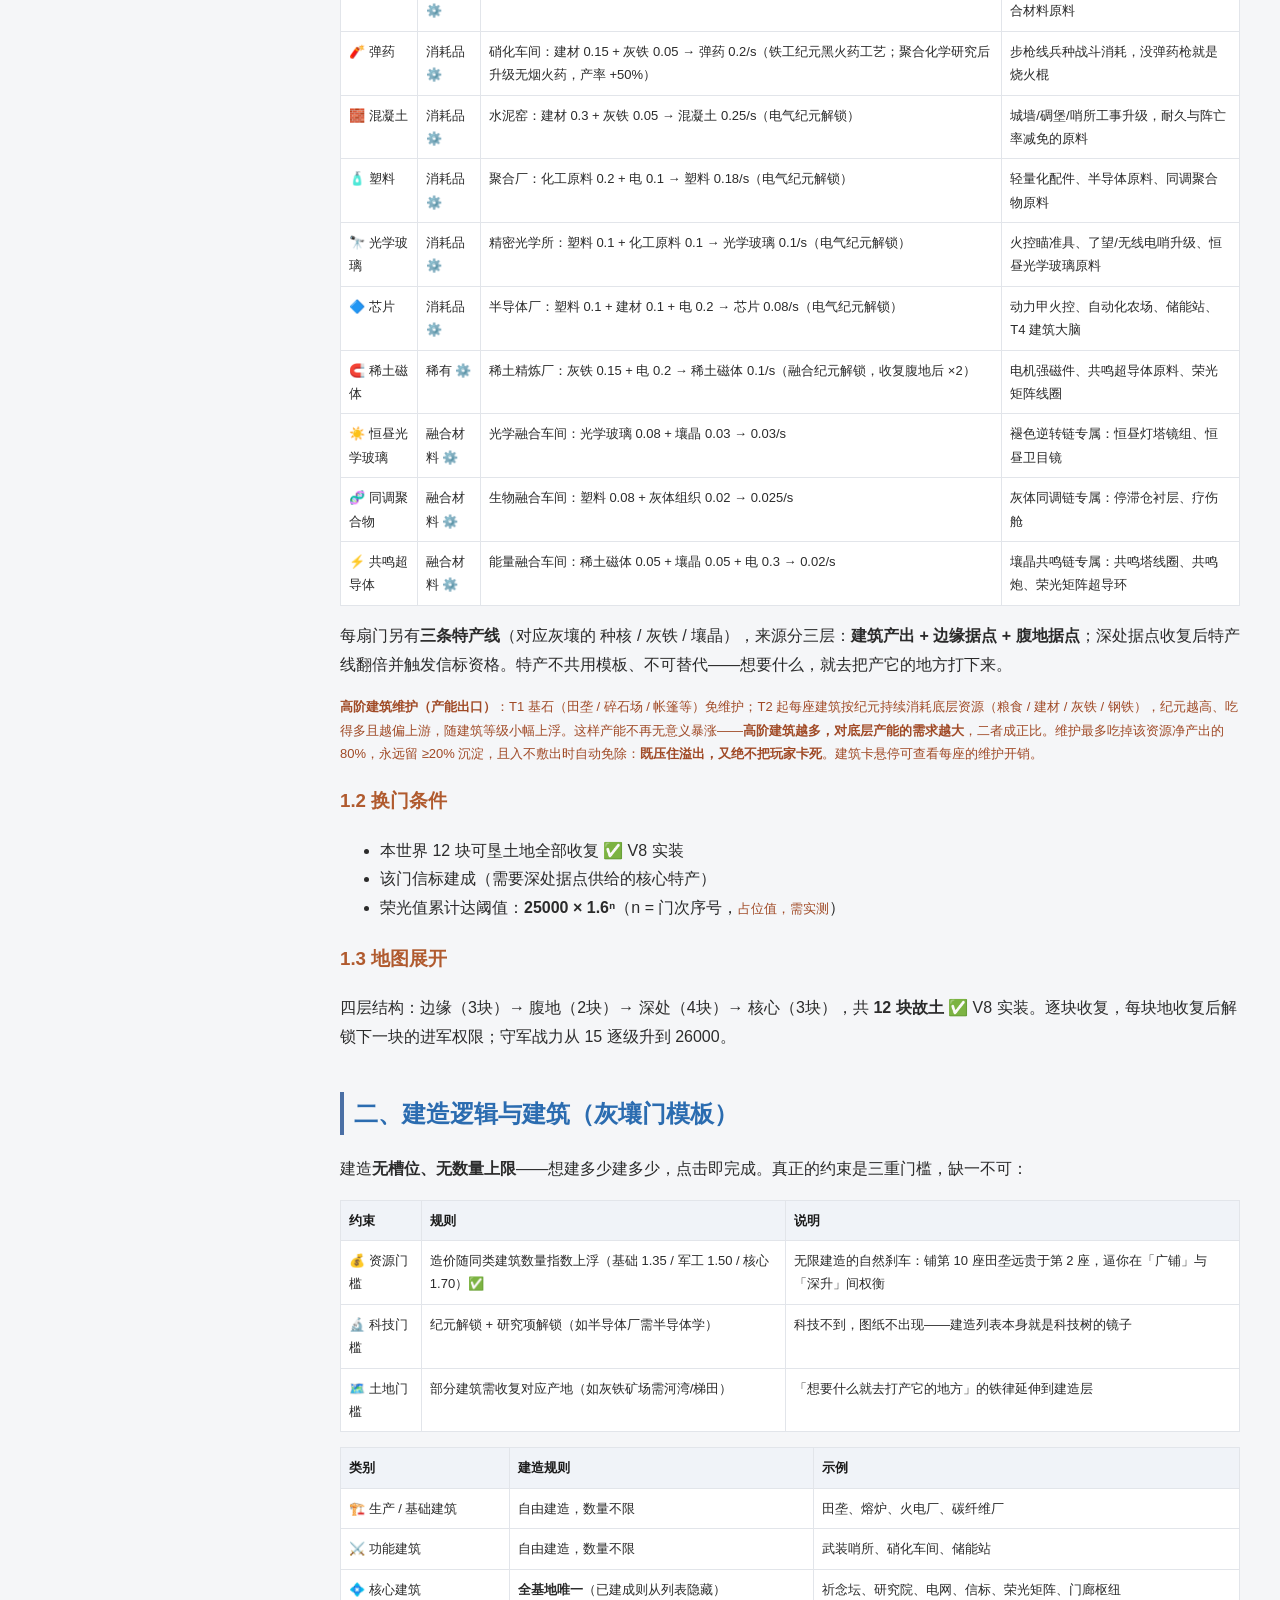
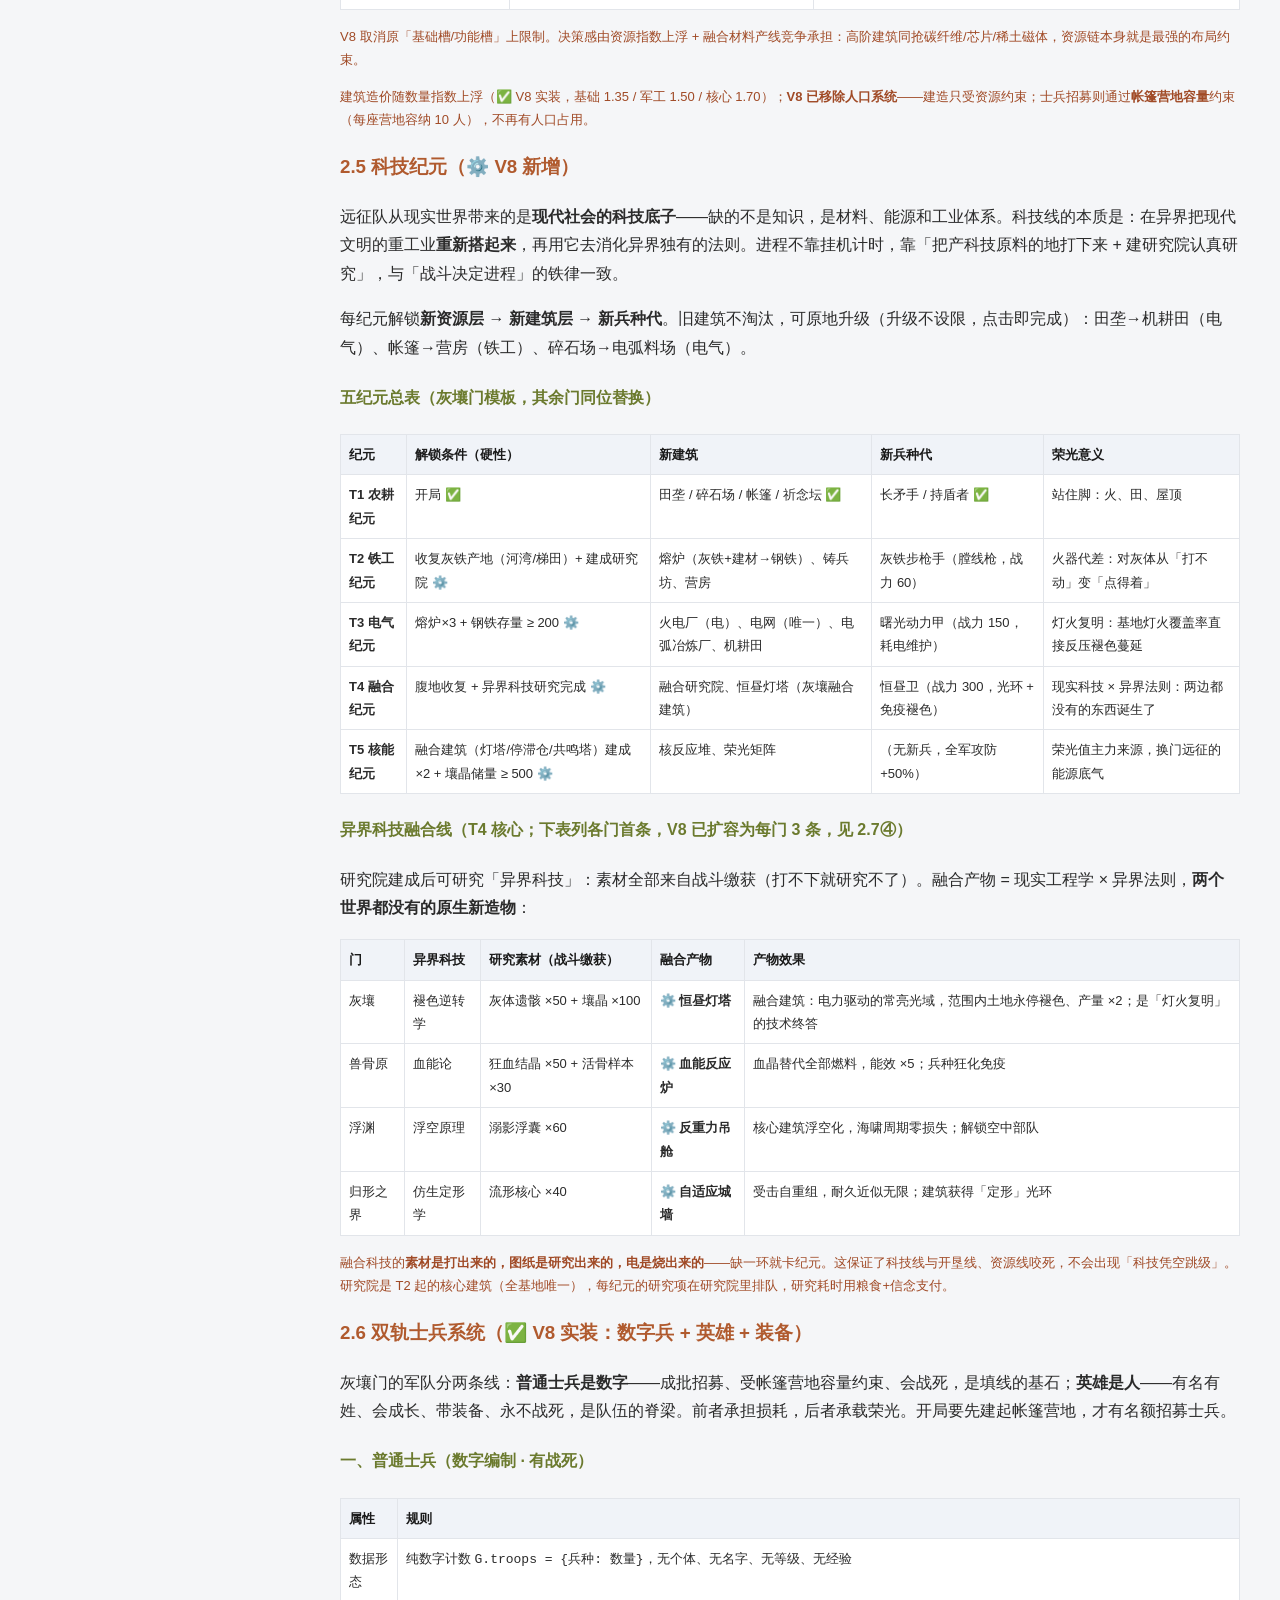
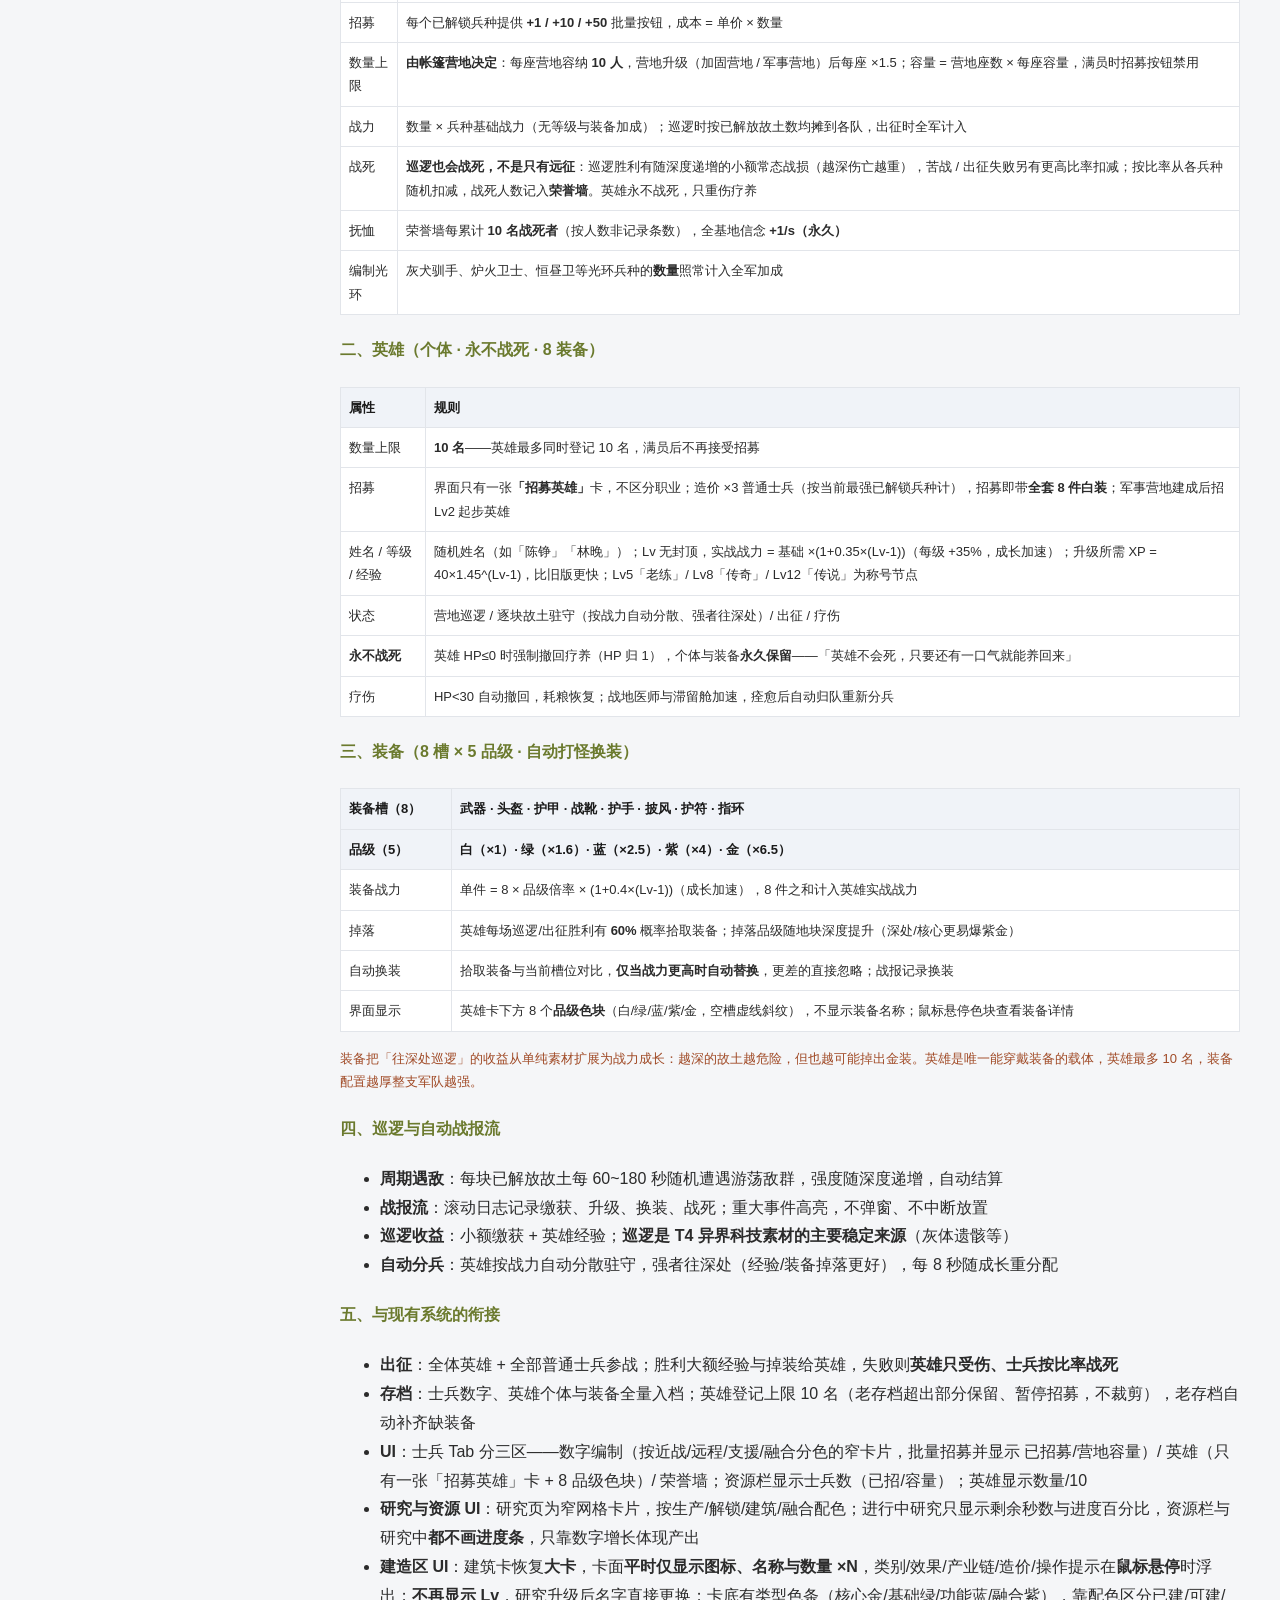
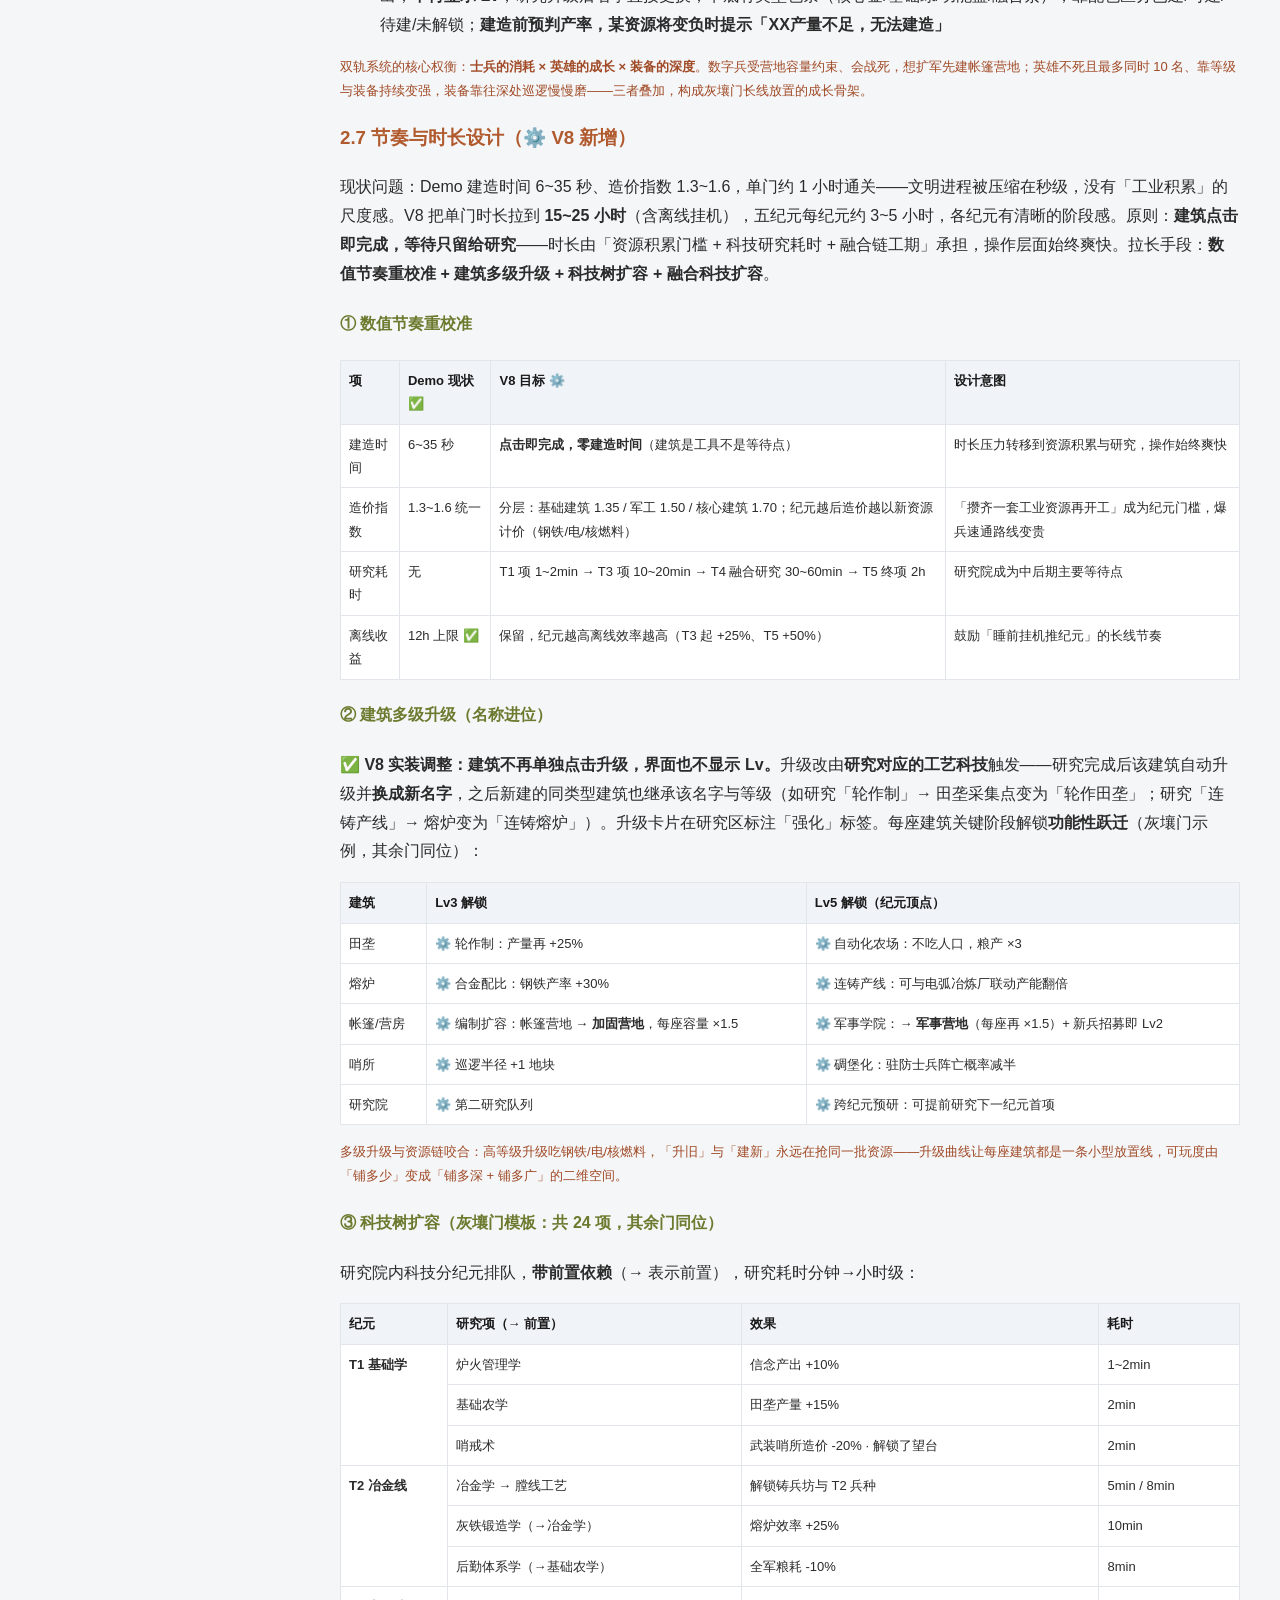
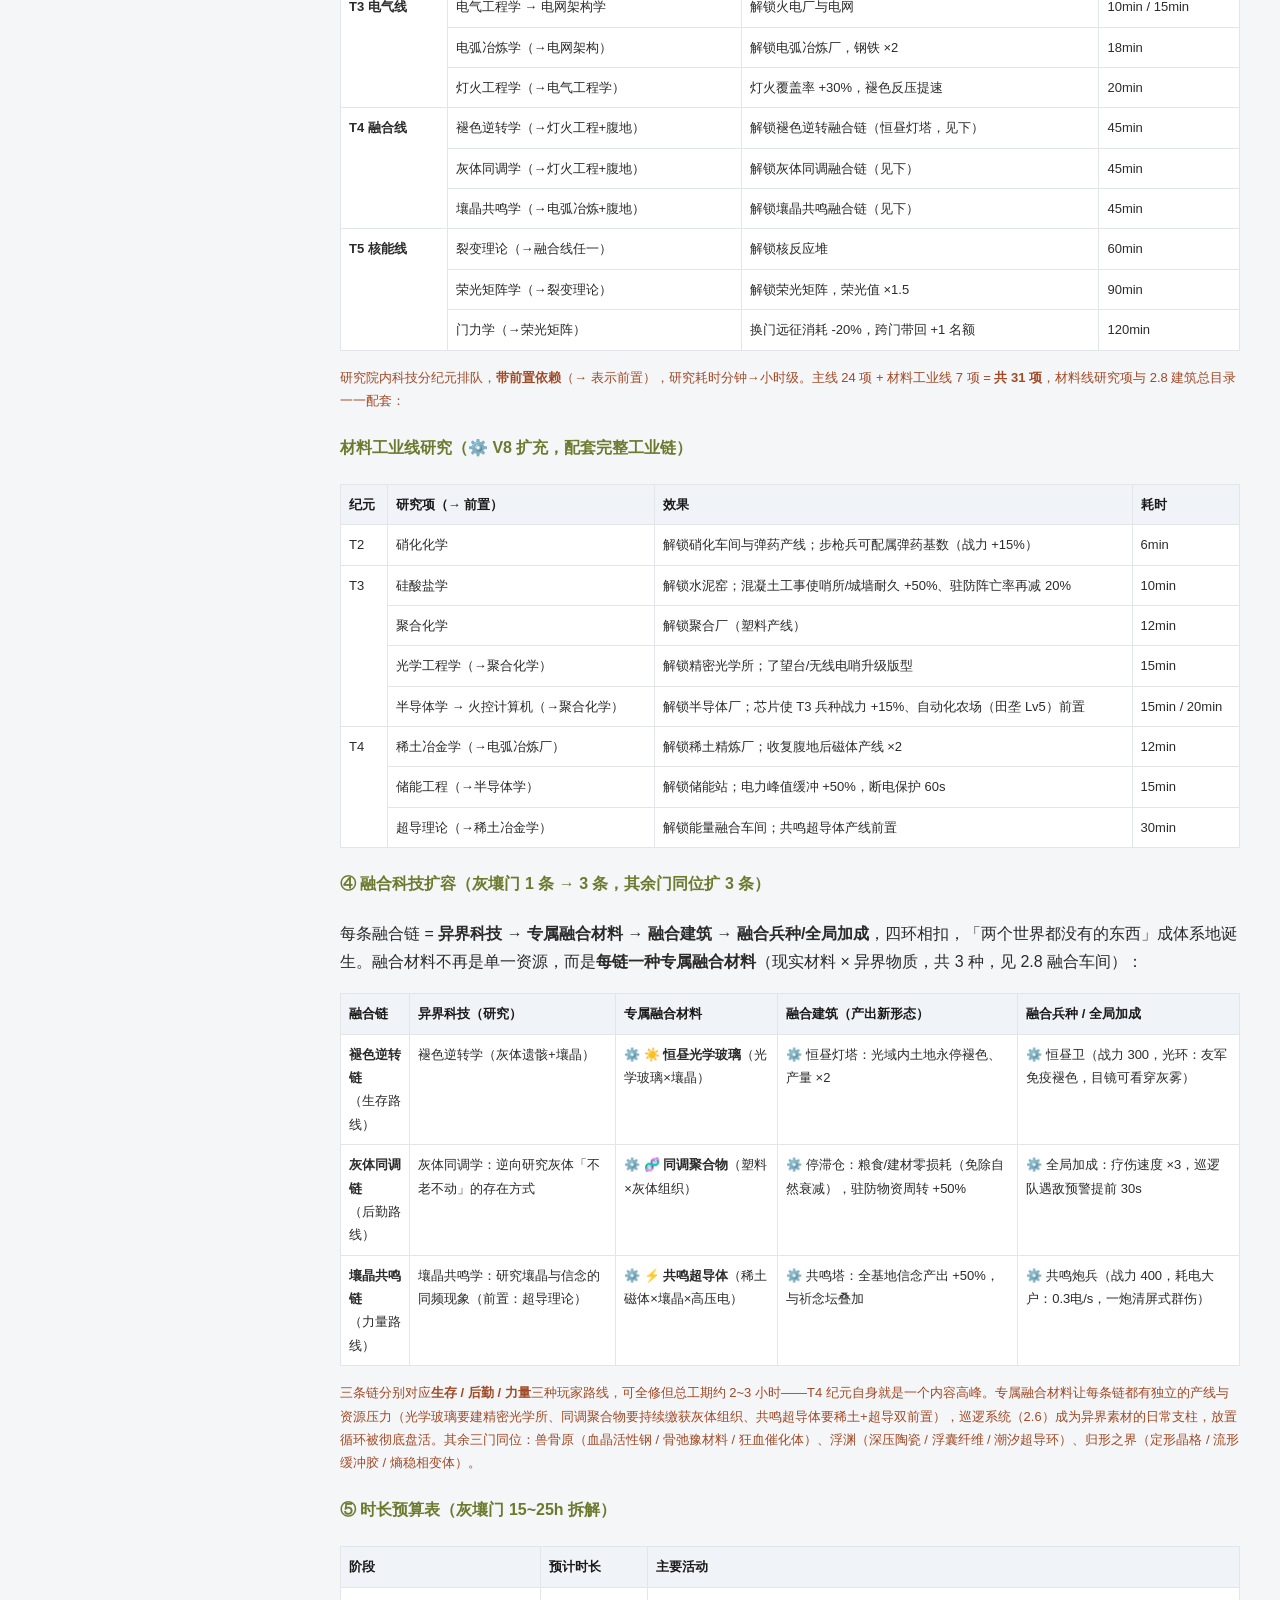
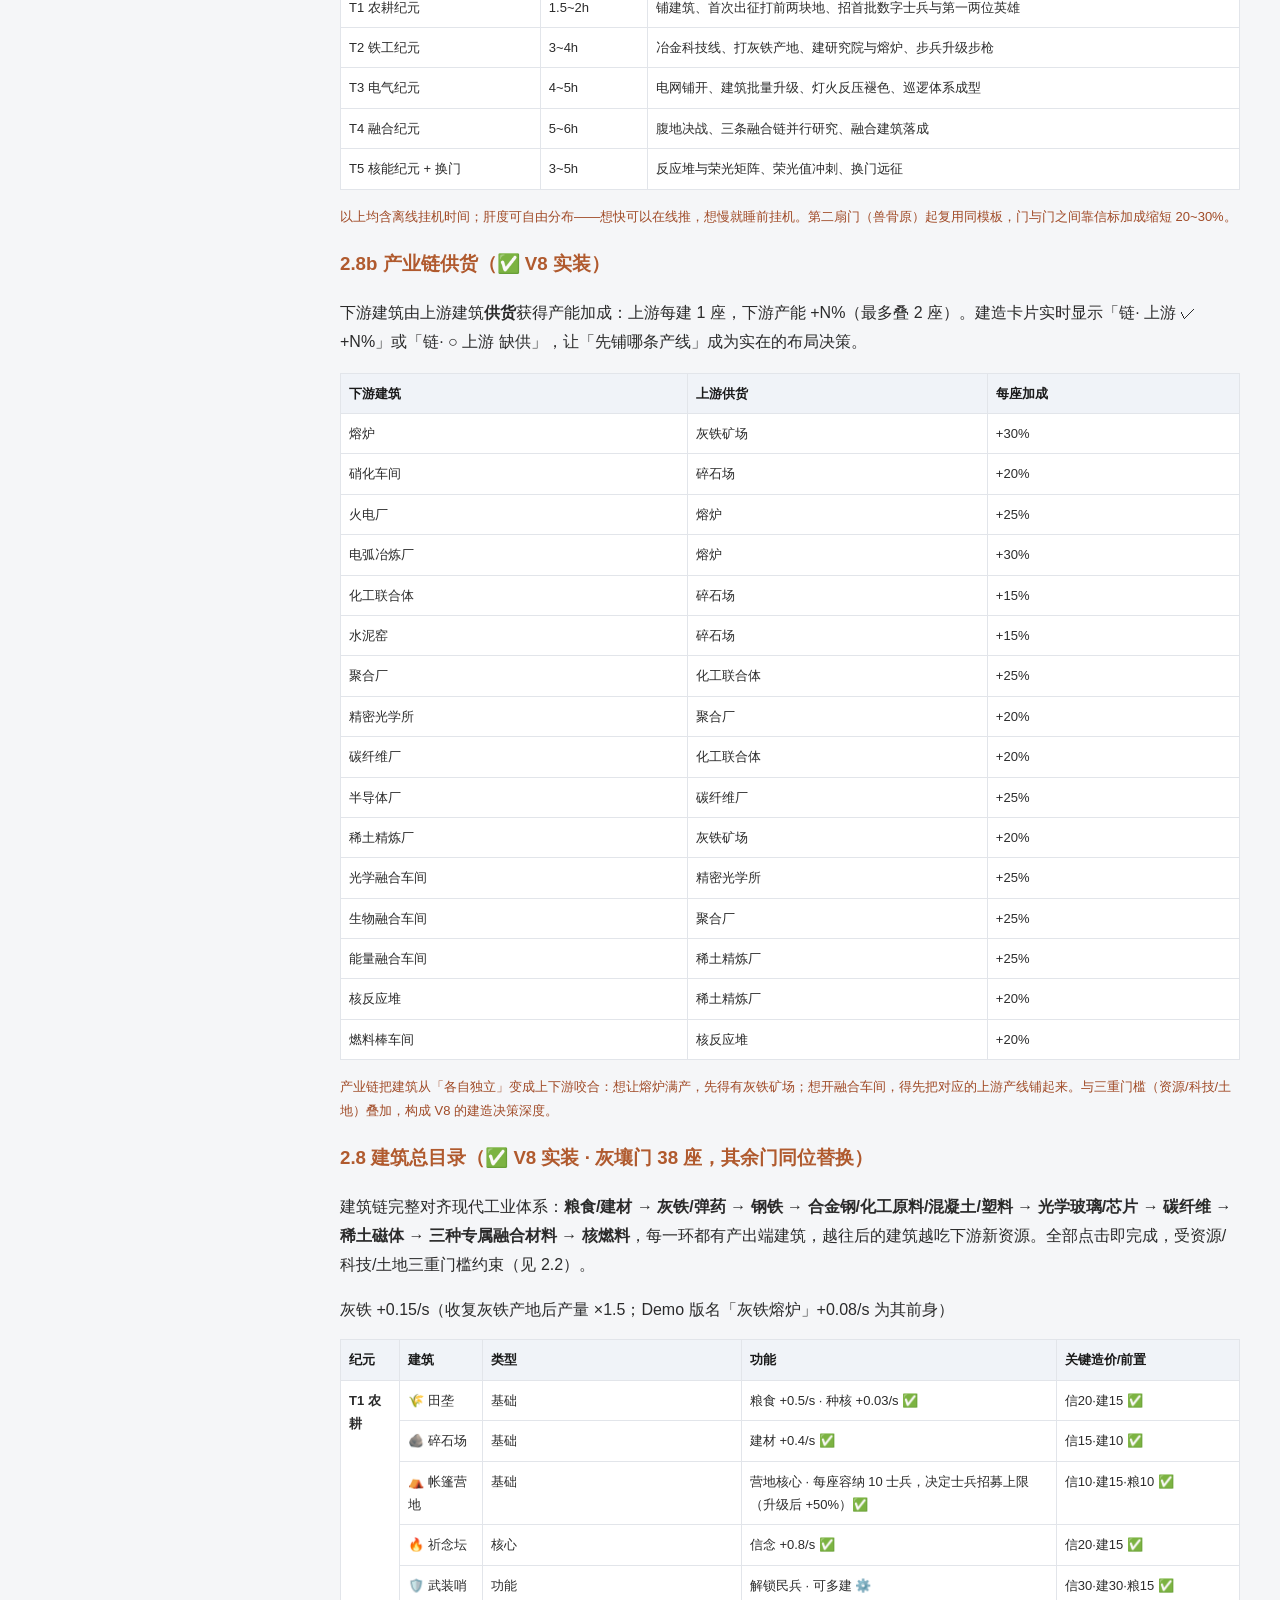
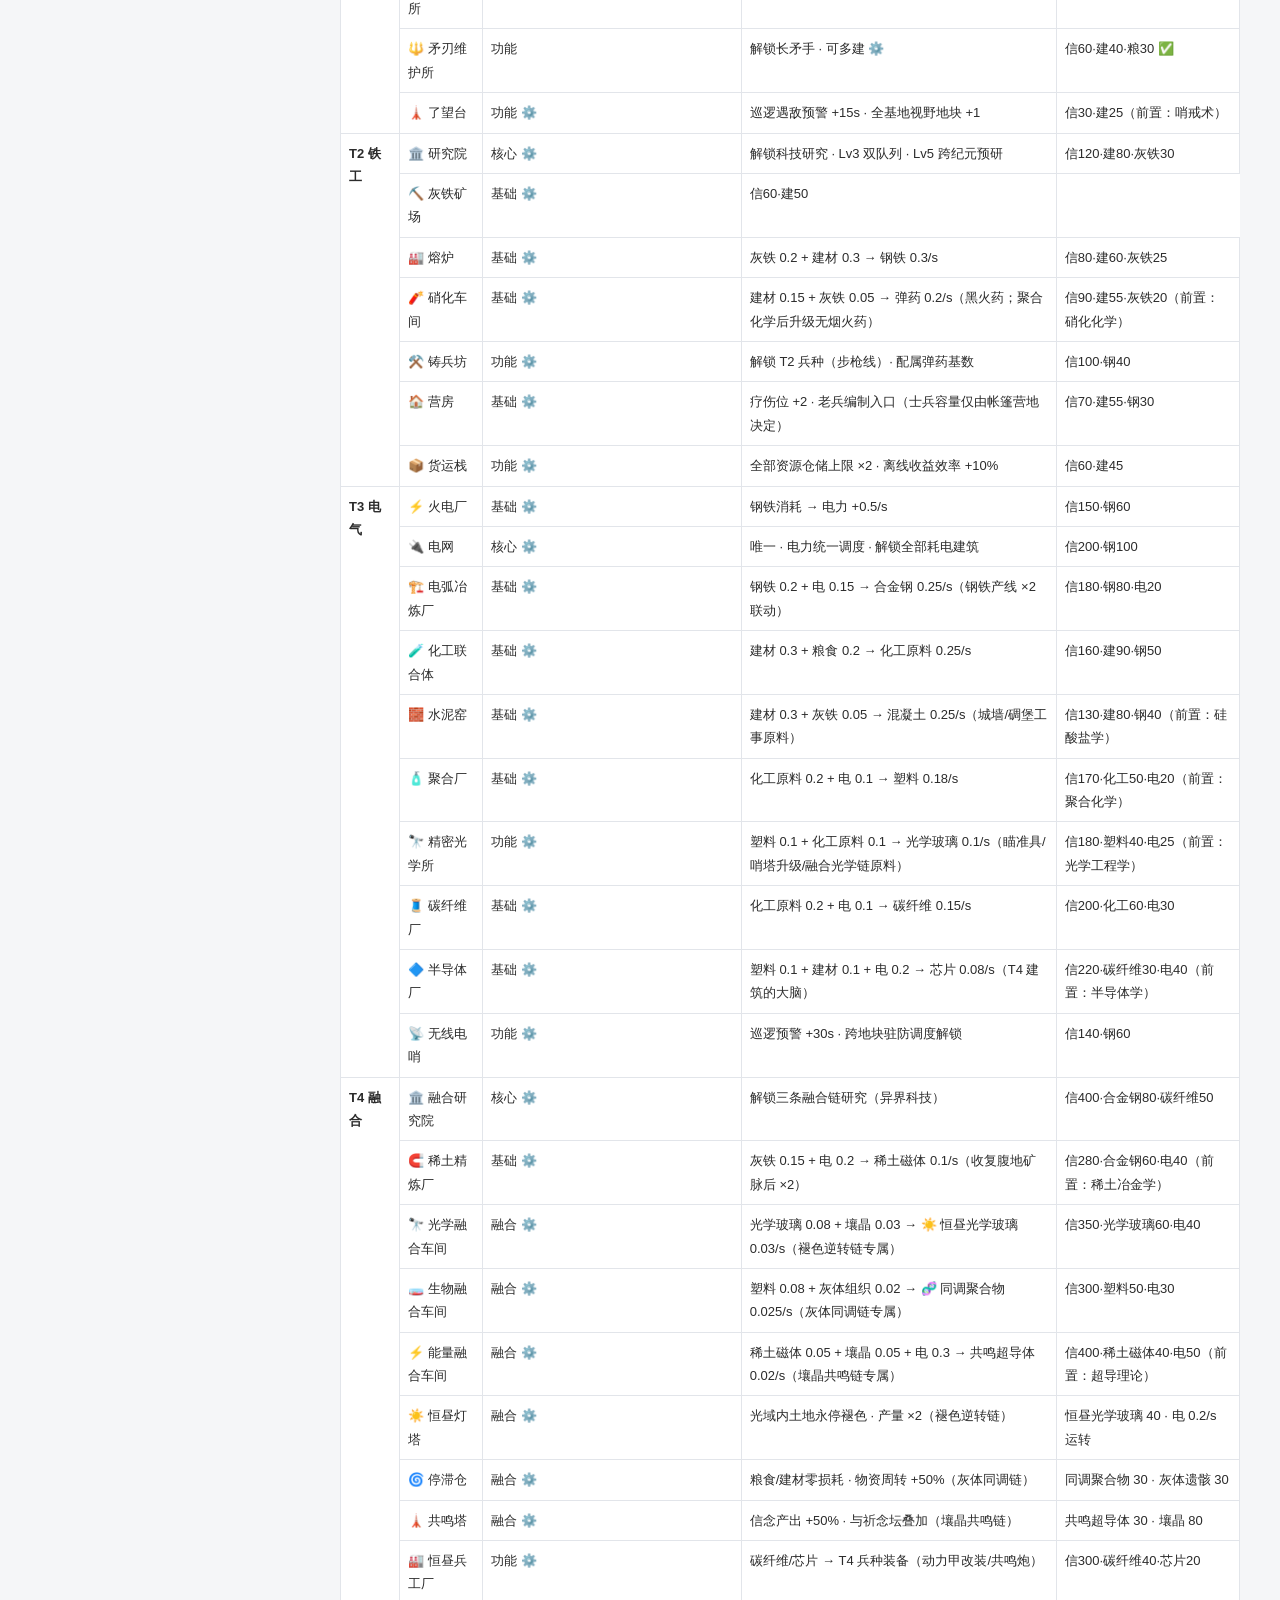
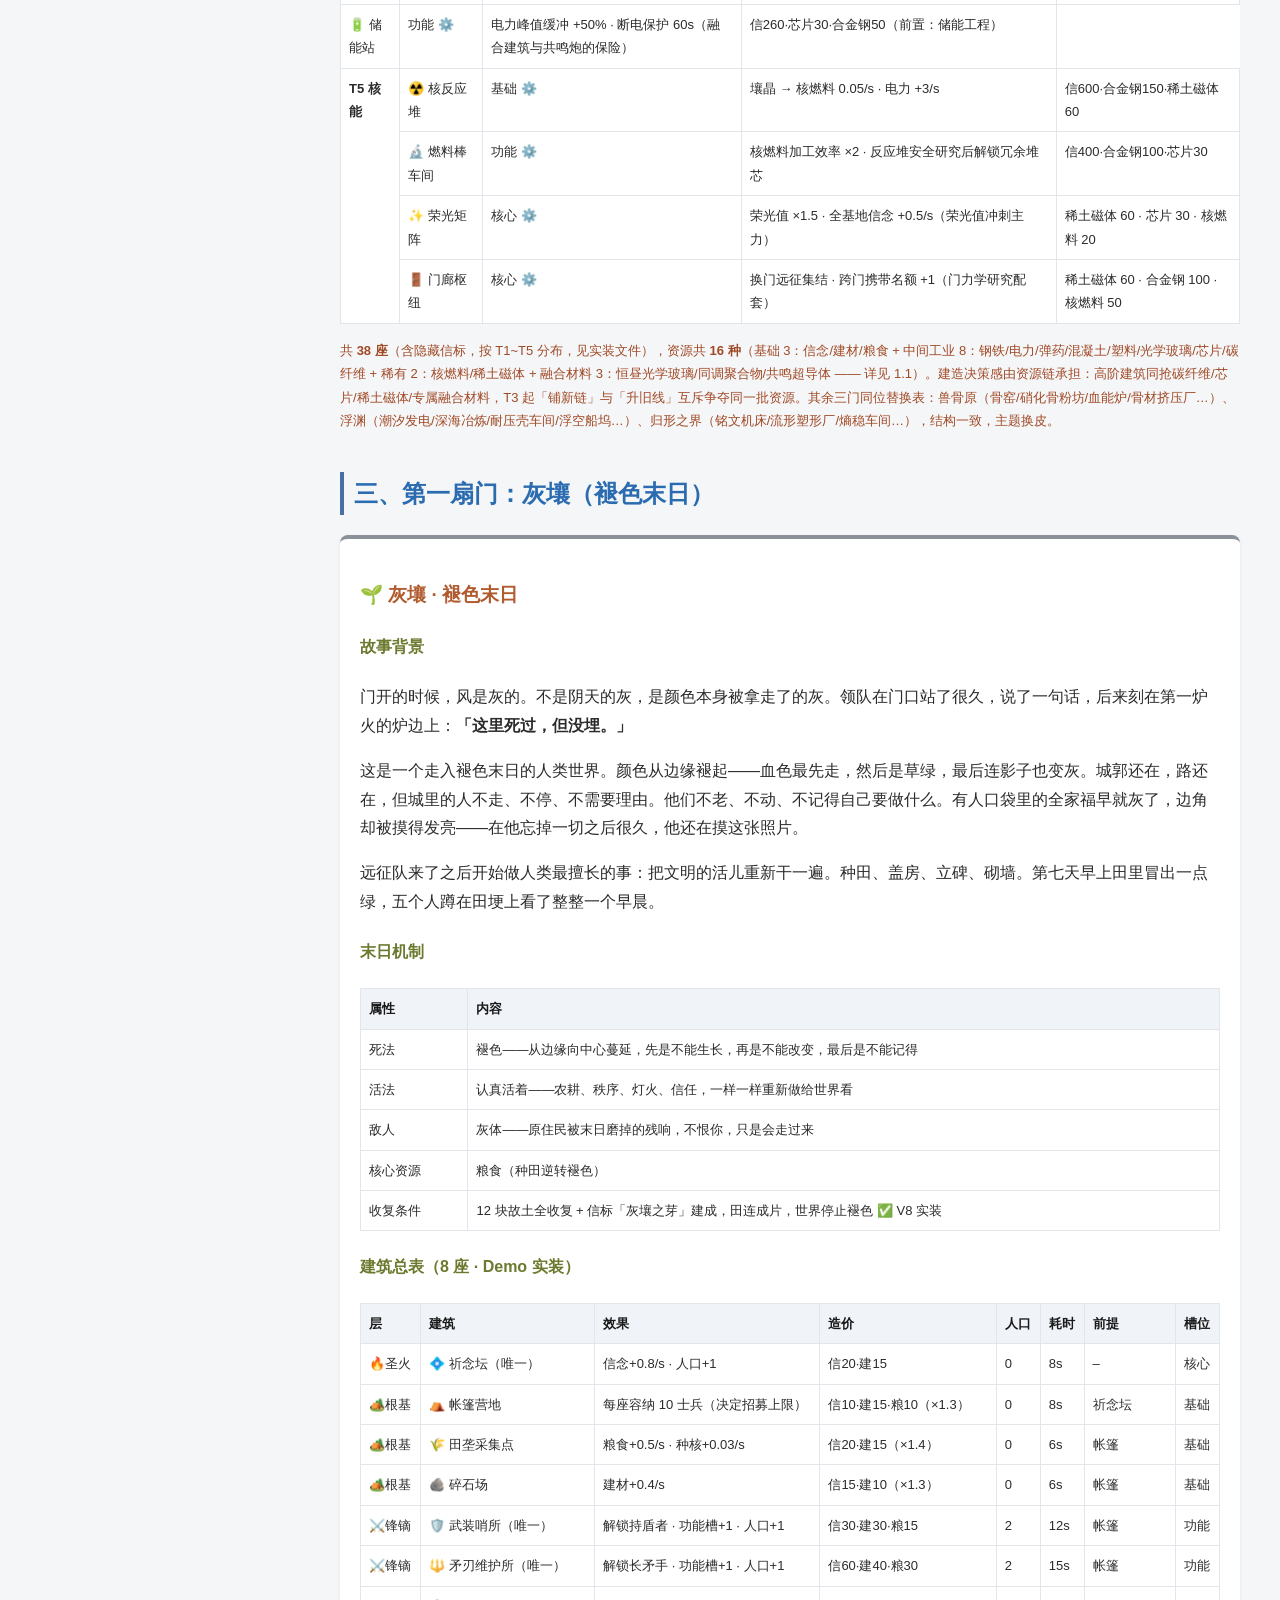
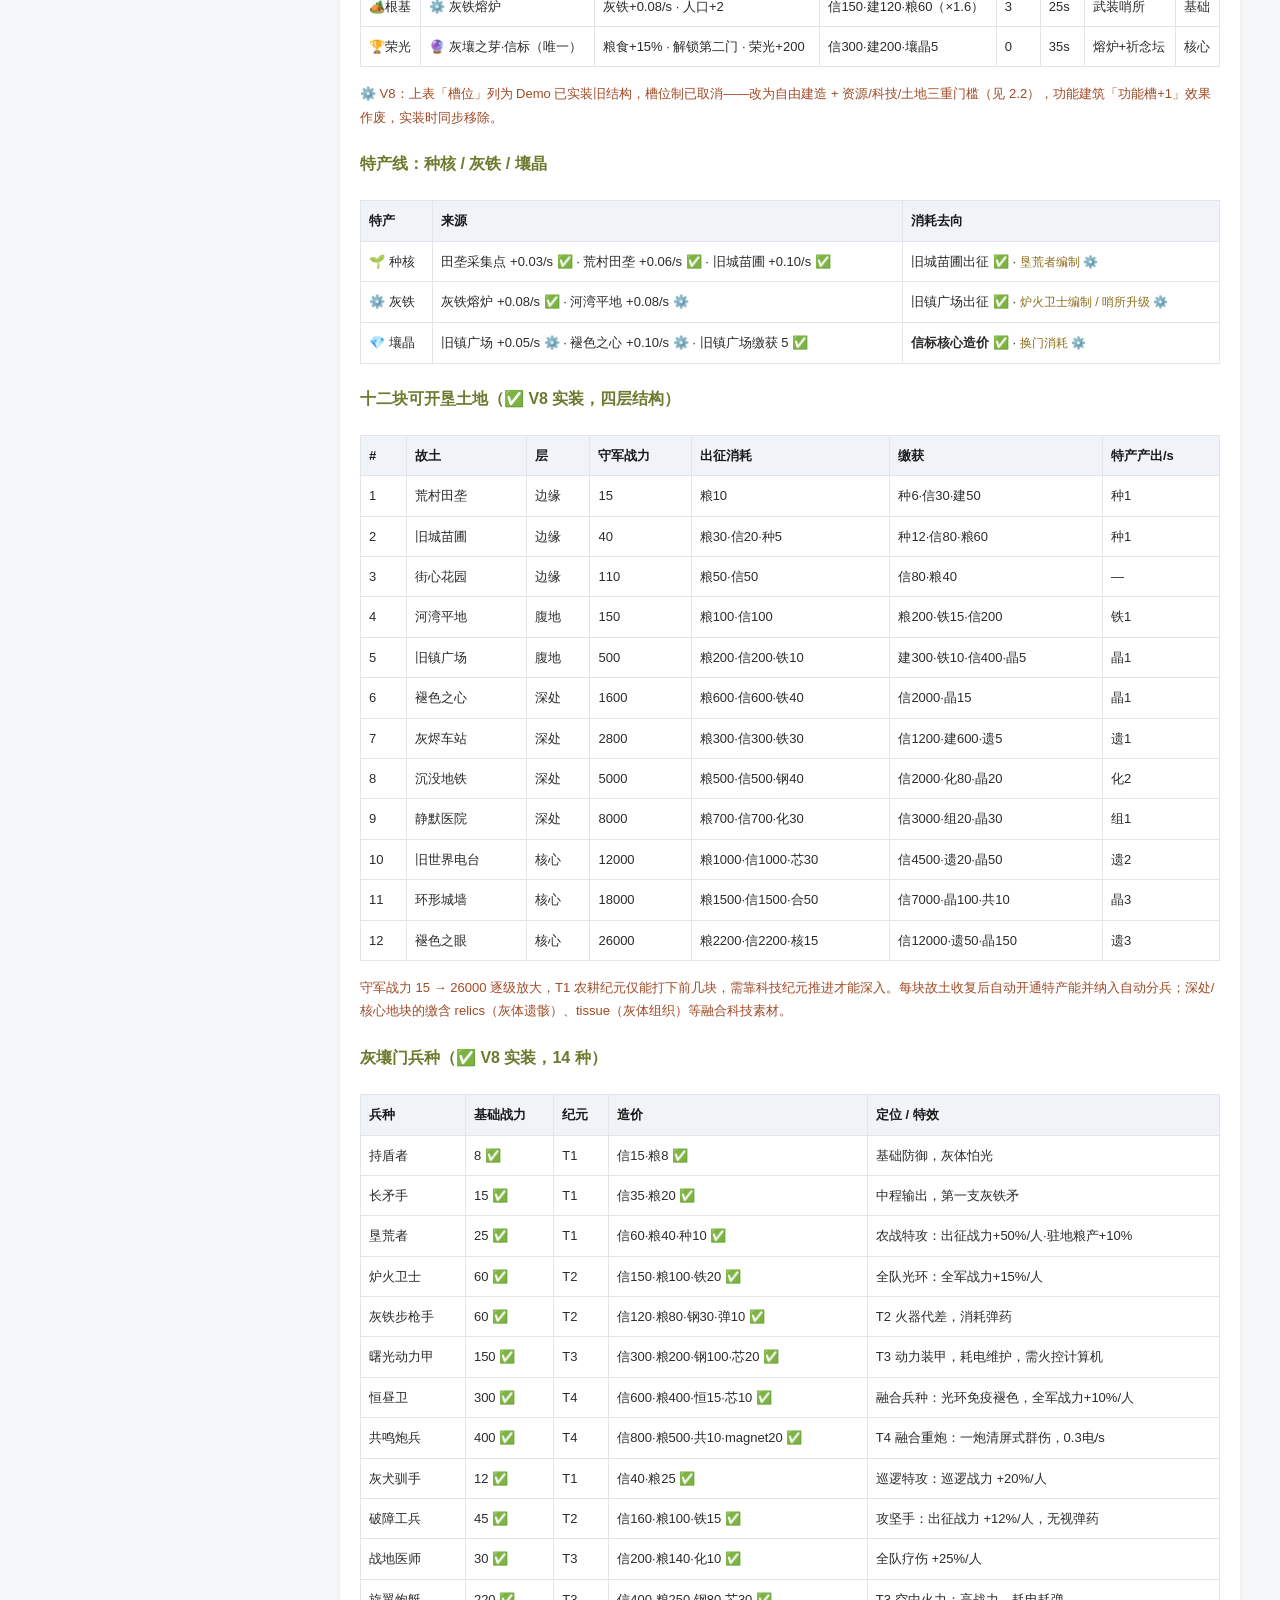
==== commit 95c4e2ed: "英雄名额上限 10：招募拦截与满员UI，同步设定集" ====
--- a/梦境回廊-完整设定集-v8.html
+++ b/梦境回廊-完整设定集-v8.html
@@ -68,7 +68,7 @@
 <b>一、灰壤门已完整实装</b>——V7 稿中标注 ⚙️ 待实装的核心系统，V8 已在单文件游戏《梦境回廊-灰壤门-V8实装.html》中全部落地：38 座建筑、14 个兵种、12 块故土、五纪元科技树、三条融合链、信标与换门、自动存档与离线收益均可玩。<br>
 <b>二、相对 V7 的玩法实装变更</b>：<br>
 ① <b>建筑升级改为研究触发</b>——不再是点击升级；研究对应工艺科技后该建筑自动升级，之后新建的同类型建筑继承该等级；界面<b>不再显示 Lv</b>，升级后建筑<b>直接换新名字</b>（如帐篷营地→加固营地→军事营地）；<br>
-② <b>双轨士兵系统</b>——普通士兵是<b>数字编制</b>（按 ×1/×10/×50 成批招募、<b>受帐篷营地容量约束</b>、会战死、进荣誉墙），按近战/远程/支援/融合四类分卡；<b>英雄</b>不区分职业，界面只有一张「招募英雄」卡（登记<b>无上限</b>、有名字/等级/经验/血量、造价 ×3、永不战死只疗伤、自带 8 装备槽）；<br>
+② <b>双轨士兵系统</b>——普通士兵是<b>数字编制</b>（按 ×1/×10/×50 成批招募、<b>受帐篷营地容量约束</b>、会战死、进荣誉墙），按近战/远程/支援/融合四类分卡；<b>英雄</b>不区分职业，界面只有一张「招募英雄」卡（最多同时 <b>10 名</b>、有名字/等级/经验/血量、造价 ×3、永不战死只疗伤、自带 8 装备槽）；<br>
 ③ <b>英雄装备系统</b>——8 槽（武器/头盔/护甲/战靴/护手/披风/护符/指环）× 5 品级（白绿蓝紫金，战力 ×1/1.6/2.5/4/6.5）；英雄巡逻与出征自动打怪，越深处的掉落品级越好，自动换上更优装备；装备槽在界面上<b>仅以品级色块显示</b>（悬停看详情），不占用文字；<br>
 ④ <b>故土 6→12 块</b>——分边缘/腹地/深处/核心四层，T1 打不完，避免单纪元通关；Tab 定为 建造/研究/士兵/故土；<br>
 ⑤ <b>产业链系统</b>——下游建筑由上游供货获得产能加成（熔炉←灰铁矿场、硝化车间←碎石场等，最多 2 座叠加），建造卡片实时显示「链· 上游 +N% / 缺供」；<br>
@@ -181,7 +181,7 @@
   <h4>二、英雄（个体 · 永不战死 · 8 装备）</h4>
   <table>
     <tr><th>属性</th><th>规则</th></tr>
-    <tr><td>数量上限</td><td><b>无上限</b>——英雄登记不限人数，资源够就能一直招</td></tr>
+    <tr><td>数量上限</td><td><b>10 名</b>——英雄最多同时登记 10 名，满员后不再接受招募</td></tr>
     <tr><td>招募</td><td>界面只有一张<b>「招募英雄」</b>卡，不区分职业；造价 ×3 普通士兵（按当前最强已解锁兵种计），招募即带<b>全套 8 件白装</b>；军事营地建成后招 Lv2 起步英雄</td></tr>
     <tr><td>姓名 / 等级 / 经验</td><td>随机姓名（如「陈铮」「林晚」）；Lv 无封顶，实战战力 = 基础 ×(1+0.35×(Lv-1))（每级 +35%，成长加速）；升级所需 XP = 40×1.45^(Lv-1)，比旧版更快；Lv5「老练」/ Lv8「传奇」/ Lv12「传说」为称号节点</td></tr>
     <tr><td>状态</td><td>营地巡逻 / 逐块故土驻守（按战力自动分散、强者往深处）/ 出征 / 疗伤</td></tr>
@@ -198,7 +198,7 @@
     <tr><td>自动换装</td><td>拾取装备与当前槽位对比，<b>仅当战力更高时自动替换</b>，更差的直接忽略；战报记录换装</td></tr>
     <tr><td>界面显示</td><td>英雄卡下方 8 个<b>品级色块</b>（白/绿/蓝/紫/金，空槽虚线斜纹），不显示装备名称；鼠标悬停色块查看装备详情</td></tr>
   </table>
-  <p class="note">装备把「往深处巡逻」的收益从单纯素材扩展为战力成长：越深的故土越危险，但也越可能掉出金装。英雄是唯一能穿戴装备的载体，英雄数量无上限，装备配置越厚整支军队越强。</p>
+  <p class="note">装备把「往深处巡逻」的收益从单纯素材扩展为战力成长：越深的故土越危险，但也越可能掉出金装。英雄是唯一能穿戴装备的载体，英雄最多 10 名，装备配置越厚整支军队越强。</p>
 
   <h4>四、巡逻与自动战报流</h4>
   <ul>
@@ -211,12 +211,12 @@
   <h4>五、与现有系统的衔接</h4>
   <ul>
     <li><b>出征</b>：全体英雄 + 全部普通士兵参战；胜利大额经验与掉装给英雄，失败则<b>英雄只受伤、士兵按比率战死</b></li>
-    <li><b>存档</b>：士兵数字、英雄个体与装备全量入档；英雄登记无上限，不再有「超出折为普通士兵」的裁剪，老存档自动补齐缺装备</li>
-    <li><b>UI</b>：士兵 Tab 分三区——数字编制（按近战/远程/支援/融合分色的窄卡片，批量招募并显示 已招募/营地容量）/ 英雄（只有一张「招募英雄」卡 + 8 品级色块）/ 荣誉墙；资源栏显示士兵数（已招/容量）；英雄仅显示数量、无上限</li>
+    <li><b>存档</b>：士兵数字、英雄个体与装备全量入档；英雄登记上限 10 名（老存档超出部分保留、暂停招募，不裁剪），老存档自动补齐缺装备</li>
+    <li><b>UI</b>：士兵 Tab 分三区——数字编制（按近战/远程/支援/融合分色的窄卡片，批量招募并显示 已招募/营地容量）/ 英雄（只有一张「招募英雄」卡 + 8 品级色块）/ 荣誉墙；资源栏显示士兵数（已招/容量）；英雄显示数量/10</li>
     <li><b>研究与资源 UI</b>：研究页为窄网格卡片，按生产/解锁/建筑/融合配色；进行中研究只显示剩余秒数与进度百分比，资源栏与研究中<b>都不画进度条</b>，只靠数字增长体现产出</li>
     <li><b>建造区 UI</b>：建筑卡恢复<b>大卡</b>，卡面<b>平时仅显示图标、名称与数量 ×N</b>，类别/效果/产业链/造价/操作提示在<b>鼠标悬停</b>时浮出；<b>不再显示 Lv</b>，研究升级后名字直接更换；卡底有类型色条（核心金/基础绿/功能蓝/融合紫），靠配色区分已建/可建/待建/未解锁；<b>建造前预判产率，某资源将变负时提示「XX产量不足，无法建造」</b></li>
   </ul>
-  <p class="note">双轨系统的核心权衡：<b>士兵的消耗 × 英雄的成长 × 装备的深度</b>。数字兵受营地容量约束、会战死，想扩军先建帐篷营地；英雄不死且登记无上限、靠等级与装备持续变强，装备靠往深处巡逻慢慢磨——三者叠加，构成灰壤门长线放置的成长骨架。</p>
+  <p class="note">双轨系统的核心权衡：<b>士兵的消耗 × 英雄的成长 × 装备的深度</b>。数字兵受营地容量约束、会战死，想扩军先建帐篷营地；英雄不死且最多同时 10 名、靠等级与装备持续变强，装备靠往深处巡逻慢慢磨——三者叠加，构成灰壤门长线放置的成长骨架。</p>
 
 
   <h3 id="pace">2.7 节奏与时长设计（⚙️ V8 新增）</h3>
@@ -716,7 +716,7 @@
     <tr><td>核心框架 / 资源 / 建造逻辑（取消槽位、无上限）</td><td>✅ 灰壤门 V8 已实装</td><td>自由建造 + 资源/科技/土地三重门槛，核心建筑唯一</td></tr>
     <tr><td>灰壤门建筑 38 座 / 兵种 14 种 / 故土 12 块</td><td>✅ 灰壤门 V8 已实装</td><td>五纪元科技树、三条融合链、隐藏信标全部可玩</td></tr>
     <tr><td>建筑升级改研究触发 / 产业链供货</td><td>✅ 灰壤门 V8 已实装</td><td>研究工艺科技自动升级建筑；上游供货加成实时显示</td></tr>
-    <tr><td>双轨士兵 / 英雄 8 装备 5 品级 / 荣誉墙</td><td>✅ 灰壤门 V8 已实装</td><td>数字兵受营地容量约束、批量招募有战死；英雄登记无上限、统一招募不分职业、永不战死；自动打怪换装、按战死人数抚恤</td></tr>
+    <tr><td>双轨士兵 / 英雄 8 装备 5 品级 / 荣誉墙</td><td>✅ 灰壤门 V8 已实装</td><td>数字兵受营地容量约束、批量招募有战死；英雄上限 10 名、统一招募不分职业、永不战死；自动打怪换装、按战死人数抚恤</td></tr>
     <tr><td>卡片化 UI / 纯数字增长</td><td>✅ 灰壤门 V8 已实装</td><td>研究与士兵按类型分色窄卡；建筑悬停看详情、升级后改名不显示 Lv；资源与计时只用数字、无进度条</td></tr>
     <tr><td>特产链 / 荣光换门 / 存档 / 离线 / 回廊记事</td><td>✅ 灰壤门 V8 已实装</td><td>三条件换门、12h 离线补算、记事只放故事</td></tr>
     <tr><td>兽骨原 / 浮渊 / 归形之界 三门完整设定</td><td>⚙️ 设定定稿</td><td>机制/故土/特产/兵种/记事全套，待后续实装</td></tr>
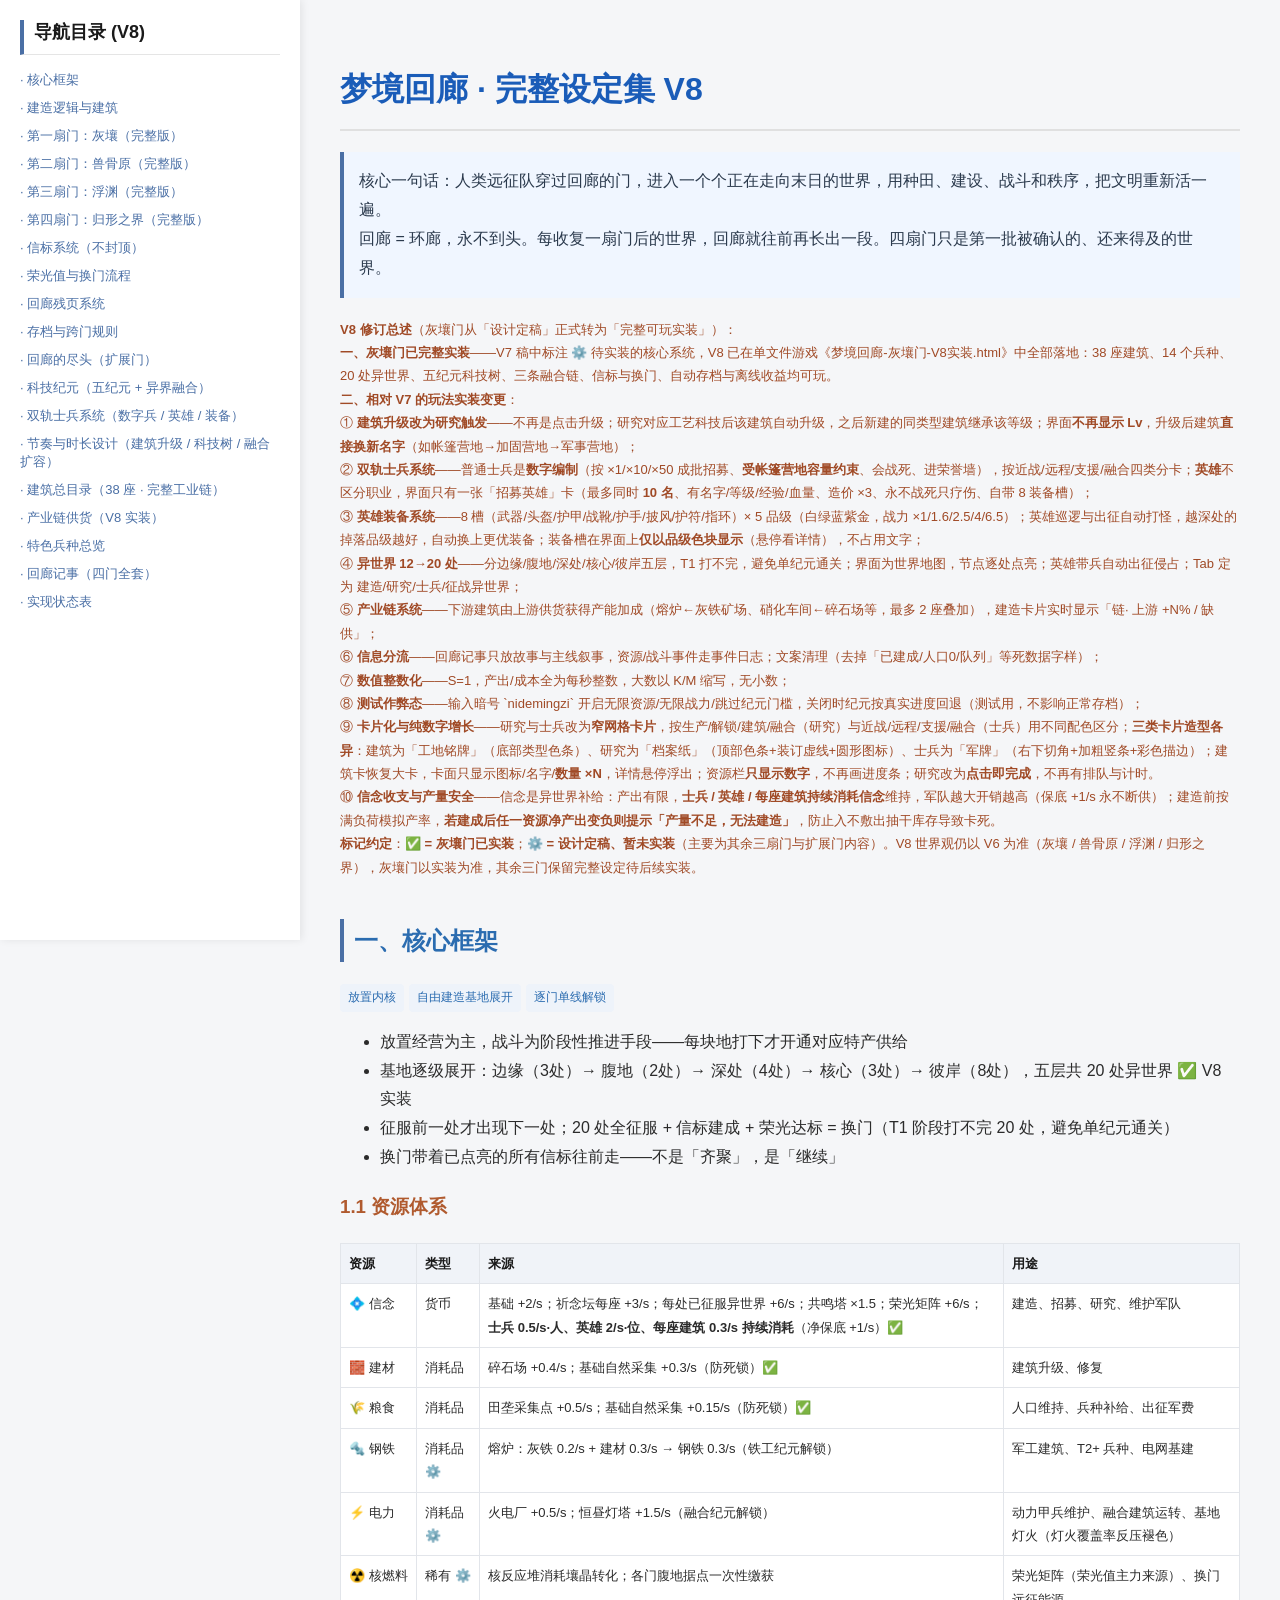
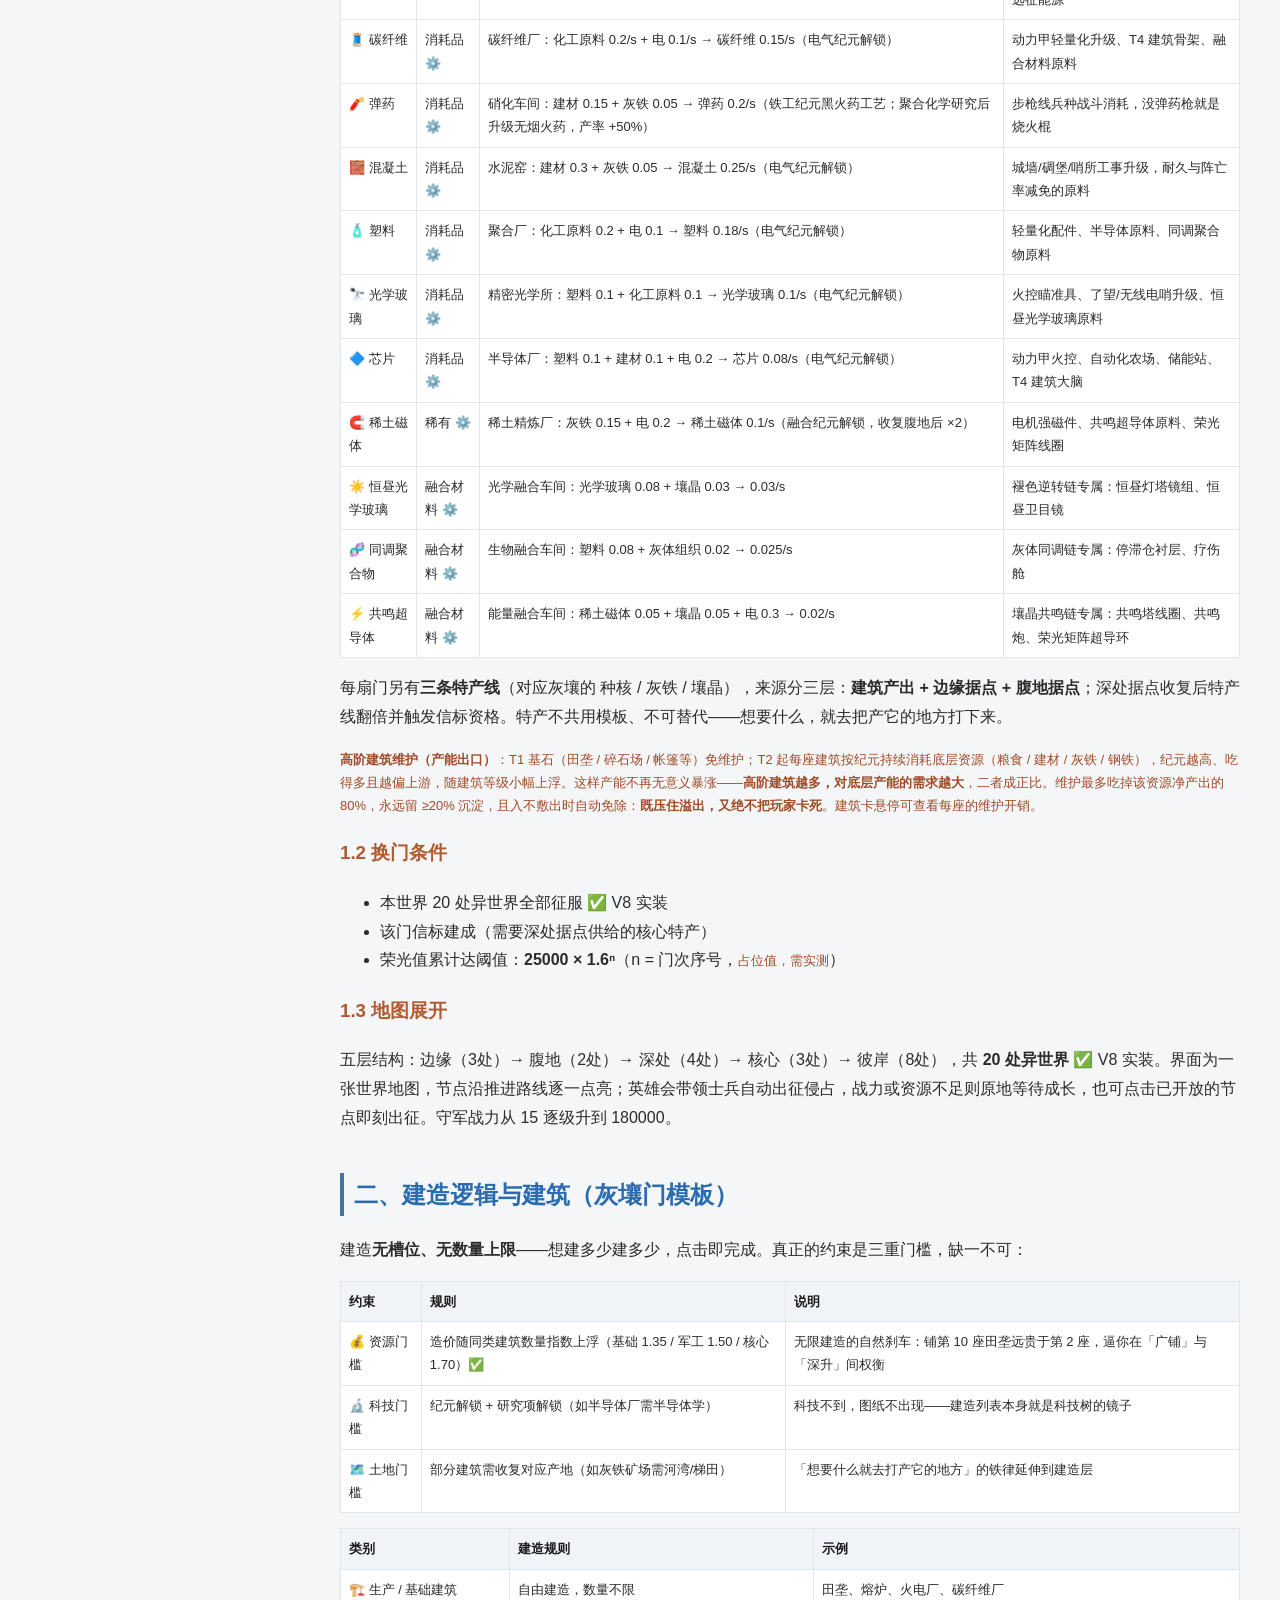
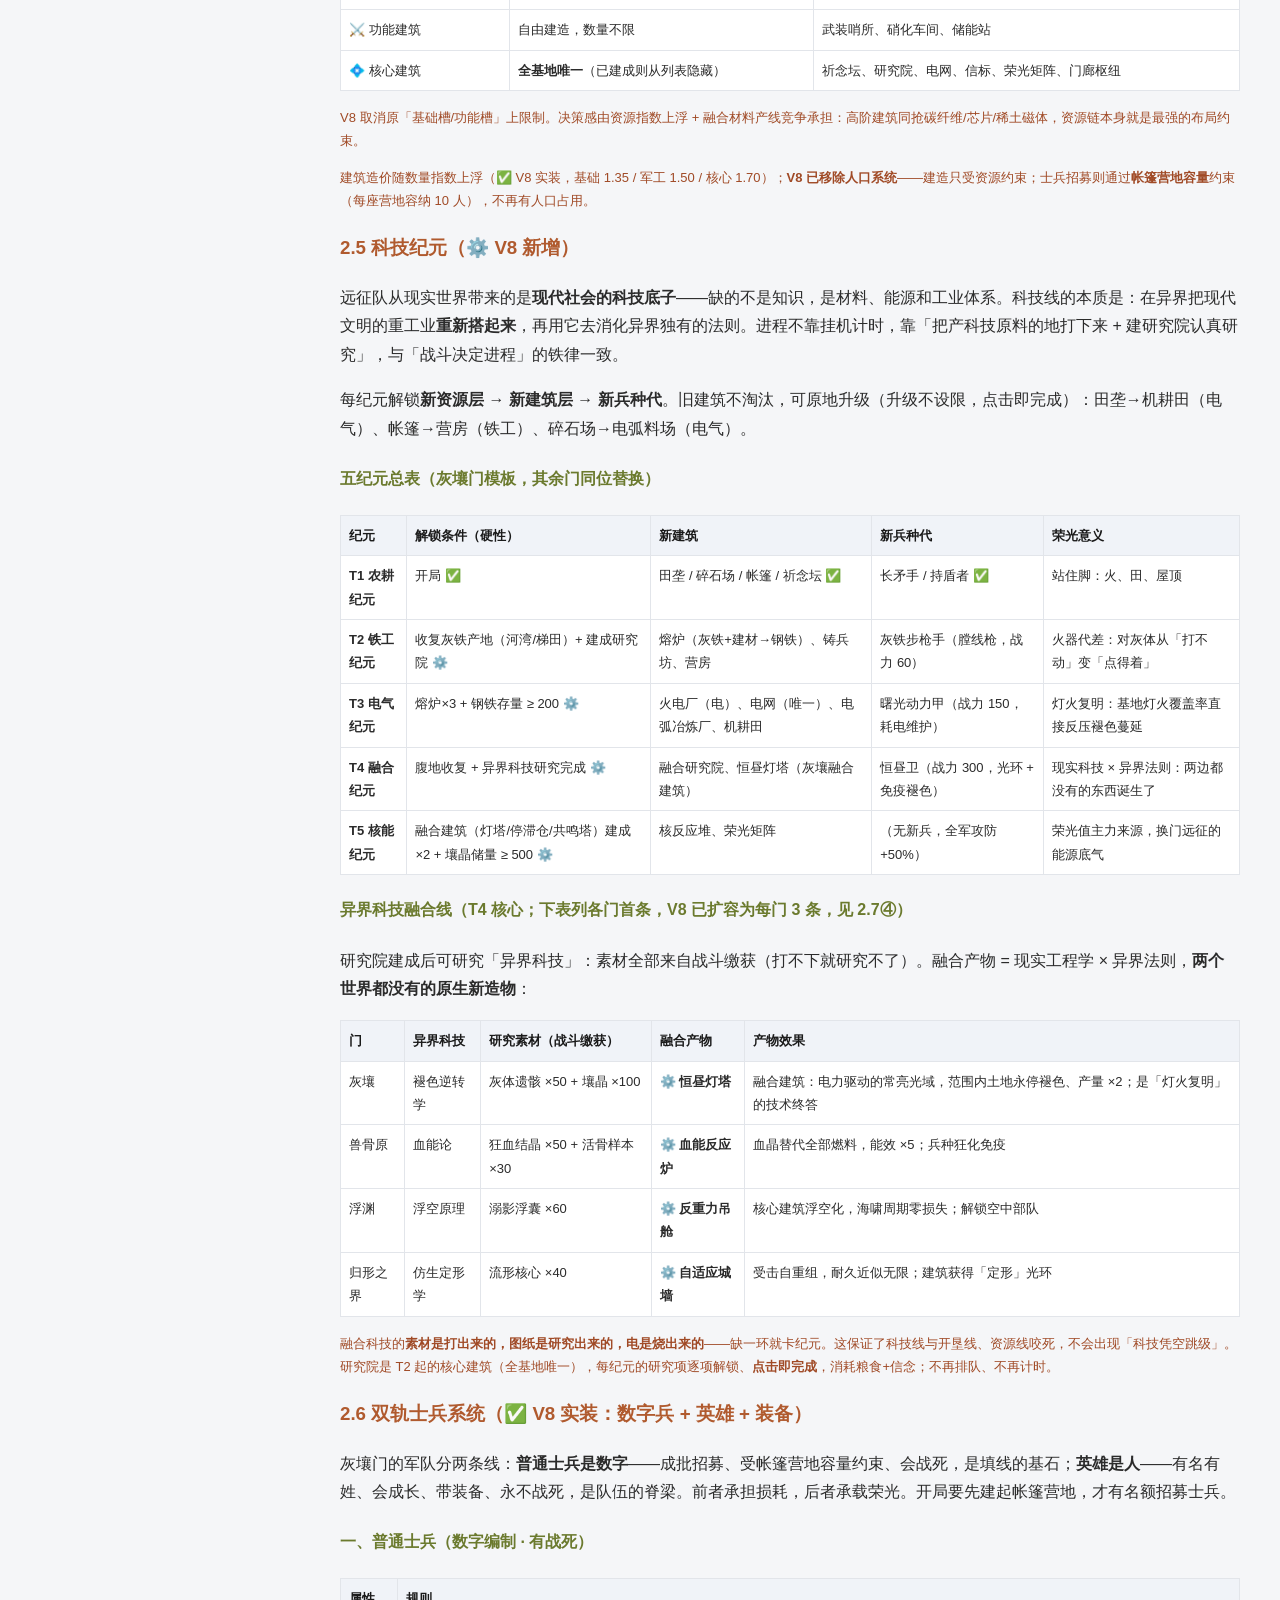
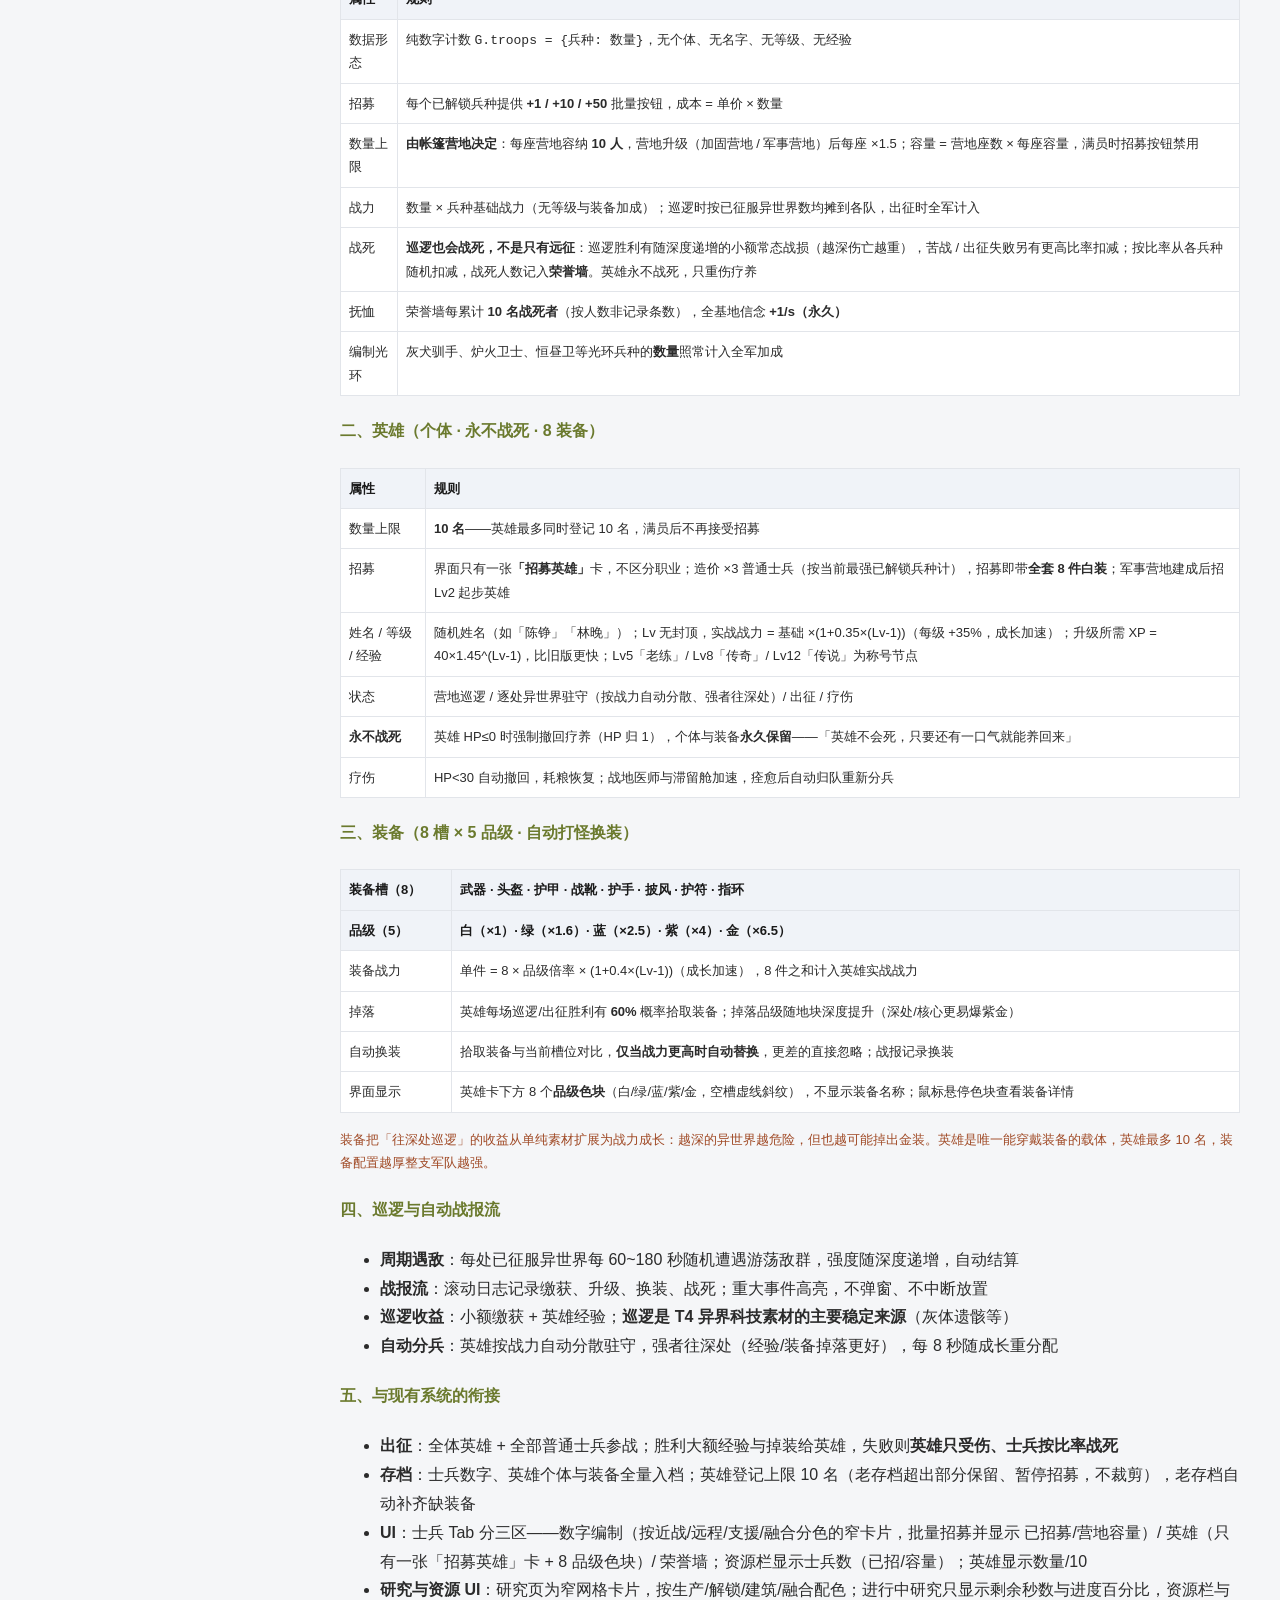
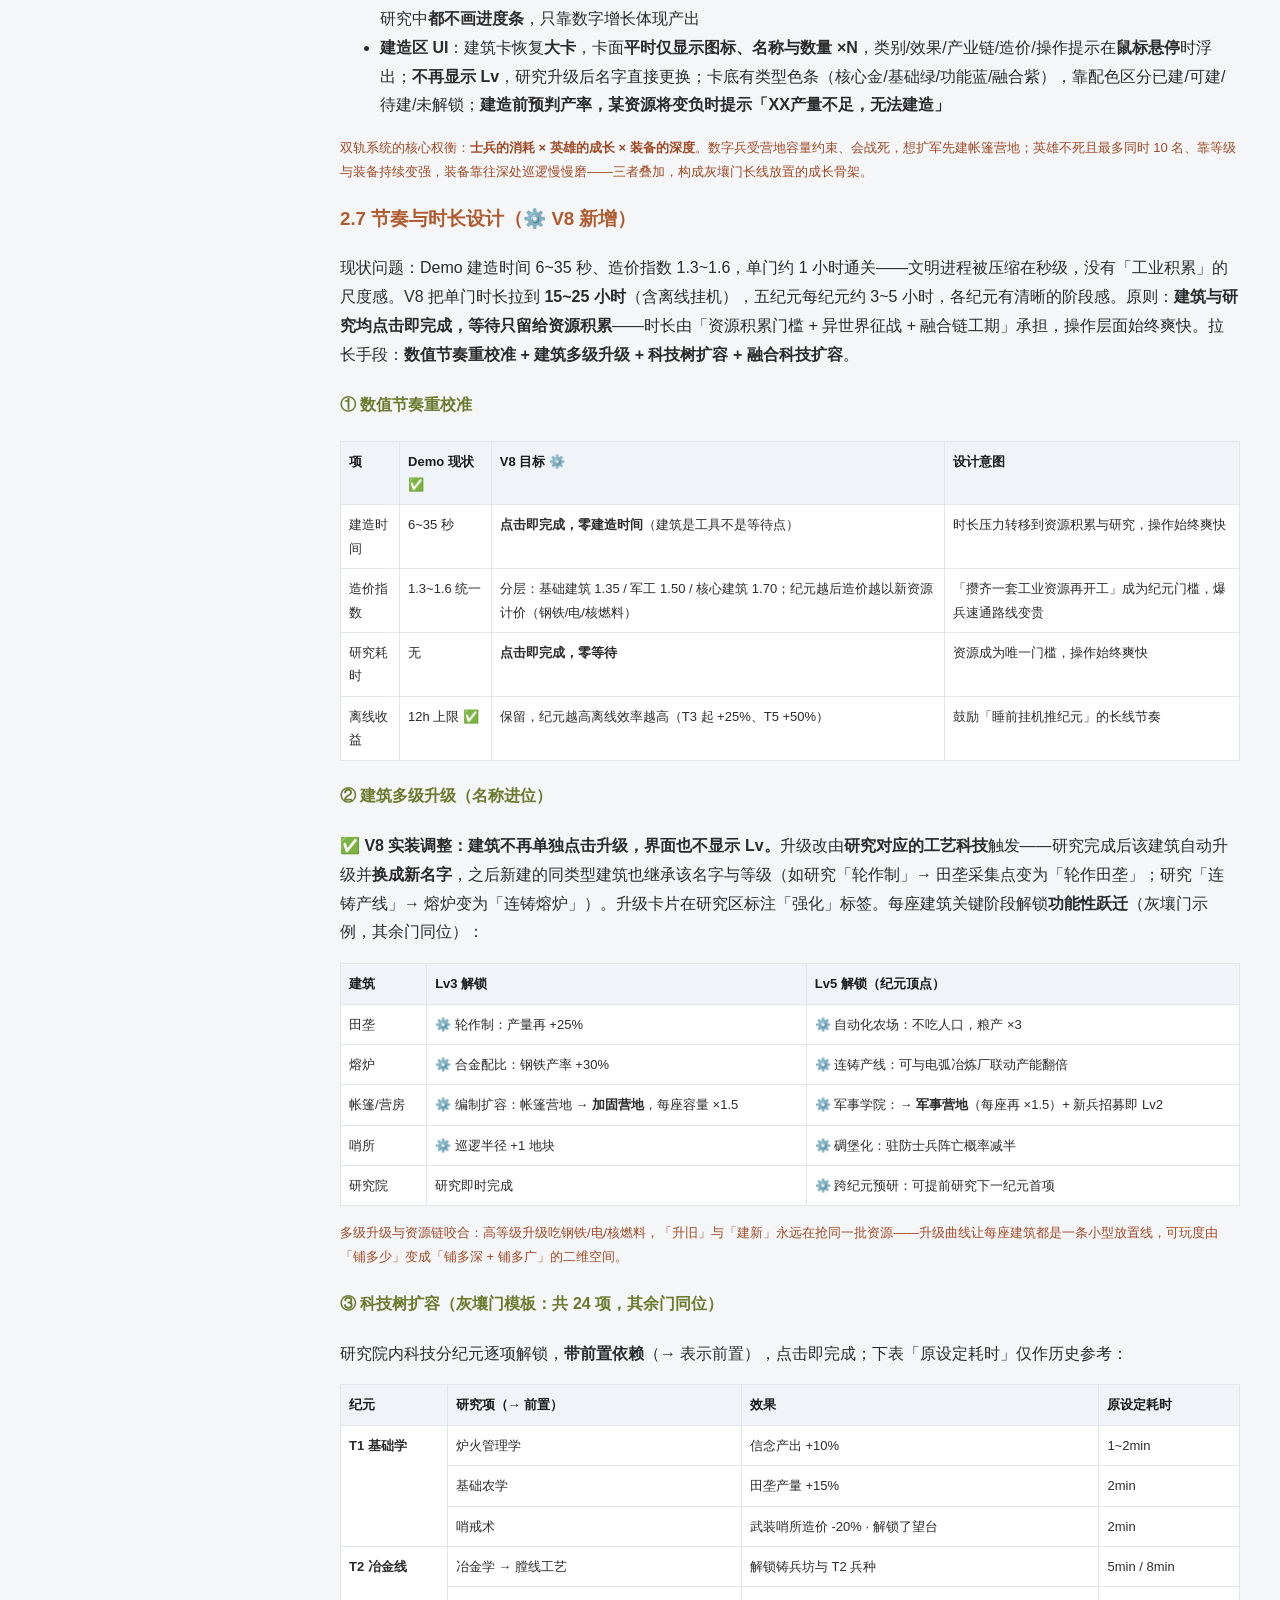
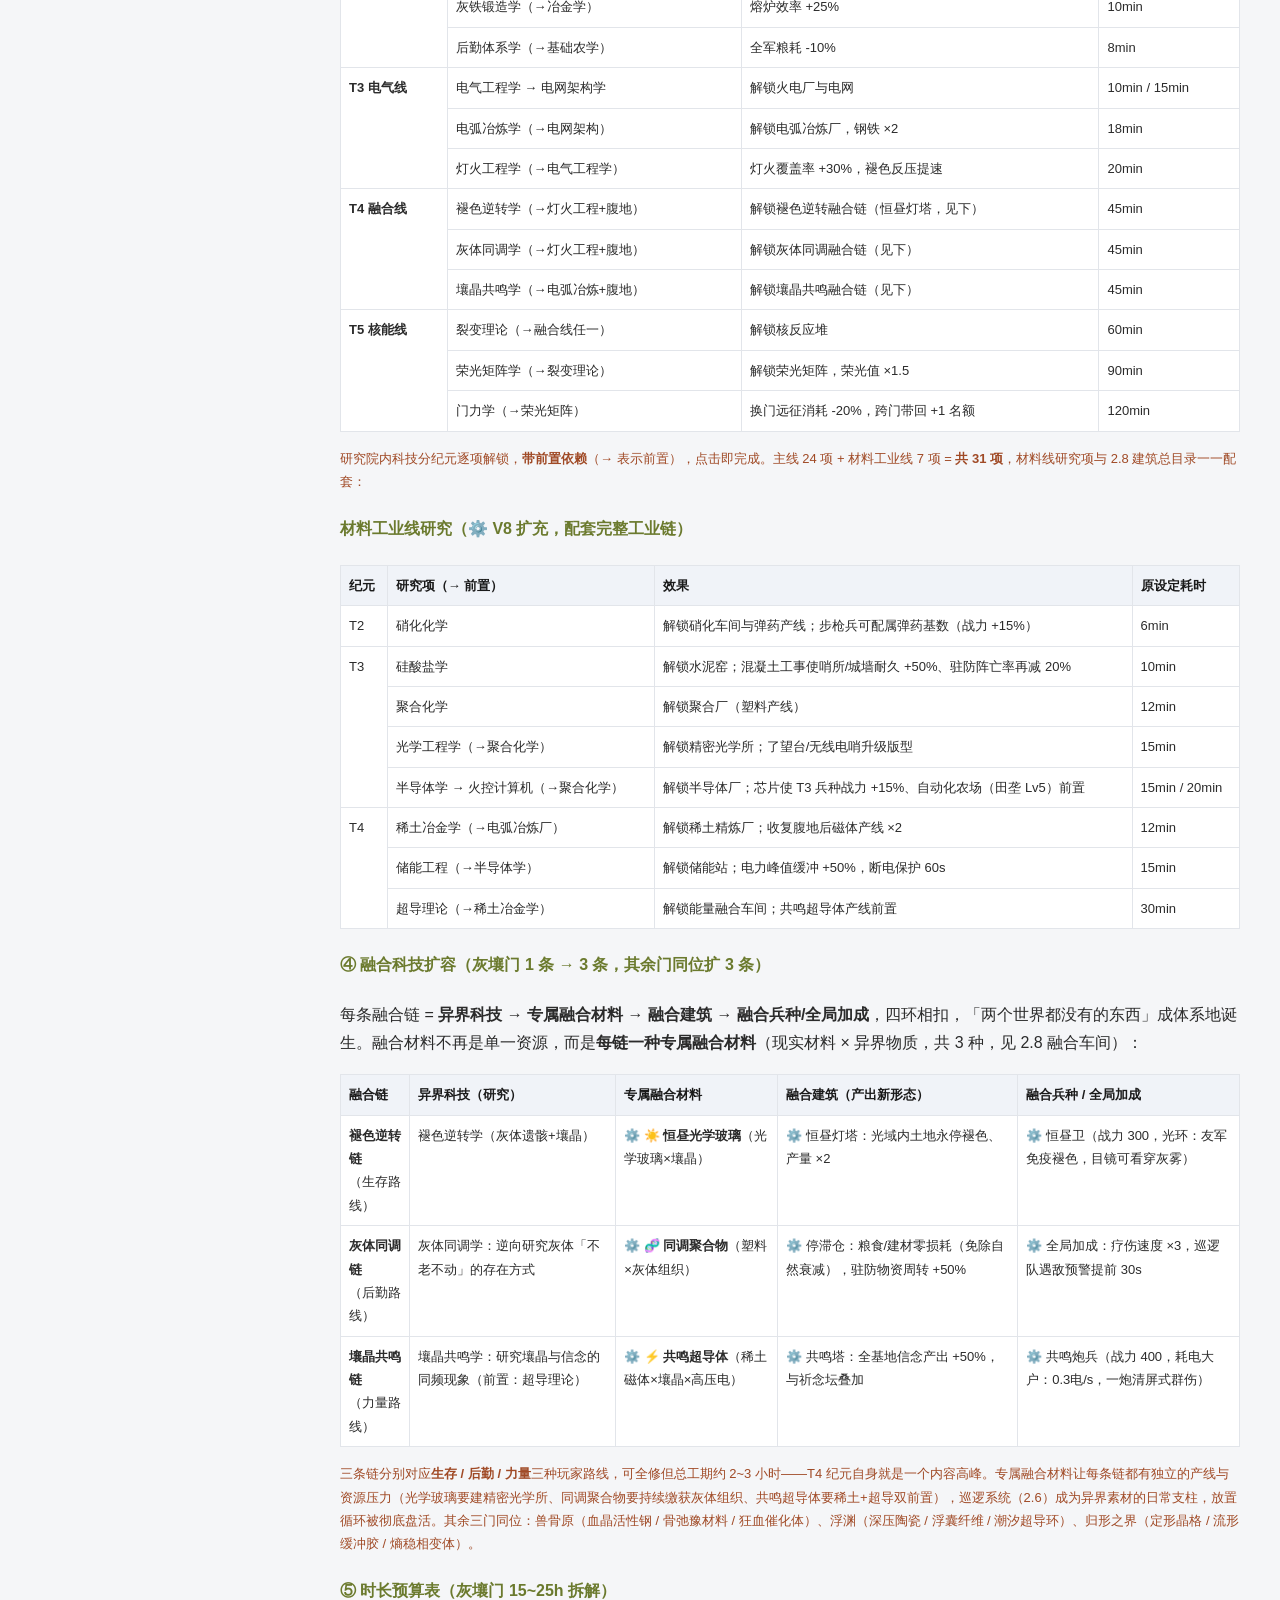
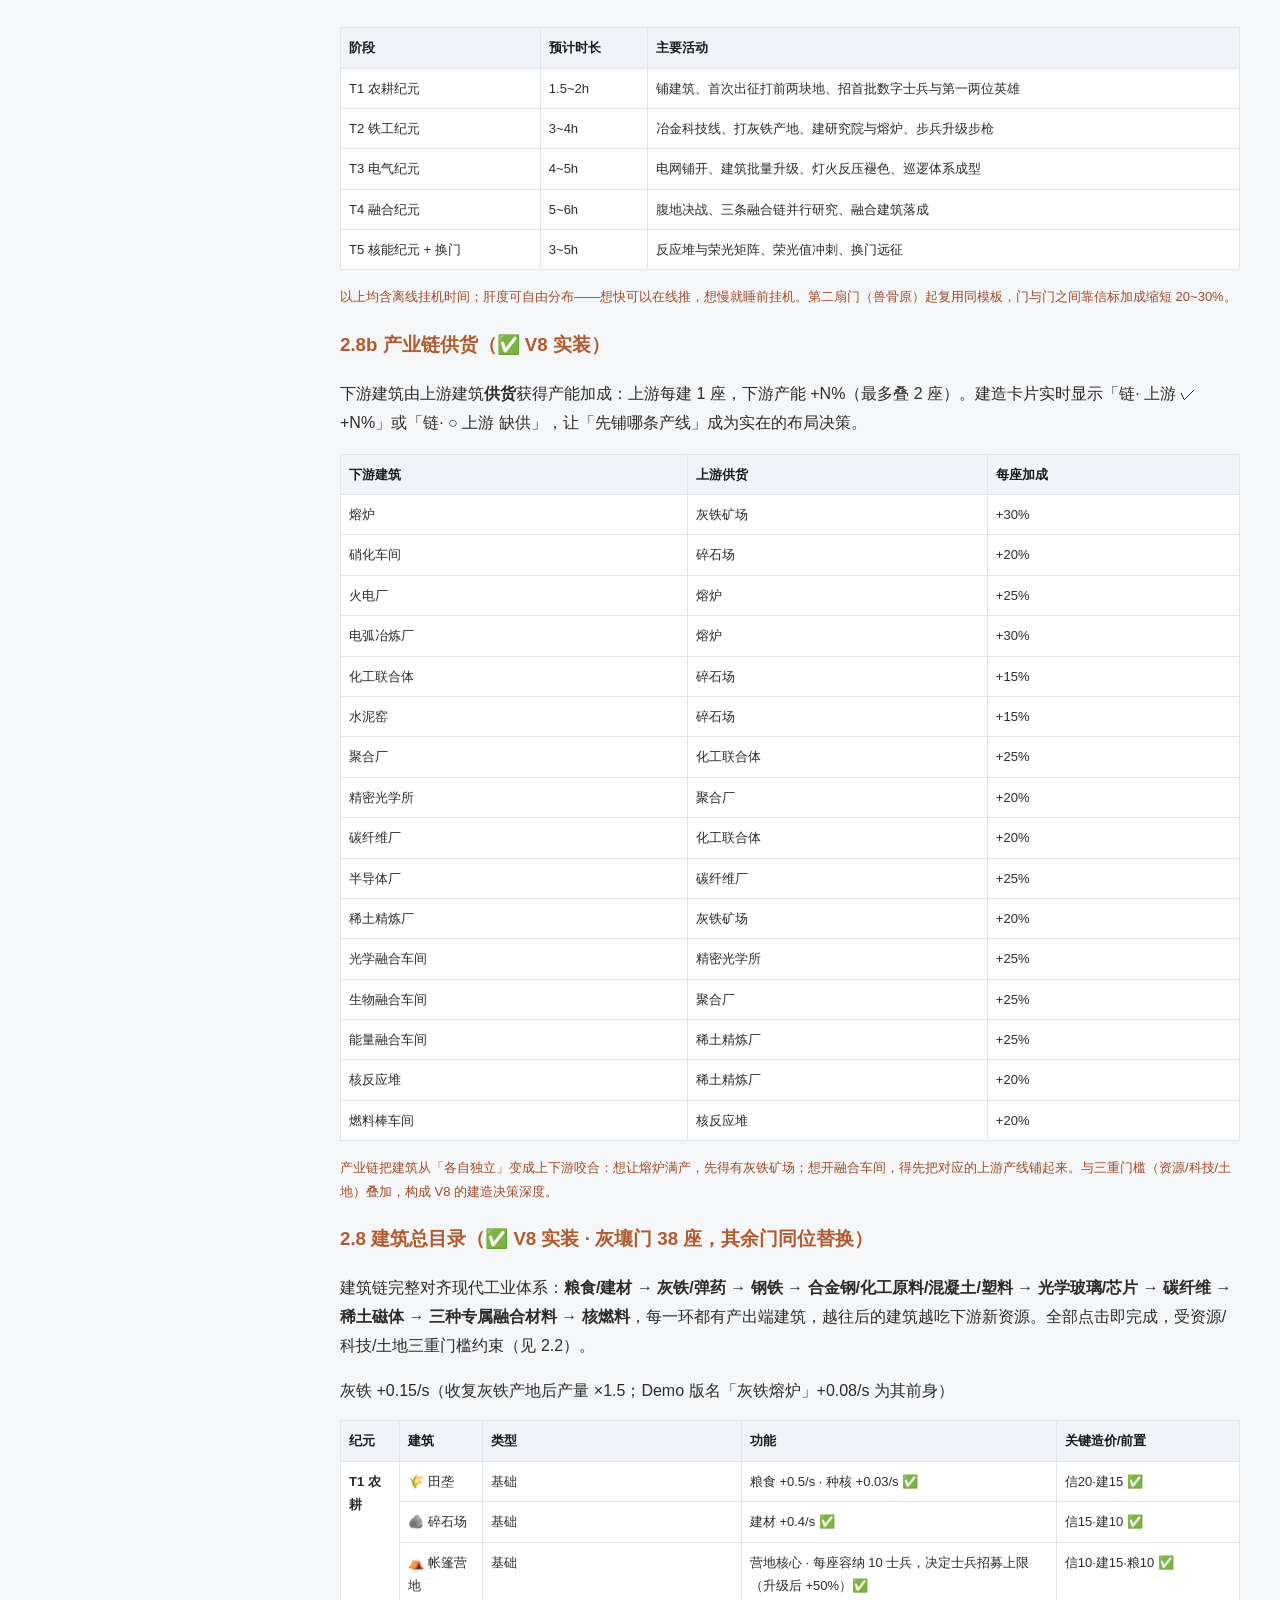
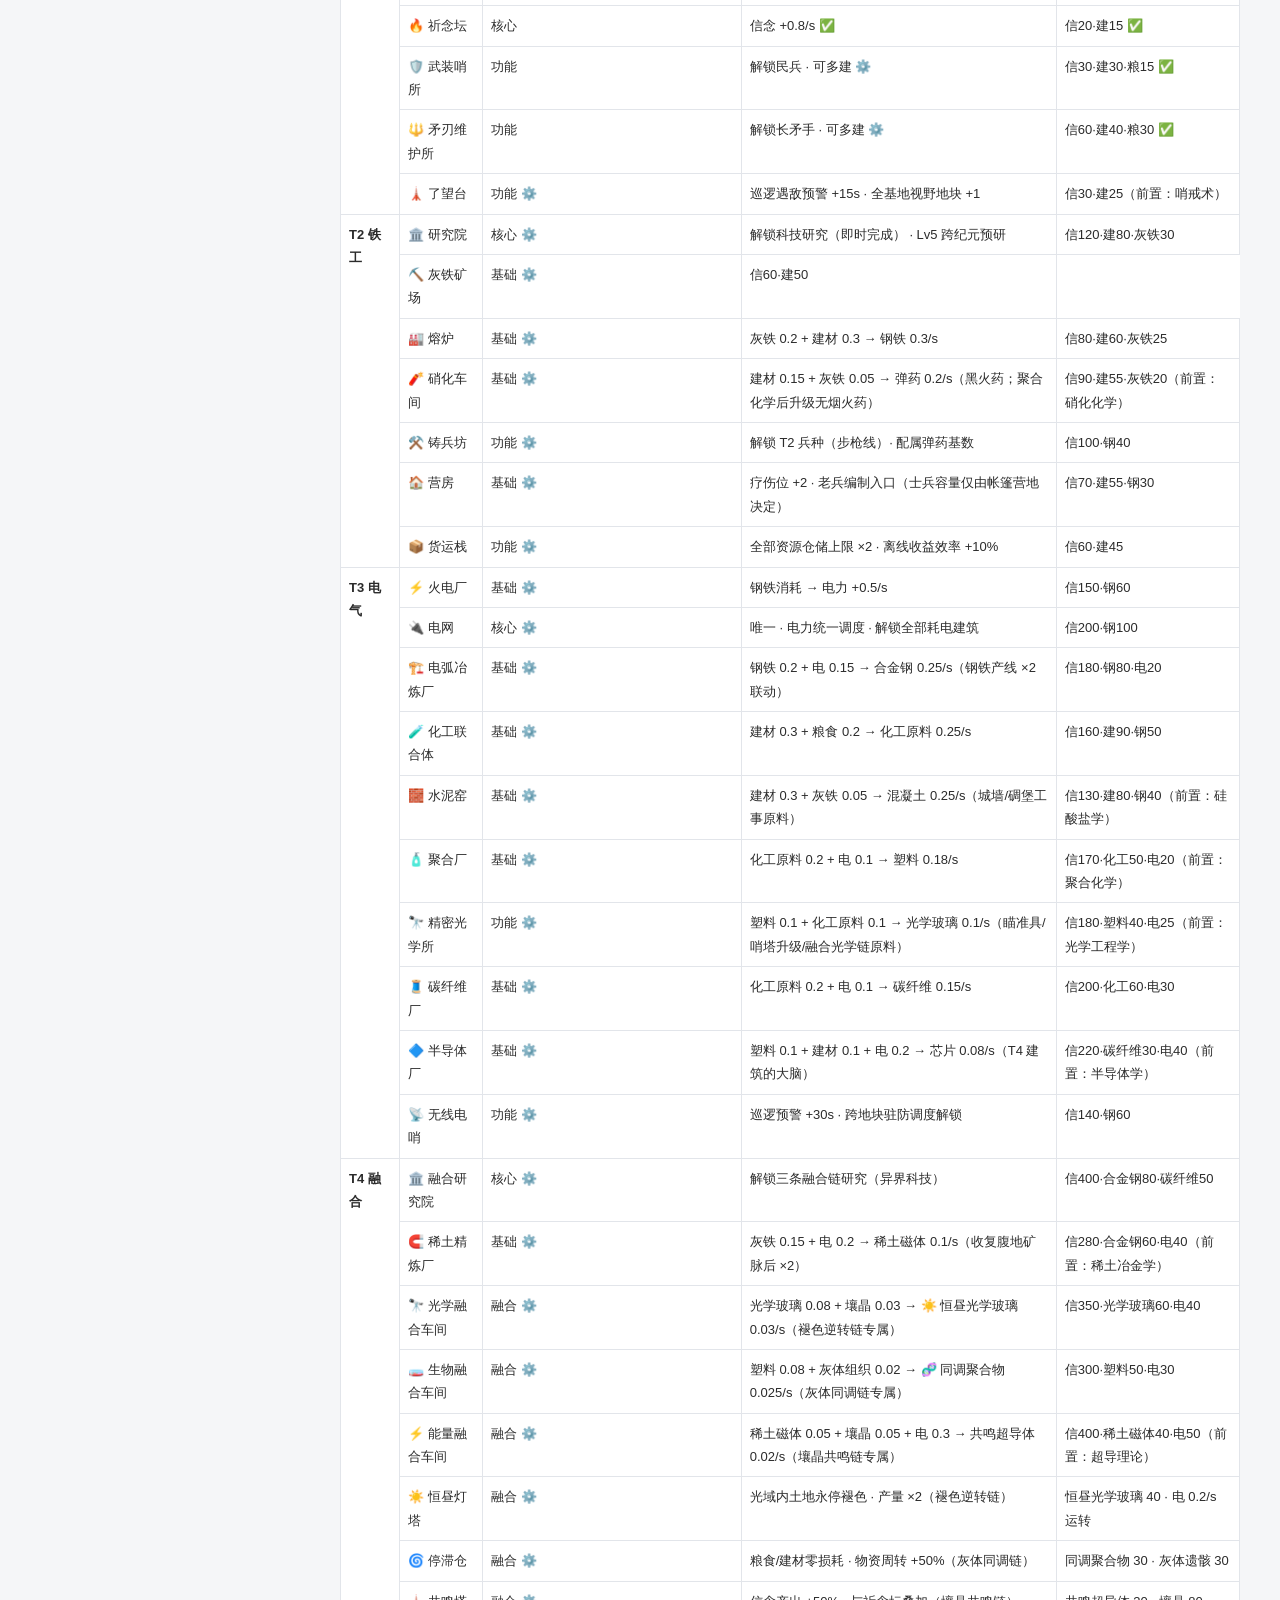
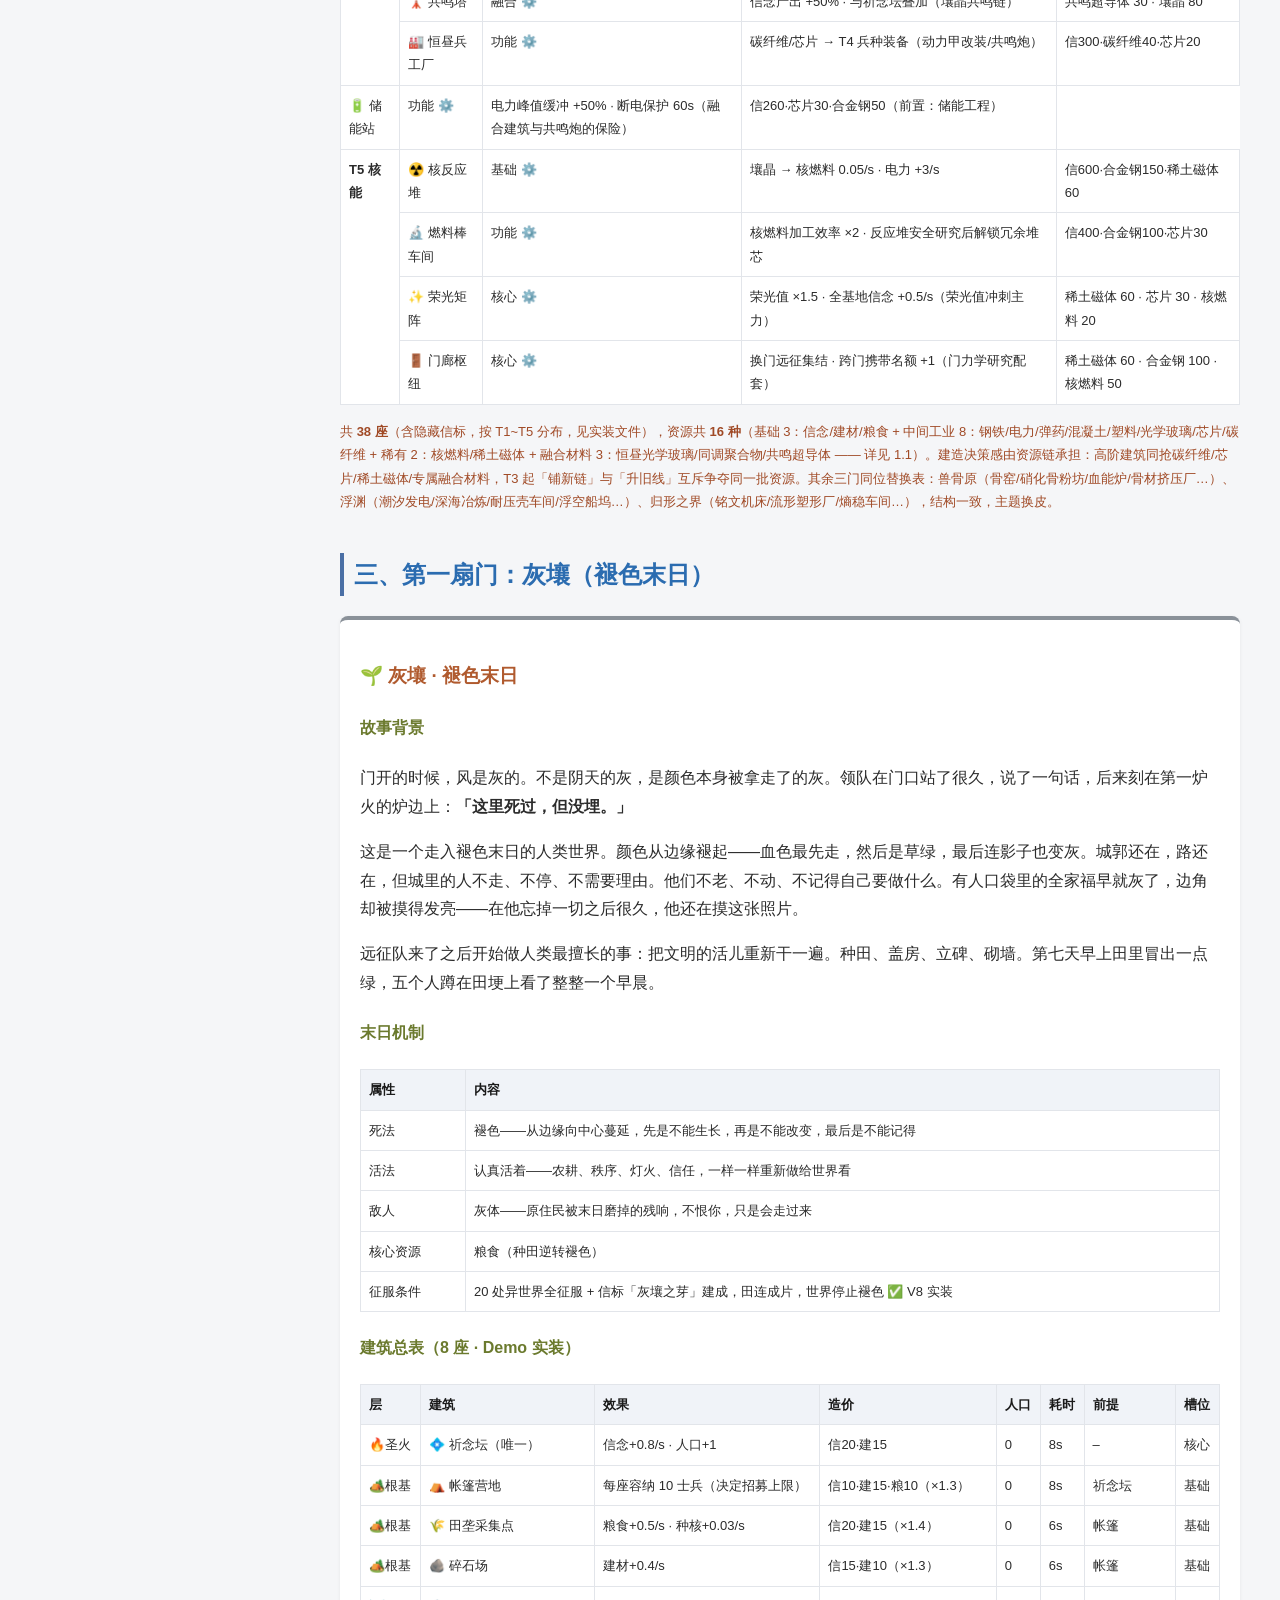
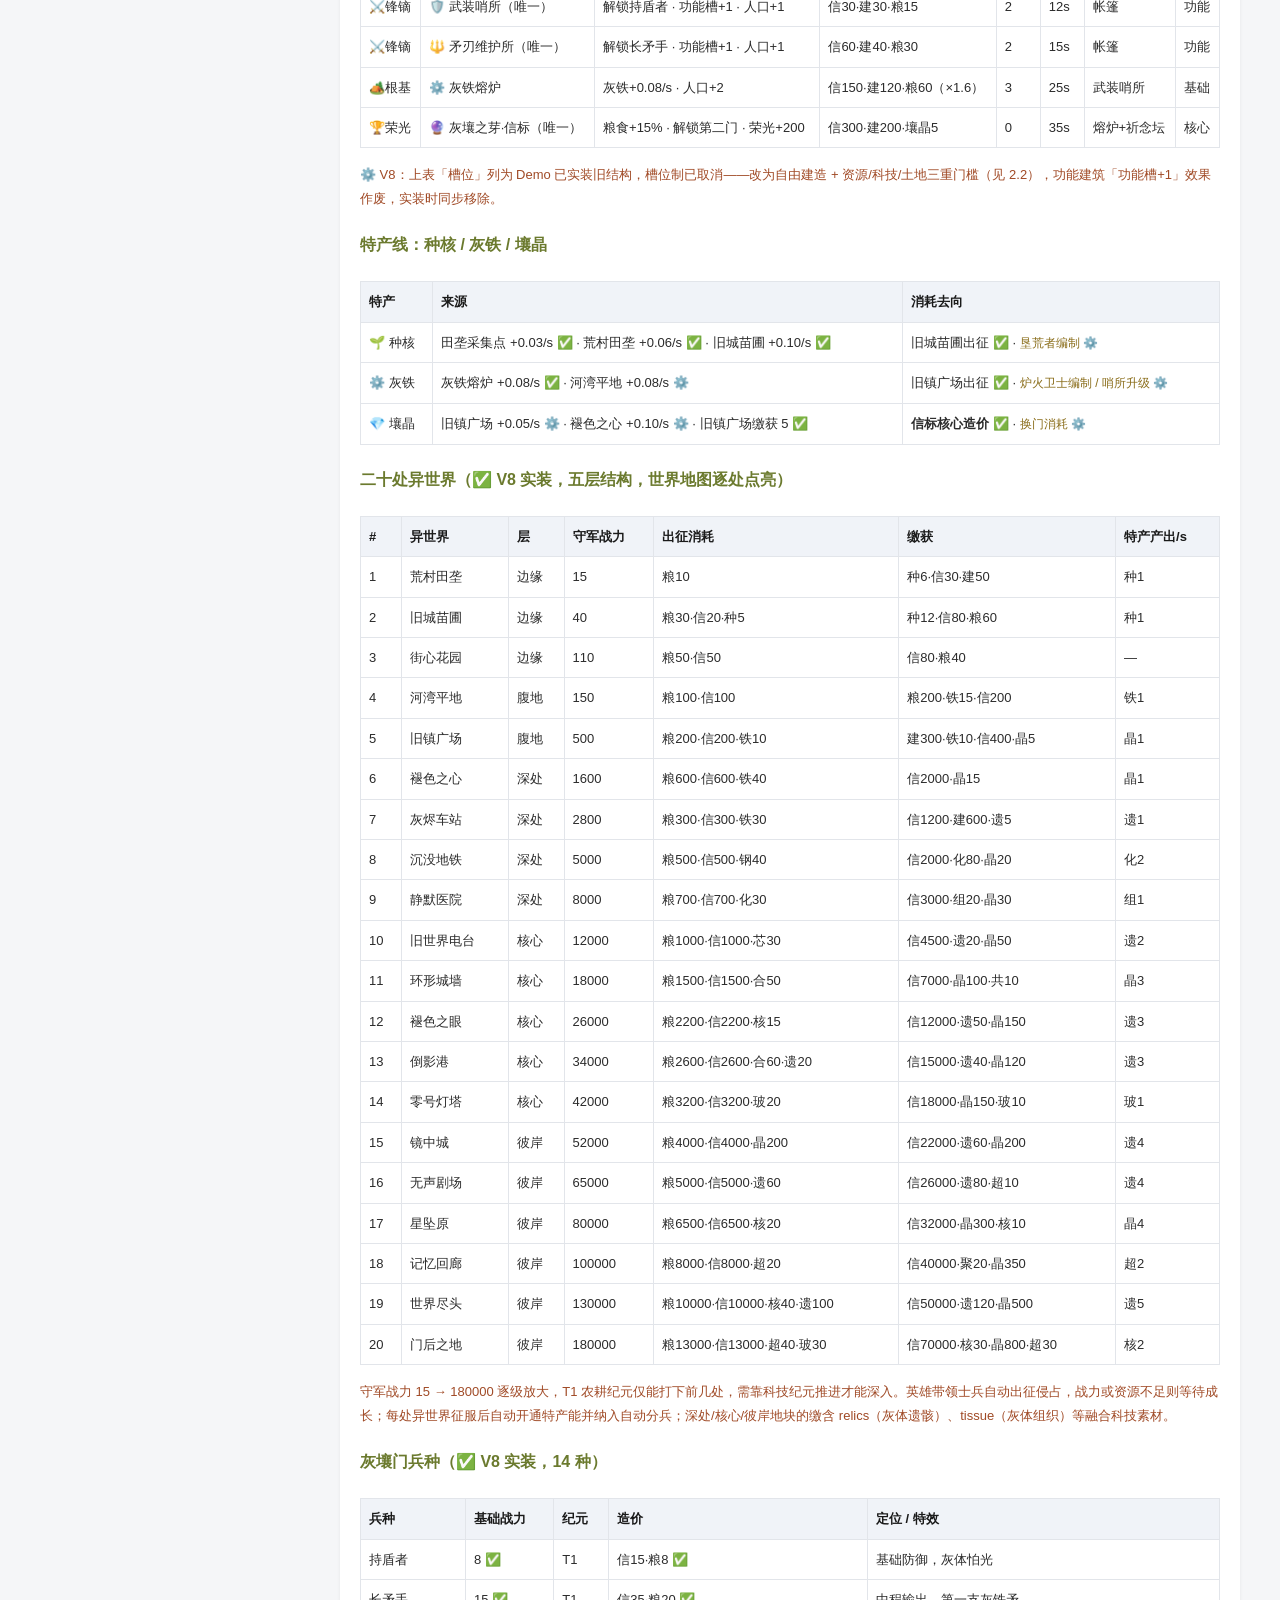
==== commit 23a97402: "同步设定集：即时研究、20处异世界、自动远征" ====
--- a/梦境回廊-完整设定集-v8.html
+++ b/梦境回廊-完整设定集-v8.html
@@ -65,17 +65,17 @@
     回廊 = 环廊，永不到头。每收复一扇门后的世界，回廊就往前再长出一段。四扇门只是第一批被确认的、还来得及的世界。
   </blockquote>
   <p class="note"><b>V8 修订总述</b>（灰壤门从「设计定稿」正式转为「完整可玩实装」）：<br>
-<b>一、灰壤门已完整实装</b>——V7 稿中标注 ⚙️ 待实装的核心系统，V8 已在单文件游戏《梦境回廊-灰壤门-V8实装.html》中全部落地：38 座建筑、14 个兵种、12 块故土、五纪元科技树、三条融合链、信标与换门、自动存档与离线收益均可玩。<br>
+<b>一、灰壤门已完整实装</b>——V7 稿中标注 ⚙️ 待实装的核心系统，V8 已在单文件游戏《梦境回廊-灰壤门-V8实装.html》中全部落地：38 座建筑、14 个兵种、20 处异世界、五纪元科技树、三条融合链、信标与换门、自动存档与离线收益均可玩。<br>
 <b>二、相对 V7 的玩法实装变更</b>：<br>
 ① <b>建筑升级改为研究触发</b>——不再是点击升级；研究对应工艺科技后该建筑自动升级，之后新建的同类型建筑继承该等级；界面<b>不再显示 Lv</b>，升级后建筑<b>直接换新名字</b>（如帐篷营地→加固营地→军事营地）；<br>
 ② <b>双轨士兵系统</b>——普通士兵是<b>数字编制</b>（按 ×1/×10/×50 成批招募、<b>受帐篷营地容量约束</b>、会战死、进荣誉墙），按近战/远程/支援/融合四类分卡；<b>英雄</b>不区分职业，界面只有一张「招募英雄」卡（最多同时 <b>10 名</b>、有名字/等级/经验/血量、造价 ×3、永不战死只疗伤、自带 8 装备槽）；<br>
 ③ <b>英雄装备系统</b>——8 槽（武器/头盔/护甲/战靴/护手/披风/护符/指环）× 5 品级（白绿蓝紫金，战力 ×1/1.6/2.5/4/6.5）；英雄巡逻与出征自动打怪，越深处的掉落品级越好，自动换上更优装备；装备槽在界面上<b>仅以品级色块显示</b>（悬停看详情），不占用文字；<br>
-④ <b>故土 6→12 块</b>——分边缘/腹地/深处/核心四层，T1 打不完，避免单纪元通关；Tab 定为 建造/研究/士兵/故土；<br>
+④ <b>异世界 12→20 处</b>——分边缘/腹地/深处/核心/彼岸五层，T1 打不完，避免单纪元通关；界面为世界地图，节点逐处点亮；英雄带兵自动出征侵占；Tab 定为 建造/研究/士兵/征战异世界；<br>
 ⑤ <b>产业链系统</b>——下游建筑由上游供货获得产能加成（熔炉←灰铁矿场、硝化车间←碎石场等，最多 2 座叠加），建造卡片实时显示「链· 上游 +N% / 缺供」；<br>
 ⑥ <b>信息分流</b>——回廊记事只放故事与主线叙事，资源/战斗事件走事件日志；文案清理（去掉「已建成/人口0/队列」等死数据字样）；<br>
 ⑦ <b>数值整数化</b>——S=1，产出/成本全为每秒整数，大数以 K/M 缩写，无小数；<br>
-⑧ <b>测试作弊态</b>——输入暗号 `nidemingzi` 开启无限资源/即时研究/无限战力/跳过纪元门槛，关闭时纪元按真实进度回退（测试用，不影响正常存档）；<br>
-⑨ <b>卡片化与纯数字增长</b>——研究与士兵改为<b>窄网格卡片</b>，按生产/解锁/建筑/融合（研究）与近战/远程/支援/融合（士兵）用不同配色区分；<b>三类卡片造型各异</b>：建筑为「工地铭牌」（底部类型色条）、研究为「档案纸」（顶部色条+装订虚线+圆形图标）、士兵为「军牌」（右下切角+加粗竖条+彩色描边）；建筑卡恢复大卡，卡面只显示图标/名字/<b>数量 ×N</b>，详情悬停浮出；资源栏与研究中进行的计时<b>只显示数字</b>，不再画进度条。<br>
+⑧ <b>测试作弊态</b>——输入暗号 `nidemingzi` 开启无限资源/无限战力/跳过纪元门槛，关闭时纪元按真实进度回退（测试用，不影响正常存档）；<br>
+⑨ <b>卡片化与纯数字增长</b>——研究与士兵改为<b>窄网格卡片</b>，按生产/解锁/建筑/融合（研究）与近战/远程/支援/融合（士兵）用不同配色区分；<b>三类卡片造型各异</b>：建筑为「工地铭牌」（底部类型色条）、研究为「档案纸」（顶部色条+装订虚线+圆形图标）、士兵为「军牌」（右下切角+加粗竖条+彩色描边）；建筑卡恢复大卡，卡面只显示图标/名字/<b>数量 ×N</b>，详情悬停浮出；资源栏<b>只显示数字</b>，不再画进度条；研究改为<b>点击即完成</b>，不再有排队与计时。<br>
 ⑩ <b>信念收支与产量安全</b>——信念是异世界补给：产出有限，<b>士兵 / 英雄 / 每座建筑持续消耗信念</b>维持，军队越大开销越高（保底 +1/s 永不断供）；建造前按满负荷模拟产率，<b>若建成后任一资源净产出变负则提示「产量不足，无法建造」</b>，防止入不敷出抽干库存导致卡死。<br>
 <b>标记约定</b>：<b>✅ = 灰壤门已实装</b>；<b>⚙️ = 设计定稿、暂未实装</b>（主要为其余三扇门与扩展门内容）。V8 世界观仍以 V6 为准（灰壤 / 兽骨原 / 浮渊 / 归形之界），灰壤门以实装为准，其余三门保留完整设定待后续实装。</p>
 
@@ -83,15 +83,15 @@
   <p><span class="tag">放置内核</span><span class="tag">自由建造基地展开</span><span class="tag">逐门单线解锁</span></p>
   <ul>
     <li>放置经营为主，战斗为阶段性推进手段——每块地打下才开通对应特产供给</li>
-    <li>基地逐级展开：边缘（3块）→ 腹地（2块）→ 深处（4块）→ 核心（3块），四层共 12 块故土 ✅ V8 实装</li>
-    <li>收复前一块才出现下一块；12 块全收复 + 信标建成 + 荣光达标 = 换门（T1 阶段打不完 12 块，避免单纪元通关）</li>
+    <li>基地逐级展开：边缘（3处）→ 腹地（2处）→ 深处（4处）→ 核心（3处）→ 彼岸（8处），五层共 20 处异世界 ✅ V8 实装</li>
+    <li>征服前一处才出现下一处；20 处全征服 + 信标建成 + 荣光达标 = 换门（T1 阶段打不完 20 处，避免单纪元通关）</li>
     <li>换门带着已点亮的所有信标往前走——不是「齐聚」，是「继续」</li>
   </ul>
 
   <h3>1.1 资源体系</h3>
   <table>
     <tr><th>资源</th><th>类型</th><th>来源</th><th>用途</th></tr>
-    <tr><td>💠 信念</td><td>货币</td><td>基础 +2/s；祈念坛每座 +3/s；每块已收复土地 +6/s；共鸣塔 ×1.5；荣光矩阵 +6/s；<b>士兵 0.5/s·人、英雄 2/s·位、每座建筑 0.3/s 持续消耗</b>（净保底 +1/s）✅</td><td>建造、招募、研究、维护军队</td></tr>
+    <tr><td>💠 信念</td><td>货币</td><td>基础 +2/s；祈念坛每座 +3/s；每处已征服异世界 +6/s；共鸣塔 ×1.5；荣光矩阵 +6/s；<b>士兵 0.5/s·人、英雄 2/s·位、每座建筑 0.3/s 持续消耗</b>（净保底 +1/s）✅</td><td>建造、招募、研究、维护军队</td></tr>
     <tr><td>🧱 建材</td><td>消耗品</td><td>碎石场 +0.4/s；基础自然采集 +0.3/s（防死锁）✅</td><td>建筑升级、修复</td></tr>
     <tr><td>🌾 粮食</td><td>消耗品</td><td>田垄采集点 +0.5/s；基础自然采集 +0.15/s（防死锁）✅</td><td>人口维持、兵种补给、出征军费</td></tr>
     <tr><td>🔩 钢铁</td><td>消耗品 ⚙️</td><td>熔炉：灰铁 0.2/s + 建材 0.3/s → 钢铁 0.3/s（铁工纪元解锁）</td><td>军工建筑、T2+ 兵种、电网基建</td></tr>
@@ -113,13 +113,13 @@
 
   <h3>1.2 换门条件</h3>
   <ul>
-    <li>本世界 12 块可垦土地全部收复 ✅ V8 实装</li>
+    <li>本世界 20 处异世界全部征服 ✅ V8 实装</li>
     <li>该门信标建成（需要深处据点供给的核心特产）</li>
     <li>荣光值累计达阈值：<b>25000 × 1.6ⁿ</b>（n = 门次序号，<span class="note">占位值，需实测</span>）</li>
   </ul>
 
   <h3>1.3 地图展开</h3>
-  <p>四层结构：边缘（3块）→ 腹地（2块）→ 深处（4块）→ 核心（3块），共 <b>12 块故土</b> ✅ V8 实装。逐块收复，每块地收复后解锁下一块的进军权限；守军战力从 15 逐级升到 26000。</p>
+  <p>五层结构：边缘（3处）→ 腹地（2处）→ 深处（4处）→ 核心（3处）→ 彼岸（8处），共 <b>20 处异世界</b> ✅ V8 实装。界面为一张世界地图，节点沿推进路线逐一点亮；英雄会带领士兵自动出征侵占，战力或资源不足则原地等待成长，也可点击已开放的节点即刻出征。守军战力从 15 逐级升到 180000。</p>
 
   <h2 id="slots">二、建造逻辑与建筑（灰壤门模板）</h2>
   <p>建造<b>无槽位、无数量上限</b>——想建多少建多少，点击即完成。真正的约束是三重门槛，缺一不可：</p>
@@ -161,7 +161,7 @@
     <tr><td>浮渊</td><td>浮空原理</td><td>溺影浮囊 ×60</td><td>⚙️ <b>反重力吊舱</b></td><td>核心建筑浮空化，海啸周期零损失；解锁空中部队</td></tr>
     <tr><td>归形之界</td><td>仿生定形学</td><td>流形核心 ×40</td><td>⚙️ <b>自适应城墙</b></td><td>受击自重组，耐久近似无限；建筑获得「定形」光环</td></tr>
   </table>
-  <p class="note">融合科技的<b>素材是打出来的，图纸是研究出来的，电是烧出来的</b>——缺一环就卡纪元。这保证了科技线与开垦线、资源线咬死，不会出现「科技凭空跳级」。研究院是 T2 起的核心建筑（全基地唯一），每纪元的研究项在研究院里排队，研究耗时用粮食+信念支付。</p>
+  <p class="note">融合科技的<b>素材是打出来的，图纸是研究出来的，电是烧出来的</b>——缺一环就卡纪元。这保证了科技线与开垦线、资源线咬死，不会出现「科技凭空跳级」。研究院是 T2 起的核心建筑（全基地唯一），每纪元的研究项逐项解锁、<b>点击即完成</b>，消耗粮食+信念；不再排队、不再计时。</p>
 
   <h3 id="soldiers">2.6 双轨士兵系统（✅ V8 实装：数字兵 + 英雄 + 装备）</h3>
   <p>灰壤门的军队分两条线：<b>普通士兵是数字</b>——成批招募、受帐篷营地容量约束、会战死，是填线的基石；<b>英雄是人</b>——有名有姓、会成长、带装备、永不战死，是队伍的脊梁。前者承担损耗，后者承载荣光。开局要先建起帐篷营地，才有名额招募士兵。</p>
@@ -172,7 +172,7 @@
     <tr><td>数据形态</td><td>纯数字计数 <code>G.troops = {兵种: 数量}</code>，无个体、无名字、无等级、无经验</td></tr>
     <tr><td>招募</td><td>每个已解锁兵种提供 <b>+1 / +10 / +50</b> 批量按钮，成本 = 单价 × 数量</td></tr>
     <tr><td>数量上限</td><td><b>由帐篷营地决定</b>：每座营地容纳 <b>10 人</b>，营地升级（加固营地 / 军事营地）后每座 ×1.5；容量 = 营地座数 × 每座容量，满员时招募按钮禁用</td></tr>
-    <tr><td>战力</td><td>数量 × 兵种基础战力（无等级与装备加成）；巡逻时按已解放故土数均摊到各队，出征时全军计入</td></tr>
+    <tr><td>战力</td><td>数量 × 兵种基础战力（无等级与装备加成）；巡逻时按已征服异世界数均摊到各队，出征时全军计入</td></tr>
     <tr><td>战死</td><td><b>巡逻也会战死，不是只有远征</b>：巡逻胜利有随深度递增的小额常态战损（越深伤亡越重），苦战 / 出征失败另有更高比率扣减；按比率从各兵种随机扣减，战死人数记入<b>荣誉墙</b>。英雄永不战死，只重伤疗养</td></tr>
     <tr><td>抚恤</td><td>荣誉墙每累计 <b>10 名战死者</b>（按人数非记录条数），全基地信念 <b>+1/s（永久）</b></td></tr>
     <tr><td>编制光环</td><td>灰犬驯手、炉火卫士、恒昼卫等光环兵种的<b>数量</b>照常计入全军加成</td></tr>
@@ -184,7 +184,7 @@
     <tr><td>数量上限</td><td><b>10 名</b>——英雄最多同时登记 10 名，满员后不再接受招募</td></tr>
     <tr><td>招募</td><td>界面只有一张<b>「招募英雄」</b>卡，不区分职业；造价 ×3 普通士兵（按当前最强已解锁兵种计），招募即带<b>全套 8 件白装</b>；军事营地建成后招 Lv2 起步英雄</td></tr>
     <tr><td>姓名 / 等级 / 经验</td><td>随机姓名（如「陈铮」「林晚」）；Lv 无封顶，实战战力 = 基础 ×(1+0.35×(Lv-1))（每级 +35%，成长加速）；升级所需 XP = 40×1.45^(Lv-1)，比旧版更快；Lv5「老练」/ Lv8「传奇」/ Lv12「传说」为称号节点</td></tr>
-    <tr><td>状态</td><td>营地巡逻 / 逐块故土驻守（按战力自动分散、强者往深处）/ 出征 / 疗伤</td></tr>
+    <tr><td>状态</td><td>营地巡逻 / 逐处异世界驻守（按战力自动分散、强者往深处）/ 出征 / 疗伤</td></tr>
     <tr><td><b>永不战死</b></td><td>英雄 HP≤0 时强制撤回疗养（HP 归 1），个体与装备<b>永久保留</b>——「英雄不会死，只要还有一口气就能养回来」</td></tr>
     <tr><td>疗伤</td><td>HP&lt;30 自动撤回，耗粮恢复；战地医师与滞留舱加速，痊愈后自动归队重新分兵</td></tr>
   </table>
@@ -198,11 +198,11 @@
     <tr><td>自动换装</td><td>拾取装备与当前槽位对比，<b>仅当战力更高时自动替换</b>，更差的直接忽略；战报记录换装</td></tr>
     <tr><td>界面显示</td><td>英雄卡下方 8 个<b>品级色块</b>（白/绿/蓝/紫/金，空槽虚线斜纹），不显示装备名称；鼠标悬停色块查看装备详情</td></tr>
   </table>
-  <p class="note">装备把「往深处巡逻」的收益从单纯素材扩展为战力成长：越深的故土越危险，但也越可能掉出金装。英雄是唯一能穿戴装备的载体，英雄最多 10 名，装备配置越厚整支军队越强。</p>
+  <p class="note">装备把「往深处巡逻」的收益从单纯素材扩展为战力成长：越深的异世界越危险，但也越可能掉出金装。英雄是唯一能穿戴装备的载体，英雄最多 10 名，装备配置越厚整支军队越强。</p>
 
   <h4>四、巡逻与自动战报流</h4>
   <ul>
-    <li><b>周期遇敌</b>：每块已解放故土每 60~180 秒随机遭遇游荡敌群，强度随深度递增，自动结算</li>
+    <li><b>周期遇敌</b>：每处已征服异世界每 60~180 秒随机遭遇游荡敌群，强度随深度递增，自动结算</li>
     <li><b>战报流</b>：滚动日志记录缴获、升级、换装、战死；重大事件高亮，不弹窗、不中断放置</li>
     <li><b>巡逻收益</b>：小额缴获 + 英雄经验；<b>巡逻是 T4 异界科技素材的主要稳定来源</b>（灰体遗骸等）</li>
     <li><b>自动分兵</b>：英雄按战力自动分散驻守，强者往深处（经验/装备掉落更好），每 8 秒随成长重分配</li>
@@ -220,14 +220,14 @@
 
 
   <h3 id="pace">2.7 节奏与时长设计（⚙️ V8 新增）</h3>
-  <p>现状问题：Demo 建造时间 6~35 秒、造价指数 1.3~1.6，单门约 1 小时通关——文明进程被压缩在秒级，没有「工业积累」的尺度感。V8 把单门时长拉到 <b>15~25 小时</b>（含离线挂机），五纪元每纪元约 3~5 小时，各纪元有清晰的阶段感。原则：<b>建筑点击即完成，等待只留给研究</b>——时长由「资源积累门槛 + 科技研究耗时 + 融合链工期」承担，操作层面始终爽快。拉长手段：<b>数值节奏重校准 + 建筑多级升级 + 科技树扩容 + 融合科技扩容</b>。</p>
+  <p>现状问题：Demo 建造时间 6~35 秒、造价指数 1.3~1.6，单门约 1 小时通关——文明进程被压缩在秒级，没有「工业积累」的尺度感。V8 把单门时长拉到 <b>15~25 小时</b>（含离线挂机），五纪元每纪元约 3~5 小时，各纪元有清晰的阶段感。原则：<b>建筑与研究均点击即完成，等待只留给资源积累</b>——时长由「资源积累门槛 + 异世界征战 + 融合链工期」承担，操作层面始终爽快。拉长手段：<b>数值节奏重校准 + 建筑多级升级 + 科技树扩容 + 融合科技扩容</b>。</p>
 
   <h4>① 数值节奏重校准</h4>
   <table>
     <tr><th>项</th><th>Demo 现状 ✅</th><th>V8 目标 ⚙️</th><th>设计意图</th></tr>
     <tr><td>建造时间</td><td>6~35 秒</td><td><b>点击即完成，零建造时间</b>（建筑是工具不是等待点）</td><td>时长压力转移到资源积累与研究，操作始终爽快</td></tr>
     <tr><td>造价指数</td><td>1.3~1.6 统一</td><td>分层：基础建筑 1.35 / 军工 1.50 / 核心建筑 1.70；纪元越后造价越以新资源计价（钢铁/电/核燃料）</td><td>「攒齐一套工业资源再开工」成为纪元门槛，爆兵速通路线变贵</td></tr>
-    <tr><td>研究耗时</td><td>无</td><td>T1 项 1~2min → T3 项 10~20min → T4 融合研究 30~60min → T5 终项 2h</td><td>研究院成为中后期主要等待点</td></tr>
+    <tr><td>研究耗时</td><td>无</td><td><b>点击即完成，零等待</b></td><td>资源成为唯一门槛，操作始终爽快</td></tr>
     <tr><td>离线收益</td><td>12h 上限 ✅</td><td>保留，纪元越高离线效率越高（T3 起 +25%、T5 +50%）</td><td>鼓励「睡前挂机推纪元」的长线节奏</td></tr>
   </table>
 
@@ -239,14 +239,14 @@
     <tr><td>熔炉</td><td>⚙️ 合金配比：钢铁产率 +30%</td><td>⚙️ 连铸产线：可与电弧冶炼厂联动产能翻倍</td></tr>
     <tr><td>帐篷/营房</td><td>⚙️ 编制扩容：帐篷营地 → <b>加固营地</b>，每座容量 ×1.5</td><td>⚙️ 军事学院：→ <b>军事营地</b>（每座再 ×1.5）+ 新兵招募即 Lv2</td></tr>
     <tr><td>哨所</td><td>⚙️ 巡逻半径 +1 地块</td><td>⚙️ 碉堡化：驻防士兵阵亡概率减半</td></tr>
-    <tr><td>研究院</td><td>⚙️ 第二研究队列</td><td>⚙️ 跨纪元预研：可提前研究下一纪元首项</td></tr>
+    <tr><td>研究院</td><td>研究即时完成</td><td>⚙️ 跨纪元预研：可提前研究下一纪元首项</td></tr>
   </table>
   <p class="note">多级升级与资源链咬合：高等级升级吃钢铁/电/核燃料，「升旧」与「建新」永远在抢同一批资源——升级曲线让每座建筑都是一条小型放置线，可玩度由「铺多少」变成「铺多深 + 铺多广」的二维空间。</p>
 
   <h4>③ 科技树扩容（灰壤门模板：共 24 项，其余门同位）</h4>
-  <p>研究院内科技分纪元排队，<b>带前置依赖</b>（→ 表示前置），研究耗时分钟→小时级：</p>
-  <table>
-    <tr><th>纪元</th><th>研究项（→ 前置）</th><th>效果</th><th>耗时</th></tr>
+  <p>研究院内科技分纪元逐项解锁，<b>带前置依赖</b>（→ 表示前置），点击即完成；下表「原设定耗时」仅作历史参考：</p>
+  <table>
+    <tr><th>纪元</th><th>研究项（→ 前置）</th><th>效果</th><th>原设定耗时</th></tr>
     <tr><td rowspan="3"><b>T1 基础学</b></td><td>炉火管理学</td><td>信念产出 +10%</td><td>1~2min</td></tr>
     <tr><td>基础农学</td><td>田垄产量 +15%</td><td>2min</td></tr>
     <tr><td>哨戒术</td><td>武装哨所造价 -20% · 解锁了望台</td><td>2min</td></tr>
@@ -264,10 +264,10 @@
     <tr><td>门力学（→荣光矩阵）</td><td>换门远征消耗 -20%，跨门带回 +1 名额</td><td>120min</td></tr>
   </table>
 
-  <p class="note">研究院内科技分纪元排队，<b>带前置依赖</b>（→ 表示前置），研究耗时分钟→小时级。主线 24 项 + 材料工业线 7 项 = <b>共 31 项</b>，材料线研究项与 2.8 建筑总目录一一配套：</p>
+  <p class="note">研究院内科技分纪元逐项解锁，<b>带前置依赖</b>（→ 表示前置），点击即完成。主线 24 项 + 材料工业线 7 项 = <b>共 31 项</b>，材料线研究项与 2.8 建筑总目录一一配套：</p>
   <h4>材料工业线研究（⚙️ V8 扩充，配套完整工业链）</h4>
   <table>
-    <tr><th>纪元</th><th>研究项（→ 前置）</th><th>效果</th><th>耗时</th></tr>
+    <tr><th>纪元</th><th>研究项（→ 前置）</th><th>效果</th><th>原设定耗时</th></tr>
     <tr><td>T2</td><td>硝化化学</td><td>解锁硝化车间与弹药产线；步枪兵可配属弹药基数（战力 +15%）</td><td>6min</td></tr>
     <tr><td rowspan="4">T3</td><td>硅酸盐学</td><td>解锁水泥窑；混凝土工事使哨所/城墙耐久 +50%、驻防阵亡率再减 20%</td><td>10min</td></tr>
     <tr><td>聚合化学</td><td>解锁聚合厂（塑料产线）</td><td>12min</td></tr>
@@ -333,7 +333,7 @@
     <tr><td>🛡️ 武装哨所</td><td>功能</td><td>解锁民兵 · 可多建 ⚙️</td><td>信30·建30·粮15 ✅</td></tr>
     <tr><td>🔱 矛刃维护所</td><td>功能</td><td>解锁长矛手 · 可多建 ⚙️</td><td>信60·建40·粮30 ✅</td></tr>
     <tr><td>🗼 了望台</td><td>功能 ⚙️</td><td>巡逻遇敌预警 +15s · 全基地视野地块 +1</td><td>信30·建25（前置：哨戒术）</td></tr>
-    <tr><td rowspan="7"><b>T2 铁工</b></td><td>🏛️ 研究院</td><td>核心 ⚙️</td><td>解锁科技研究 · Lv3 双队列 · Lv5 跨纪元预研</td><td>信120·建80·灰铁30</td></tr>
+    <tr><td rowspan="7"><b>T2 铁工</b></td><td>🏛️ 研究院</td><td>核心 ⚙️</td><td>解锁科技研究（即时完成） · Lv5 跨纪元预研</td><td>信120·建80·灰铁30</td></tr>
     <tr><td>⛏️ 灰铁矿场</td><td>基础 ⚙️</td>灰铁 +0.15/s（收复灰铁产地后产量 ×1.5；Demo 版名「灰铁熔炉」+0.08/s 为其前身）<td>信60·建50</td></tr>
     <tr><td>🏭 熔炉</td><td>基础 ⚙️</td><td>灰铁 0.2 + 建材 0.3 → 钢铁 0.3/s</td><td>信80·建60·灰铁25</td></tr>
     <tr><td>🧨 硝化车间</td><td>基础 ⚙️</td><td>建材 0.15 + 灰铁 0.05 → 弹药 0.2/s（黑火药；聚合化学后升级无烟火药）</td><td>信90·建55·灰铁20（前置：硝化化学）</td></tr>
@@ -381,7 +381,7 @@
       <tr><td>活法</td><td>认真活着——农耕、秩序、灯火、信任，一样一样重新做给世界看</td></tr>
       <tr><td>敌人</td><td>灰体——原住民被末日磨掉的残响，不恨你，只是会走过来</td></tr>
       <tr><td>核心资源</td><td>粮食（种田逆转褪色）</td></tr>
-      <tr><td>收复条件</td><td>12 块故土全收复 + 信标「灰壤之芽」建成，田连成片，世界停止褪色 ✅ V8 实装</td></tr>
+      <tr><td>征服条件</td><td>20 处异世界全征服 + 信标「灰壤之芽」建成，田连成片，世界停止褪色 ✅ V8 实装</td></tr>
     </table>
 
     <h4>建筑总表（8 座 · Demo 实装）</h4>
@@ -406,9 +406,9 @@
       <tr><td>💎 壤晶</td><td>旧镇广场 +0.05/s ⚙️ · 褪色之心 +0.10/s ⚙️ · 旧镇广场缴获 5 ✅</td><td><b>信标核心造价 ✅</b> · <span class="spec">换门消耗 ⚙️</span></td></tr>
     </table>
 
-    <h4>十二块可开垦土地（✅ V8 实装，四层结构）</h4>
-    <table>
-      <tr><th>#</th><th>故土</th><th>层</th><th>守军战力</th><th>出征消耗</th><th>缴获</th><th>特产产出/s</th></tr>
+    <h4>二十处异世界（✅ V8 实装，五层结构，世界地图逐处点亮）</h4>
+    <table>
+      <tr><th>#</th><th>异世界</th><th>层</th><th>守军战力</th><th>出征消耗</th><th>缴获</th><th>特产产出/s</th></tr>
       <tr><td>1</td><td>荒村田垄</td><td>边缘</td><td>15</td><td>粮10</td><td>种6·信30·建50</td><td>种1</td></tr>
       <tr><td>2</td><td>旧城苗圃</td><td>边缘</td><td>40</td><td>粮30·信20·种5</td><td>种12·信80·粮60</td><td>种1</td></tr>
       <tr><td>3</td><td>街心花园</td><td>边缘</td><td>110</td><td>粮50·信50</td><td>信80·粮40</td><td>—</td></tr>
@@ -421,8 +421,16 @@
       <tr><td>10</td><td>旧世界电台</td><td>核心</td><td>12000</td><td>粮1000·信1000·芯30</td><td>信4500·遗20·晶50</td><td>遗2</td></tr>
       <tr><td>11</td><td>环形城墙</td><td>核心</td><td>18000</td><td>粮1500·信1500·合50</td><td>信7000·晶100·共10</td><td>晶3</td></tr>
       <tr><td>12</td><td>褪色之眼</td><td>核心</td><td>26000</td><td>粮2200·信2200·核15</td><td>信12000·遗50·晶150</td><td>遗3</td></tr>
-    </table>
-    <p class="note">守军战力 15 → 26000 逐级放大，T1 农耕纪元仅能打下前几块，需靠科技纪元推进才能深入。每块故土收复后自动开通特产能并纳入自动分兵；深处/核心地块的缴含 relics（灰体遗骸）、tissue（灰体组织）等融合科技素材。</p>
+      <tr><td>13</td><td>倒影港</td><td>核心</td><td>34000</td><td>粮2600·信2600·合60·遗20</td><td>信15000·遗40·晶120</td><td>遗3</td></tr>
+      <tr><td>14</td><td>零号灯塔</td><td>核心</td><td>42000</td><td>粮3200·信3200·玻20</td><td>信18000·晶150·玻10</td><td>玻1</td></tr>
+      <tr><td>15</td><td>镜中城</td><td>彼岸</td><td>52000</td><td>粮4000·信4000·晶200</td><td>信22000·遗60·晶200</td><td>遗4</td></tr>
+      <tr><td>16</td><td>无声剧场</td><td>彼岸</td><td>65000</td><td>粮5000·信5000·遗60</td><td>信26000·遗80·超10</td><td>遗4</td></tr>
+      <tr><td>17</td><td>星坠原</td><td>彼岸</td><td>80000</td><td>粮6500·信6500·核20</td><td>信32000·晶300·核10</td><td>晶4</td></tr>
+      <tr><td>18</td><td>记忆回廊</td><td>彼岸</td><td>100000</td><td>粮8000·信8000·超20</td><td>信40000·聚20·晶350</td><td>超2</td></tr>
+      <tr><td>19</td><td>世界尽头</td><td>彼岸</td><td>130000</td><td>粮10000·信10000·核40·遗100</td><td>信50000·遗120·晶500</td><td>遗5</td></tr>
+      <tr><td>20</td><td>门后之地</td><td>彼岸</td><td>180000</td><td>粮13000·信13000·超40·玻30</td><td>信70000·核30·晶800·超30</td><td>核2</td></tr>
+    </table>
+    <p class="note">守军战力 15 → 180000 逐级放大，T1 农耕纪元仅能打下前几处，需靠科技纪元推进才能深入。英雄带领士兵自动出征侵占，战力或资源不足则等待成长；每处异世界征服后自动开通特产能并纳入自动分兵；深处/核心/彼岸地块的缴含 relics（灰体遗骸）、tissue（灰体组织）等融合科技素材。</p>
 
     <h4>灰壤门兵种（✅ V8 实装，14 种）</h4>
     <table>
@@ -601,12 +609,12 @@
   <table>
     <tr><th>来源</th><th>数值</th><th>状态</th></tr>
     <tr><td>建筑建成</td><td>祈念坛+20 · 帐篷+15 · 田垄+10 · 碎石场+10 · 哨所/矛刃所+25 · 熔炉+50 · 信标+200</td><td>✅ Demo 已实装</td></tr>
-    <tr><td>土地收复</td><td>100 + 地块序号 × 50（第1块100 … 第6块350）</td><td>✅ Demo 已实装</td></tr>
+    <tr><td>土地收复</td><td>100 + 地块序号 × 50（第1块100 … 第20块1050）</td><td>✅ Demo 已实装</td></tr>
     <tr><td>挂机长线</td><td>信标建成后全城 +0.5 荣光/秒（换门长线的核心来源）</td><td>⚙️ 本次补全</td></tr>
   </table>
   <h3>8.2 换门流程（三条件）</h3>
   <ol>
-    <li><b>故土收复</b>：本门全部可垦故土收复（灰壤门为 12 块，✓/✗ 清单）✅ V8 实装</li>
+    <li><b>异世界征服</b>：本门全部异世界征服（灰壤门为 20 处，✓/✗ 清单）✅ V8 实装</li>
     <li><b>信标建成</b>：本门信标点亮（需要深处特产支撑造价）</li>
     <li><b>荣光达标</b>：荣光值 ≥ 25000 × 1.6ⁿ（挂机攒荣光，长线目标）</li>
   </ol>
@@ -619,7 +627,7 @@
     <tr><td>🏗️ 建造</td><td>首次建成建筑</td><td>碎石场翻出刻字砖：「此处为第七区边界，立碑为证。」</td></tr>
     <tr><td>⚔️ 战报</td><td>出征出发 / 失败</td><td>「灰体数量超出预期。队伍撤回营地。」</td></tr>
     <tr><td>📜 见闻</td><td>关键节点剧情</td><td>开局残页：「门开的时候，风是灰的。领队说：『这里死过，但没埋。』干吧。」</td></tr>
-    <tr><td>🔍 发现</td><td>勘察 / 收复土地</td><td>勘察报告：土地描述 + 灰体战力 + 推荐战力</td></tr>
+    <tr><td>🔍 发现</td><td>勘察 / 征服异世界</td><td>勘察报告：土地描述 + 灰体战力 + 推荐战力</td></tr>
     <tr><td>🔮 启示</td><td>信标点亮等荣光事件</td><td>「信标立起的那一刻，光柱冲天而起，是嫩绿。为了人类的荣光。下一扇门。」</td></tr>
   </table>
 
@@ -628,9 +636,9 @@
     <tr><th>规则</th><th>内容</th><th>状态</th></tr>
     <tr><td>自动存档</td><td>localStorage 每 5 秒自动保存，关页面前强制保存</td><td>✅ 灰壤门 V8 已实装</td></tr>
     <tr><td>离线收益</td><td>离线最长 12 小时按当前产率补算</td><td>✅ 灰壤门 V8 已实装</td></tr>
-    <tr><td>换门重置</td><td>重置本门：建筑、资源、12 故土清空；保留：荣光、回廊记事、荣誉墙、档案</td><td>✅ 灰壤门 V8 已实装（推门重置选项）</td></tr>
+    <tr><td>换门重置</td><td>重置本门：建筑、资源、20 处异世界清空；保留：荣光、回廊记事、荣誉墙、档案</td><td>✅ 灰壤门 V8 已实装（推门重置选项）</td></tr>
     <tr><td>跨门带兵</td><td>默认兵种不跨门；信标解锁「远征」层后兵种保留度提升</td><td>⚙️ 待实装（第二扇门开发时）</td></tr>
-    <tr><td>新门开局</td><td>每个新门 = 同一套因果链（祈念坛→帐篷→采集→哨所→熔炉→故土→信标），换一套地形、敌人、特产与美术</td><td>⚙️ 待实装（灰壤门已验证模板，其余三门待开发）</td></tr>
+    <tr><td>新门开局</td><td>每个新门 = 同一套因果链（祈念坛→帐篷→采集→哨所→熔炉→异世界→信标），换一套地形、敌人、特产与美术</td><td>⚙️ 待实装（灰壤门已验证模板，其余三门待开发）</td></tr>
   </table>
 
   <h2 id="future">十一、回廊的尽头（扩展规则与后续门）</h2>
@@ -714,12 +722,12 @@
   <table>
     <tr><th>系统</th><th>状态</th><th>备注</th></tr>
     <tr><td>核心框架 / 资源 / 建造逻辑（取消槽位、无上限）</td><td>✅ 灰壤门 V8 已实装</td><td>自由建造 + 资源/科技/土地三重门槛，核心建筑唯一</td></tr>
-    <tr><td>灰壤门建筑 38 座 / 兵种 14 种 / 故土 12 块</td><td>✅ 灰壤门 V8 已实装</td><td>五纪元科技树、三条融合链、隐藏信标全部可玩</td></tr>
+    <tr><td>灰壤门建筑 38 座 / 兵种 14 种 / 异世界 20 处</td><td>✅ 灰壤门 V8 已实装</td><td>五纪元科技树、三条融合链、隐藏信标全部可玩</td></tr>
     <tr><td>建筑升级改研究触发 / 产业链供货</td><td>✅ 灰壤门 V8 已实装</td><td>研究工艺科技自动升级建筑；上游供货加成实时显示</td></tr>
     <tr><td>双轨士兵 / 英雄 8 装备 5 品级 / 荣誉墙</td><td>✅ 灰壤门 V8 已实装</td><td>数字兵受营地容量约束、批量招募有战死；英雄上限 10 名、统一招募不分职业、永不战死；自动打怪换装、按战死人数抚恤</td></tr>
     <tr><td>卡片化 UI / 纯数字增长</td><td>✅ 灰壤门 V8 已实装</td><td>研究与士兵按类型分色窄卡；建筑悬停看详情、升级后改名不显示 Lv；资源与计时只用数字、无进度条</td></tr>
     <tr><td>特产链 / 荣光换门 / 存档 / 离线 / 回廊记事</td><td>✅ 灰壤门 V8 已实装</td><td>三条件换门、12h 离线补算、记事只放故事</td></tr>
-    <tr><td>兽骨原 / 浮渊 / 归形之界 三门完整设定</td><td>⚙️ 设定定稿</td><td>机制/故土/特产/兵种/记事全套，待后续实装</td></tr>
+    <tr><td>兽骨原 / 浮渊 / 归形之界 三门完整设定</td><td>⚙️ 设定定稿</td><td>机制/异世界/特产/兵种/记事全套，待后续实装</td></tr>
     <tr><td>信标系统 / 扩展门（无音之海等）</td><td>⚙️ 规则定稿</td><td>全局加成数值占位，扩展门待写详案</td></tr>
   </table>
   <p class="note">可玩实装：梦境回廊-灰壤门-V8实装.html（灰壤门单文件完整版，与设定集 V8 同目录）。灰壤门已完整实装；其余三扇门保留设定定稿，按同位替换模板后续开发。测试暗号 <code>nidemingzi</code> 开启作弊态（关闭后纪元按真实进度回退）。</p>
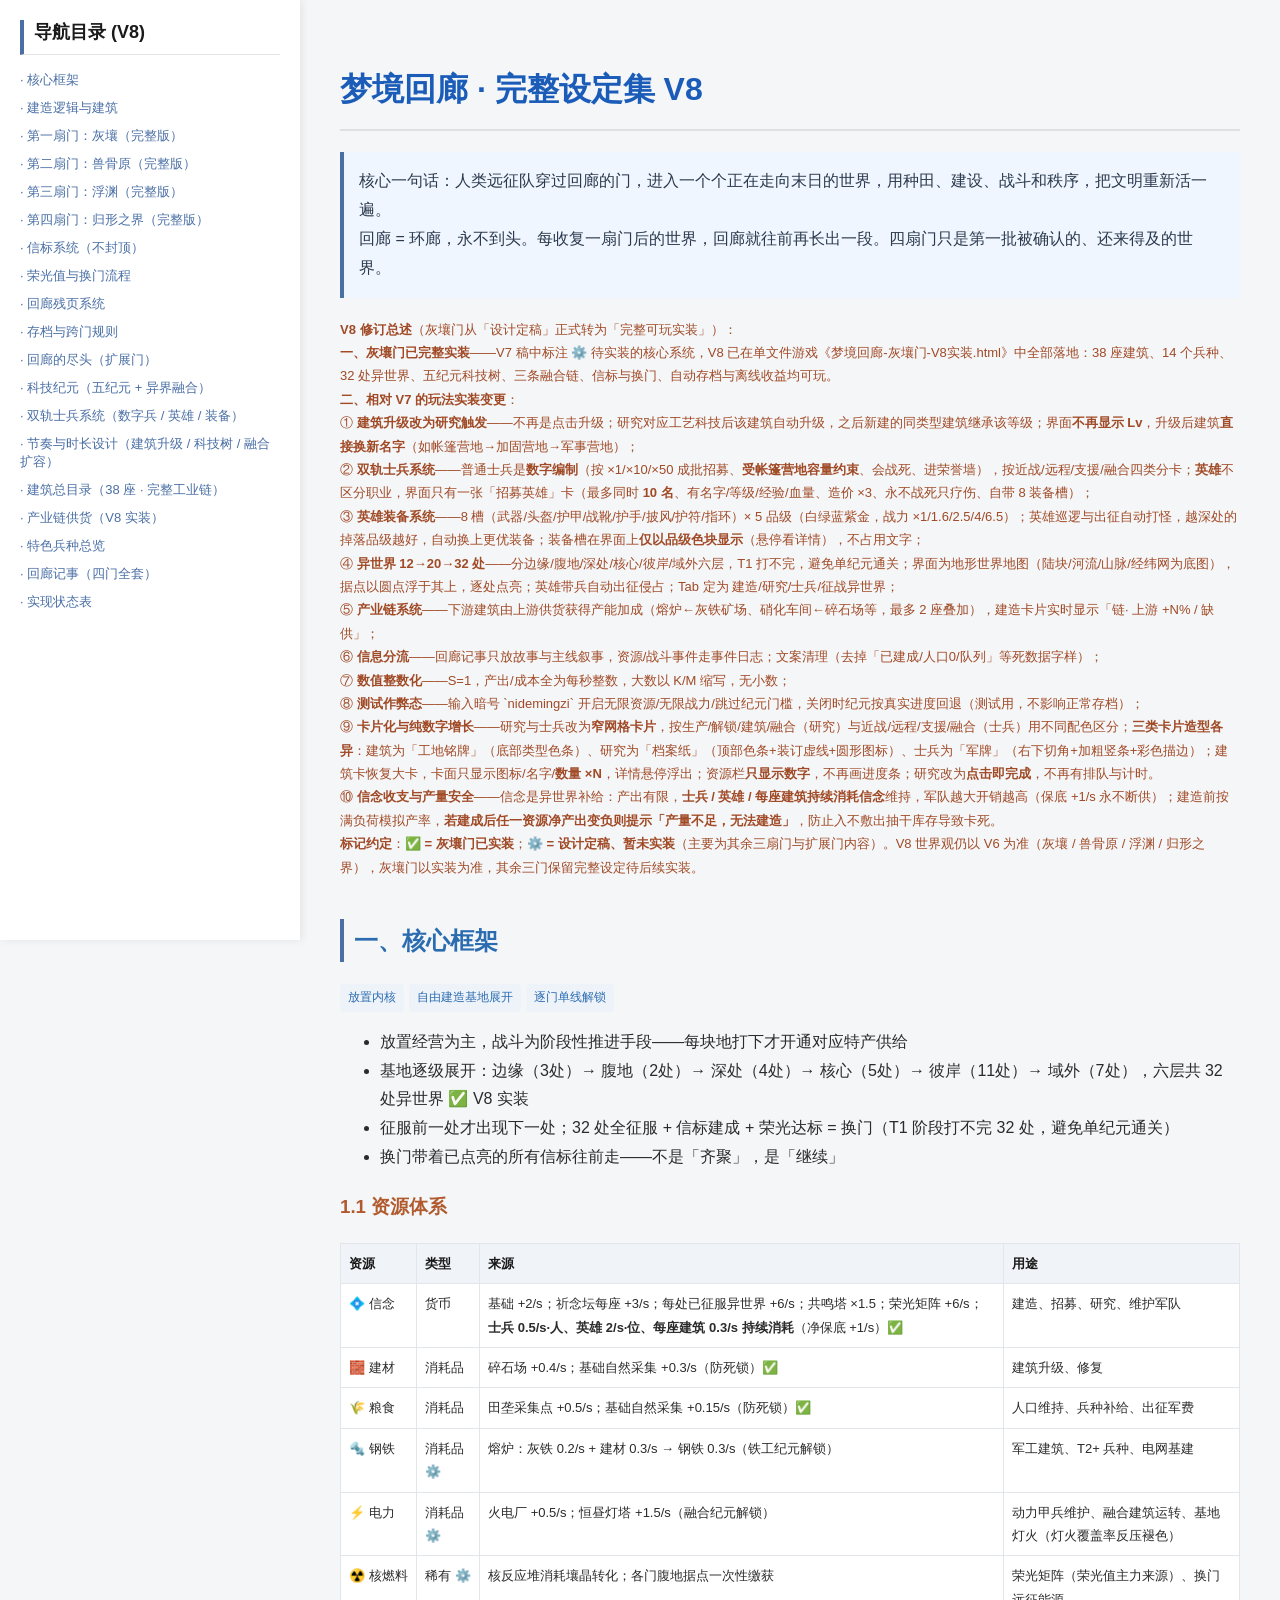
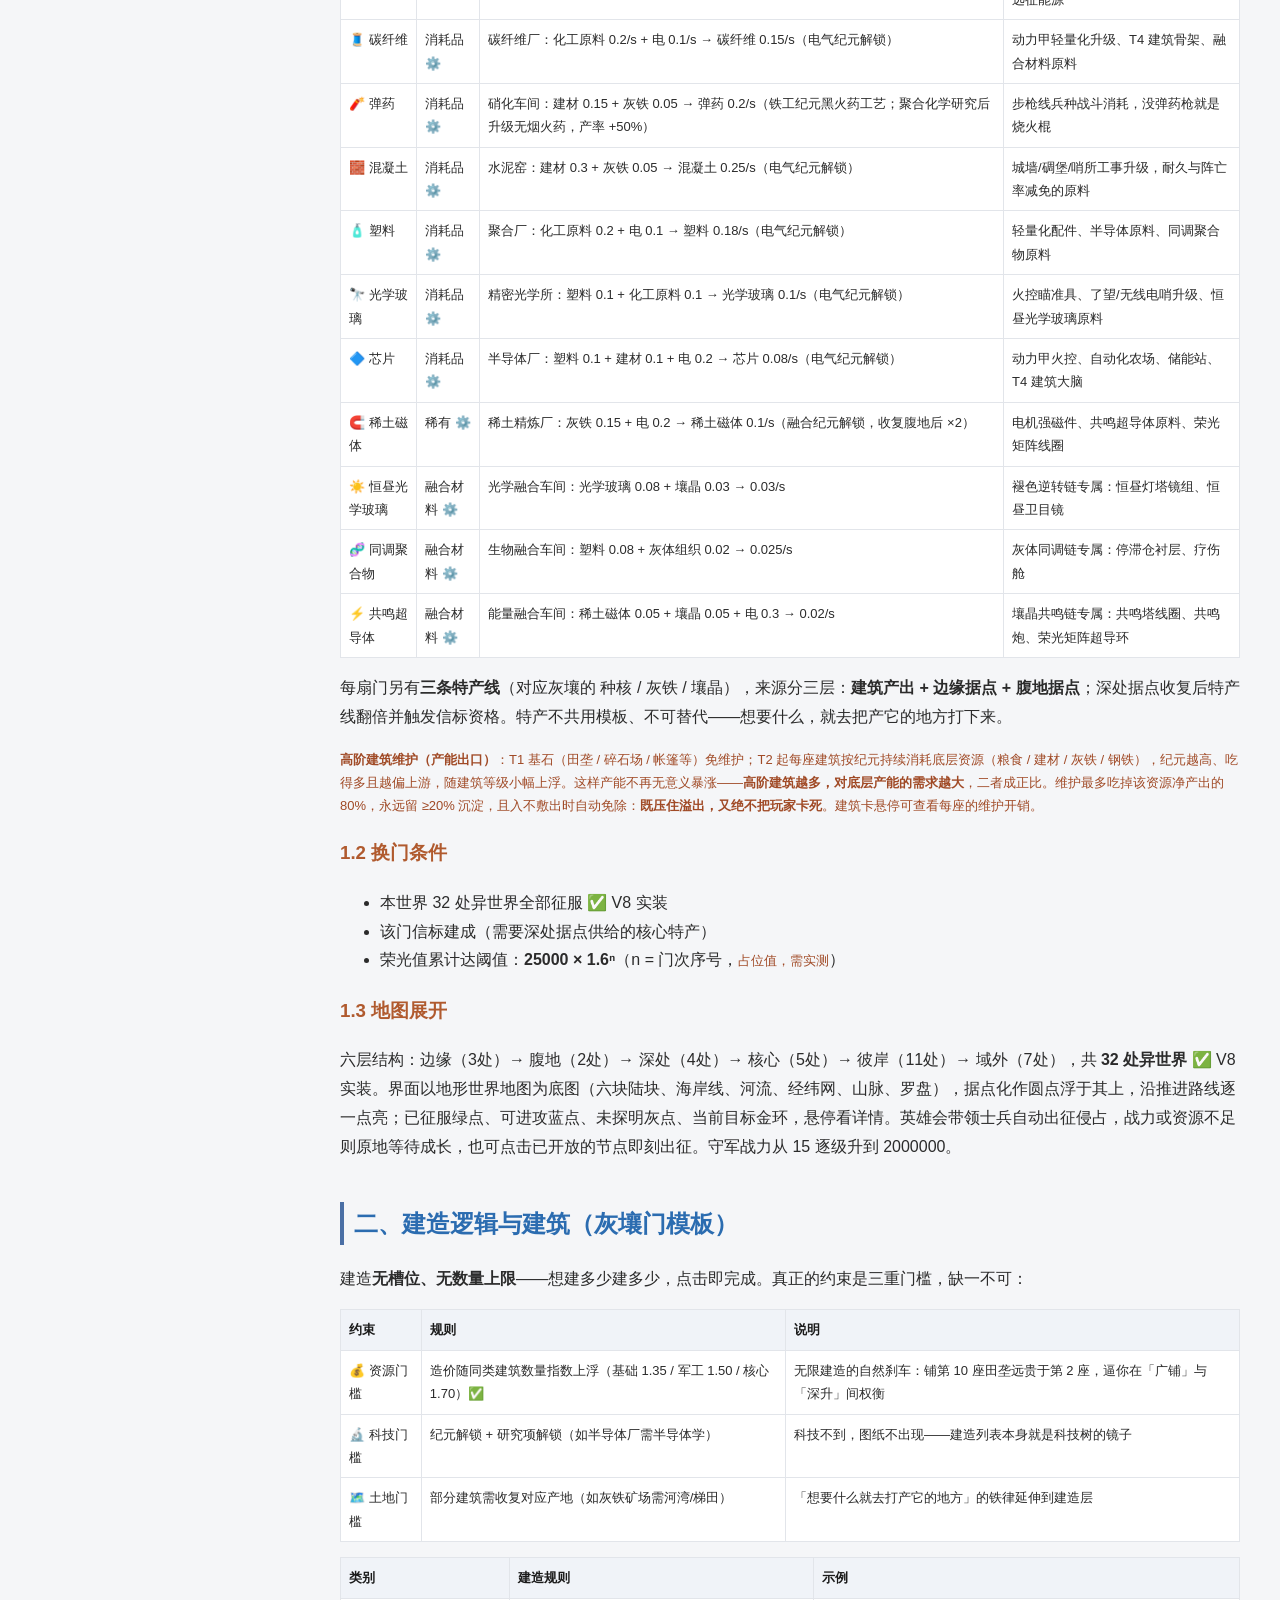
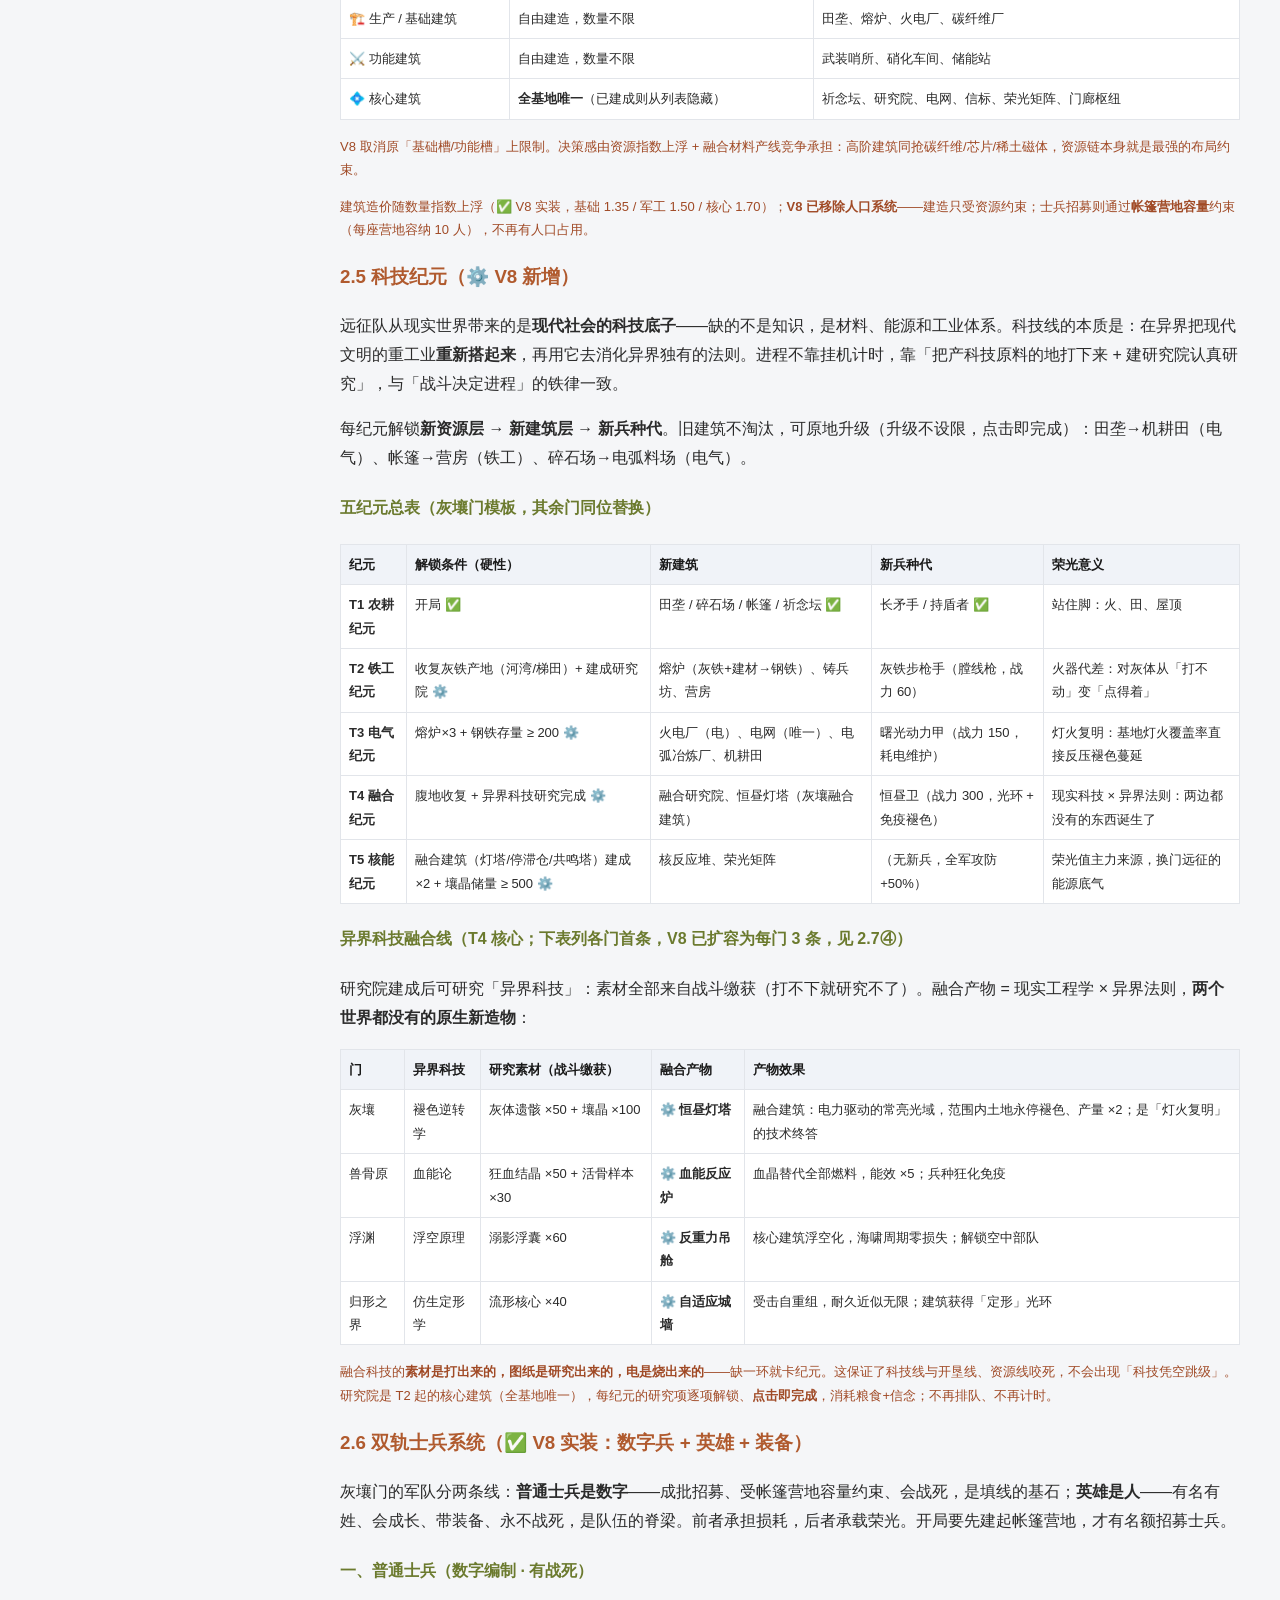
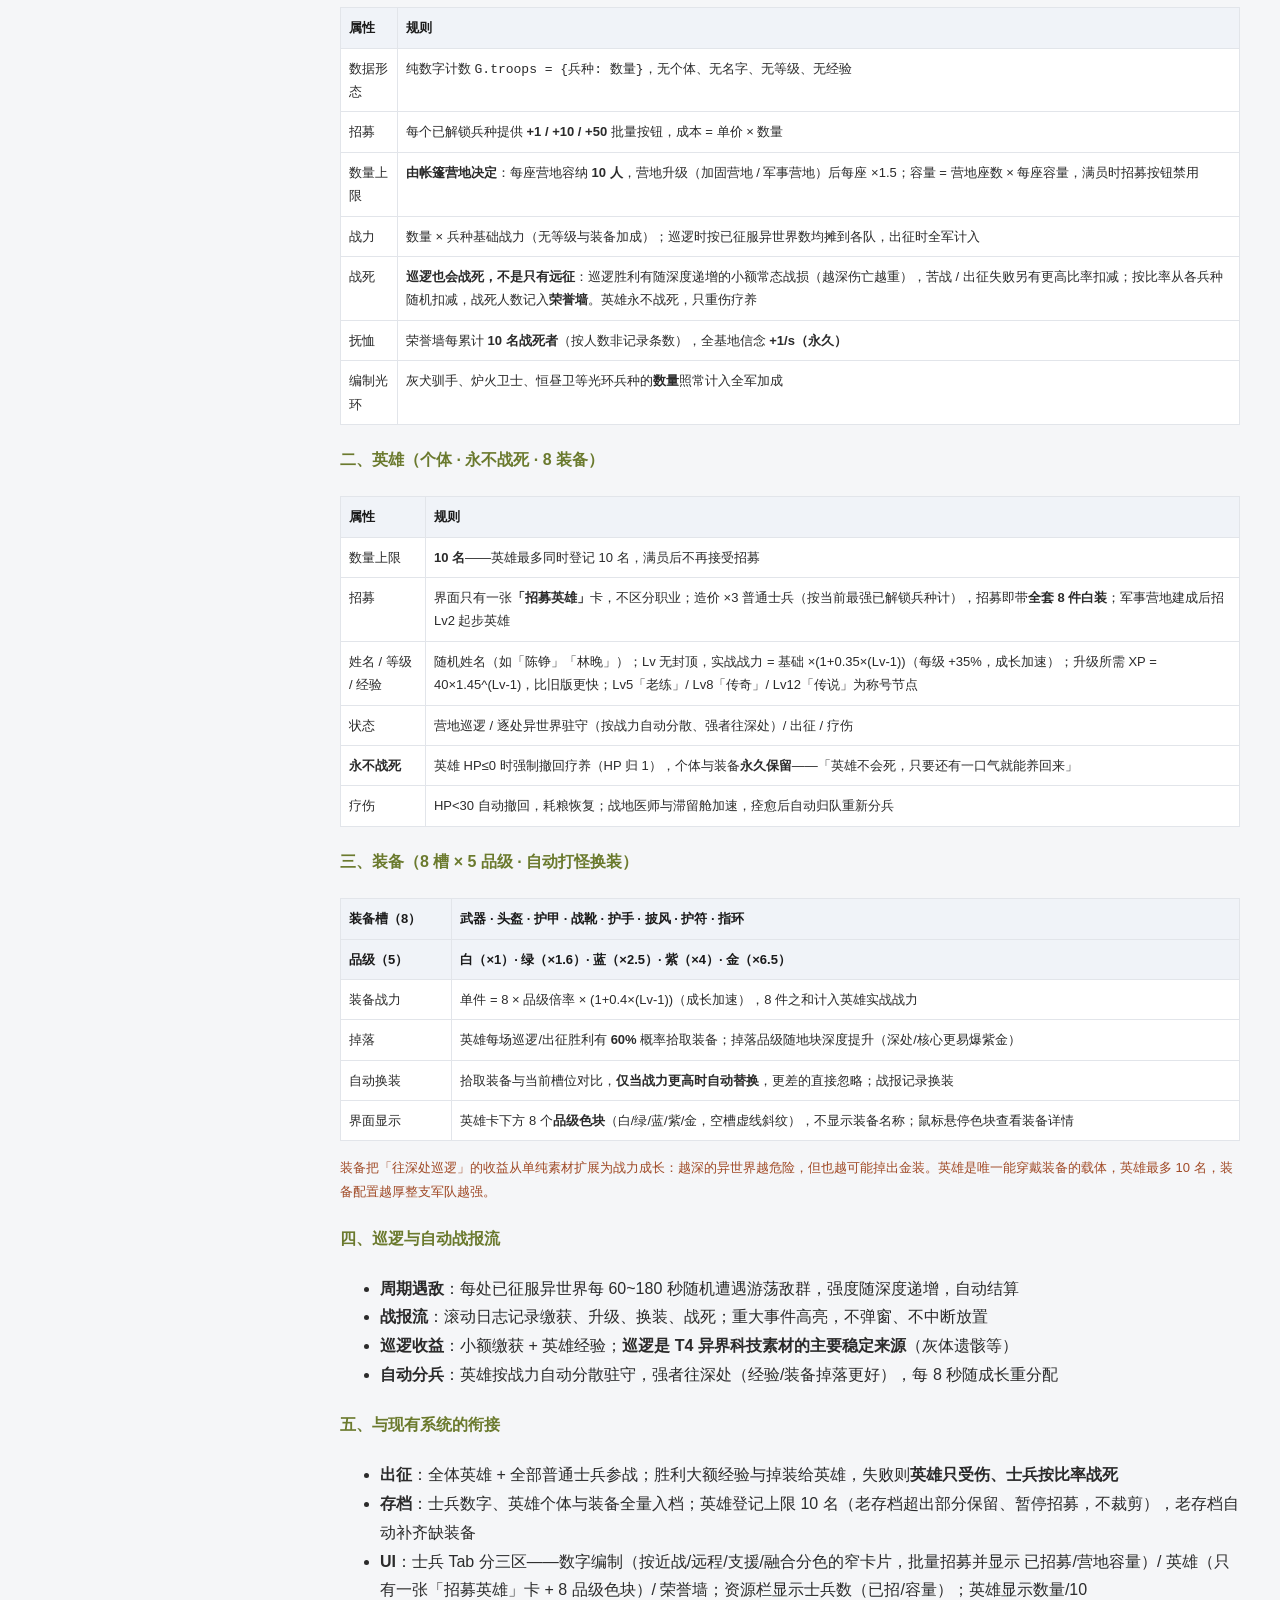
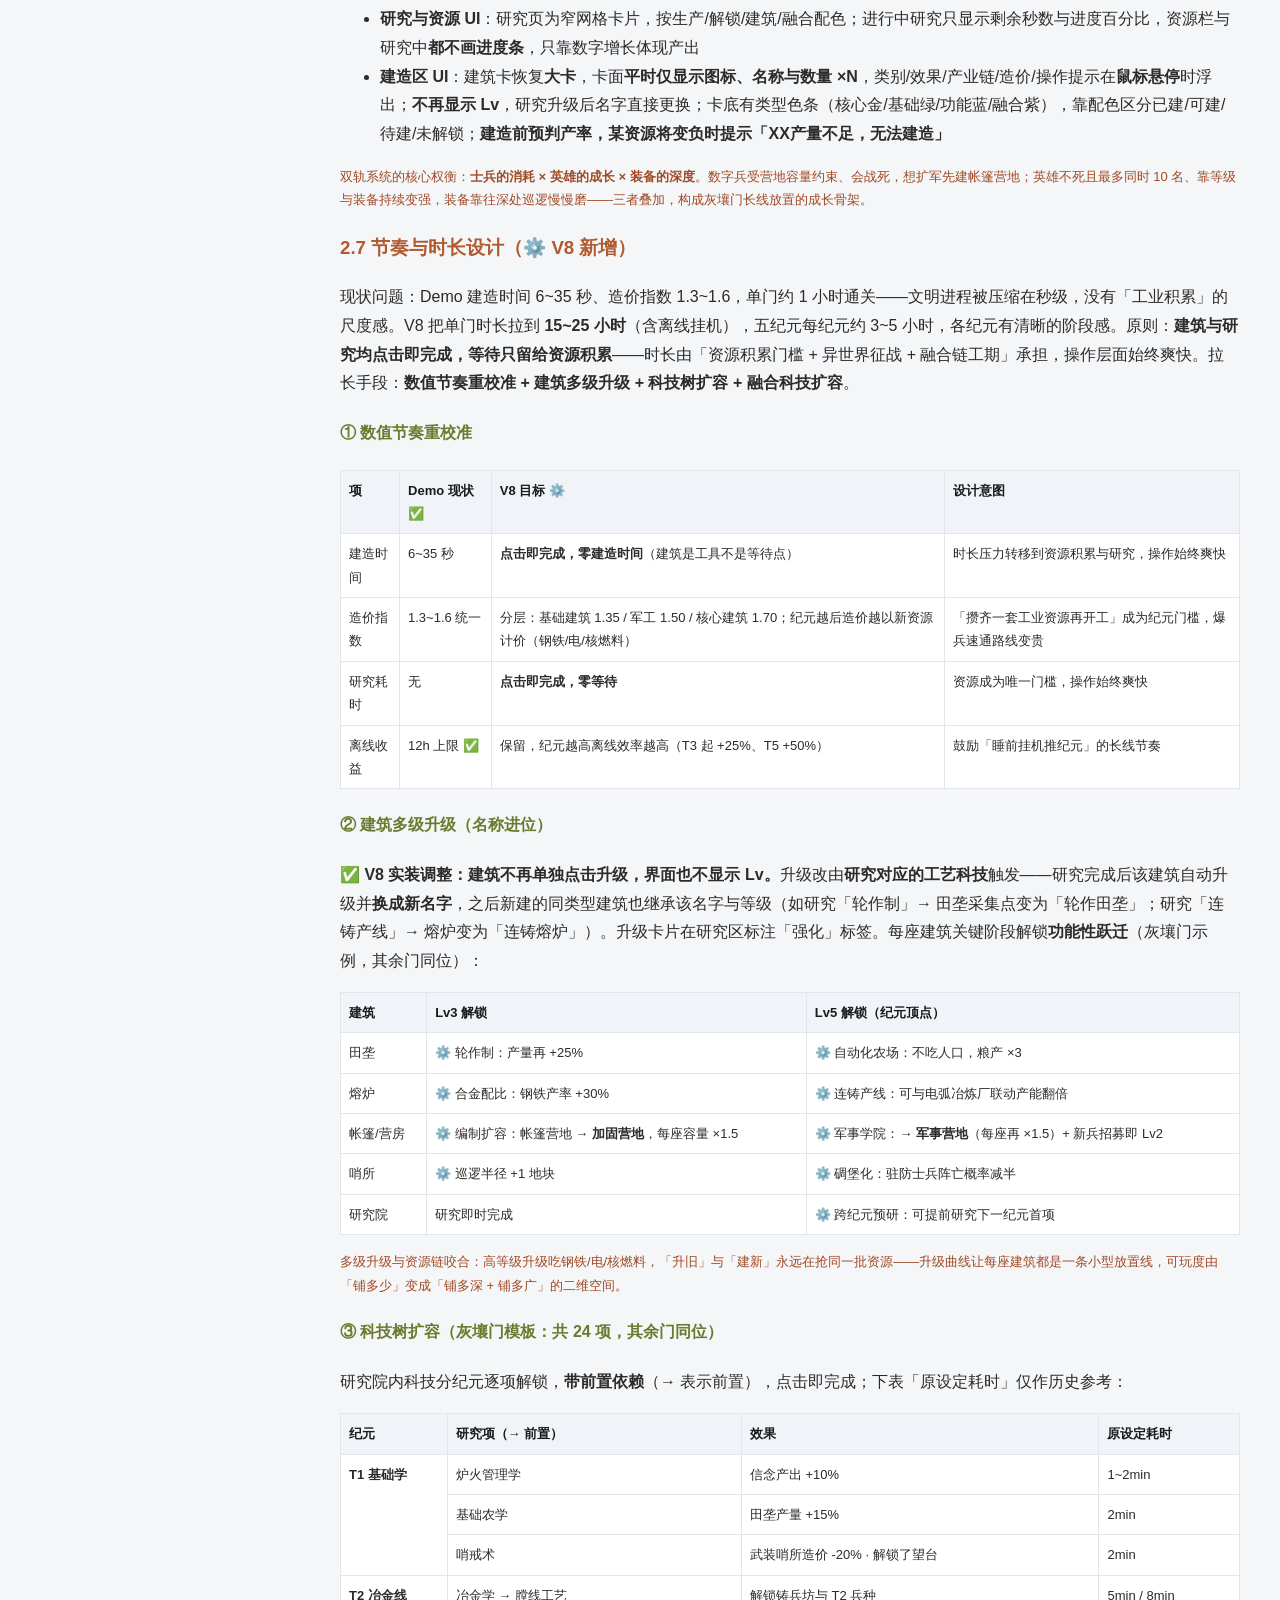
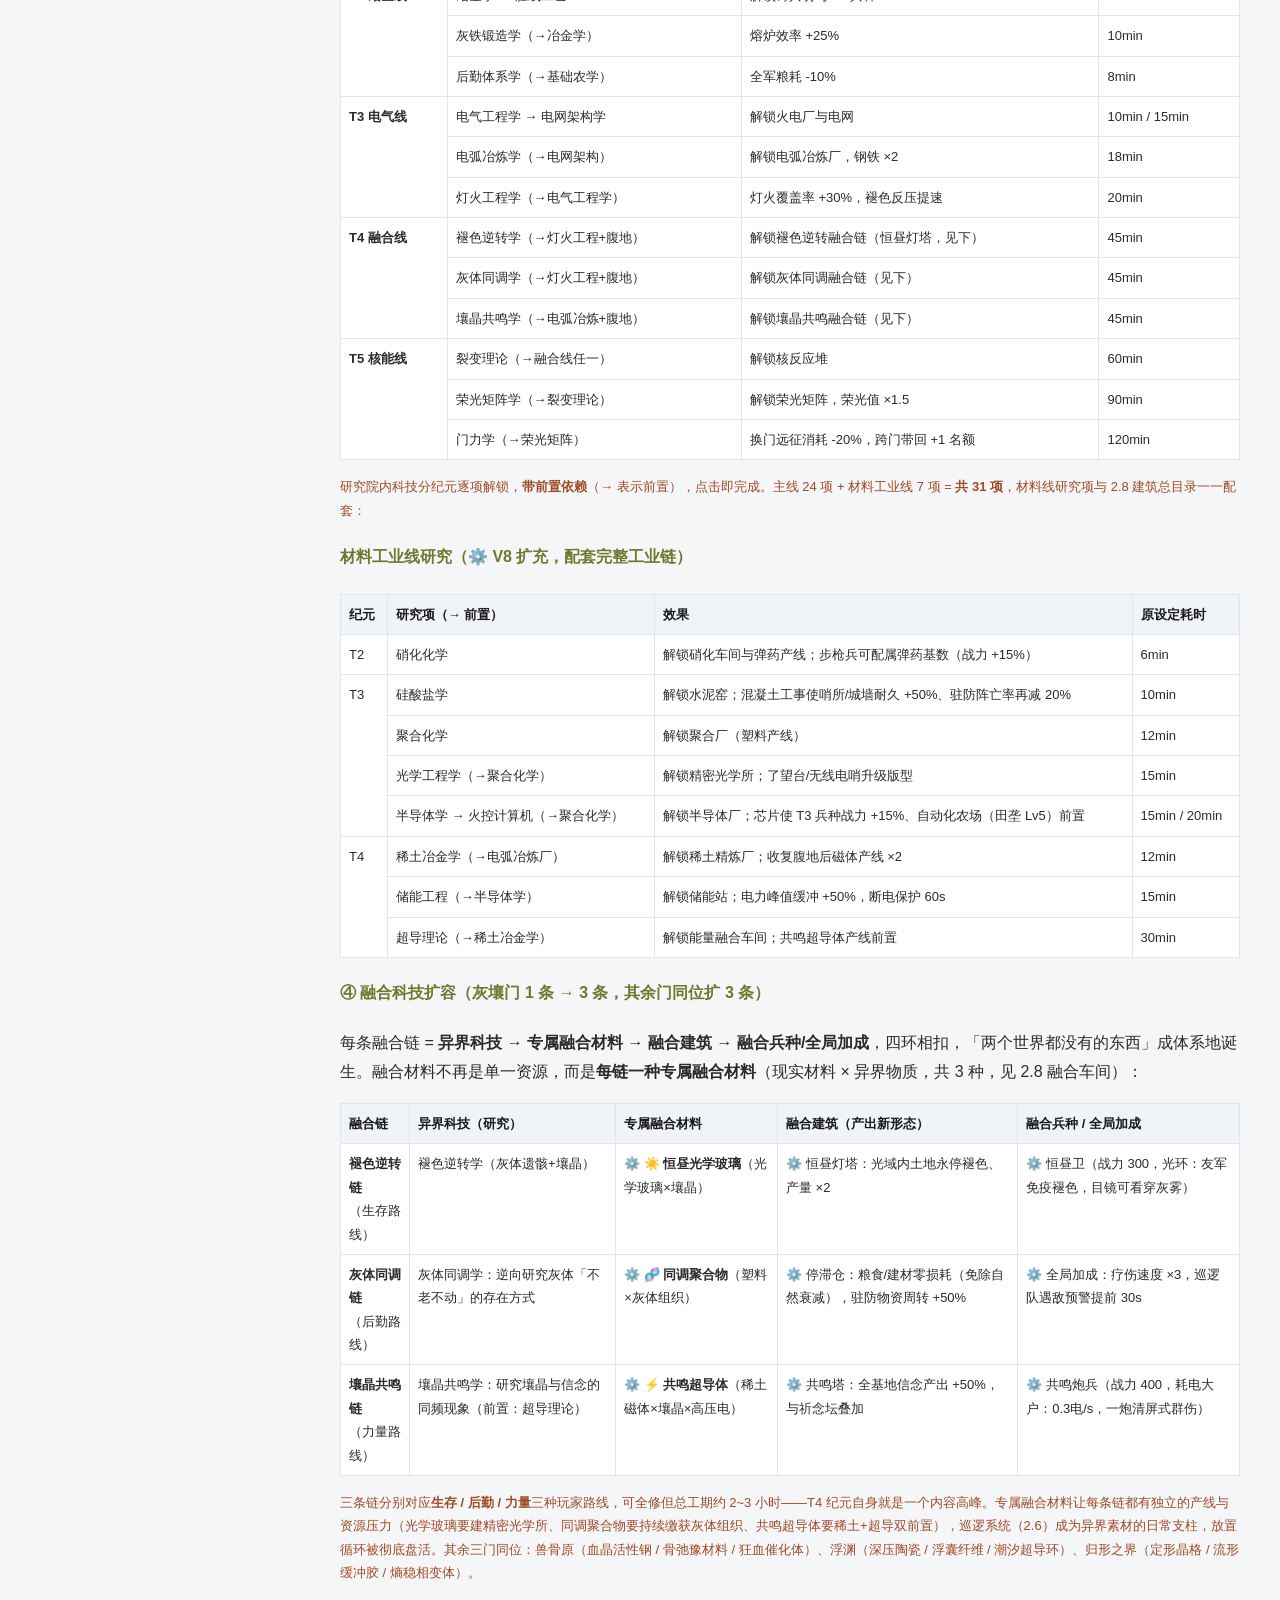
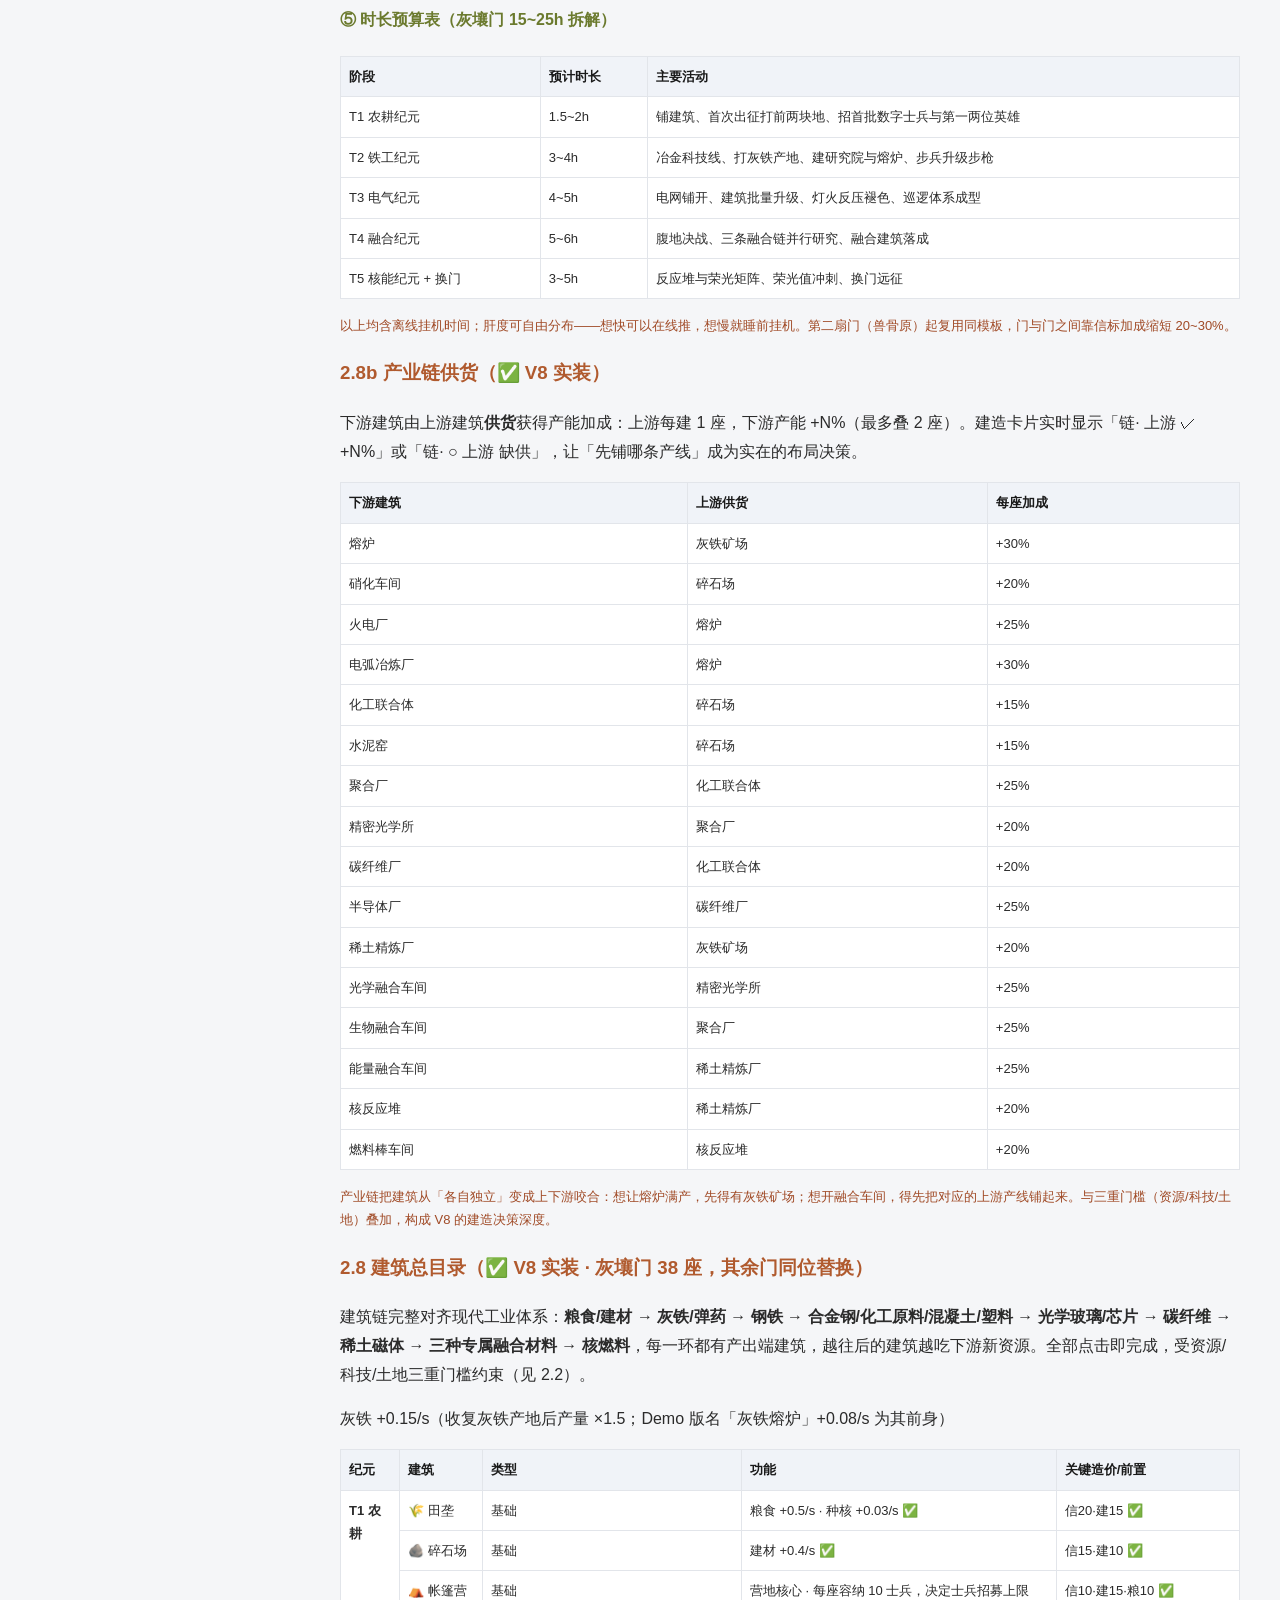
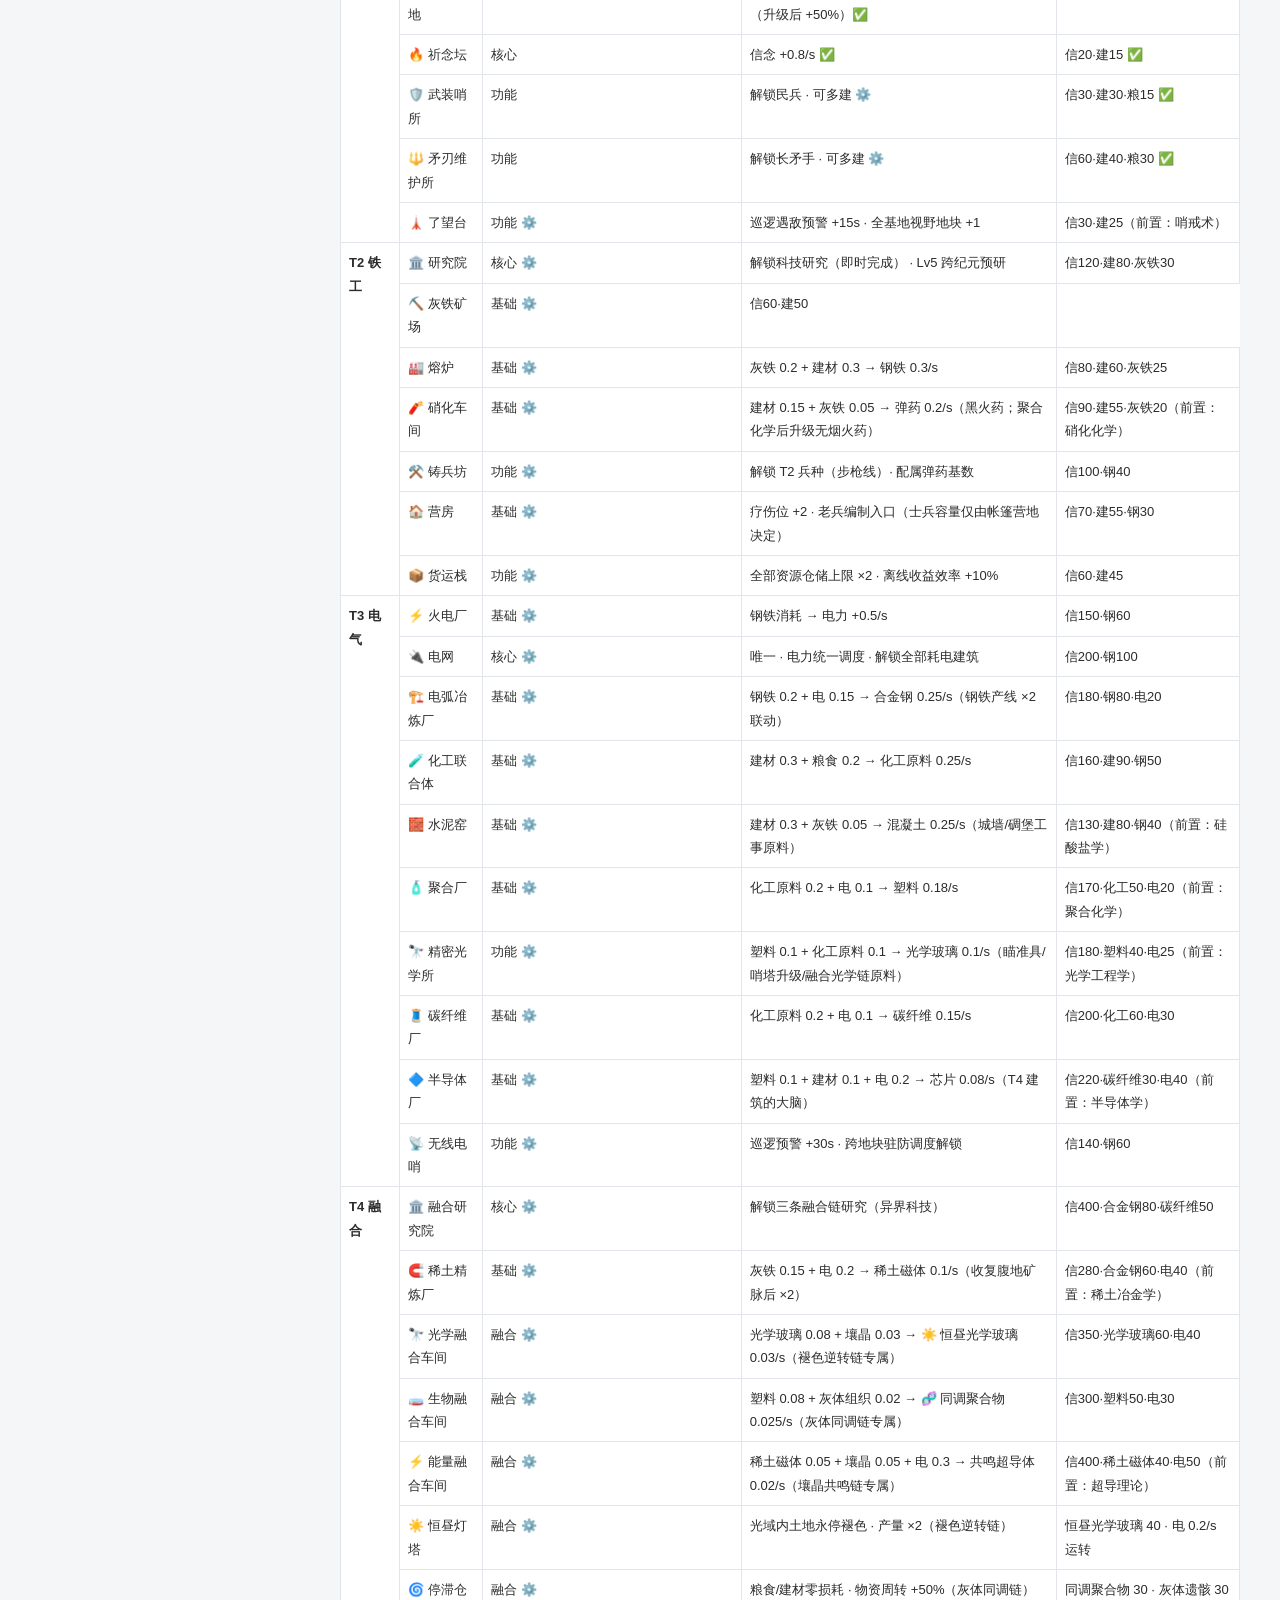
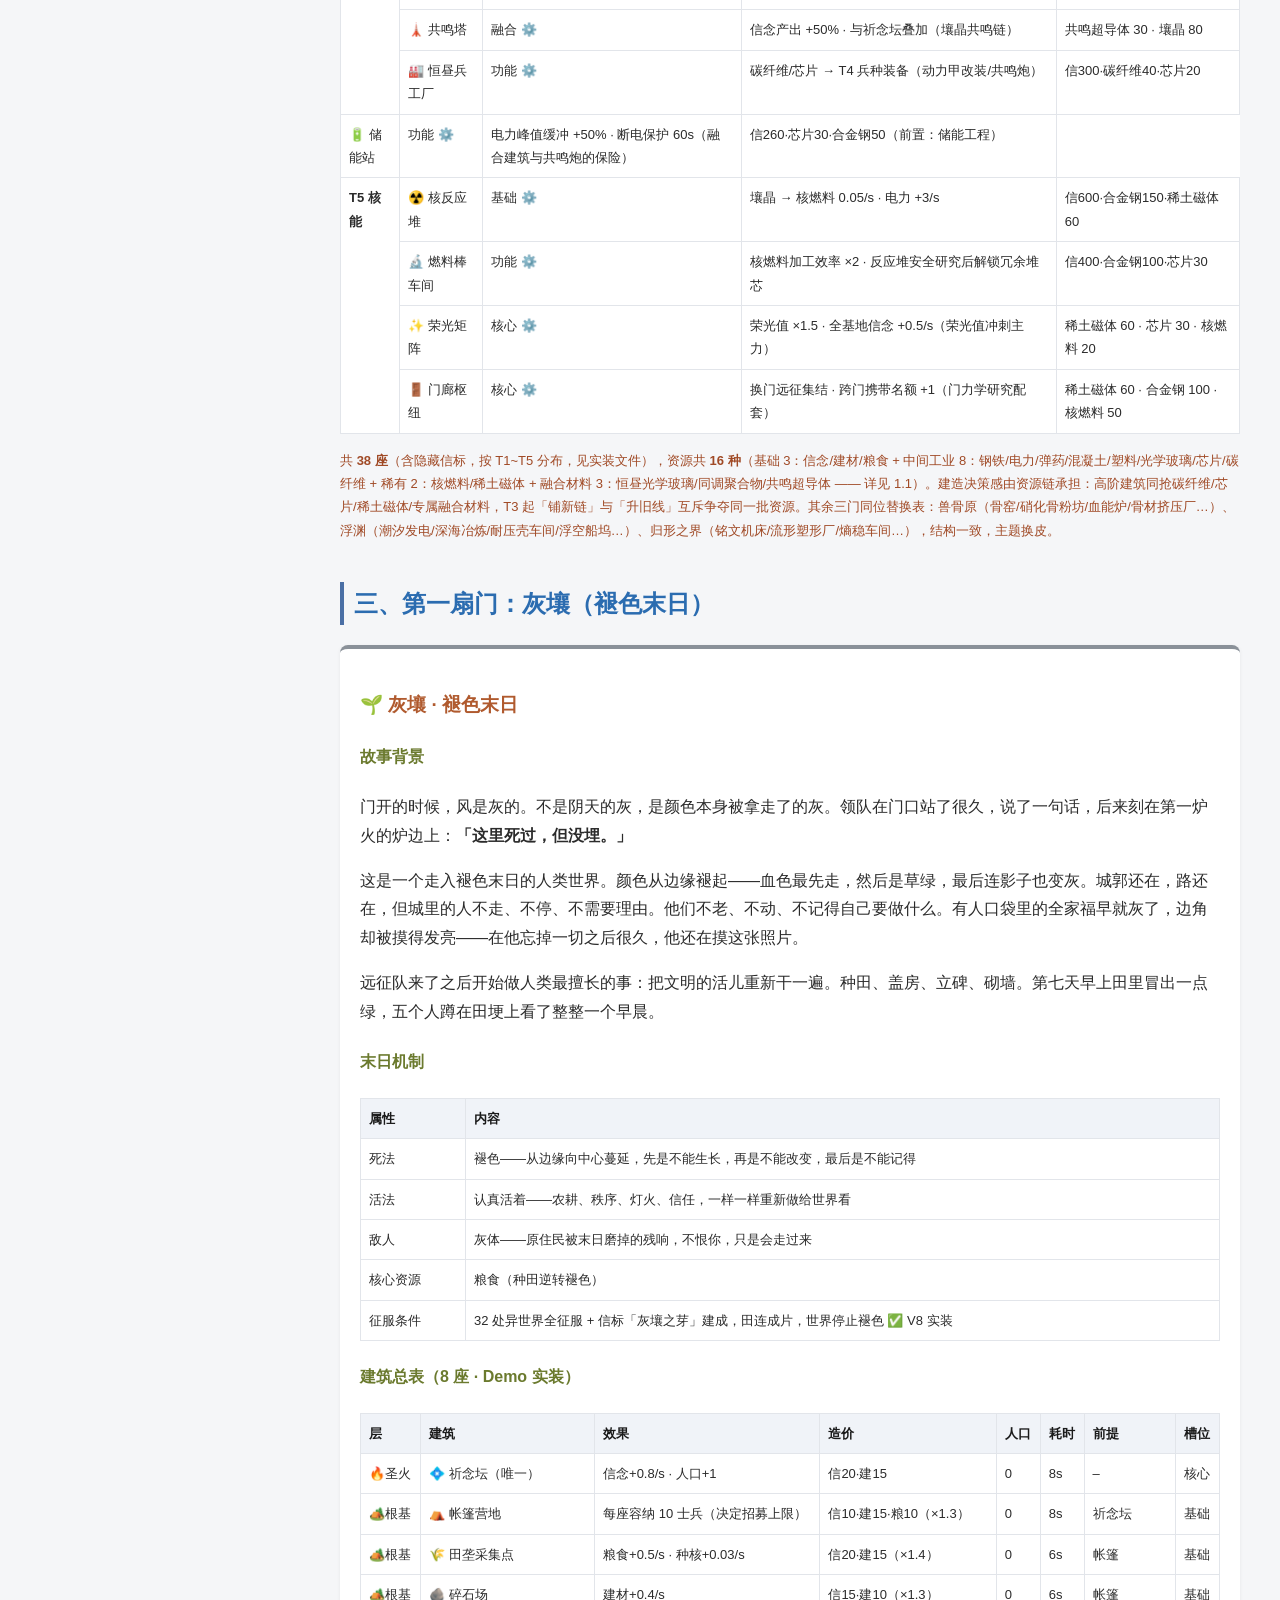
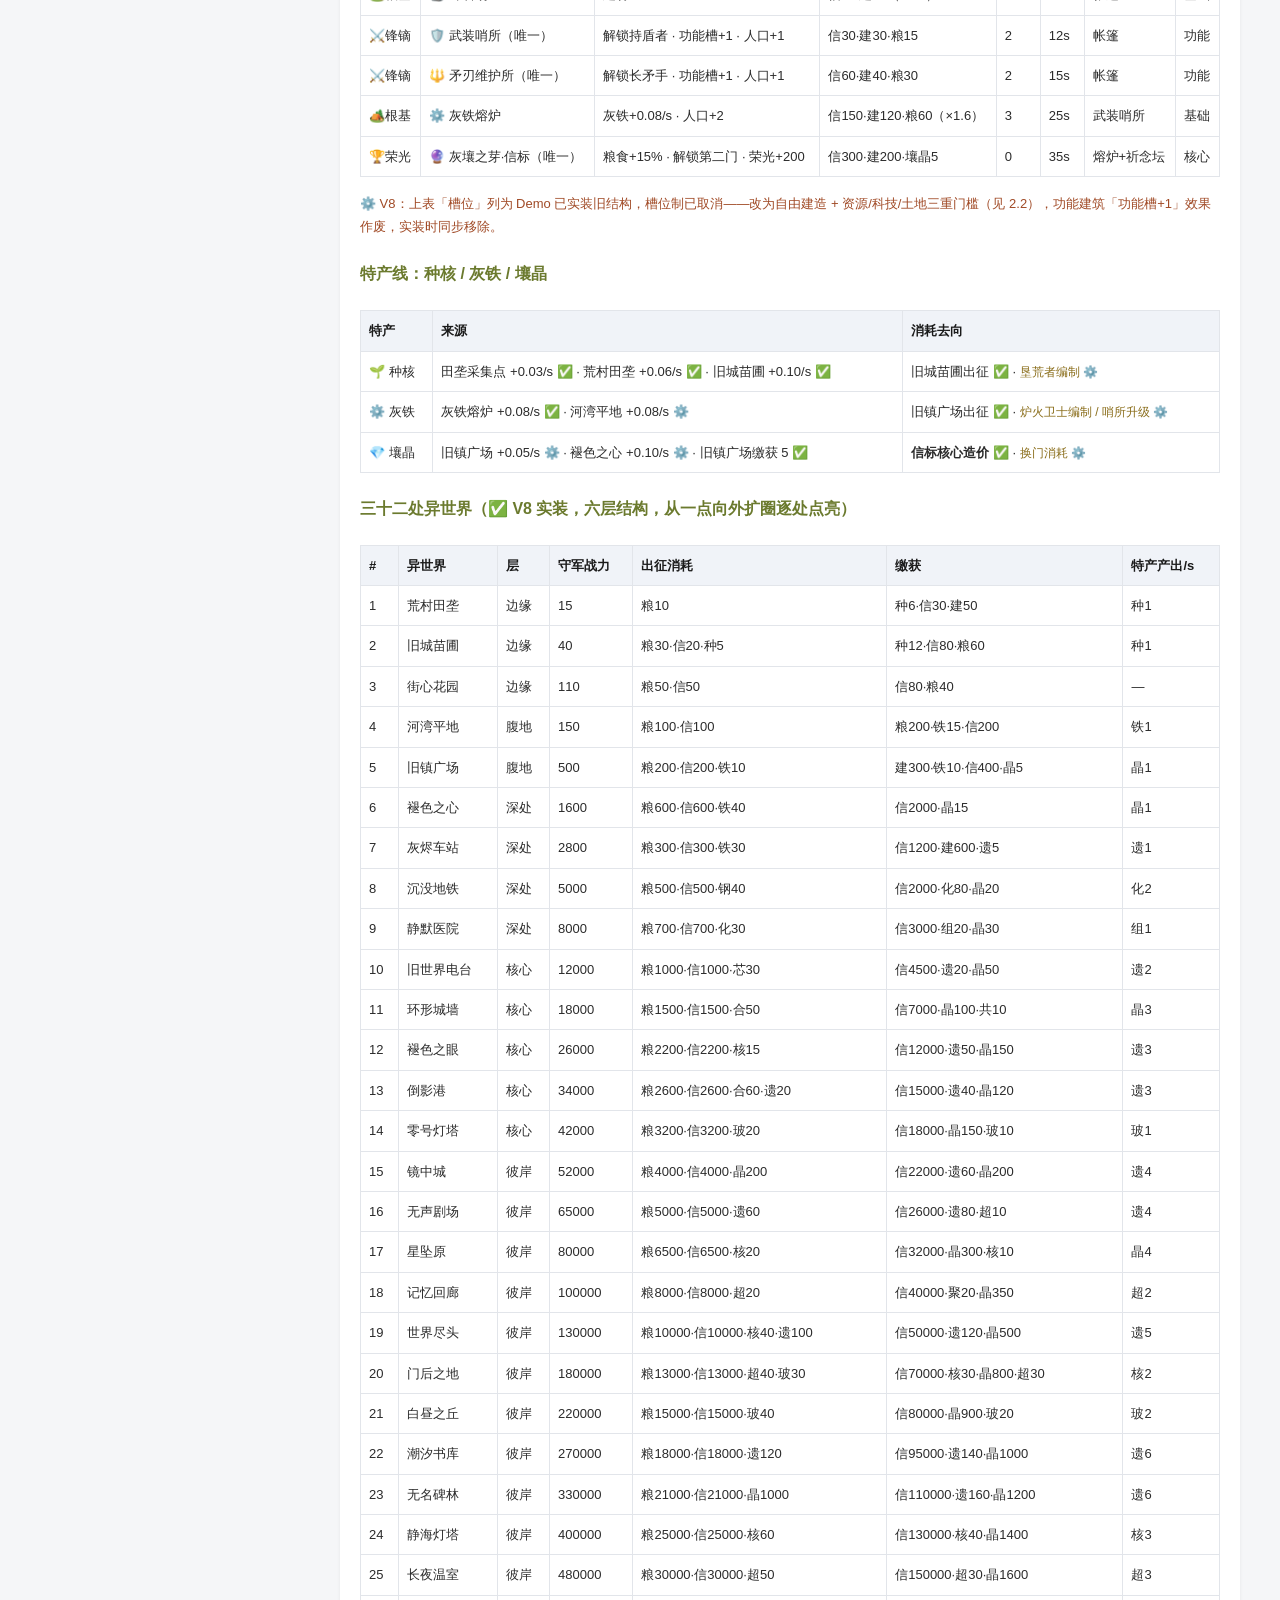
==== commit ba0d1a86: "同步设定集：32处异世界六层、扩圈地图" ====
--- a/梦境回廊-完整设定集-v8.html
+++ b/梦境回廊-完整设定集-v8.html
@@ -65,12 +65,12 @@
     回廊 = 环廊，永不到头。每收复一扇门后的世界，回廊就往前再长出一段。四扇门只是第一批被确认的、还来得及的世界。
   </blockquote>
   <p class="note"><b>V8 修订总述</b>（灰壤门从「设计定稿」正式转为「完整可玩实装」）：<br>
-<b>一、灰壤门已完整实装</b>——V7 稿中标注 ⚙️ 待实装的核心系统，V8 已在单文件游戏《梦境回廊-灰壤门-V8实装.html》中全部落地：38 座建筑、14 个兵种、20 处异世界、五纪元科技树、三条融合链、信标与换门、自动存档与离线收益均可玩。<br>
+<b>一、灰壤门已完整实装</b>——V7 稿中标注 ⚙️ 待实装的核心系统，V8 已在单文件游戏《梦境回廊-灰壤门-V8实装.html》中全部落地：38 座建筑、14 个兵种、32 处异世界、五纪元科技树、三条融合链、信标与换门、自动存档与离线收益均可玩。<br>
 <b>二、相对 V7 的玩法实装变更</b>：<br>
 ① <b>建筑升级改为研究触发</b>——不再是点击升级；研究对应工艺科技后该建筑自动升级，之后新建的同类型建筑继承该等级；界面<b>不再显示 Lv</b>，升级后建筑<b>直接换新名字</b>（如帐篷营地→加固营地→军事营地）；<br>
 ② <b>双轨士兵系统</b>——普通士兵是<b>数字编制</b>（按 ×1/×10/×50 成批招募、<b>受帐篷营地容量约束</b>、会战死、进荣誉墙），按近战/远程/支援/融合四类分卡；<b>英雄</b>不区分职业，界面只有一张「招募英雄」卡（最多同时 <b>10 名</b>、有名字/等级/经验/血量、造价 ×3、永不战死只疗伤、自带 8 装备槽）；<br>
 ③ <b>英雄装备系统</b>——8 槽（武器/头盔/护甲/战靴/护手/披风/护符/指环）× 5 品级（白绿蓝紫金，战力 ×1/1.6/2.5/4/6.5）；英雄巡逻与出征自动打怪，越深处的掉落品级越好，自动换上更优装备；装备槽在界面上<b>仅以品级色块显示</b>（悬停看详情），不占用文字；<br>
-④ <b>异世界 12→20 处</b>——分边缘/腹地/深处/核心/彼岸五层，T1 打不完，避免单纪元通关；界面为世界地图，节点逐处点亮；英雄带兵自动出征侵占；Tab 定为 建造/研究/士兵/征战异世界；<br>
+④ <b>异世界 12→20→32 处</b>——分边缘/腹地/深处/核心/彼岸/域外六层，T1 打不完，避免单纪元通关；界面为地形世界地图（陆块/河流/山脉/经纬网为底图），据点以圆点浮于其上，逐处点亮；英雄带兵自动出征侵占；Tab 定为 建造/研究/士兵/征战异世界；<br>
 ⑤ <b>产业链系统</b>——下游建筑由上游供货获得产能加成（熔炉←灰铁矿场、硝化车间←碎石场等，最多 2 座叠加），建造卡片实时显示「链· 上游 +N% / 缺供」；<br>
 ⑥ <b>信息分流</b>——回廊记事只放故事与主线叙事，资源/战斗事件走事件日志；文案清理（去掉「已建成/人口0/队列」等死数据字样）；<br>
 ⑦ <b>数值整数化</b>——S=1，产出/成本全为每秒整数，大数以 K/M 缩写，无小数；<br>
@@ -83,8 +83,8 @@
   <p><span class="tag">放置内核</span><span class="tag">自由建造基地展开</span><span class="tag">逐门单线解锁</span></p>
   <ul>
     <li>放置经营为主，战斗为阶段性推进手段——每块地打下才开通对应特产供给</li>
-    <li>基地逐级展开：边缘（3处）→ 腹地（2处）→ 深处（4处）→ 核心（3处）→ 彼岸（8处），五层共 20 处异世界 ✅ V8 实装</li>
-    <li>征服前一处才出现下一处；20 处全征服 + 信标建成 + 荣光达标 = 换门（T1 阶段打不完 20 处，避免单纪元通关）</li>
+    <li>基地逐级展开：边缘（3处）→ 腹地（2处）→ 深处（4处）→ 核心（5处）→ 彼岸（11处）→ 域外（7处），六层共 32 处异世界 ✅ V8 实装</li>
+    <li>征服前一处才出现下一处；32 处全征服 + 信标建成 + 荣光达标 = 换门（T1 阶段打不完 32 处，避免单纪元通关）</li>
     <li>换门带着已点亮的所有信标往前走——不是「齐聚」，是「继续」</li>
   </ul>
 
@@ -113,13 +113,13 @@
 
   <h3>1.2 换门条件</h3>
   <ul>
-    <li>本世界 20 处异世界全部征服 ✅ V8 实装</li>
+    <li>本世界 32 处异世界全部征服 ✅ V8 实装</li>
     <li>该门信标建成（需要深处据点供给的核心特产）</li>
     <li>荣光值累计达阈值：<b>25000 × 1.6ⁿ</b>（n = 门次序号，<span class="note">占位值，需实测</span>）</li>
   </ul>
 
   <h3>1.3 地图展开</h3>
-  <p>五层结构：边缘（3处）→ 腹地（2处）→ 深处（4处）→ 核心（3处）→ 彼岸（8处），共 <b>20 处异世界</b> ✅ V8 实装。界面为一张世界地图，节点沿推进路线逐一点亮；英雄会带领士兵自动出征侵占，战力或资源不足则原地等待成长，也可点击已开放的节点即刻出征。守军战力从 15 逐级升到 180000。</p>
+  <p>六层结构：边缘（3处）→ 腹地（2处）→ 深处（4处）→ 核心（5处）→ 彼岸（11处）→ 域外（7处），共 <b>32 处异世界</b> ✅ V8 实装。界面以地形世界地图为底图（六块陆块、海岸线、河流、经纬网、山脉、罗盘），据点化作圆点浮于其上，沿推进路线逐一点亮；已征服绿点、可进攻蓝点、未探明灰点、当前目标金环，悬停看详情。英雄会带领士兵自动出征侵占，战力或资源不足则原地等待成长，也可点击已开放的节点即刻出征。守军战力从 15 逐级升到 2000000。</p>
 
   <h2 id="slots">二、建造逻辑与建筑（灰壤门模板）</h2>
   <p>建造<b>无槽位、无数量上限</b>——想建多少建多少，点击即完成。真正的约束是三重门槛，缺一不可：</p>
@@ -381,7 +381,7 @@
       <tr><td>活法</td><td>认真活着——农耕、秩序、灯火、信任，一样一样重新做给世界看</td></tr>
       <tr><td>敌人</td><td>灰体——原住民被末日磨掉的残响，不恨你，只是会走过来</td></tr>
       <tr><td>核心资源</td><td>粮食（种田逆转褪色）</td></tr>
-      <tr><td>征服条件</td><td>20 处异世界全征服 + 信标「灰壤之芽」建成，田连成片，世界停止褪色 ✅ V8 实装</td></tr>
+      <tr><td>征服条件</td><td>32 处异世界全征服 + 信标「灰壤之芽」建成，田连成片，世界停止褪色 ✅ V8 实装</td></tr>
     </table>
 
     <h4>建筑总表（8 座 · Demo 实装）</h4>
@@ -406,7 +406,7 @@
       <tr><td>💎 壤晶</td><td>旧镇广场 +0.05/s ⚙️ · 褪色之心 +0.10/s ⚙️ · 旧镇广场缴获 5 ✅</td><td><b>信标核心造价 ✅</b> · <span class="spec">换门消耗 ⚙️</span></td></tr>
     </table>
 
-    <h4>二十处异世界（✅ V8 实装，五层结构，世界地图逐处点亮）</h4>
+    <h4>三十二处异世界（✅ V8 实装，六层结构，从一点向外扩圈逐处点亮）</h4>
     <table>
       <tr><th>#</th><th>异世界</th><th>层</th><th>守军战力</th><th>出征消耗</th><th>缴获</th><th>特产产出/s</th></tr>
       <tr><td>1</td><td>荒村田垄</td><td>边缘</td><td>15</td><td>粮10</td><td>种6·信30·建50</td><td>种1</td></tr>
@@ -429,8 +429,20 @@
       <tr><td>18</td><td>记忆回廊</td><td>彼岸</td><td>100000</td><td>粮8000·信8000·超20</td><td>信40000·聚20·晶350</td><td>超2</td></tr>
       <tr><td>19</td><td>世界尽头</td><td>彼岸</td><td>130000</td><td>粮10000·信10000·核40·遗100</td><td>信50000·遗120·晶500</td><td>遗5</td></tr>
       <tr><td>20</td><td>门后之地</td><td>彼岸</td><td>180000</td><td>粮13000·信13000·超40·玻30</td><td>信70000·核30·晶800·超30</td><td>核2</td></tr>
-    </table>
-    <p class="note">守军战力 15 → 180000 逐级放大，T1 农耕纪元仅能打下前几处，需靠科技纪元推进才能深入。英雄带领士兵自动出征侵占，战力或资源不足则等待成长；每处异世界征服后自动开通特产能并纳入自动分兵；深处/核心/彼岸地块的缴含 relics（灰体遗骸）、tissue（灰体组织）等融合科技素材。</p>
+      <tr><td>21</td><td>白昼之丘</td><td>彼岸</td><td>220000</td><td>粮15000·信15000·玻40</td><td>信80000·晶900·玻20</td><td>玻2</td></tr>
+      <tr><td>22</td><td>潮汐书库</td><td>彼岸</td><td>270000</td><td>粮18000·信18000·遗120</td><td>信95000·遗140·晶1000</td><td>遗6</td></tr>
+      <tr><td>23</td><td>无名碑林</td><td>彼岸</td><td>330000</td><td>粮21000·信21000·晶1000</td><td>信110000·遗160·晶1200</td><td>遗6</td></tr>
+      <tr><td>24</td><td>静海灯塔</td><td>彼岸</td><td>400000</td><td>粮25000·信25000·核60</td><td>信130000·核40·晶1400</td><td>核3</td></tr>
+      <tr><td>25</td><td>长夜温室</td><td>彼岸</td><td>480000</td><td>粮30000·信30000·超50</td><td>信150000·超30·晶1600</td><td>超3</td></tr>
+      <tr><td>26</td><td>钟摆之城</td><td>域外</td><td>580000</td><td>粮36000·信36000·合200</td><td>信180000·合120·晶1800</td><td>合2</td></tr>
+      <tr><td>27</td><td>双月荒原</td><td>域外</td><td>700000</td><td>粮43000·信43000·芯120</td><td>信210000·芯80·遗200</td><td>芯2</td></tr>
+      <tr><td>28</td><td>灰烬王座</td><td>域外</td><td>850000</td><td>粮52000·信52000·遗250</td><td>信250000·遗300·晶2200</td><td>遗8</td></tr>
+      <tr><td>29</td><td>无声之海</td><td>域外</td><td>1050000</td><td>粮62000·信62000·核100</td><td>信300000·核80·晶2600</td><td>核4</td></tr>
+      <tr><td>30</td><td>序章之门</td><td>域外</td><td>1300000</td><td>粮75000·信75000·聚80</td><td>信360000·聚60·超60</td><td>聚3</td></tr>
+      <tr><td>31</td><td>最初的梦</td><td>域外</td><td>1600000</td><td>粮90000·信90000·玻120·超100</td><td>信430000·玻100·晶3200</td><td>晶8</td></tr>
+      <tr><td>32</td><td>无门之境</td><td>域外</td><td>2000000</td><td>粮110000·信110000·核150·遗400</td><td>信520000·核120·遗500·晶4000</td><td>遗10</td></tr>
+    </table>
+    <p class="note">守军战力 15 → 2000000 逐级放大，T1 农耕纪元仅能打下中心几处，需靠科技纪元推进才能深入。据点自中心起点向外分三圈扩散，无连线；英雄带领士兵自动出征侵占，战力或资源不足则等待成长；每处异世界征服后自动开通特产能并纳入自动分兵；深处/核心/彼岸/域外地块的缴含 relics（灰体遗骸）、tissue（灰体组织）等融合科技素材。</p>
 
     <h4>灰壤门兵种（✅ V8 实装，14 种）</h4>
     <table>
@@ -609,12 +621,12 @@
   <table>
     <tr><th>来源</th><th>数值</th><th>状态</th></tr>
     <tr><td>建筑建成</td><td>祈念坛+20 · 帐篷+15 · 田垄+10 · 碎石场+10 · 哨所/矛刃所+25 · 熔炉+50 · 信标+200</td><td>✅ Demo 已实装</td></tr>
-    <tr><td>土地收复</td><td>100 + 地块序号 × 50（第1块100 … 第20块1050）</td><td>✅ Demo 已实装</td></tr>
+    <tr><td>土地收复</td><td>100 + 地块序号 × 50（第1块100 … 第32块1700）</td><td>✅ Demo 已实装</td></tr>
     <tr><td>挂机长线</td><td>信标建成后全城 +0.5 荣光/秒（换门长线的核心来源）</td><td>⚙️ 本次补全</td></tr>
   </table>
   <h3>8.2 换门流程（三条件）</h3>
   <ol>
-    <li><b>异世界征服</b>：本门全部异世界征服（灰壤门为 20 处，✓/✗ 清单）✅ V8 实装</li>
+    <li><b>异世界征服</b>：本门全部异世界征服（灰壤门为 32 处，✓/✗ 清单）✅ V8 实装</li>
     <li><b>信标建成</b>：本门信标点亮（需要深处特产支撑造价）</li>
     <li><b>荣光达标</b>：荣光值 ≥ 25000 × 1.6ⁿ（挂机攒荣光，长线目标）</li>
   </ol>
@@ -636,7 +648,7 @@
     <tr><th>规则</th><th>内容</th><th>状态</th></tr>
     <tr><td>自动存档</td><td>localStorage 每 5 秒自动保存，关页面前强制保存</td><td>✅ 灰壤门 V8 已实装</td></tr>
     <tr><td>离线收益</td><td>离线最长 12 小时按当前产率补算</td><td>✅ 灰壤门 V8 已实装</td></tr>
-    <tr><td>换门重置</td><td>重置本门：建筑、资源、20 处异世界清空；保留：荣光、回廊记事、荣誉墙、档案</td><td>✅ 灰壤门 V8 已实装（推门重置选项）</td></tr>
+    <tr><td>换门重置</td><td>重置本门：建筑、资源、32 处异世界清空；保留：荣光、回廊记事、荣誉墙、档案</td><td>✅ 灰壤门 V8 已实装（推门重置选项）</td></tr>
     <tr><td>跨门带兵</td><td>默认兵种不跨门；信标解锁「远征」层后兵种保留度提升</td><td>⚙️ 待实装（第二扇门开发时）</td></tr>
     <tr><td>新门开局</td><td>每个新门 = 同一套因果链（祈念坛→帐篷→采集→哨所→熔炉→异世界→信标），换一套地形、敌人、特产与美术</td><td>⚙️ 待实装（灰壤门已验证模板，其余三门待开发）</td></tr>
   </table>
@@ -722,7 +734,7 @@
   <table>
     <tr><th>系统</th><th>状态</th><th>备注</th></tr>
     <tr><td>核心框架 / 资源 / 建造逻辑（取消槽位、无上限）</td><td>✅ 灰壤门 V8 已实装</td><td>自由建造 + 资源/科技/土地三重门槛，核心建筑唯一</td></tr>
-    <tr><td>灰壤门建筑 38 座 / 兵种 14 种 / 异世界 20 处</td><td>✅ 灰壤门 V8 已实装</td><td>五纪元科技树、三条融合链、隐藏信标全部可玩</td></tr>
+    <tr><td>灰壤门建筑 38 座 / 兵种 14 种 / 异世界 32 处</td><td>✅ 灰壤门 V8 已实装</td><td>五纪元科技树、三条融合链、隐藏信标全部可玩</td></tr>
     <tr><td>建筑升级改研究触发 / 产业链供货</td><td>✅ 灰壤门 V8 已实装</td><td>研究工艺科技自动升级建筑；上游供货加成实时显示</td></tr>
     <tr><td>双轨士兵 / 英雄 8 装备 5 品级 / 荣誉墙</td><td>✅ 灰壤门 V8 已实装</td><td>数字兵受营地容量约束、批量招募有战死；英雄上限 10 名、统一招募不分职业、永不战死；自动打怪换装、按战死人数抚恤</td></tr>
     <tr><td>卡片化 UI / 纯数字增长</td><td>✅ 灰壤门 V8 已实装</td><td>研究与士兵按类型分色窄卡；建筑悬停看详情、升级后改名不显示 Lv；资源与计时只用数字、无进度条</td></tr>
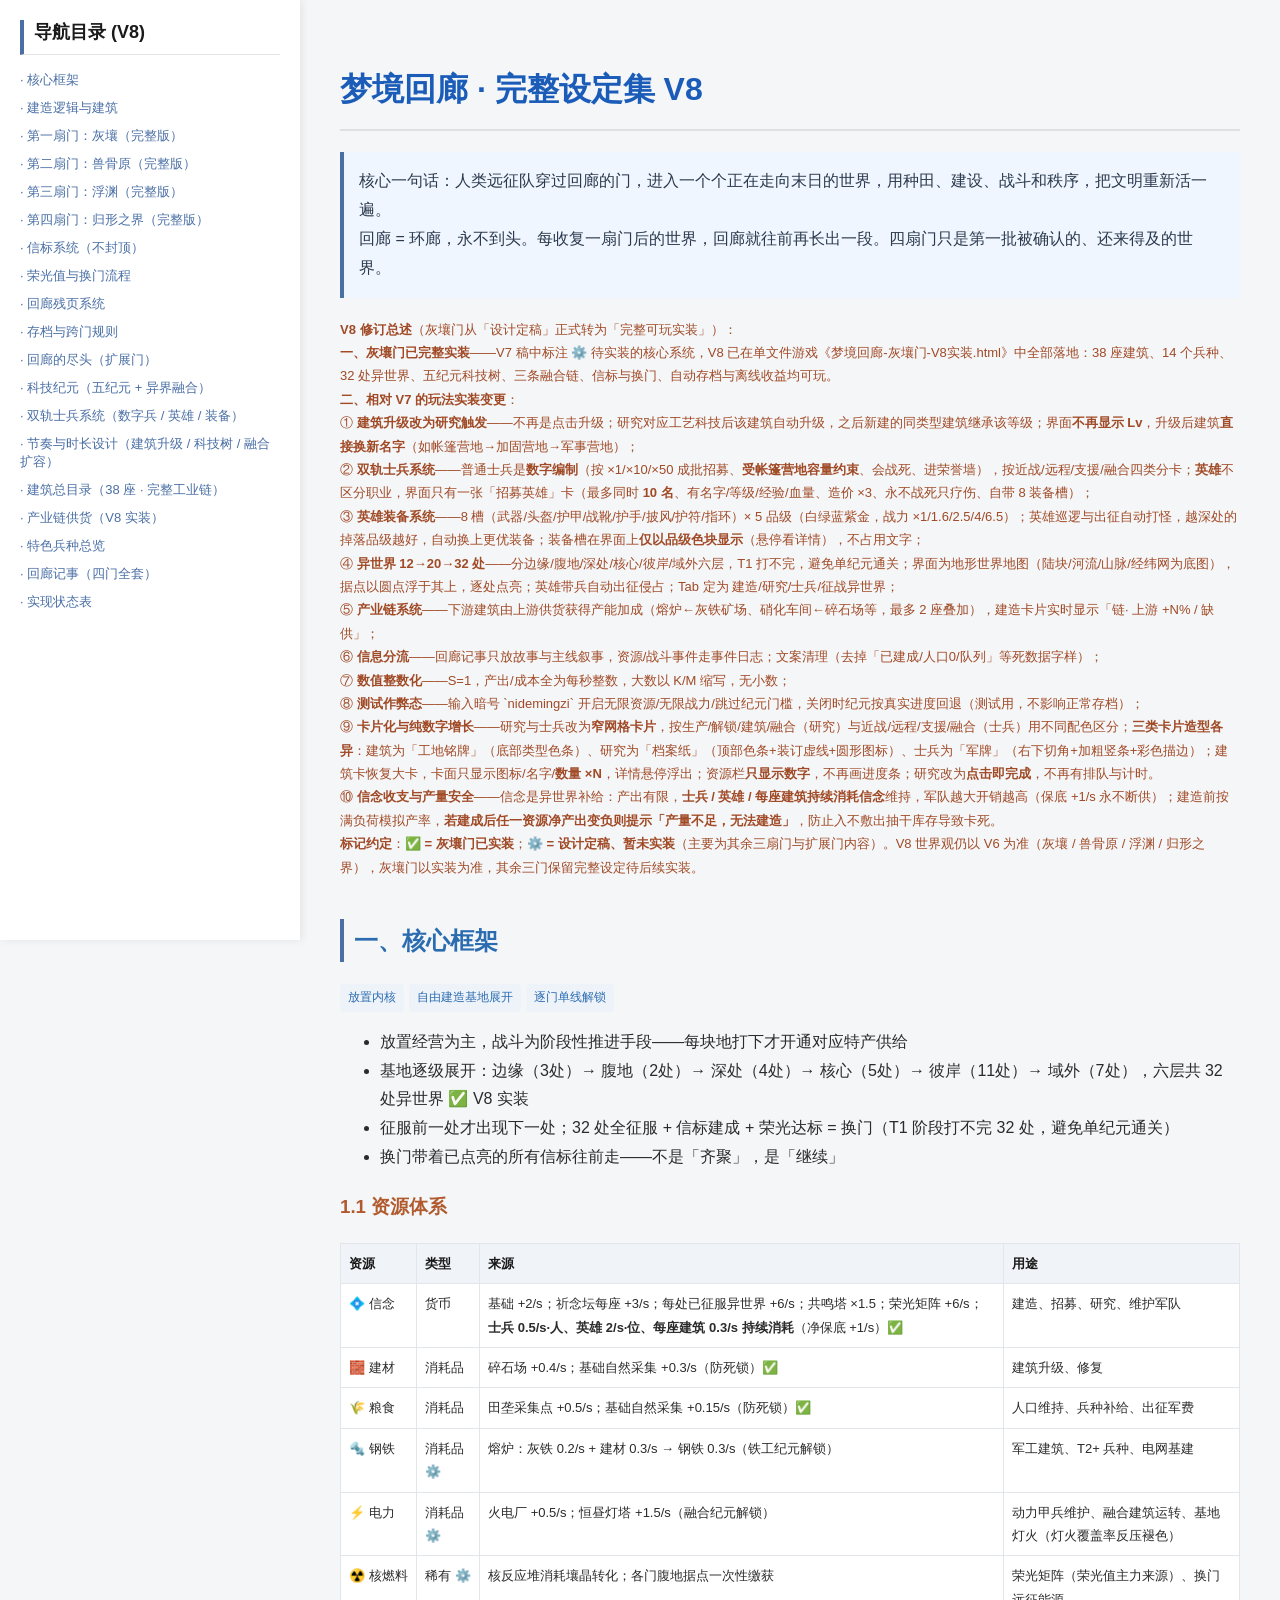
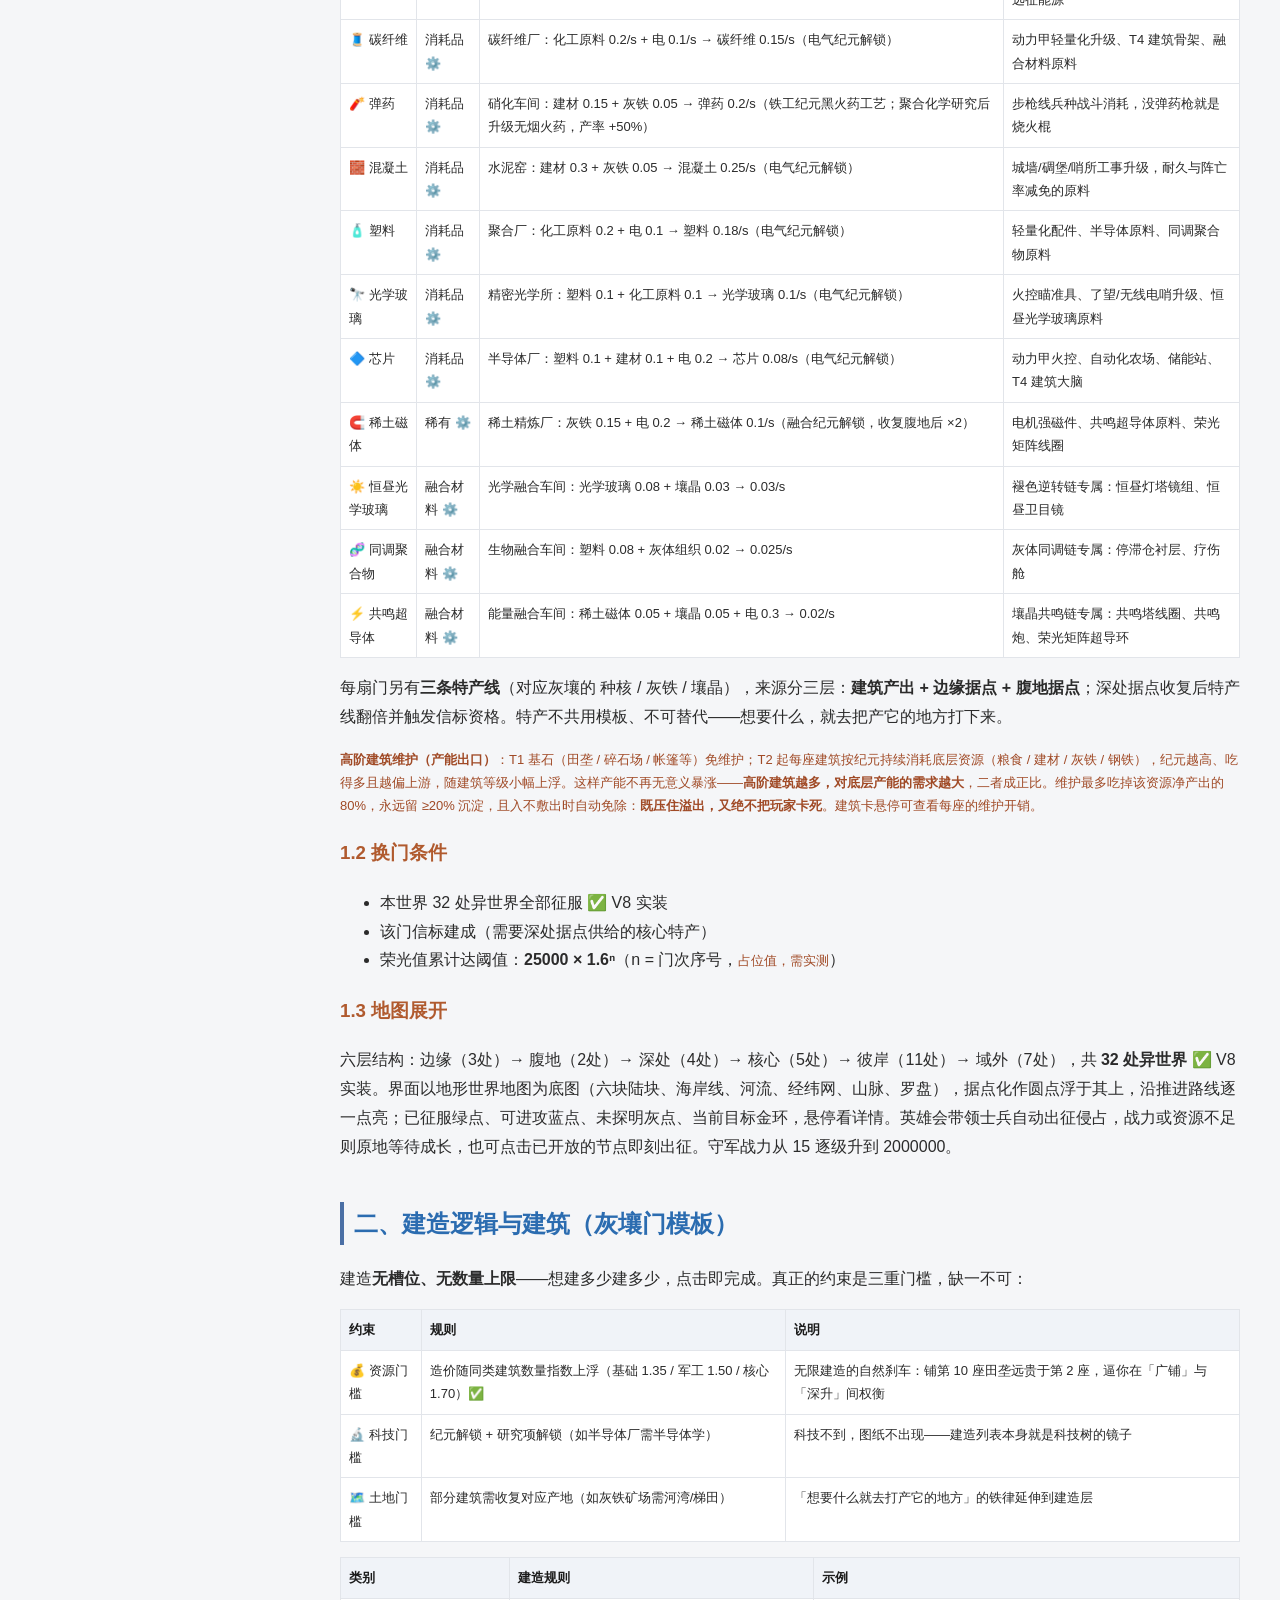
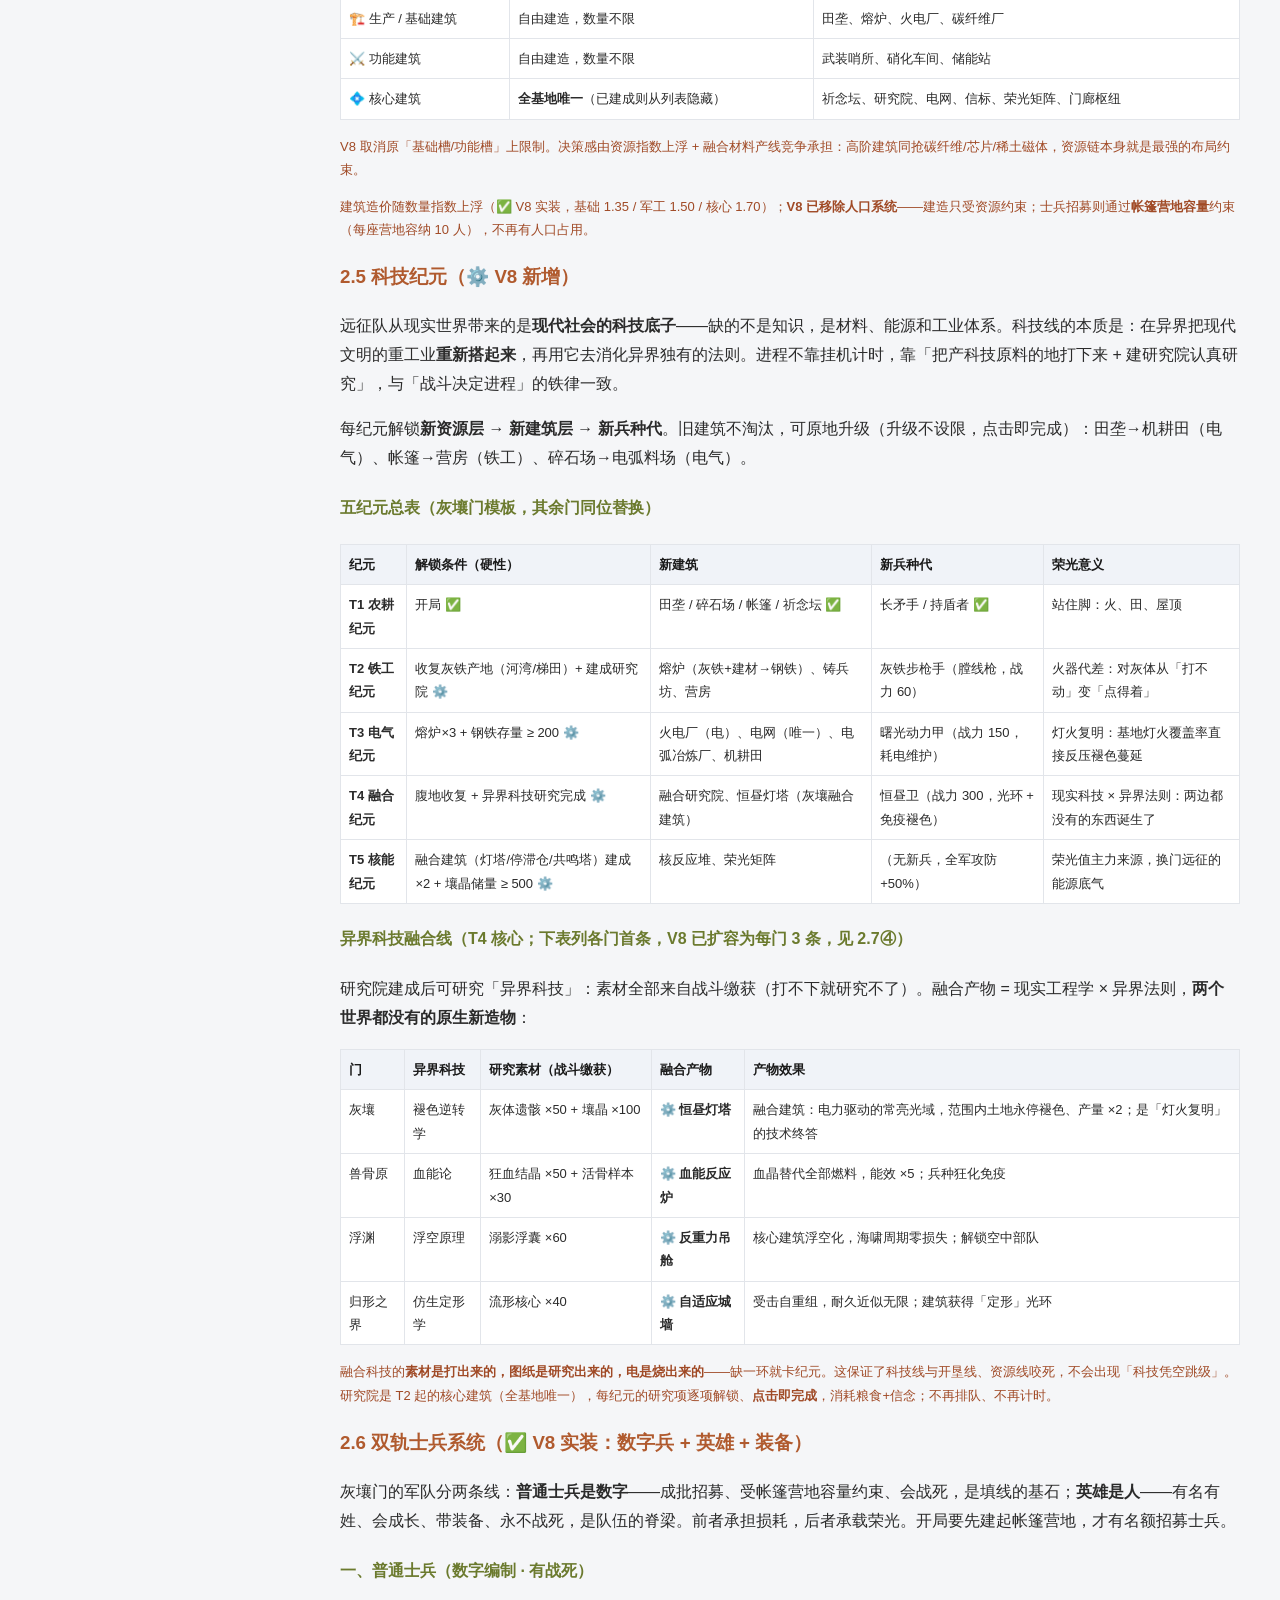
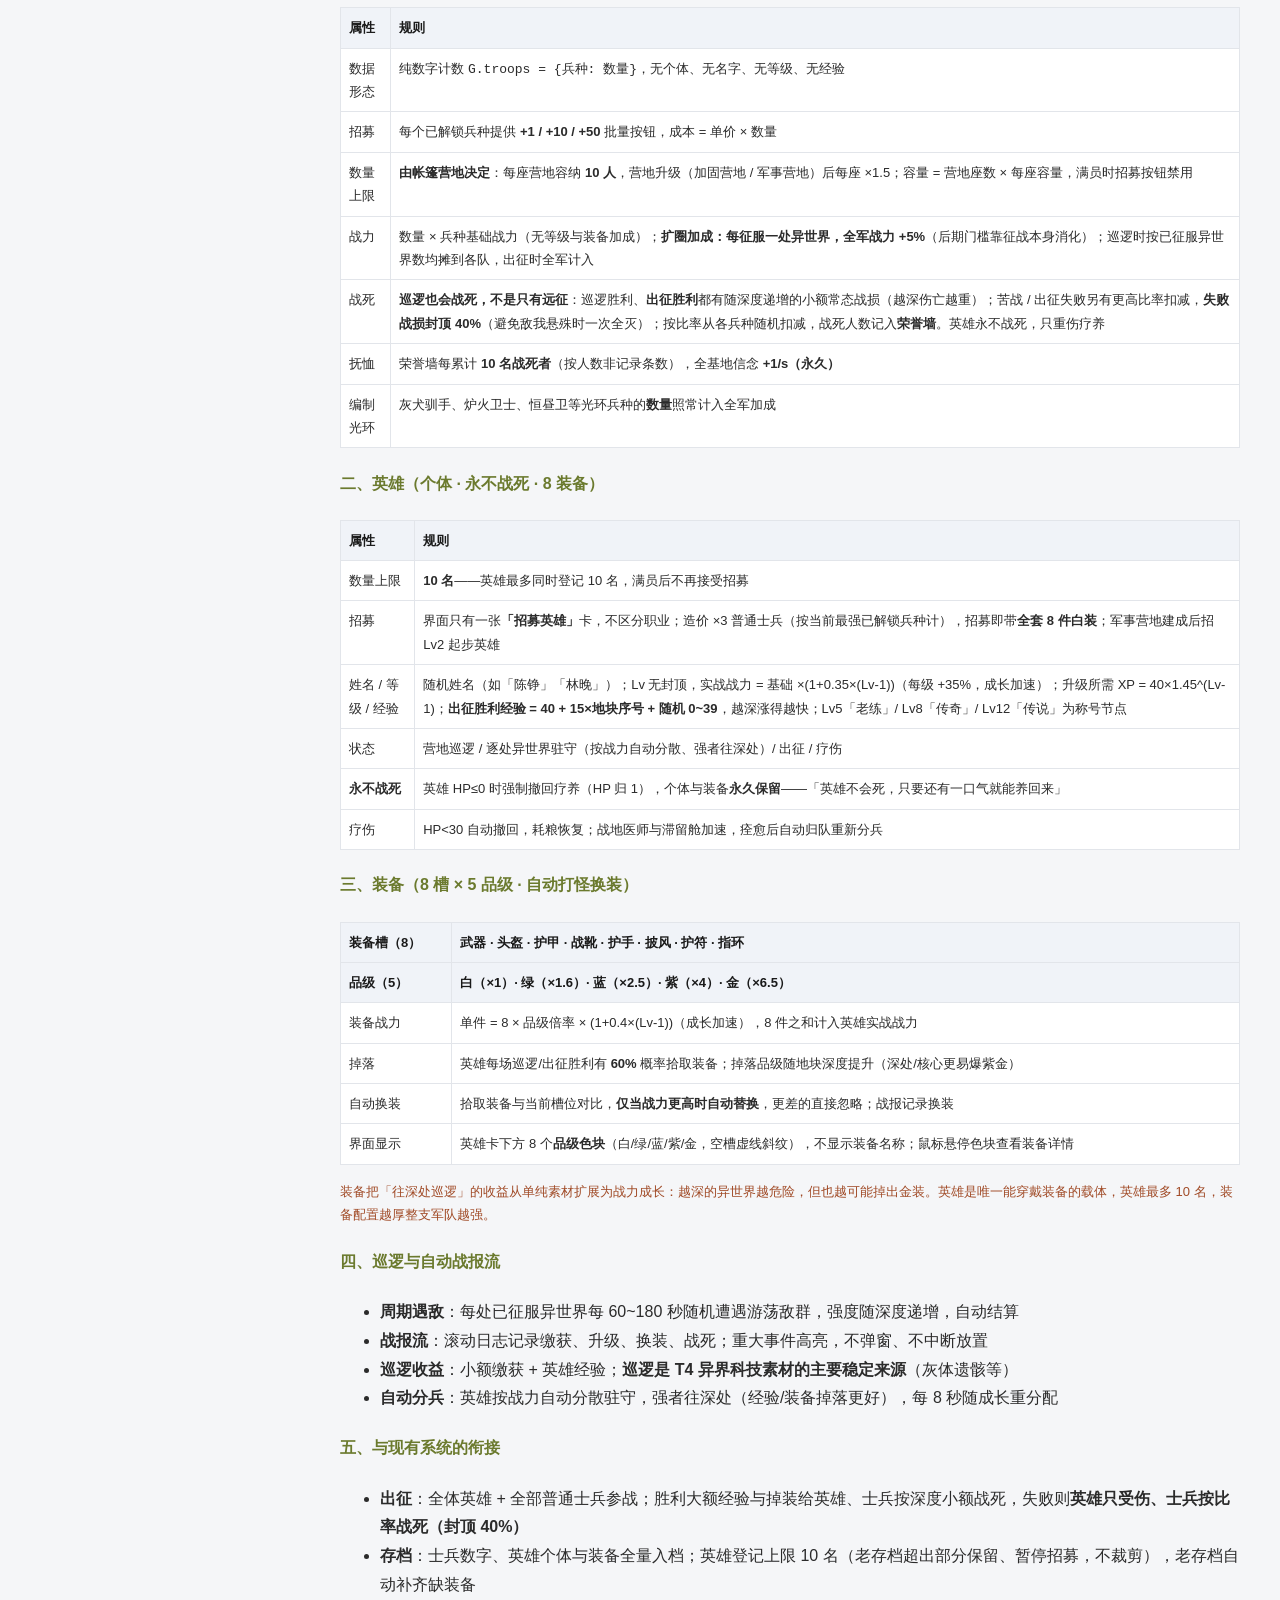
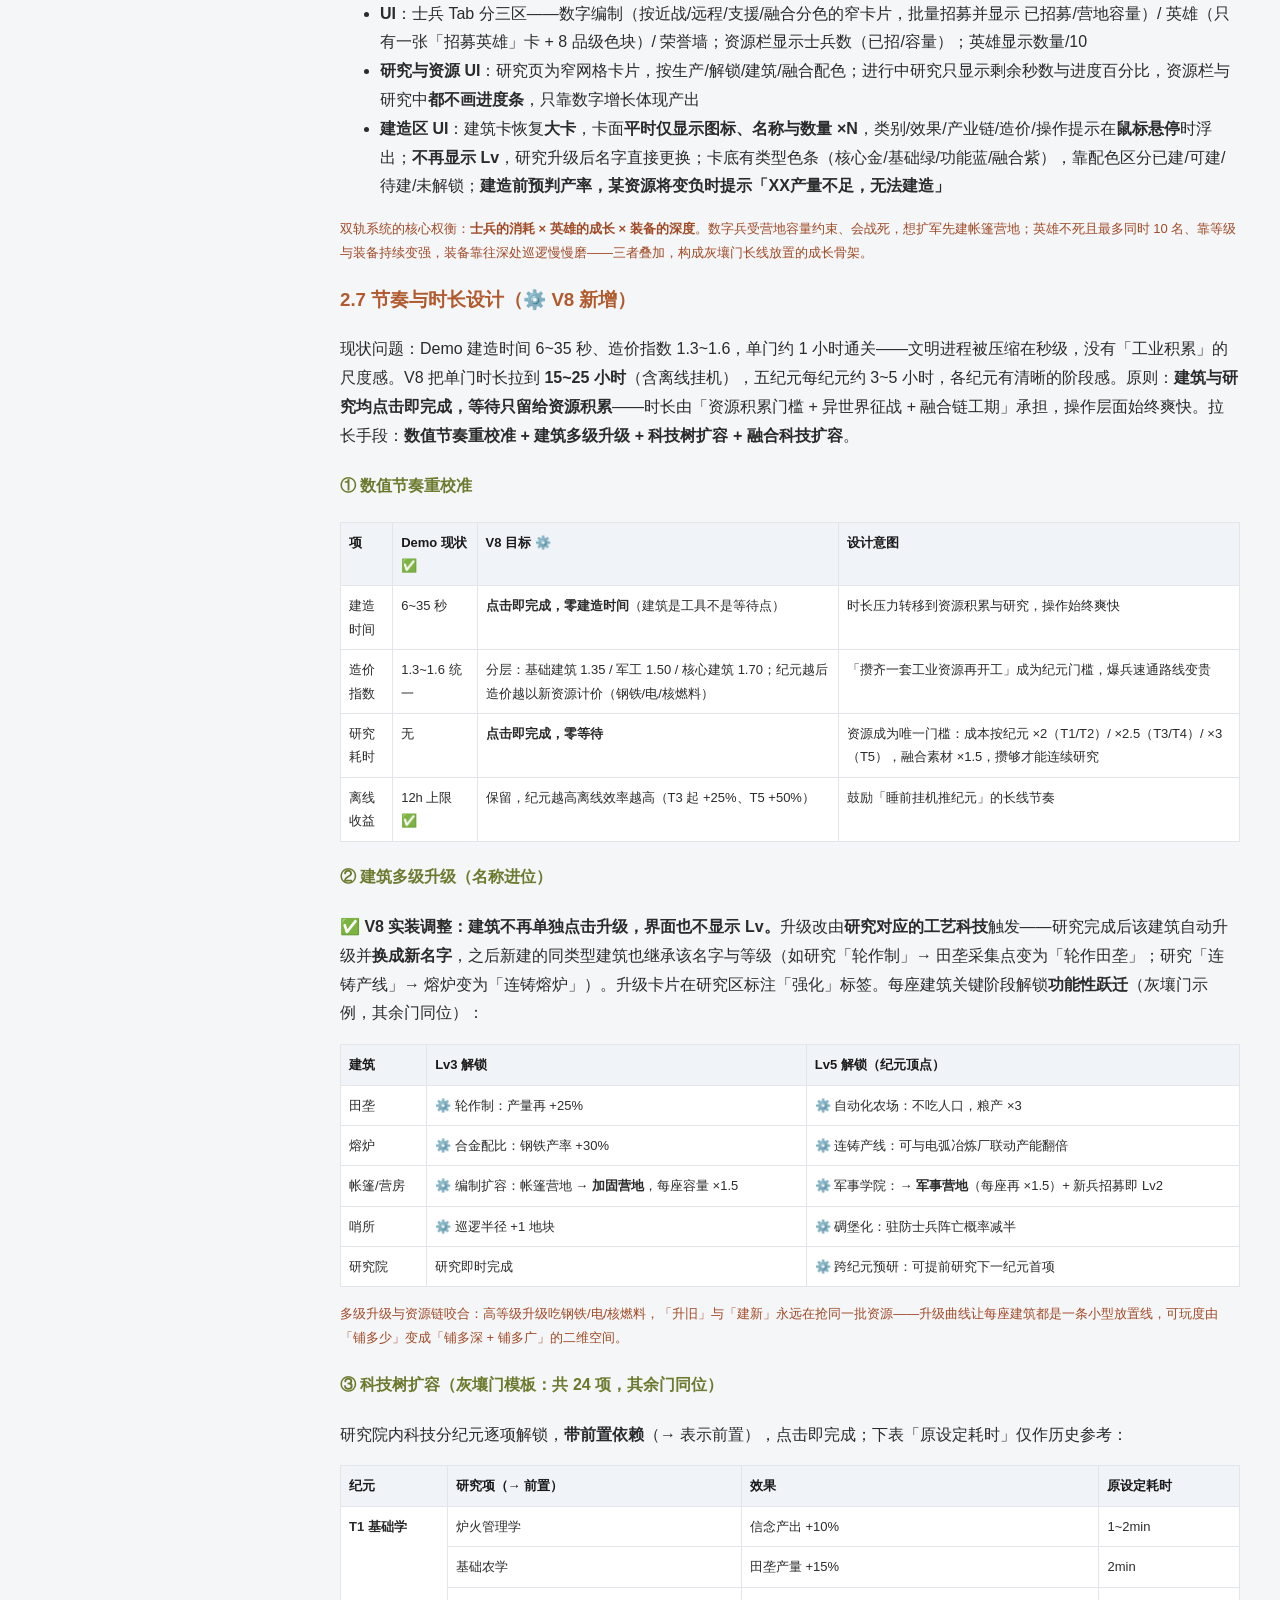
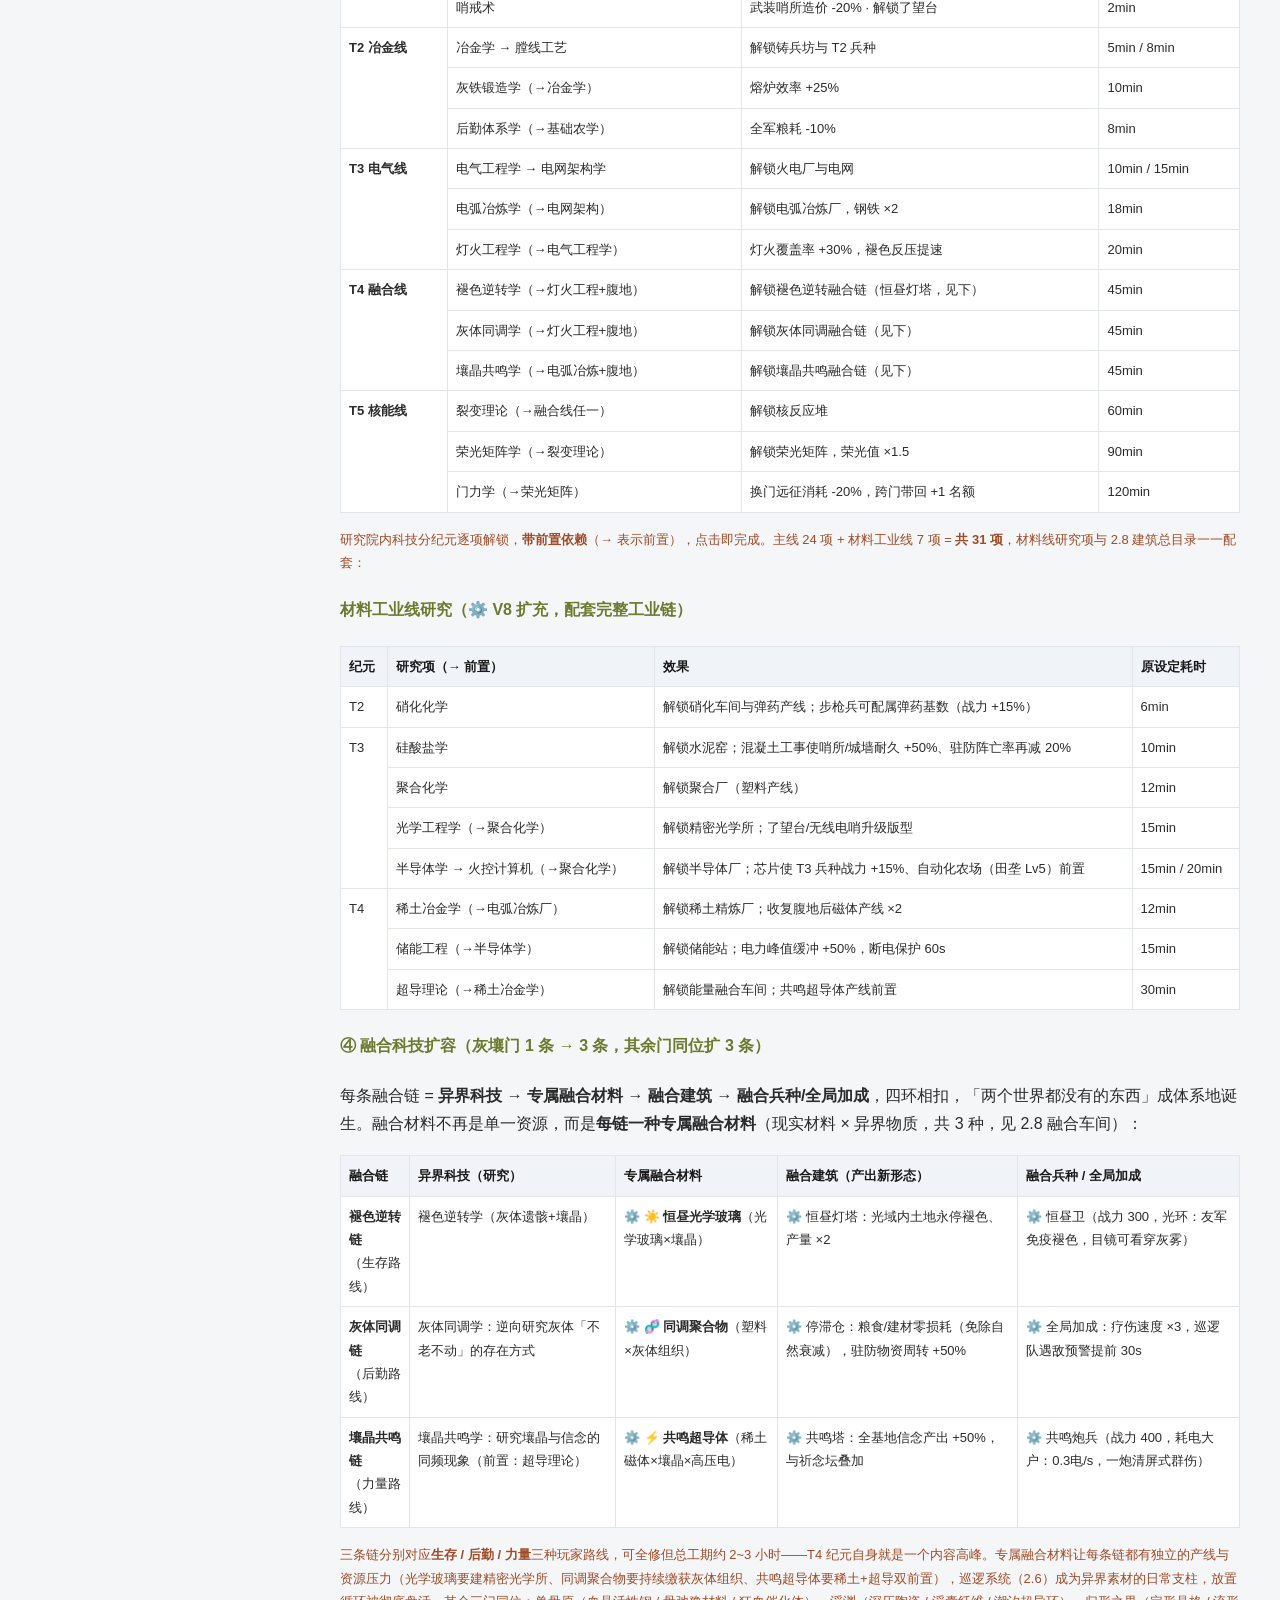
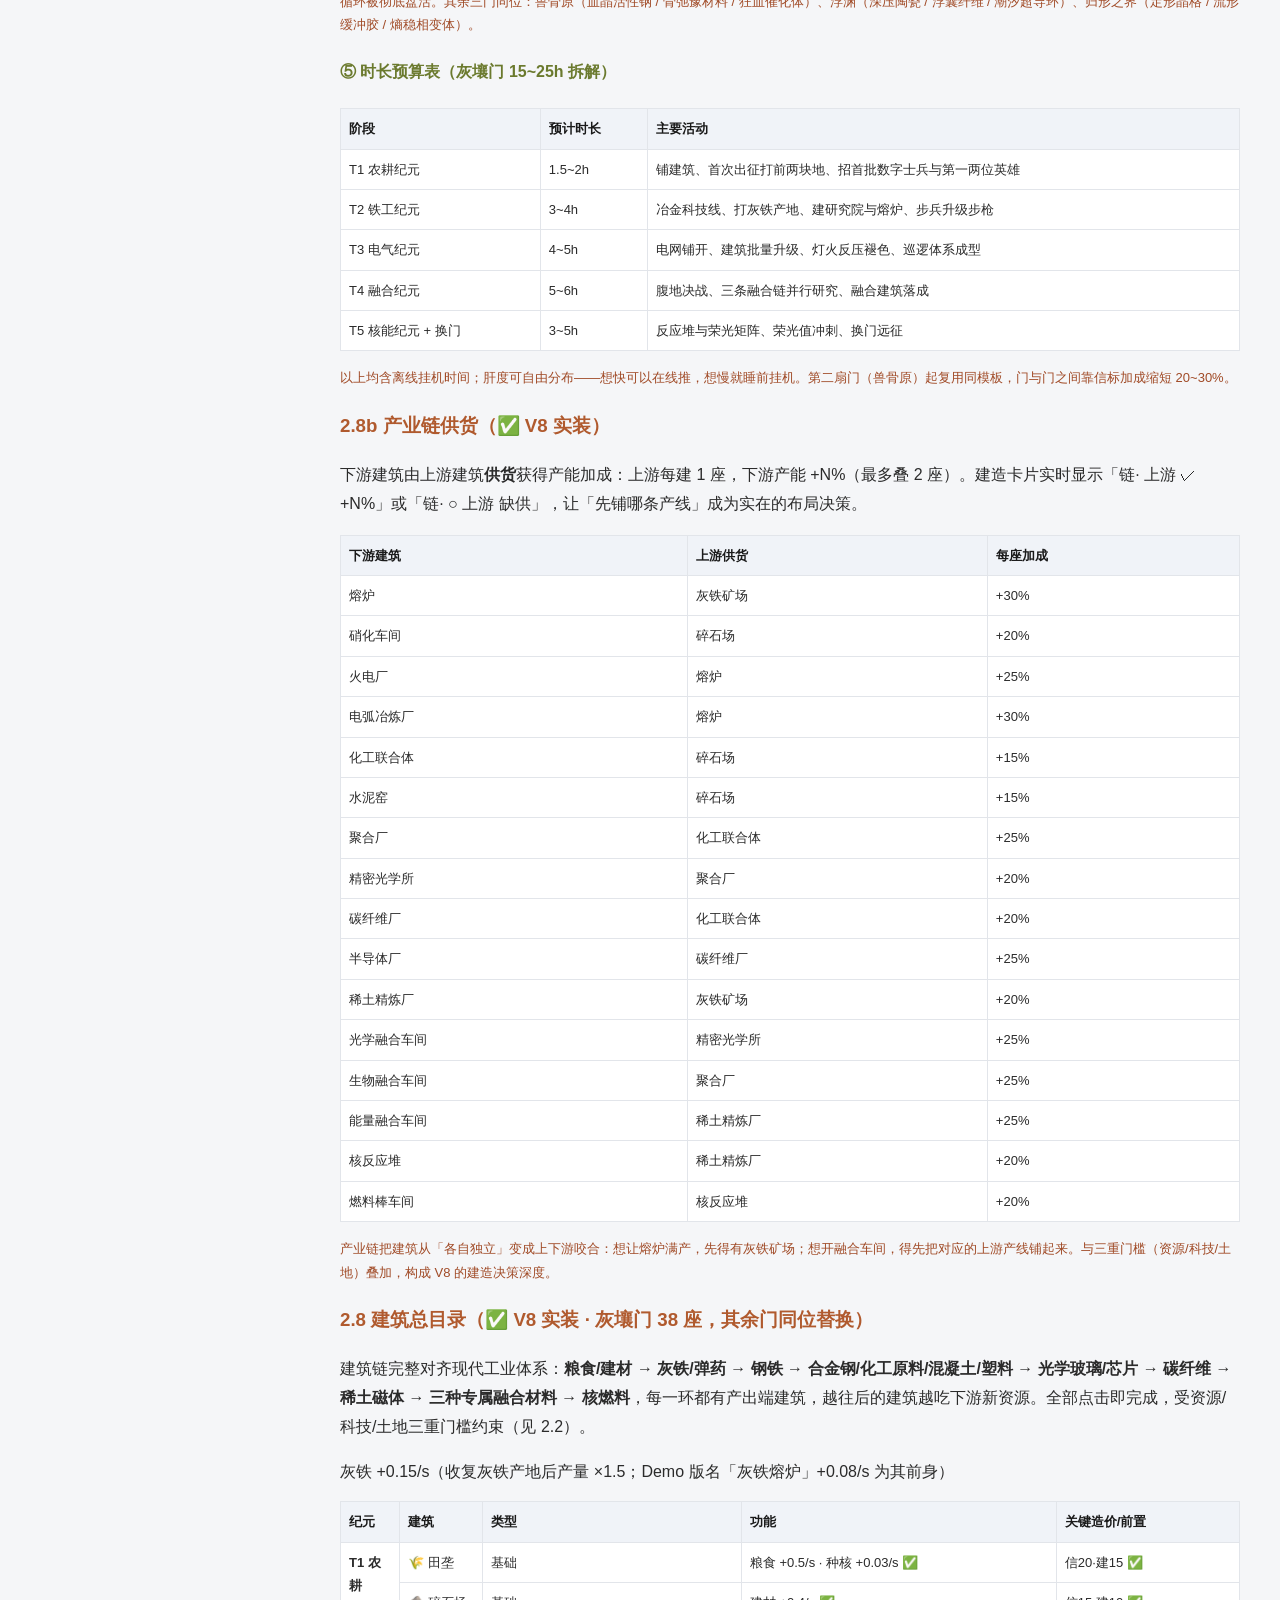
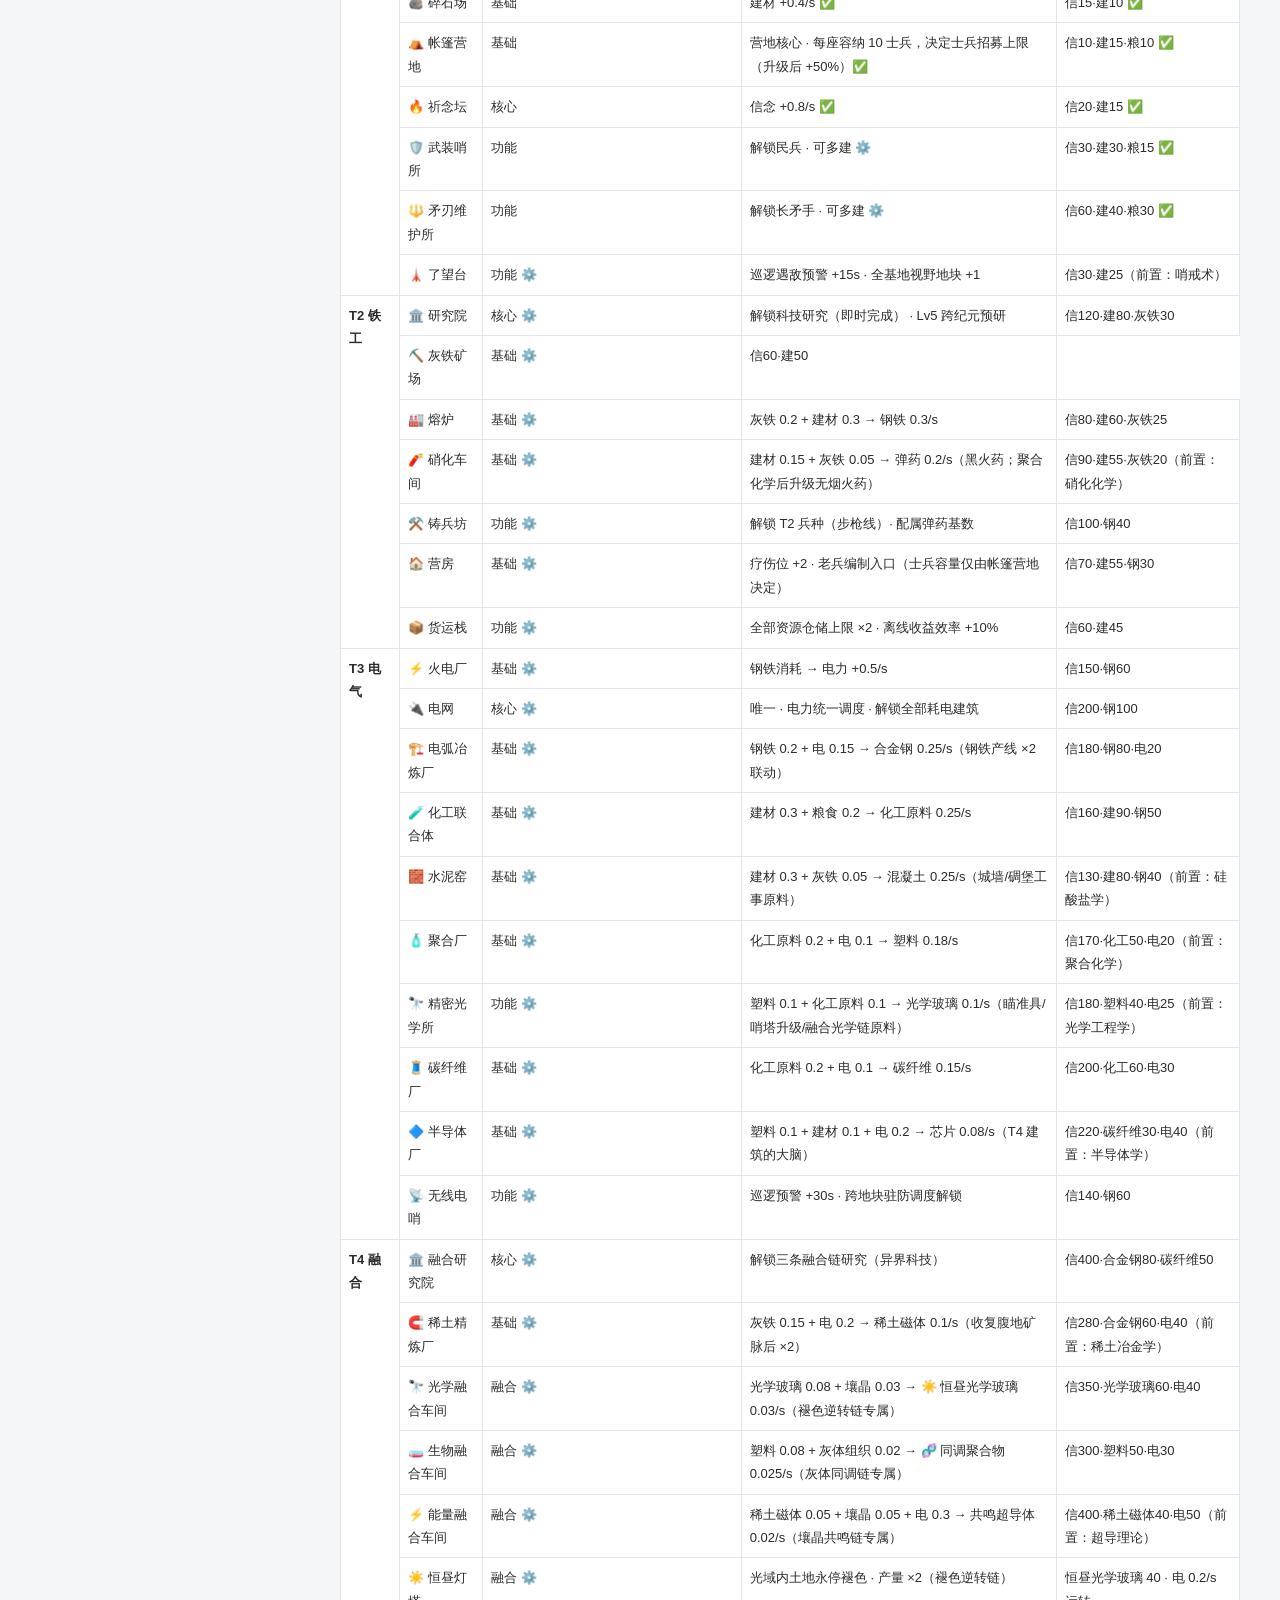
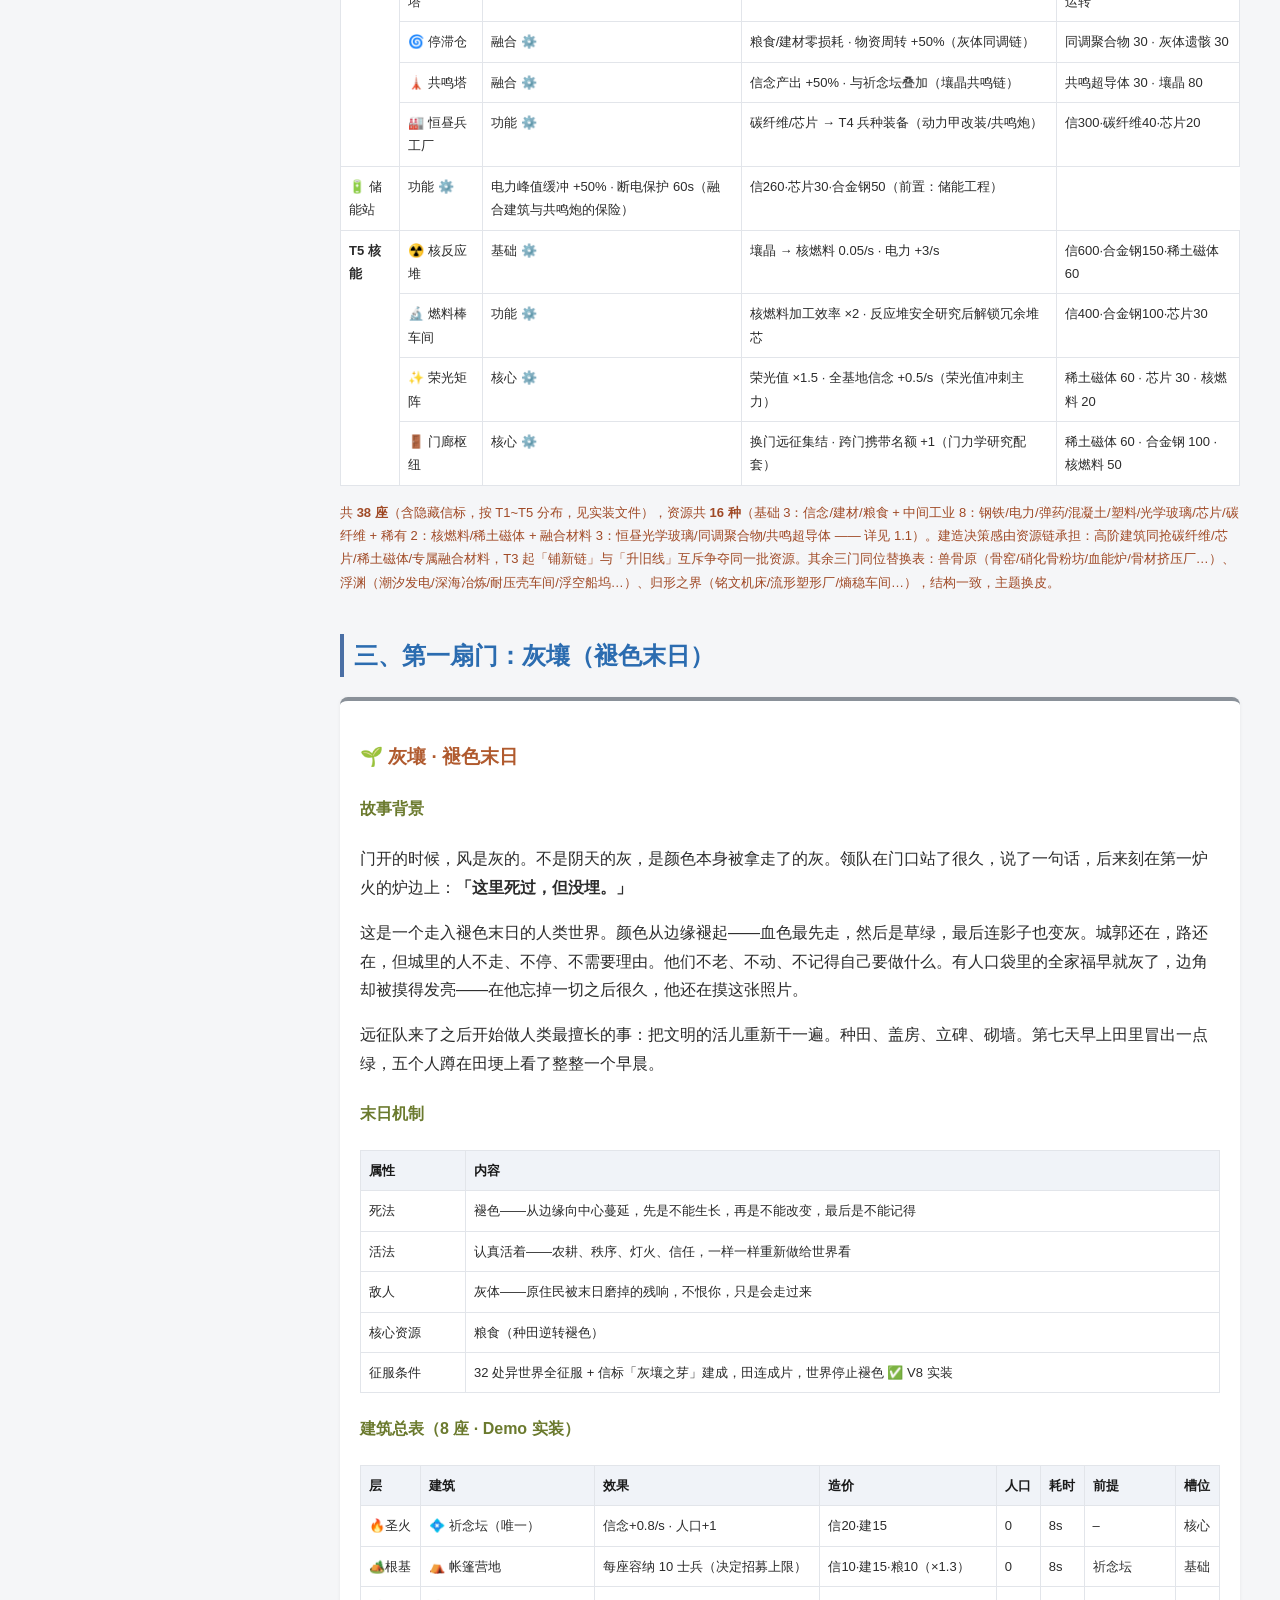
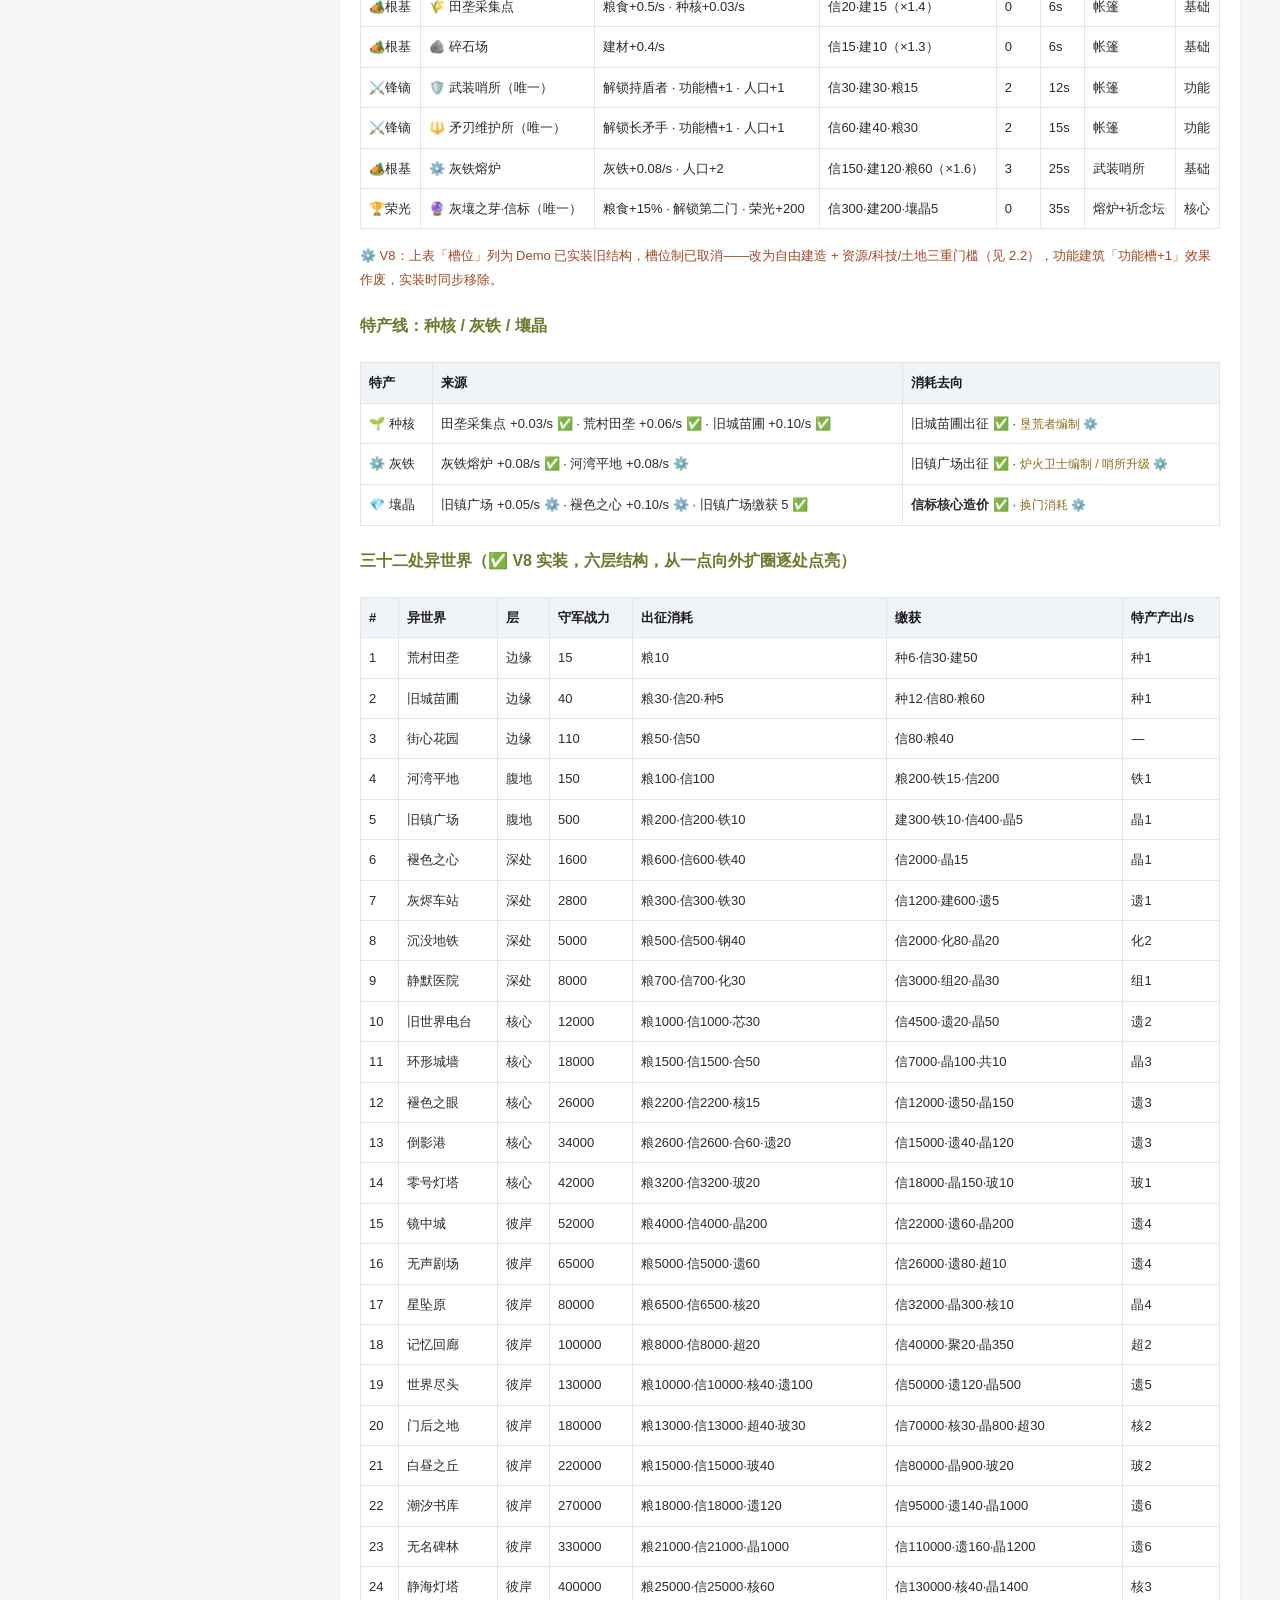
==== commit eb3f96df: "同步设定集：征战数值与研究资源门槛" ====
--- a/梦境回廊-完整设定集-v8.html
+++ b/梦境回廊-完整设定集-v8.html
@@ -172,8 +172,8 @@
     <tr><td>数据形态</td><td>纯数字计数 <code>G.troops = {兵种: 数量}</code>，无个体、无名字、无等级、无经验</td></tr>
     <tr><td>招募</td><td>每个已解锁兵种提供 <b>+1 / +10 / +50</b> 批量按钮，成本 = 单价 × 数量</td></tr>
     <tr><td>数量上限</td><td><b>由帐篷营地决定</b>：每座营地容纳 <b>10 人</b>，营地升级（加固营地 / 军事营地）后每座 ×1.5；容量 = 营地座数 × 每座容量，满员时招募按钮禁用</td></tr>
-    <tr><td>战力</td><td>数量 × 兵种基础战力（无等级与装备加成）；巡逻时按已征服异世界数均摊到各队，出征时全军计入</td></tr>
-    <tr><td>战死</td><td><b>巡逻也会战死，不是只有远征</b>：巡逻胜利有随深度递增的小额常态战损（越深伤亡越重），苦战 / 出征失败另有更高比率扣减；按比率从各兵种随机扣减，战死人数记入<b>荣誉墙</b>。英雄永不战死，只重伤疗养</td></tr>
+    <tr><td>战力</td><td>数量 × 兵种基础战力（无等级与装备加成）；<b>扩圈加成：每征服一处异世界，全军战力 +5%</b>（后期门槛靠征战本身消化）；巡逻时按已征服异世界数均摊到各队，出征时全军计入</td></tr>
+    <tr><td>战死</td><td><b>巡逻也会战死，不是只有远征</b>：巡逻胜利、<b>出征胜利</b>都有随深度递增的小额常态战损（越深伤亡越重）；苦战 / 出征失败另有更高比率扣减，<b>失败战损封顶 40%</b>（避免敌我悬殊时一次全灭）；按比率从各兵种随机扣减，战死人数记入<b>荣誉墙</b>。英雄永不战死，只重伤疗养</td></tr>
     <tr><td>抚恤</td><td>荣誉墙每累计 <b>10 名战死者</b>（按人数非记录条数），全基地信念 <b>+1/s（永久）</b></td></tr>
     <tr><td>编制光环</td><td>灰犬驯手、炉火卫士、恒昼卫等光环兵种的<b>数量</b>照常计入全军加成</td></tr>
   </table>
@@ -183,7 +183,7 @@
     <tr><th>属性</th><th>规则</th></tr>
     <tr><td>数量上限</td><td><b>10 名</b>——英雄最多同时登记 10 名，满员后不再接受招募</td></tr>
     <tr><td>招募</td><td>界面只有一张<b>「招募英雄」</b>卡，不区分职业；造价 ×3 普通士兵（按当前最强已解锁兵种计），招募即带<b>全套 8 件白装</b>；军事营地建成后招 Lv2 起步英雄</td></tr>
-    <tr><td>姓名 / 等级 / 经验</td><td>随机姓名（如「陈铮」「林晚」）；Lv 无封顶，实战战力 = 基础 ×(1+0.35×(Lv-1))（每级 +35%，成长加速）；升级所需 XP = 40×1.45^(Lv-1)，比旧版更快；Lv5「老练」/ Lv8「传奇」/ Lv12「传说」为称号节点</td></tr>
+    <tr><td>姓名 / 等级 / 经验</td><td>随机姓名（如「陈铮」「林晚」）；Lv 无封顶，实战战力 = 基础 ×(1+0.35×(Lv-1))（每级 +35%，成长加速）；升级所需 XP = 40×1.45^(Lv-1)；<b>出征胜利经验 = 40 + 15×地块序号 + 随机 0~39</b>，越深涨得越快；Lv5「老练」/ Lv8「传奇」/ Lv12「传说」为称号节点</td></tr>
     <tr><td>状态</td><td>营地巡逻 / 逐处异世界驻守（按战力自动分散、强者往深处）/ 出征 / 疗伤</td></tr>
     <tr><td><b>永不战死</b></td><td>英雄 HP≤0 时强制撤回疗养（HP 归 1），个体与装备<b>永久保留</b>——「英雄不会死，只要还有一口气就能养回来」</td></tr>
     <tr><td>疗伤</td><td>HP&lt;30 自动撤回，耗粮恢复；战地医师与滞留舱加速，痊愈后自动归队重新分兵</td></tr>
@@ -210,7 +210,7 @@
 
   <h4>五、与现有系统的衔接</h4>
   <ul>
-    <li><b>出征</b>：全体英雄 + 全部普通士兵参战；胜利大额经验与掉装给英雄，失败则<b>英雄只受伤、士兵按比率战死</b></li>
+    <li><b>出征</b>：全体英雄 + 全部普通士兵参战；胜利大额经验与掉装给英雄、士兵按深度小额战死，失败则<b>英雄只受伤、士兵按比率战死（封顶 40%）</b></li>
     <li><b>存档</b>：士兵数字、英雄个体与装备全量入档；英雄登记上限 10 名（老存档超出部分保留、暂停招募，不裁剪），老存档自动补齐缺装备</li>
     <li><b>UI</b>：士兵 Tab 分三区——数字编制（按近战/远程/支援/融合分色的窄卡片，批量招募并显示 已招募/营地容量）/ 英雄（只有一张「招募英雄」卡 + 8 品级色块）/ 荣誉墙；资源栏显示士兵数（已招/容量）；英雄显示数量/10</li>
     <li><b>研究与资源 UI</b>：研究页为窄网格卡片，按生产/解锁/建筑/融合配色；进行中研究只显示剩余秒数与进度百分比，资源栏与研究中<b>都不画进度条</b>，只靠数字增长体现产出</li>
@@ -227,7 +227,7 @@
     <tr><th>项</th><th>Demo 现状 ✅</th><th>V8 目标 ⚙️</th><th>设计意图</th></tr>
     <tr><td>建造时间</td><td>6~35 秒</td><td><b>点击即完成，零建造时间</b>（建筑是工具不是等待点）</td><td>时长压力转移到资源积累与研究，操作始终爽快</td></tr>
     <tr><td>造价指数</td><td>1.3~1.6 统一</td><td>分层：基础建筑 1.35 / 军工 1.50 / 核心建筑 1.70；纪元越后造价越以新资源计价（钢铁/电/核燃料）</td><td>「攒齐一套工业资源再开工」成为纪元门槛，爆兵速通路线变贵</td></tr>
-    <tr><td>研究耗时</td><td>无</td><td><b>点击即完成，零等待</b></td><td>资源成为唯一门槛，操作始终爽快</td></tr>
+    <tr><td>研究耗时</td><td>无</td><td><b>点击即完成，零等待</b></td><td>资源成为唯一门槛：成本按纪元 ×2（T1/T2）/ ×2.5（T3/T4）/ ×3（T5），融合素材 ×1.5，攒够才能连续研究</td></tr>
     <tr><td>离线收益</td><td>12h 上限 ✅</td><td>保留，纪元越高离线效率越高（T3 起 +25%、T5 +50%）</td><td>鼓励「睡前挂机推纪元」的长线节奏</td></tr>
   </table>
 
@@ -442,7 +442,7 @@
       <tr><td>31</td><td>最初的梦</td><td>域外</td><td>1600000</td><td>粮90000·信90000·玻120·超100</td><td>信430000·玻100·晶3200</td><td>晶8</td></tr>
       <tr><td>32</td><td>无门之境</td><td>域外</td><td>2000000</td><td>粮110000·信110000·核150·遗400</td><td>信520000·核120·遗500·晶4000</td><td>遗10</td></tr>
     </table>
-    <p class="note">守军战力 15 → 2000000 逐级放大，T1 农耕纪元仅能打下中心几处，需靠科技纪元推进才能深入。据点自中心起点向外分三圈扩散，无连线；英雄带领士兵自动出征侵占，战力或资源不足则等待成长；每处异世界征服后自动开通特产能并纳入自动分兵；深处/核心/彼岸/域外地块的缴含 relics（灰体遗骸）、tissue（灰体组织）等融合科技素材。</p>
+    <p class="note">守军战力 15 → 2000000 逐级放大（前段平滑：15→40→110→150→500→1600→2800…），T1 农耕纪元仅能打下中心几处，需靠科技纪元推进才能深入。据点自中心起点向外分三圈扩散，无连线；英雄带领士兵自动出征侵占，战力或资源不足则等待成长；每征服一处，全军战力 +5%；每处异世界征服后自动开通特产能并纳入自动分兵；深处/核心/彼岸/域外地块的缴含 relics（灰体遗骸）、tissue（灰体组织）等融合科技素材。</p>
 
     <h4>灰壤门兵种（✅ V8 实装，14 种）</h4>
     <table>
